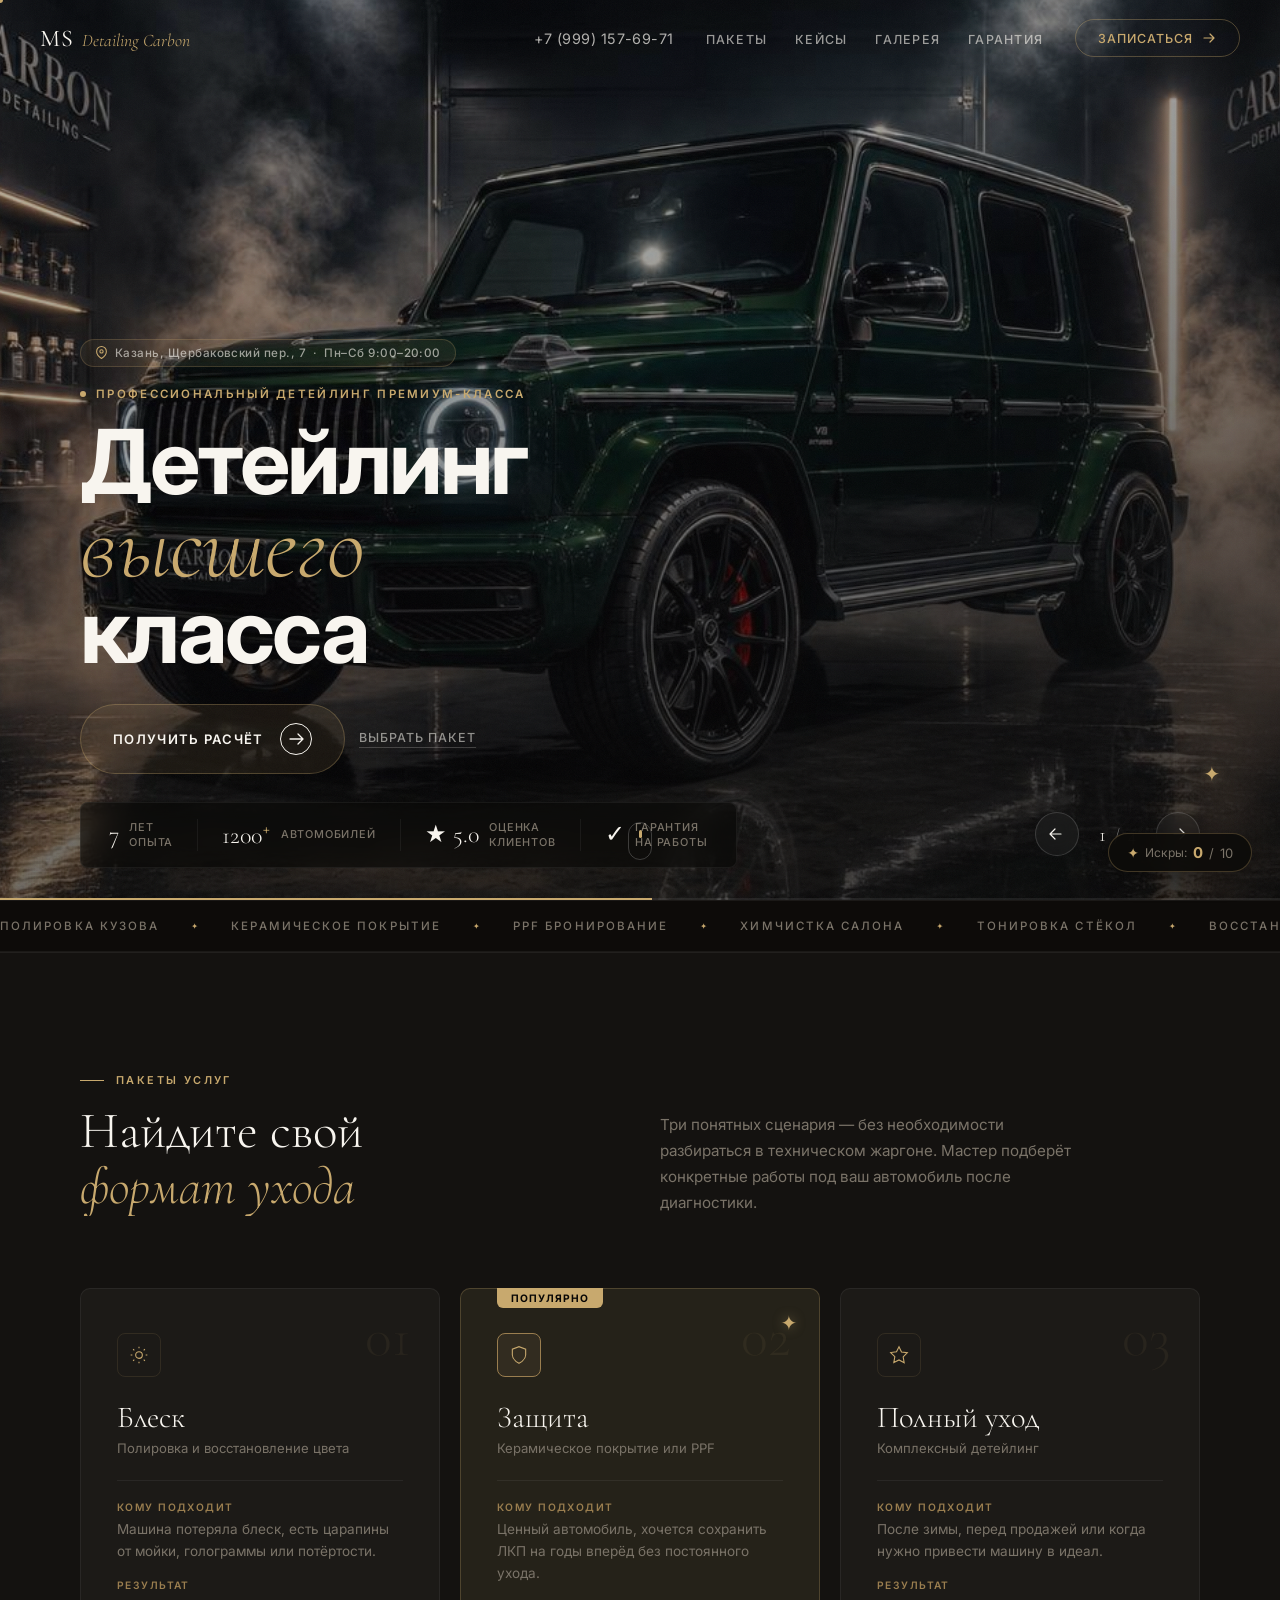
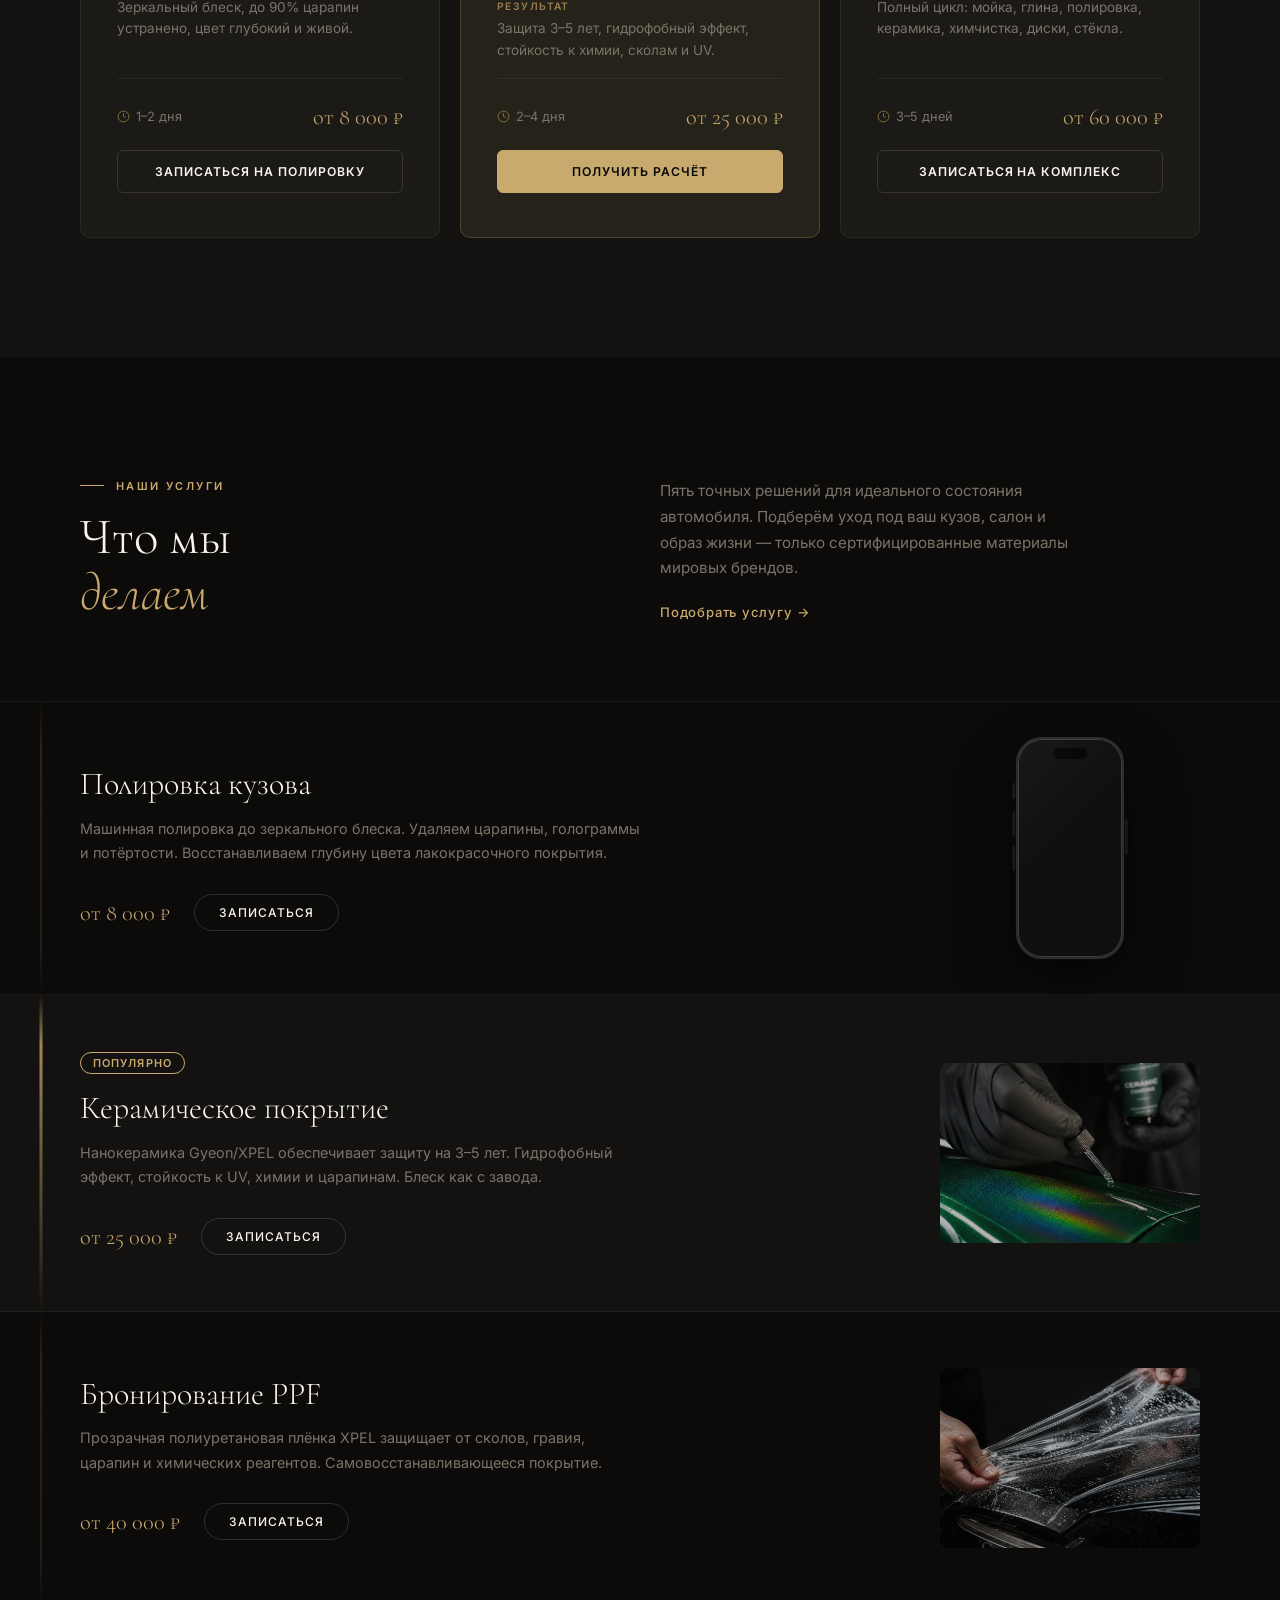
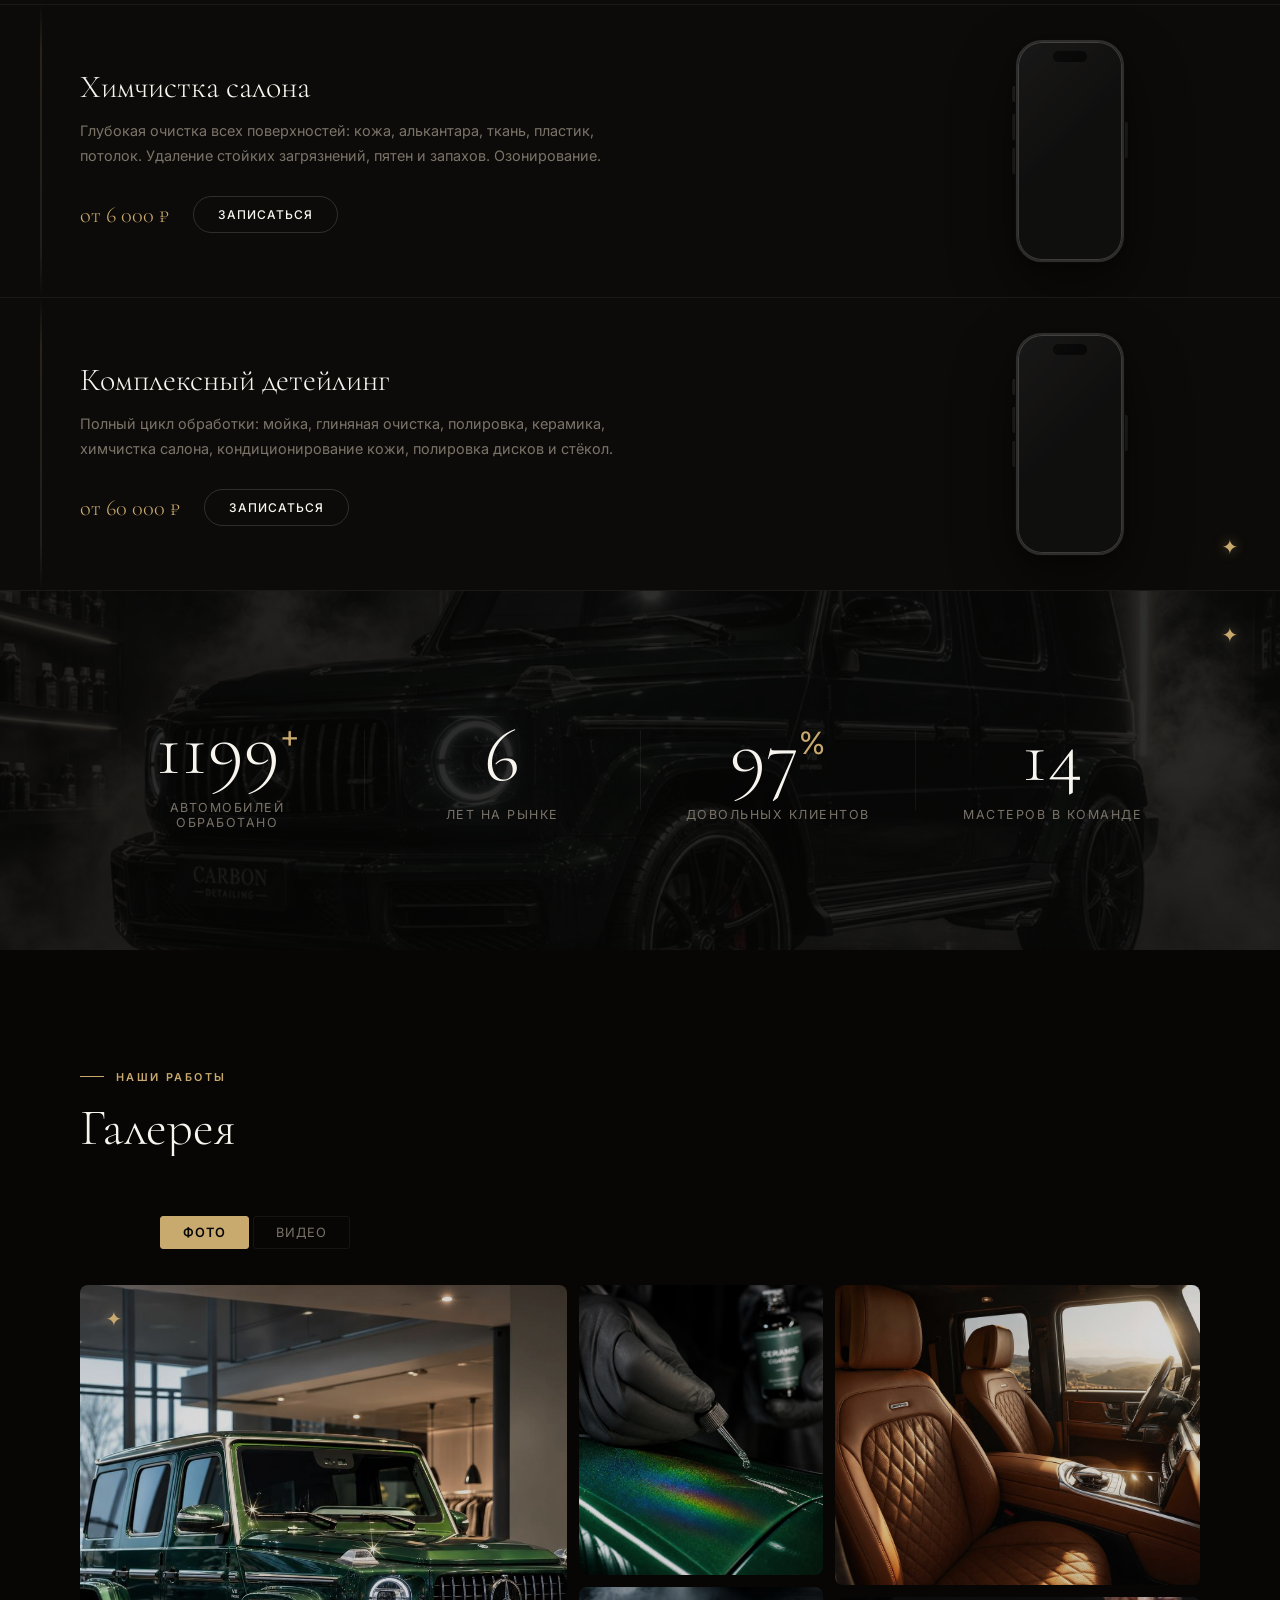
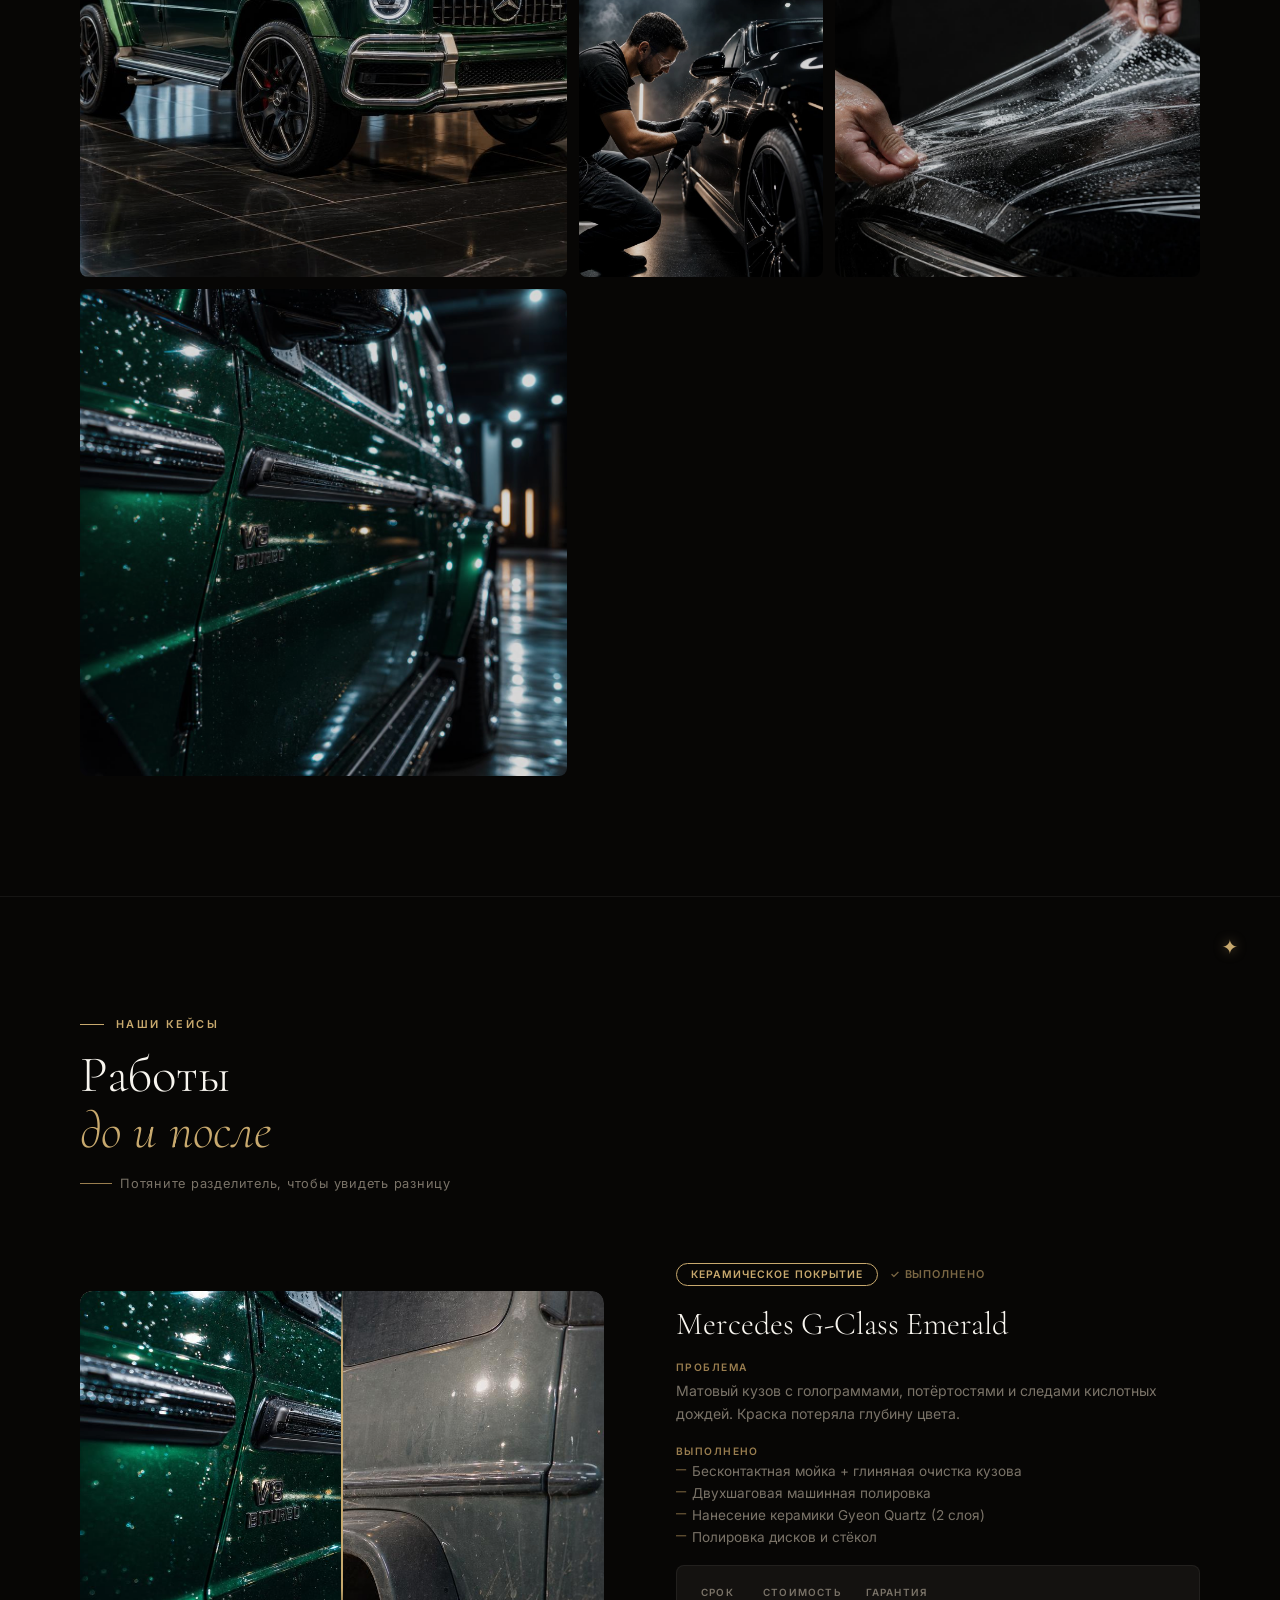
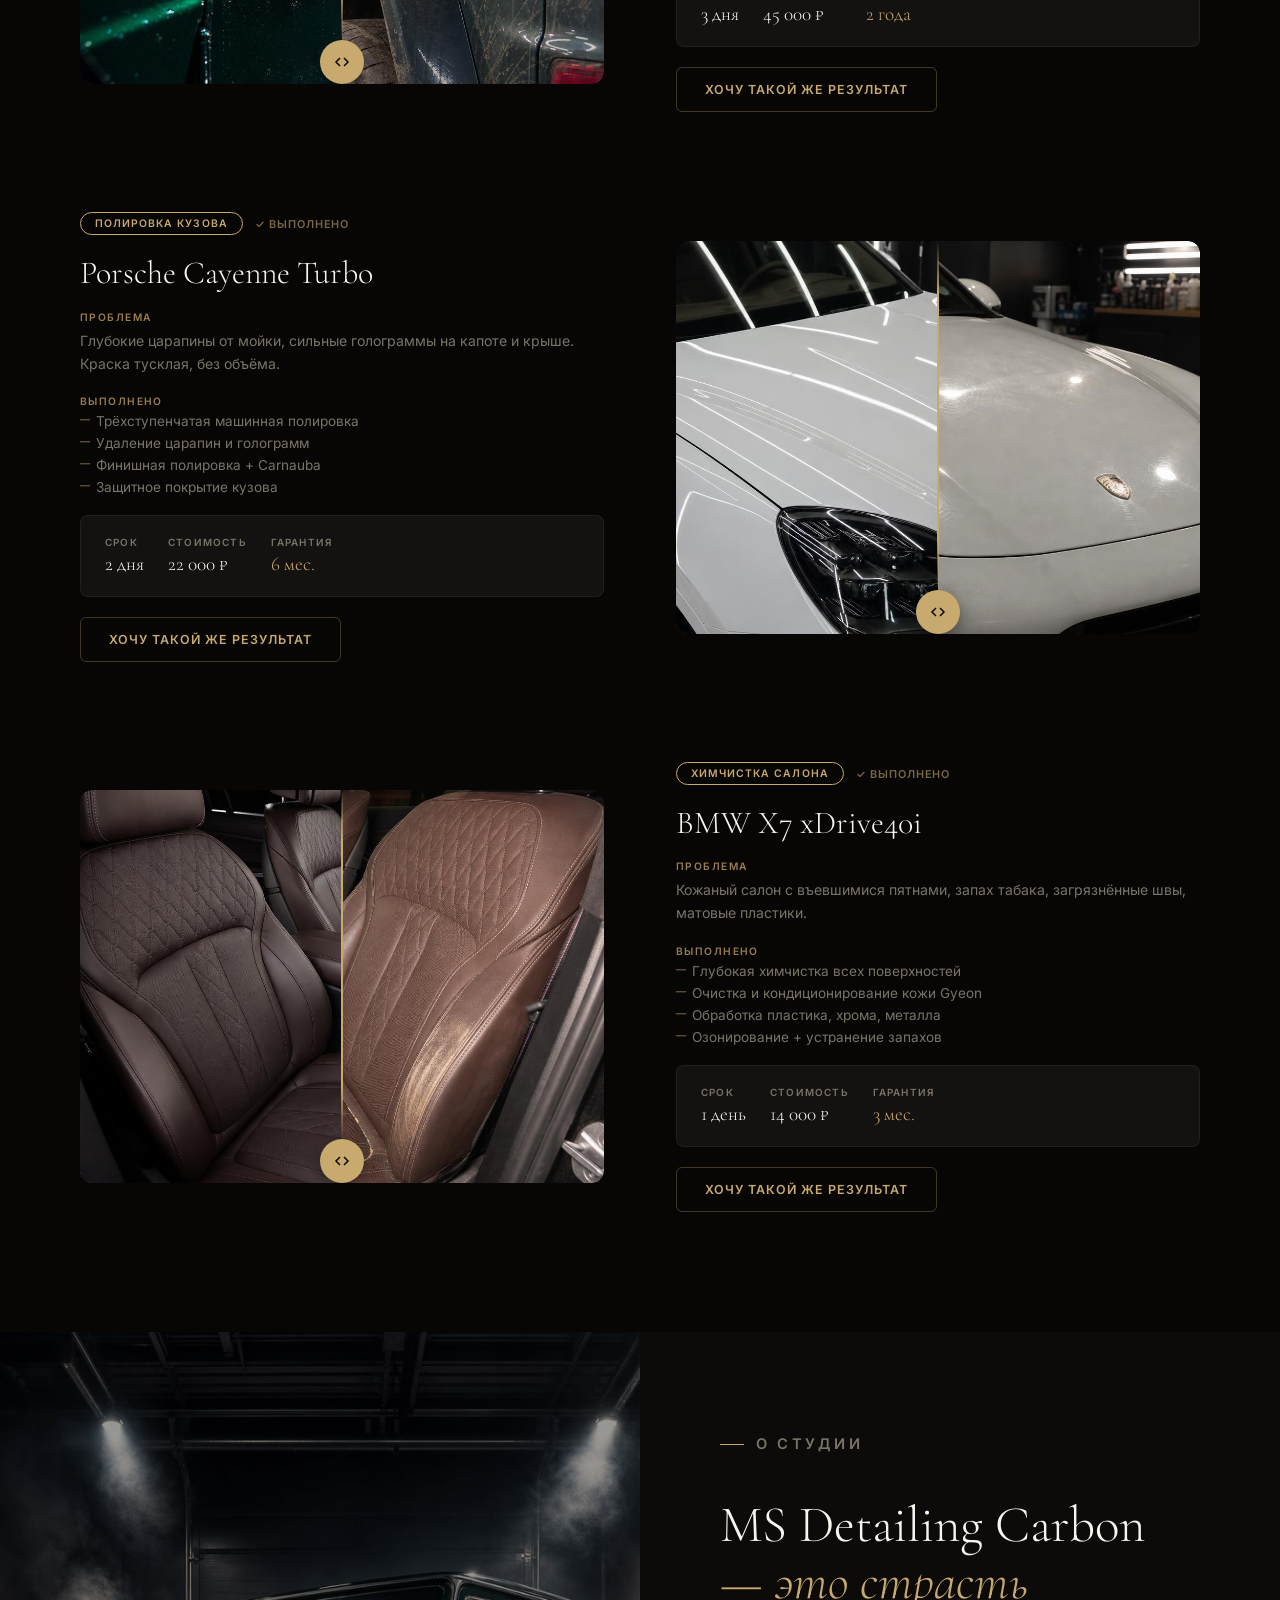
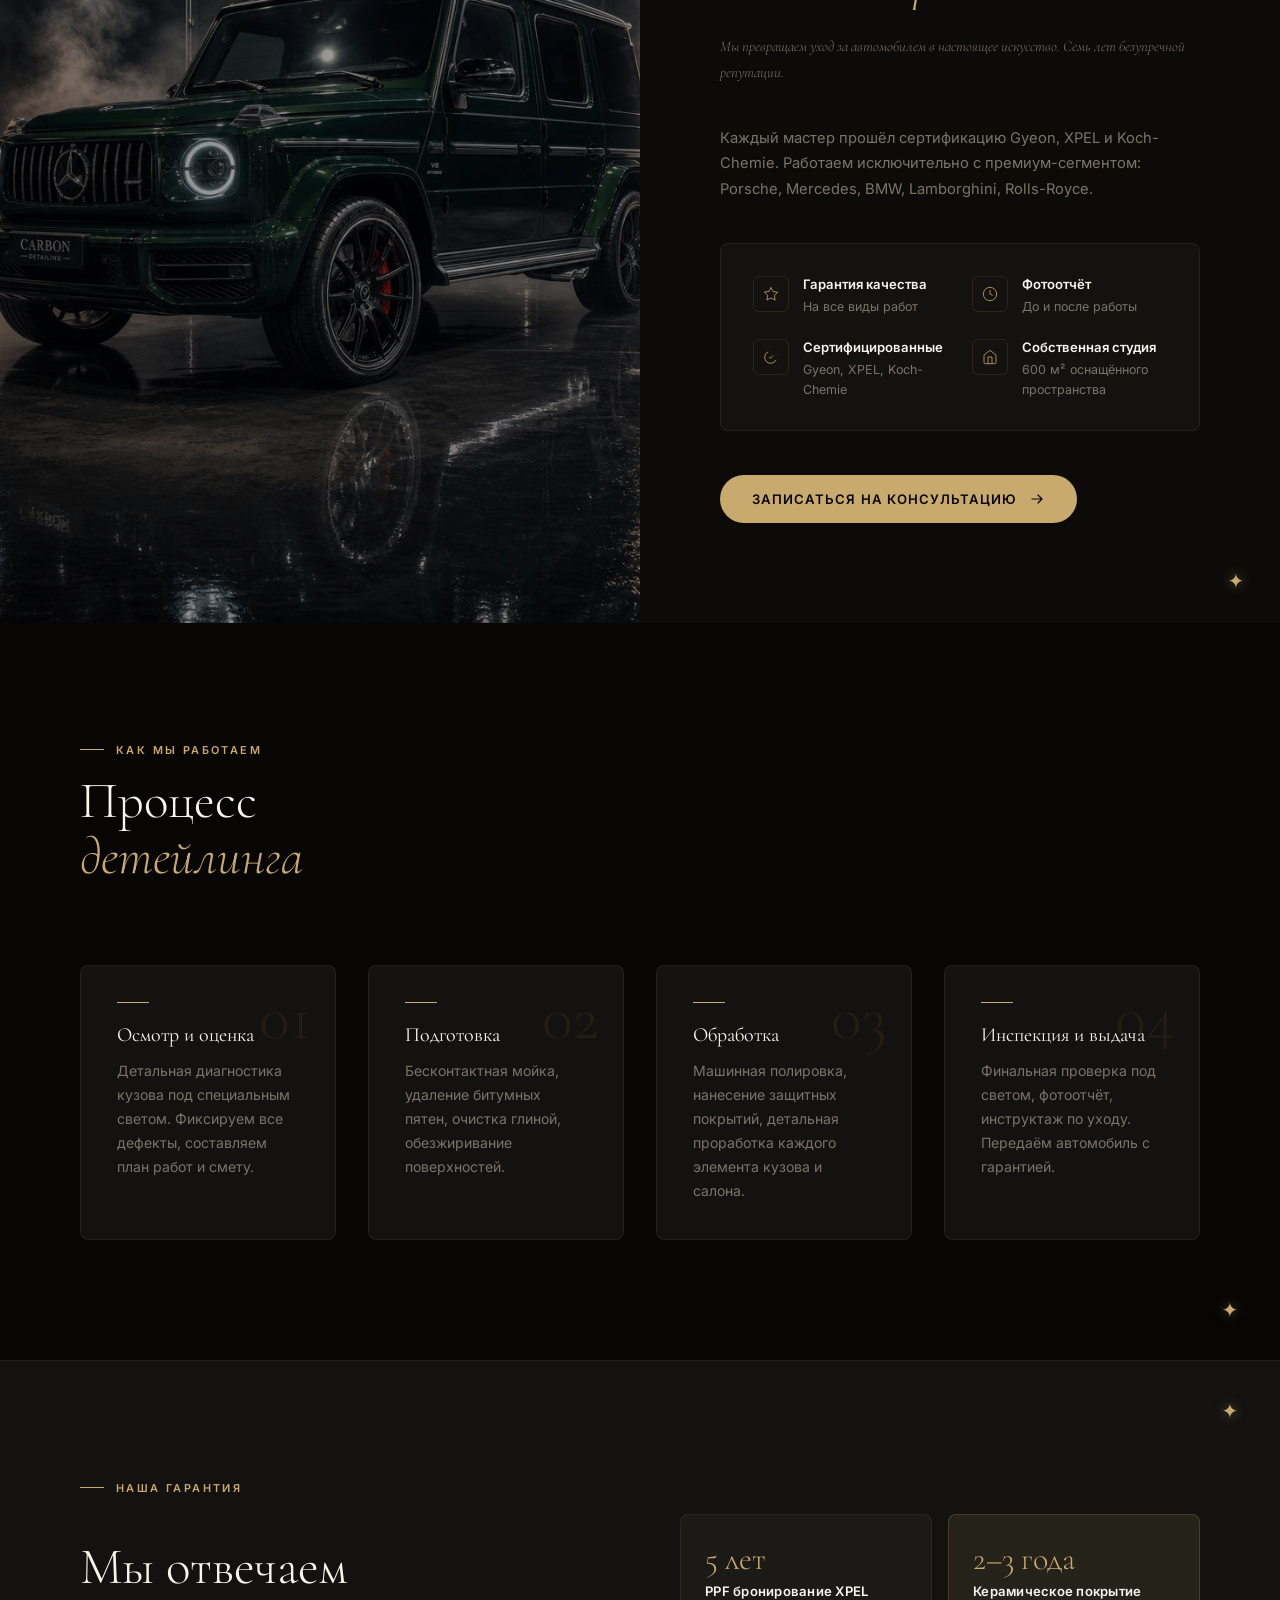
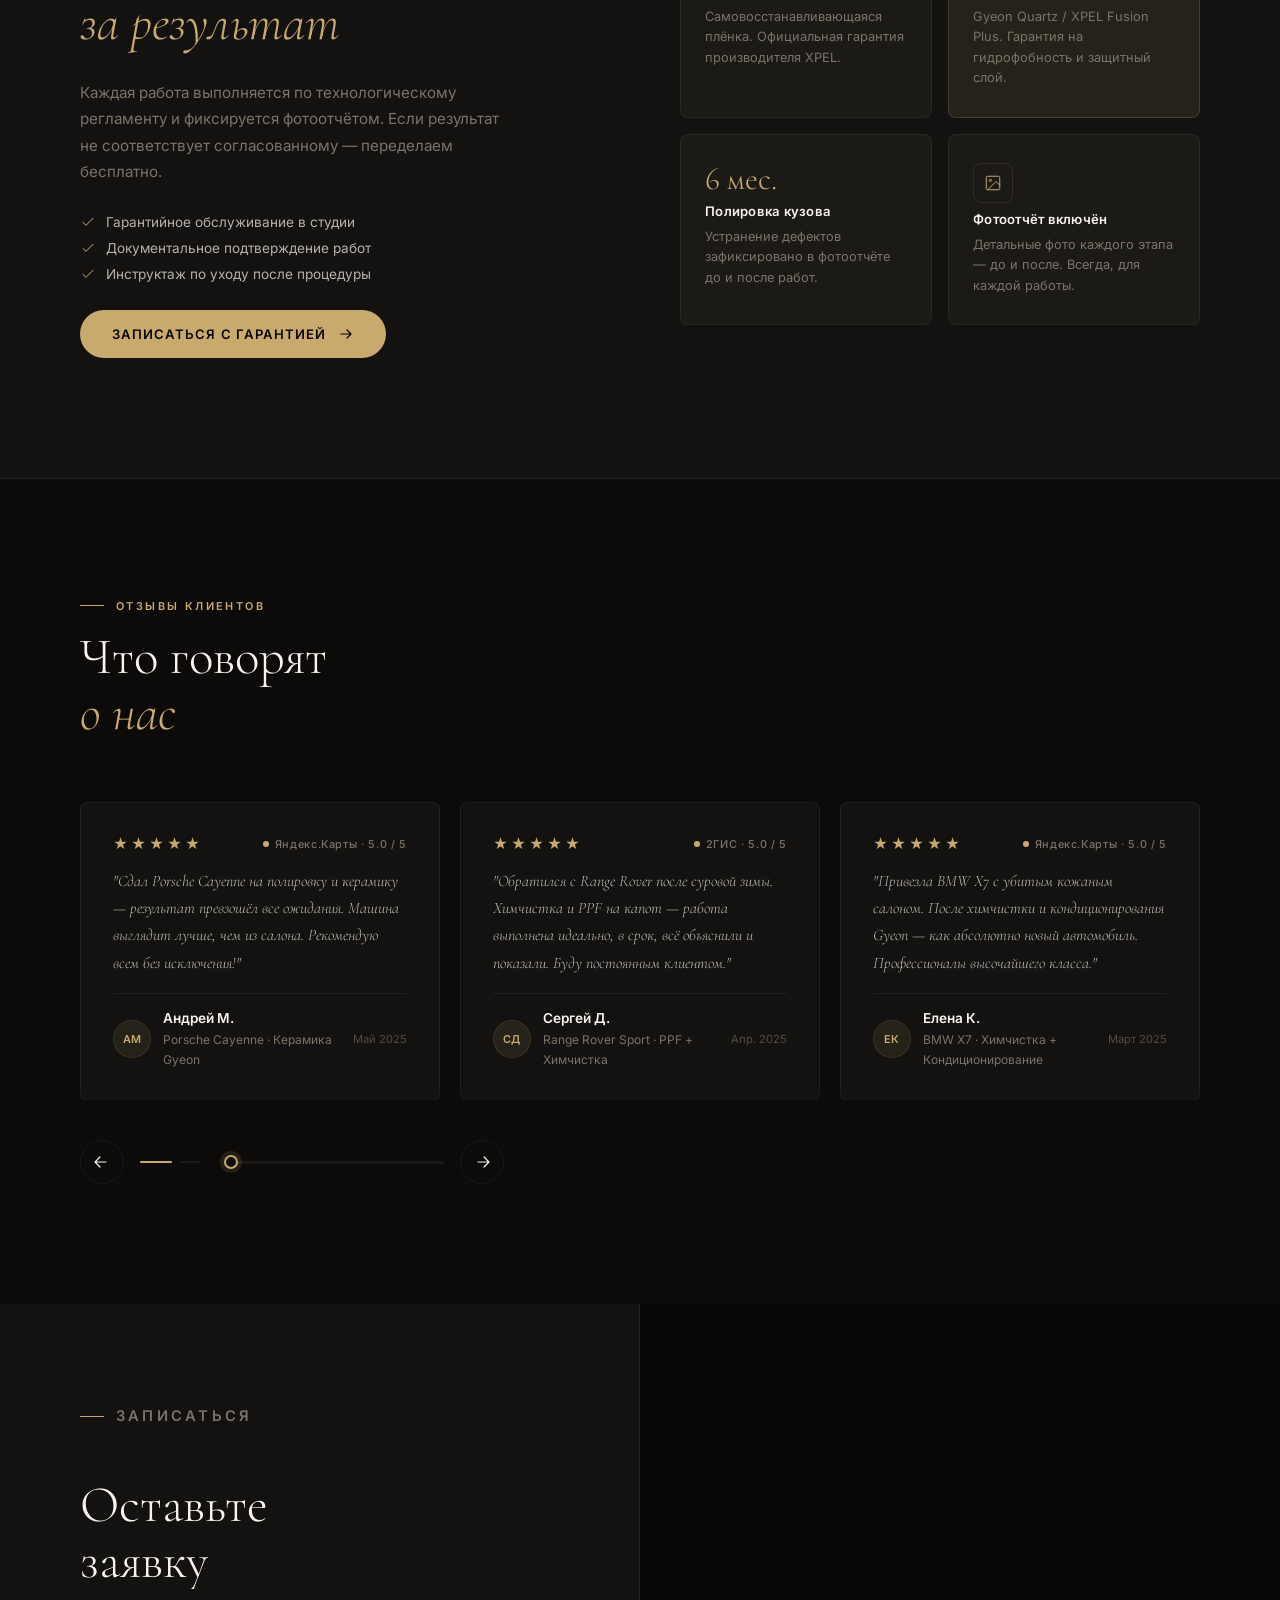
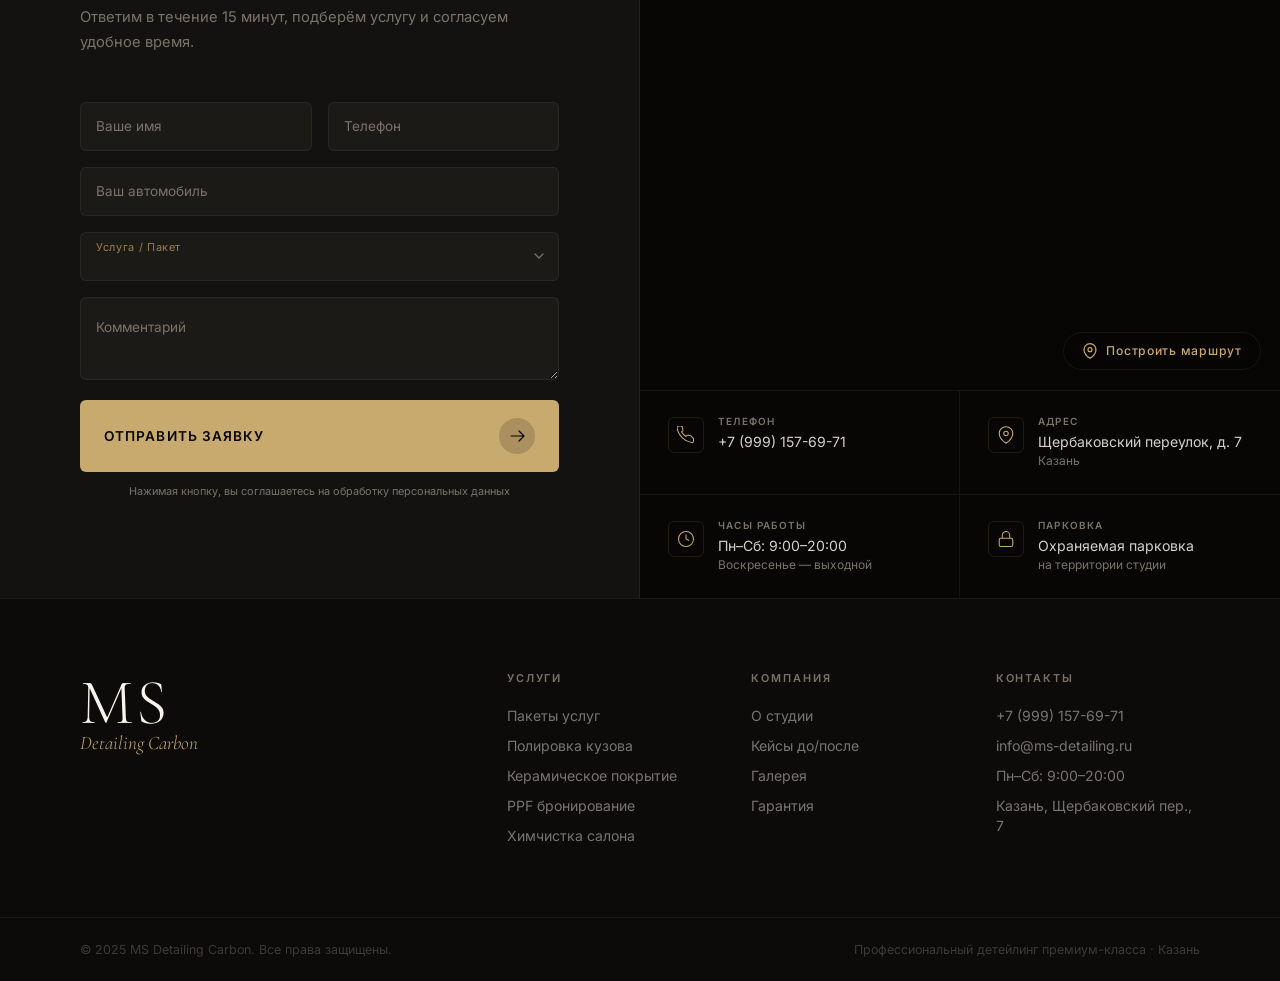
==== index.html @ 1f8a2bb8 "Update index and add new media assets Replit-Commit-Author: Agent" ====
<!DOCTYPE html>
<html lang="ru">
<head>
  <meta charset="UTF-8" />
  <meta name="viewport" content="width=device-width, initial-scale=1.0" />
  <title>MS Detailing Carbon — Профессиональный детейлинг в Москве</title>
  <meta name="description" content="Премиум детейлинг в Казани: полировка, керамика, PPF, химчистка. Гарантия на все работы. 7 лет опыта, 1200+ автомобилей. Щербаковский пер., 7."/>
  <link rel="stylesheet" href="style.css" />
  <link rel="preconnect" href="https://fonts.googleapis.com" />
  <link href="https://fonts.googleapis.com/css2?family=Cormorant+Garamond:ital,wght@0,300;0,400;0,500;1,300;1,400&family=Inter:wght@300;400;500;600;700&display=swap" rel="stylesheet" />
</head>
<body>

  <!-- CUSTOM CURSOR -->
  <div class="cursor-dot" id="cursorDot"></div>
  <div class="cursor-ring" id="cursorRing"></div>

  <!-- CARBON HUNT: Floating UI -->
  <div class="carbon-hint" id="carbonHint">
    <span class="ch-spark">✦</span> На сайте спрятаны <strong>10 золотых искр</strong> — найди все и получи промокод на скидку <strong>25%</strong>
    <button class="ch-close" id="carbonHintClose" aria-label="Закрыть">×</button>
  </div>

  <div class="carbon-hunt-tracker" id="carbonTracker">
    <span class="cht-icon">✦</span>
    <span class="cht-label">Искры:</span>
    <span class="cht-count" id="carbonCount">0</span>
    <span class="cht-sep">/</span>
    <span class="cht-total">10</span>
  </div>

  <div class="spark-toast" id="sparkToast"></div>

  <div class="carbon-modal" id="carbonModal" role="dialog" aria-modal="true">
    <div class="cm-backdrop" id="cmBackdrop"></div>
    <div class="cm-box">
      <div class="cm-celebration" aria-hidden="true">
        <span class="cm-orbit cm-orbit-a">✦</span>
        <span class="cm-orbit cm-orbit-b">✧</span>
        <span class="cm-orbit cm-orbit-c">✦</span>
        <span class="cm-burst cm-burst-a"></span>
        <span class="cm-burst cm-burst-b"></span>
        <span class="cm-burst cm-burst-c"></span>
      </div>
      <div class="cm-firework">✦ ✧ ✦ ✧ ✦</div>
      <h2 class="cm-title">Поздравляем!</h2>
      <p class="cm-desc">Вы нашли все 10 карбоновых искр и открыли главный бонус студии</p>
      <div class="cm-discount">−25%</div>
      <div class="cm-code-wrap">
        <span class="cm-code-label">Промокод</span>
        <span class="cm-code" id="cmCode">CARBON25</span>
        <button class="cm-copy" id="cmCopy">Скопировать</button>
      </div>
      <p class="cm-note">Назовите промокод при записи или введите в поле комментария к заявке</p>
      <a href="#contact" class="cm-cta" id="cmCta">Записаться со скидкой →</a>
      <button class="cm-close-btn" id="cmCloseBtn">Закрыть</button>
    </div>
  </div>

  <!-- LOADER -->
  <div class="loader" id="loader">
    <div class="loader-inner">
      <div class="loader-logo">MS</div>
      <div class="loader-line"><span></span></div>
    </div>
  </div>

  <!-- NAVIGATION -->
  <nav class="nav" id="nav">
    <div class="nav-inner">
      <a href="#" class="nav-logo" data-cursor="link">
        <span class="nav-logo-ms">MS</span>
        <span class="nav-logo-det">Detailing Carbon</span>
      </a>
      <div class="nav-center">
        <a href="tel:+79991576971" class="nav-phone" data-cursor="link">+7 (999) 157-69-71</a>
      </div>
      <div class="nav-right">
        <ul class="nav-links">
          <li><a href="#packages" data-cursor="link">Пакеты</a></li>
          <li><a href="#cases" data-cursor="link">Кейсы</a></li>
          <li><a href="#gallery" data-cursor="link">Галерея</a></li>
          <li><a href="#guarantee" data-cursor="link">Гарантия</a></li>
        </ul>
        <a href="#" class="nav-cta js-modal" data-cursor="link">
          <span>Записаться</span>
          <svg width="16" height="16" viewBox="0 0 16 16" fill="none"><path d="M3 8h10M9 4l4 4-4 4" stroke="currentColor" stroke-width="1.2" stroke-linecap="round" stroke-linejoin="round"/></svg>
        </a>
        <button class="nav-burger" id="burger" aria-label="Меню">
          <span></span><span></span>
        </button>
      </div>
    </div>
  </nav>

  <!-- MOBILE MENU -->
  <div class="mobile-menu" id="mobileMenu">
    <div class="mm-inner">
      <ul>
        <li><a href="#packages" class="mm-link">Пакеты</a></li>
        <li><a href="#cases" class="mm-link">Кейсы</a></li>
        <li><a href="#gallery" class="mm-link">Галерея</a></li>
        <li><a href="#guarantee" class="mm-link">Гарантия</a></li>
        <li><a href="#contact" class="mm-link">Контакты</a></li>
        <li><a href="#" class="mm-link js-modal">Записаться</a></li>
      </ul>
      <div class="mm-footer">
        <a href="tel:+79991576971">+7 (999) 157-69-71</a>
        <p>Пн–Сб: 9:00–20:00</p>
      </div>
    </div>
  </div>

  <!-- HERO -->
  <section class="hero" id="hero">
    <div class="hero-track" id="heroTrack">
      <div class="hero-slide active" data-index="0">
        <div class="slide-bg" style="background-image:url('assets/studio-wide.jpg')"></div>
        <div class="slide-overlay"></div>
      </div>
      <div class="hero-slide" data-index="1">
        <div class="slide-bg" style="background-image:url('assets/gwagon-front.jpg')"></div>
        <div class="slide-overlay"></div>
      </div>
      <div class="hero-slide" data-index="2">
        <div class="slide-bg" style="background-image:url('assets/gwagon-body.jpg')"></div>
        <div class="slide-overlay"></div>
      </div>
      <div class="hero-slide" data-index="3">
        <div class="slide-bg" style="background-image:url('assets/gwagon-interior.jpg')"></div>
        <div class="slide-overlay"></div>
      </div>
    </div>
    <div class="hero-grain"></div>

    <div class="hero-content">
      <!-- Offer chip -->
      <div class="hero-offer-chip">
        <svg width="13" height="13" viewBox="0 0 24 24" fill="none" stroke="currentColor" stroke-width="2"><path d="M21 10c0 7-9 13-9 13s-9-6-9-13a9 9 0 0118 0z"/><circle cx="12" cy="10" r="3"/></svg>
        Казань, Щербаковский пер., 7 &nbsp;·&nbsp; Пн–Сб 9:00–20:00
      </div>

      <div class="hero-tag">
        <div class="tag-dot"></div>
        <span>Профессиональный детейлинг премиум-класса</span>
      </div>

      <h1 class="hero-title">
        <span class="title-line"><span class="title-word">Детейлинг</span></span>
        <span class="title-line"><span class="title-word italic">высшего</span></span>
        <span class="title-line"><span class="title-word">класса</span></span>
      </h1>

      <div class="hero-bottom">

        <div class="hero-ctas">
          <a href="#" class="hero-cta js-modal" data-cursor="link">
            <span>Получить расчёт</span>
            <div class="cta-arrow">
              <svg width="20" height="20" viewBox="0 0 20 20" fill="none"><path d="M4 10h12M12 5l5 5-5 5" stroke="currentColor" stroke-width="1.3" stroke-linecap="round" stroke-linejoin="round"/></svg>
            </div>
          </a>
          <a href="#packages" class="hero-cta-outline" data-cursor="link">Выбрать пакет</a>
        </div>
      </div>

      <!-- Trust bar -->
      <div class="hero-trust">
        <div class="ht-item">
          <span class="ht-num">7</span>
          <span class="ht-txt">лет<br/>опыта</span>
        </div>
        <div class="ht-sep"></div>
        <div class="ht-item">
          <span class="ht-num">1200<sup>+</sup></span>
          <span class="ht-txt">авто­мобилей</span>
        </div>
        <div class="ht-sep"></div>
        <div class="ht-item">
          <span class="ht-num">★ 5.0</span>
          <span class="ht-txt">оценка<br/>клиентов</span>
        </div>
        <div class="ht-sep"></div>
        <div class="ht-item">
          <span class="ht-num">✓</span>
          <span class="ht-txt">Гарантия<br/>на работы</span>
        </div>
      </div>
    </div>

    <div class="hero-controls">
      <button class="slide-prev" id="slidePrev" data-cursor="link" aria-label="Назад">
        <svg width="20" height="20" viewBox="0 0 20 20" fill="none"><path d="M14 10H4M8 5 3 10l5 5" stroke="currentColor" stroke-width="1.2" stroke-linecap="round" stroke-linejoin="round"/></svg>
      </button>
      <div class="slide-counter">
        <span class="slide-current" id="slideCurrentNum">1</span>
        <span class="slide-sep">/</span>
        <span class="slide-total">4</span>
      </div>
      <button class="slide-next" id="slideNext" data-cursor="link" aria-label="Вперёд">
        <svg width="20" height="20" viewBox="0 0 20 20" fill="none"><path d="M6 10h10M12 5l5 5-5 5" stroke="currentColor" stroke-width="1.2" stroke-linecap="round" stroke-linejoin="round"/></svg>
      </button>
    </div>
    <div class="hero-progress">
      <div class="hero-progress-bar" id="heroProgressBar"></div>
    </div>
    <div class="hero-scroll">
      <div class="scroll-mouse"><div class="scroll-wheel"></div></div>
    </div>
    <!-- SPARK 1 -->
    <div class="carbon-spark" data-spark="1" title="Нашли искру!">✦</div>
  </section>

  <!-- MARQUEE -->
  <div class="marquee-section">
    <div class="marquee-track" id="marqueeTrack">
      <div class="marquee-inner">
        <span>Полировка кузова</span><span class="marquee-dot">✦</span>
        <span>Керамическое покрытие</span><span class="marquee-dot">✦</span>
        <span>PPF бронирование</span><span class="marquee-dot">✦</span>
        <span>Химчистка салона</span><span class="marquee-dot">✦</span>
        <span>Тонировка стёкол</span><span class="marquee-dot">✦</span>
        <span>Восстановление фар</span><span class="marquee-dot">✦</span>
        <span>Детейлинг двигателя</span><span class="marquee-dot">✦</span>
        <span>Полировка кузова</span><span class="marquee-dot">✦</span>
        <span>Керамическое покрытие</span><span class="marquee-dot">✦</span>
        <span>PPF бронирование</span><span class="marquee-dot">✦</span>
        <span>Химчистка салона</span><span class="marquee-dot">✦</span>
        <span>Тонировка стёкол</span><span class="marquee-dot">✦</span>
        <span>Восстановление фар</span><span class="marquee-dot">✦</span>
        <span>Детейлинг двигателя</span><span class="marquee-dot">✦</span>
      </div>
    </div>
  </div>

  <!-- ═══════════════════════════════════ PACKAGES ═══════════════════════════════════ -->
  <section class="packages-section" id="packages">
    <div class="packages-header">
      <div class="ph-left">
        <p class="eyebrow">Пакеты услуг</p>
        <h2 class="section-title split-text">Найдите свой<br/><em>формат ухода</em></h2>
      </div>
      <div class="ph-right">
        <p>Три понятных сценария — без необходимости разбираться в техническом жаргоне. Мастер подберёт конкретные работы под ваш автомобиль после диагностики.</p>
      </div>
    </div>

    <div class="packages-grid">

      <div class="pkg-card reveal-up">
        <div class="pkg-num">01</div>
        <div class="pkg-icon">
          <svg viewBox="0 0 24 24" fill="none" stroke="currentColor" stroke-width="1.3"><circle cx="12" cy="12" r="4"/><path d="M12 2v2M12 20v2M4.93 4.93l1.41 1.41M17.66 17.66l1.41 1.41M2 12h2M20 12h2M6.34 17.66l-1.41 1.41M19.07 4.93l-1.41 1.41"/></svg>
        </div>
        <h3>Блеск</h3>
        <p class="pkg-subtitle">Полировка и восстановление цвета</p>
        <div class="pkg-divider"></div>
        <div class="pkg-detail">
          <span class="pkg-detail-label">Кому подходит</span>
          <p>Машина потеряла блеск, есть царапины от мойки, голограммы или потёртости.</p>
        </div>
        <div class="pkg-detail">
          <span class="pkg-detail-label">Результат</span>
          <p>Зеркальный блеск, до 90% царапин устранено, цвет глубокий и живой.</p>
        </div>
        <div class="pkg-footer">
          <div class="pkg-duration">
            <svg viewBox="0 0 24 24" fill="none" stroke="currentColor" stroke-width="1.5" width="13" height="13"><circle cx="12" cy="12" r="10"/><path d="M12 6v6l4 2"/></svg>
            1–2 дня
          </div>
          <div class="pkg-price">от 8 000 ₽</div>
        </div>
        <a href="#" class="pkg-cta js-modal" data-cursor="link">Записаться на полировку</a>
      </div>

      <div class="pkg-card pkg-featured reveal-up" data-delay="80">
        <div class="pkg-badge">Популярно</div>
        <div class="pkg-num">02</div>
        <div class="pkg-icon">
          <svg viewBox="0 0 24 24" fill="none" stroke="currentColor" stroke-width="1.3"><path d="M12 22s8-4 8-10V5l-8-3-8 3v7c0 6 8 10 8 10z"/></svg>
        </div>
        <h3>Защита</h3>
        <p class="pkg-subtitle">Керамическое покрытие или PPF</p>
        <div class="pkg-divider"></div>
        <div class="pkg-detail">
          <span class="pkg-detail-label">Кому подходит</span>
          <p>Ценный автомобиль, хочется сохранить ЛКП на годы вперёд без постоянного ухода.</p>
        </div>
        <div class="pkg-detail">
          <span class="pkg-detail-label">Результат</span>
          <p>Защита 3–5 лет, гидрофобный эффект, стойкость к химии, сколам и UV.</p>
        </div>
        <div class="pkg-footer">
          <div class="pkg-duration">
            <svg viewBox="0 0 24 24" fill="none" stroke="currentColor" stroke-width="1.5" width="13" height="13"><circle cx="12" cy="12" r="10"/><path d="M12 6v6l4 2"/></svg>
            2–4 дня
          </div>
          <div class="pkg-price">от 25 000 ₽</div>
        </div>
        <a href="#" class="pkg-cta pkg-cta-gold js-modal" data-cursor="link">Получить расчёт</a>
        <!-- SPARK 2 -->
        <div class="carbon-spark" data-spark="2" title="Нашли искру!">✦</div>
      </div>

      <div class="pkg-card reveal-up" data-delay="160">
        <div class="pkg-num">03</div>
        <div class="pkg-icon">
          <svg viewBox="0 0 24 24" fill="none" stroke="currentColor" stroke-width="1.3"><path d="M12 2l3 6.3 7 1-5 4.9 1.2 7-6.2-3.3L5.8 21 7 14l-5-4.9 7-1z"/></svg>
        </div>
        <h3>Полный уход</h3>
        <p class="pkg-subtitle">Комплексный детейлинг</p>
        <div class="pkg-divider"></div>
        <div class="pkg-detail">
          <span class="pkg-detail-label">Кому подходит</span>
          <p>После зимы, перед продажей или когда нужно привести машину в идеал.</p>
        </div>
        <div class="pkg-detail">
          <span class="pkg-detail-label">Результат</span>
          <p>Полный цикл: мойка, глина, полировка, керамика, химчистка, диски, стёкла.</p>
        </div>
        <div class="pkg-footer">
          <div class="pkg-duration">
            <svg viewBox="0 0 24 24" fill="none" stroke="currentColor" stroke-width="1.5" width="13" height="13"><circle cx="12" cy="12" r="10"/><path d="M12 6v6l4 2"/></svg>
            3–5 дней
          </div>
          <div class="pkg-price">от 60 000 ₽</div>
        </div>
        <a href="#" class="pkg-cta js-modal" data-cursor="link">Записаться на комплекс</a>
      </div>

    </div>
  </section>

  <!-- SERVICES -->
  <section class="services" id="services">
    <div class="services-header">
      <div class="sh-left">
        <p class="eyebrow">Наши услуги</p>
        <h2 class="section-title split-text">Что мы<br/><em>делаем</em></h2>
      </div>
      <div class="sh-right">
        <p>Пять точных решений для идеального состояния автомобиля. Подберём уход под ваш кузов, салон и образ жизни — только сертифицированные материалы мировых брендов.</p>
        <a href="#contact" class="text-link" data-cursor="link">Подобрать услугу →</a>
      </div>
    </div>
    <div class="services-list">

      <div class="service-item" data-cursor="drag">
        <div class="si-body">
          <div class="si-text">
            <h3>Полировка кузова</h3>
            <p>Машинная полировка до зеркального блеска. Удаляем царапины, голограммы и потёртости. Восстанавливаем глубину цвета лакокрасочного покрытия.</p>
            <div class="si-meta">
              <span class="si-price">от 8 000 ₽</span>
              <a href="#" class="si-btn js-modal" data-cursor="link">Записаться</a>
            </div>
          </div>
          <div class="si-img si-img--phone">
            <div class="iphone-wrap">
              <div class="iphone-btn-silent"></div>
              <div class="iphone-btn-vol-up"></div>
              <div class="iphone-btn-vol-down"></div>
              <div class="iphone-btn-power"></div>
              <div class="iphone-frame">
                <video autoplay loop muted playsinline preload="auto">
                  <source src="assets/polirovka.mp4" type="video/mp4"/>
                </video>
              </div>
            </div>
          </div>
        </div>
      </div>

      <div class="service-item featured-service" data-cursor="drag">
        <div class="si-body">
          <div class="si-text">
            <div class="si-badge">Популярно</div>
            <h3>Керамическое покрытие</h3>
            <p>Нанокерамика Gyeon/XPEL обеспечивает защиту на 3–5 лет. Гидрофобный эффект, стойкость к UV, химии и царапинам. Блеск как с завода.</p>
            <div class="si-meta">
              <span class="si-price">от 25 000 ₽</span>
              <a href="#" class="si-btn js-modal" data-cursor="link">Записаться</a>
            </div>
          </div>
          <div class="si-img">
            <img src="assets/ceramic-apply.jpg" alt="Керамическое покрытие" loading="lazy"/>
          </div>
        </div>
      </div>

      <div class="service-item" data-cursor="drag">
        <div class="si-body">
          <div class="si-text">
            <h3>Бронирование PPF</h3>
            <p>Прозрачная полиуретановая плёнка XPEL защищает от сколов, гравия, царапин и химических реагентов. Самовосстанавливающееся покрытие.</p>
            <div class="si-meta">
              <span class="si-price">от 40 000 ₽</span>
              <a href="#" class="si-btn js-modal" data-cursor="link">Записаться</a>
            </div>
          </div>
          <div class="si-img">
            <img src="assets/ppf-apply.jpg" alt="PPF бронирование" loading="lazy"/>
          </div>
        </div>
      </div>

      <div class="service-item" data-cursor="drag">
        <div class="si-body">
          <div class="si-text">
            <h3>Химчистка салона</h3>
            <p>Глубокая очистка всех поверхностей: кожа, алькантара, ткань, пластик, потолок. Удаление стойких загрязнений, пятен и запахов. Озонирование.</p>
            <div class="si-meta">
              <span class="si-price">от 6 000 ₽</span>
              <a href="#" class="si-btn js-modal" data-cursor="link">Записаться</a>
            </div>
          </div>
          <div class="si-img si-img--phone">
            <div class="iphone-wrap">
              <div class="iphone-btn-silent"></div>
              <div class="iphone-btn-vol-up"></div>
              <div class="iphone-btn-vol-down"></div>
              <div class="iphone-btn-power"></div>
              <div class="iphone-frame">
                <video autoplay loop muted playsinline preload="auto">
                  <source src="assets/himchistka.mp4" type="video/mp4"/>
                </video>
              </div>
            </div>
          </div>
        </div>
      </div>

      <div class="service-item" data-cursor="drag">
        <div class="si-body">
          <div class="si-text">
            <h3>Комплексный детейлинг</h3>
            <p>Полный цикл обработки: мойка, глиняная очистка, полировка, керамика, химчистка салона, кондиционирование кожи, полировка дисков и стёкол.</p>
            <div class="si-meta">
              <span class="si-price">от 60 000 ₽</span>
              <a href="#" class="si-btn js-modal" data-cursor="link">Записаться</a>
            </div>
          </div>
          <div class="si-img si-img--phone">
            <div class="iphone-wrap">
              <div class="iphone-btn-silent"></div>
              <div class="iphone-btn-vol-up"></div>
              <div class="iphone-btn-vol-down"></div>
              <div class="iphone-btn-power"></div>
              <div class="iphone-frame" id="iphoneFrame">
                <video id="iphoneVideo" autoplay loop muted playsinline preload="auto">
                  <source src="assets/kompleks-detailing.mp4" type="video/mp4"/>
                </video>
              </div>
            </div>
          </div>
        </div>
      </div>

    </div>
    <!-- SPARK 5 -->
    <div class="carbon-spark" data-spark="5" title="Нашли искру!">✦</div>
  </section>

  <!-- STATS -->
  <section class="stats-section">
    <div class="stats-bg" style="background-image:url('assets/studio-wide.jpg')"></div>
    <div class="stats-overlay"></div>
    <div class="stats-content">
      <div class="stat-block">
        <div class="stat-value"><span class="stat-num" data-target="1200">0</span><sup>+</sup></div>
        <p>Автомобилей обработано</p>
      </div>
      <div class="stat-divider"></div>
      <div class="stat-block">
        <div class="stat-value"><span class="stat-num" data-target="7">0</span></div>
        <p>Лет на рынке</p>
      </div>
      <div class="stat-divider"></div>
      <div class="stat-block">
        <div class="stat-value"><span class="stat-num" data-target="98">0</span><sup>%</sup></div>
        <p>Довольных клиентов</p>
      </div>
      <div class="stat-divider"></div>
      <div class="stat-block">
        <div class="stat-value"><span class="stat-num" data-target="15">0</span></div>
        <p>Мастеров в команде</p>
      </div>
    </div>
    <!-- SPARK 6 -->
    <div class="carbon-spark" data-spark="6" title="Нашли искру!">✦</div>
  </section>

  <!-- GALLERY -->
  <section class="gallery-section" id="gallery">
    <div class="gallery-header">
      <p class="eyebrow">Наши работы</p>
      <h2 class="section-title split-text">Галерея</h2>
    </div>
    <div class="gallery-tabs">
      <button class="gtab active" data-tab="photos">Фото</button>
      <button class="gtab" data-tab="videos">Видео</button>
    </div>

    <div class="gallery-pane" id="gpPhotos">
      <div class="gallery-mosaic">
        <div class="gm-item gm-lg" data-cursor="zoom">
          <img src="assets/gwagon-front.jpg" alt="G-Wagon детейлинг"/>
          <div class="gm-info"><span class="gm-tag">Полировка + Керамика</span><h4>Mercedes G-Wagon</h4></div>
          <!-- SPARK 3 -->
          <div class="carbon-spark" data-spark="3" title="Нашли искру!">✦</div>
        </div>
        <div class="gm-col">
          <div class="gm-item gm-sm" data-cursor="zoom">
            <img src="assets/ceramic-apply.jpg" alt="Нанесение керамики"/>
            <div class="gm-info"><span class="gm-tag">Керамическое покрытие</span><h4>Нанесение Gyeon</h4></div>
          </div>
          <div class="gm-item gm-sm" data-cursor="zoom">
            <img src="assets/polishing.jpg" alt="Полировка"/>
            <div class="gm-info"><span class="gm-tag">Полировка кузова</span><h4>Зеркальный блеск</h4></div>
          </div>
        </div>
        <div class="gm-item gm-med" data-cursor="zoom">
          <img src="assets/gwagon-interior.jpg" alt="Салон кожа"/>
          <div class="gm-info"><span class="gm-tag">Химчистка салона</span><h4>Кожа Cognac</h4></div>
        </div>
        <div class="gm-item gm-wide" data-cursor="zoom">
          <img src="assets/gwagon-body.jpg" alt="Кузов G-Wagon"/>
          <div class="gm-info"><span class="gm-tag">Детейлинг кузова</span><h4>G-Wagon Emerald</h4></div>
        </div>
        <div class="gm-item gm-tall" data-cursor="zoom">
          <img src="assets/ppf-apply.jpg" alt="PPF плёнка"/>
          <div class="gm-info"><span class="gm-tag">PPF защита</span><h4>Бронирование XPEL</h4></div>
        </div>
      </div>
    </div>

    <div class="gallery-pane hidden" id="gpVideos">
      <div class="gallery-videos">
        <div class="gv-item" data-idx="0">
          <div class="gv-ratio">
            <video class="gv-video" src="attached_assets/generated_videos/ceramic-coating.mp4" autoplay muted loop playsinline preload="metadata"></video>
            <div class="gv-overlay">
              <div class="gv-sound-pill">
                <svg width="16" height="16" viewBox="0 0 24 24" fill="none" stroke="currentColor" stroke-width="1.5"><polygon points="11 5 6 9 2 9 2 15 6 15 11 19 11 5"/><line x1="23" y1="9" x2="17" y2="15"/><line x1="17" y1="9" x2="23" y2="15"/></svg>
                <span>Нажмите для звука</span>
              </div>
            </div>
            <div class="gv-badge-list">
              <span class="gv-badge">6 часов работы</span>
              <span class="gv-badge">Керамика на 3–5 лет</span>
            </div>
          </div>
          <div class="gv-meta">
            <span class="gm-tag">Авторское видео · MS Detailing Carbon</span>
            <h4>Нанесение керамического покрытия</h4>
          </div>
        </div>
        <div class="gv-item" data-idx="1">
          <div class="gv-ratio">
            <video class="gv-video" src="attached_assets/generated_videos/paint-polishing.mp4" autoplay muted loop playsinline preload="metadata"></video>
            <div class="gv-overlay">
              <div class="gv-sound-pill">
                <svg width="16" height="16" viewBox="0 0 24 24" fill="none" stroke="currentColor" stroke-width="1.5"><polygon points="11 5 6 9 2 9 2 15 6 15 11 19 11 5"/><line x1="23" y1="9" x2="17" y2="15"/><line x1="17" y1="9" x2="23" y2="15"/></svg>
                <span>Нажмите для звука</span>
              </div>
            </div>
            <div class="gv-badge-list">
              <span class="gv-badge">Фотоотчёт включён</span>
              <span class="gv-badge">До 90% царапин</span>
            </div>
          </div>
          <div class="gv-meta">
            <span class="gm-tag">Авторское видео · MS Detailing Carbon</span>
            <h4>Полировка кузова до зеркального блеска</h4>
          </div>
        </div>
        <div class="gv-item" data-idx="2">
          <div class="gv-ratio">
            <video class="gv-video" src="attached_assets/generated_videos/interior-detailing.mp4" autoplay muted loop playsinline preload="metadata"></video>
            <div class="gv-overlay">
              <div class="gv-sound-pill">
                <svg width="16" height="16" viewBox="0 0 24 24" fill="none" stroke="currentColor" stroke-width="1.5"><polygon points="11 5 6 9 2 9 2 15 6 15 11 19 11 5"/><line x1="23" y1="9" x2="17" y2="15"/><line x1="17" y1="9" x2="23" y2="15"/></svg>
                <span>Нажмите для звука</span>
              </div>
            </div>
            <div class="gv-badge-list">
              <span class="gv-badge">Гарантия 3 мес.</span>
              <span class="gv-badge">Кожа + Алькантара</span>
            </div>
          </div>
          <div class="gv-meta">
            <span class="gm-tag">Авторское видео · MS Detailing Carbon</span>
            <h4>Деликатная чистка кожаного салона</h4>
          </div>
        </div>
      </div>
    </div>
  </section>

  <!-- ═══════════════════════════════════ CASES: ДО / ПОСЛЕ ═══════════════════════════════════ -->
  <section class="cases-section" id="cases">
    <div class="cases-header">
      <p class="eyebrow">Наши кейсы</p>
      <h2 class="section-title split-text">Работы<br/><em>до и после</em></h2>
      <p class="cases-hint">Потяните разделитель, чтобы увидеть разницу</p>
    </div>

    <div class="cases-list">

      <!-- Case 1: Mercedes G-Wagon -->
      <div class="case-item">
        <div class="case-slider-wrap">
          <div class="ba-slider" id="ba0">
            <div class="ba-before">
              <img src="assets/gwagon-before.jpg" alt="До детейлинга" draggable="false"/>
              <span class="ba-label ba-label-before">До</span>
            </div>
            <div class="ba-after" id="ba0-after">
              <img src="assets/gwagon-after.jpg" alt="После детейлинга" draggable="false"/>
              <span class="ba-label ba-label-after">После</span>
            </div>
            <div class="ba-handle" id="ba0-handle">
              <div class="ba-handle-line"></div>
              <div class="ba-handle-circle">
                <svg width="16" height="16" viewBox="0 0 24 24" fill="none" stroke="currentColor" stroke-width="2.2"><path d="M9 18l-6-6 6-6M15 6l6 6-6 6"/></svg>
              </div>
            </div>
          </div>
        </div>
        <div class="case-info">
          <div class="case-tag-row">
            <span class="case-tag">Керамическое покрытие</span>
            <span class="case-result-badge">✓ Выполнено</span>
          </div>
          <h3>Mercedes G-Class Emerald</h3>
          <div class="case-detail">
            <span class="cd-label">Проблема</span>
            <p>Матовый кузов с голограммами, потёртостями и следами кислотных дождей. Краска потеряла глубину цвета.</p>
          </div>
          <div class="case-detail">
            <span class="cd-label">Выполнено</span>
            <ul class="case-works">
              <li>Бесконтактная мойка + глиняная очистка кузова</li>
              <li>Двухшаговая машинная полировка</li>
              <li>Нанесение керамики Gyeon Quartz (2 слоя)</li>
              <li>Полировка дисков и стёкол</li>
            </ul>
          </div>
          <div class="case-meta-row">
            <div class="case-meta-item">
              <span class="cm-label">Срок</span>
              <span class="cm-val">3 дня</span>
            </div>
            <div class="case-meta-item">
              <span class="cm-label">Стоимость</span>
              <span class="cm-val">45 000 ₽</span>
            </div>
            <div class="case-meta-item">
              <span class="cm-label">Гарантия</span>
              <span class="cm-val cm-gold">2 года</span>
            </div>
          </div>
          <a href="#" class="case-cta js-modal" data-cursor="link">Хочу такой же результат</a>
        </div>
      </div>

      <!-- Case 2: Porsche Cayenne -->
      <div class="case-item case-item-reverse">
        <div class="case-slider-wrap">
          <div class="ba-slider" id="ba1">
            <div class="ba-before">
              <img src="assets/porsche-before.jpg" alt="До полировки" draggable="false"/>
              <span class="ba-label ba-label-before">До</span>
            </div>
            <div class="ba-after" id="ba1-after">
              <img src="assets/porsche-after.jpg" alt="После полировки" draggable="false"/>
              <span class="ba-label ba-label-after">После</span>
            </div>
            <div class="ba-handle" id="ba1-handle">
              <div class="ba-handle-line"></div>
              <div class="ba-handle-circle">
                <svg width="16" height="16" viewBox="0 0 24 24" fill="none" stroke="currentColor" stroke-width="2.2"><path d="M9 18l-6-6 6-6M15 6l6 6-6 6"/></svg>
              </div>
            </div>
          </div>
        </div>
        <div class="case-info">
          <div class="case-tag-row">
            <span class="case-tag">Полировка кузова</span>
            <span class="case-result-badge">✓ Выполнено</span>
          </div>
          <h3>Porsche Cayenne Turbo</h3>
          <div class="case-detail">
            <span class="cd-label">Проблема</span>
            <p>Глубокие царапины от мойки, сильные голограммы на капоте и крыше. Краска тусклая, без объёма.</p>
          </div>
          <div class="case-detail">
            <span class="cd-label">Выполнено</span>
            <ul class="case-works">
              <li>Трёхступенчатая машинная полировка</li>
              <li>Удаление царапин и голограмм</li>
              <li>Финишная полировка + Carnauba</li>
              <li>Защитное покрытие кузова</li>
            </ul>
          </div>
          <div class="case-meta-row">
            <div class="case-meta-item">
              <span class="cm-label">Срок</span>
              <span class="cm-val">2 дня</span>
            </div>
            <div class="case-meta-item">
              <span class="cm-label">Стоимость</span>
              <span class="cm-val">22 000 ₽</span>
            </div>
            <div class="case-meta-item">
              <span class="cm-label">Гарантия</span>
              <span class="cm-val cm-gold">6 мес.</span>
            </div>
          </div>
          <a href="#" class="case-cta js-modal" data-cursor="link">Хочу такой же результат</a>
        </div>
      </div>

      <!-- Case 3: BMW X7 -->
      <div class="case-item">
        <div class="case-slider-wrap">
          <div class="ba-slider" id="ba2">
            <div class="ba-before">
              <img src="assets/bmw-interior-before.jpg" alt="До химчистки" draggable="false"/>
              <span class="ba-label ba-label-before">До</span>
            </div>
            <div class="ba-after" id="ba2-after">
              <img src="assets/bmw-interior-after.jpg" alt="После химчистки" draggable="false"/>
              <span class="ba-label ba-label-after">После</span>
            </div>
            <div class="ba-handle" id="ba2-handle">
              <div class="ba-handle-line"></div>
              <div class="ba-handle-circle">
                <svg width="16" height="16" viewBox="0 0 24 24" fill="none" stroke="currentColor" stroke-width="2.2"><path d="M9 18l-6-6 6-6M15 6l6 6-6 6"/></svg>
              </div>
            </div>
          </div>
        </div>
        <div class="case-info">
          <div class="case-tag-row">
            <span class="case-tag">Химчистка салона</span>
            <span class="case-result-badge">✓ Выполнено</span>
          </div>
          <h3>BMW X7 xDrive40i</h3>
          <div class="case-detail">
            <span class="cd-label">Проблема</span>
            <p>Кожаный салон с въевшимися пятнами, запах табака, загрязнённые швы, матовые пластики.</p>
          </div>
          <div class="case-detail">
            <span class="cd-label">Выполнено</span>
            <ul class="case-works">
              <li>Глубокая химчистка всех поверхностей</li>
              <li>Очистка и кондиционирование кожи Gyeon</li>
              <li>Обработка пластика, хрома, металла</li>
              <li>Озонирование + устранение запахов</li>
            </ul>
          </div>
          <div class="case-meta-row">
            <div class="case-meta-item">
              <span class="cm-label">Срок</span>
              <span class="cm-val">1 день</span>
            </div>
            <div class="case-meta-item">
              <span class="cm-label">Стоимость</span>
              <span class="cm-val">14 000 ₽</span>
            </div>
            <div class="case-meta-item">
              <span class="cm-label">Гарантия</span>
              <span class="cm-val cm-gold">3 мес.</span>
            </div>
          </div>
          <a href="#" class="case-cta js-modal" data-cursor="link">Хочу такой же результат</a>
        </div>
      </div>

    </div>
    <!-- SPARK 7 -->
    <div class="carbon-spark" data-spark="7" title="Нашли искру!">✦</div>
  </section>

  <!-- ABOUT -->
  <section class="about-section" id="about">
    <div class="about-visual">
      <div class="about-img-stack">
        <img class="about-img-main" src="assets/studio-wide.jpg" alt="MS Detailing Carbon студия"/>
      </div>
    </div>
    <div class="about-content">
      <p class="eyebrow">О студии</p>
      <h2 class="section-title split-text">MS Detailing Carbon<br/><em>— это страсть</em></h2>
      <p class="about-lead">Мы превращаем уход за автомобилем в настоящее искусство. Семь лет безупречной репутации.</p>
      <p>Каждый мастер прошёл сертификацию Gyeon, XPEL и Koch-Chemie. Работаем исключительно с премиум-сегментом: Porsche, Mercedes, BMW, Lamborghini, Rolls-Royce.</p>
      <div class="about-specs">
        <div class="spec-item">
          <div class="spec-icon"><svg viewBox="0 0 24 24" fill="none" stroke="currentColor" stroke-width="1.2"><path d="M12 2l3 6.3 7 1-5 4.9 1.2 7-6.2-3.3L5.8 21 7 14l-5-4.9 7-1z"/></svg></div>
          <div><strong>Гарантия качества</strong><span>На все виды работ</span></div>
        </div>
        <div class="spec-item">
          <div class="spec-icon"><svg viewBox="0 0 24 24" fill="none" stroke="currentColor" stroke-width="1.2"><circle cx="12" cy="12" r="10"/><path d="M12 6v6l4 2"/></svg></div>
          <div><strong>Фотоотчёт</strong><span>До и после работы</span></div>
        </div>
        <div class="spec-item">
          <div class="spec-icon"><svg viewBox="0 0 24 24" fill="none" stroke="currentColor" stroke-width="1.2"><path d="M9 12l2 2 4-4M7.8 4.3A9 9 0 1019.7 16.2"/></svg></div>
          <div><strong>Сертифицированные</strong><span>Gyeon, XPEL, Koch-Chemie</span></div>
        </div>
        <div class="spec-item">
          <div class="spec-icon"><svg viewBox="0 0 24 24" fill="none" stroke="currentColor" stroke-width="1.2"><path d="M3 9l9-7 9 7v11a2 2 0 01-2 2H5a2 2 0 01-2-2z"/><path d="M9 22V12h6v10"/></svg></div>
          <div><strong>Собственная студия</strong><span>600 м² оснащённого пространства</span></div>
        </div>
      </div>
      <a href="#" class="btn-dark js-modal" data-cursor="link">
        <span>Записаться на консультацию</span>
        <svg width="16" height="16" viewBox="0 0 16 16" fill="none"><path d="M3 8h10M9 4l4 4-4 4" stroke="currentColor" stroke-width="1.2" stroke-linecap="round" stroke-linejoin="round"/></svg>
      </a>
      <!-- SPARK 8 -->
      <div class="carbon-spark" data-spark="8" title="Нашли искру!">✦</div>
    </div>
  </section>

  <!-- PROCESS -->
  <section class="process-section">
    <div class="process-header">
      <p class="eyebrow">Как мы работаем</p>
      <h2 class="section-title split-text">Процесс<br/><em>детейлинга</em></h2>
    </div>
    <div class="process-grid">
      <div class="process-card" data-delay="0">
        <div class="pc-num">01</div><div class="pc-line"></div>
        <h3>Осмотр и оценка</h3>
        <p>Детальная диагностика кузова под специальным светом. Фиксируем все дефекты, составляем план работ и смету.</p>
      </div>
      <div class="process-card" data-delay="100">
        <div class="pc-num">02</div><div class="pc-line"></div>
        <h3>Подготовка</h3>
        <p>Бесконтактная мойка, удаление битумных пятен, очистка глиной, обезжиривание поверхностей.</p>
      </div>
      <div class="process-card" data-delay="200">
        <div class="pc-num">03</div><div class="pc-line"></div>
        <h3>Обработка</h3>
        <p>Машинная полировка, нанесение защитных покрытий, детальная проработка каждого элемента кузова и салона.</p>
      </div>
      <div class="process-card" data-delay="300">
        <div class="pc-num">04</div><div class="pc-line"></div>
        <h3>Инспекция и выдача</h3>
        <p>Финальная проверка под светом, фотоотчёт, инструктаж по уходу. Передаём автомобиль с гарантией.</p>
      </div>
    </div>
    <!-- SPARK 9 -->
    <div class="carbon-spark" data-spark="9" title="Нашли искру!">✦</div>
  </section>

  <!-- ═══════════════════════════════════ GUARANTEE ═══════════════════════════════════ -->
  <section class="guarantee-section" id="guarantee">
    <div class="guarantee-inner">
      <div class="guarantee-left">
        <p class="eyebrow">Наша гарантия</p>
        <h2 class="section-title">Мы отвечаем<br/><em>за результат</em></h2>
        <p class="guarantee-text">Каждая работа выполняется по технологическому регламенту и фиксируется фотоотчётом. Если результат не соответствует согласованному — переделаем бесплатно.</p>
        <div class="guarantee-conditions">
          <div class="gcond-item">
            <svg viewBox="0 0 24 24" fill="none" stroke="currentColor" stroke-width="1.5" width="16" height="16"><path d="M20 6L9 17l-5-5"/></svg>
            Гарантийное обслуживание в студии
          </div>
          <div class="gcond-item">
            <svg viewBox="0 0 24 24" fill="none" stroke="currentColor" stroke-width="1.5" width="16" height="16"><path d="M20 6L9 17l-5-5"/></svg>
            Документальное подтверждение работ
          </div>
          <div class="gcond-item">
            <svg viewBox="0 0 24 24" fill="none" stroke="currentColor" stroke-width="1.5" width="16" height="16"><path d="M20 6L9 17l-5-5"/></svg>
            Инструктаж по уходу после процедуры
          </div>
        </div>
        <a href="#contact" class="btn-dark" data-cursor="link">
          <span>Записаться с гарантией</span>
          <svg width="16" height="16" viewBox="0 0 16 16" fill="none"><path d="M3 8h10M9 4l4 4-4 4" stroke="currentColor" stroke-width="1.2" stroke-linecap="round" stroke-linejoin="round"/></svg>
        </a>
      </div>
      <div class="guarantee-cards">
        <div class="gc-card">
          <div class="gc-duration">5 лет</div>
          <div class="gc-service">PPF бронирование XPEL</div>
          <p>Самовосстанавливающаяся плёнка. Официальная гарантия производителя XPEL.</p>
        </div>
        <div class="gc-card gc-featured">
          <div class="gc-duration">2–3 года</div>
          <div class="gc-service">Керамическое покрытие</div>
          <p>Gyeon Quartz / XPEL Fusion Plus. Гарантия на гидрофобность и защитный слой.</p>
        </div>
        <div class="gc-card">
          <div class="gc-duration">6 мес.</div>
          <div class="gc-service">Полировка кузова</div>
          <p>Устранение дефектов зафиксировано в фотоотчёте до и после работ.</p>
        </div>
        <div class="gc-card gc-photo">
          <div class="gc-icon">
            <svg viewBox="0 0 24 24" fill="none" stroke="currentColor" stroke-width="1.3"><rect x="3" y="3" width="18" height="18" rx="2"/><circle cx="8.5" cy="8.5" r="1.5"/><path d="M21 15l-5-5L5 21"/></svg>
          </div>
          <div class="gc-service">Фотоотчёт включён</div>
          <p>Детальные фото каждого этапа — до и после. Всегда, для каждой работы.</p>
        </div>
      </div>
    </div>
    <!-- SPARK 10 -->
    <div class="carbon-spark" data-spark="10" title="Нашли искру!">✦</div>
  </section>

  <!-- TESTIMONIALS -->
  <section class="reviews-section" id="reviews">
    <div class="reviews-header">
      <p class="eyebrow">Отзывы клиентов</p>
      <h2 class="section-title split-text">Что говорят<br/><em>о нас</em></h2>
    </div>
    <div class="reviews-viewport">
      <div class="reviews-track" id="reviewsTrack">

        <div class="review-card">
          <div class="rc-top-row">
            <div class="rc-stars">★★★★★</div>
            <div class="rc-source">
              <span class="rc-source-dot"></span>
              <span>Яндекс.Карты · 5.0 / 5</span>
            </div>
          </div>
          <blockquote>"Сдал Porsche Cayenne на полировку и керамику — результат превзошёл все ожидания. Машина выглядит лучше, чем из салона. Рекомендую всем без исключения!"</blockquote>
          <div class="rc-author">
            <div class="rc-avatar">АМ</div>
            <div>
              <strong>Андрей М.</strong>
              <span>Porsche Cayenne · Керамика Gyeon</span>
            </div>
            <div class="rc-date">Май 2025</div>
          </div>
        </div>

        <div class="review-card">
          <div class="rc-top-row">
            <div class="rc-stars">★★★★★</div>
            <div class="rc-source">
              <span class="rc-source-dot"></span>
              <span>2ГИС · 5.0 / 5</span>
            </div>
          </div>
          <blockquote>"Обратился с Range Rover после суровой зимы. Химчистка и PPF на капот — работа выполнена идеально, в срок, всё объяснили и показали. Буду постоянным клиентом."</blockquote>
          <div class="rc-author">
            <div class="rc-avatar">СД</div>
            <div>
              <strong>Сергей Д.</strong>
              <span>Range Rover Sport · PPF + Химчистка</span>
            </div>
            <div class="rc-date">Апр. 2025</div>
          </div>
        </div>

        <div class="review-card">
          <div class="rc-top-row">
            <div class="rc-stars">★★★★★</div>
            <div class="rc-source">
              <span class="rc-source-dot"></span>
              <span>Яндекс.Карты · 5.0 / 5</span>
            </div>
          </div>
          <blockquote>"Привезла BMW X7 с убитым кожаным салоном. После химчистки и кондиционирования Gyeon — как абсолютно новый автомобиль. Профессионалы высочайшего класса."</blockquote>
          <div class="rc-author">
            <div class="rc-avatar">ЕК</div>
            <div>
              <strong>Елена К.</strong>
              <span>BMW X7 · Химчистка + Кондиционирование</span>
            </div>
            <div class="rc-date">Март 2025</div>
          </div>
        </div>

        <div class="review-card">
          <div class="rc-top-row">
            <div class="rc-stars">★★★★★</div>
            <div class="rc-source">
              <span class="rc-source-dot"></span>
              <span>Google · 5.0 / 5</span>
            </div>
          </div>
          <blockquote>"Полный детейлинг G-Wagon. Ребята сделали то, что другие считали невозможным — машина блестит как новая. Отдельное спасибо за внимание к деталям."</blockquote>
          <div class="rc-author">
            <div class="rc-avatar">ДС</div>
            <div>
              <strong>Дмитрий С.</strong>
              <span>Mercedes G-Class · Комплексный детейлинг</span>
            </div>
            <div class="rc-date">Фев. 2025</div>
          </div>
        </div>

      </div>
    </div>
    <div class="reviews-nav">
      <button class="rv-prev" id="rvPrev" data-cursor="link">
        <svg width="20" height="20" viewBox="0 0 20 20" fill="none"><path d="M14 10H4M8 5 3 10l5 5" stroke="currentColor" stroke-width="1.2" stroke-linecap="round" stroke-linejoin="round"/></svg>
      </button>
      <div class="rv-dots" id="rvDots">
        <div class="rv-dot active"></div>
        <div class="rv-dot"></div>
        <div class="rv-dot"></div>
        <div class="rv-dot"></div>
      </div>
      <label class="reviews-range">
        <span class="sr-only">Листать отзывы</span>
        <input type="range" id="reviewsRange" min="0" max="3" value="0" step="1" aria-label="Листать отзывы">
      </label>
      <button class="rv-next" id="rvNext" data-cursor="link">
        <svg width="20" height="20" viewBox="0 0 20 20" fill="none"><path d="M6 10h10M12 5l5 5-5 5" stroke="currentColor" stroke-width="1.2" stroke-linecap="round" stroke-linejoin="round"/></svg>
      </button>
    </div>
  </section>

  <!-- CONTACT -->
  <section class="contact-section" id="contact">
    <div class="contact-left">
      <p class="eyebrow">Записаться</p>
      <h2 class="section-title split-text">Оставьте<br/>заявку</h2>
      <p>Ответим в течение 15 минут, подберём услугу и согласуем удобное время.</p>

      <form class="contact-form" id="contactForm">
        <div class="cf-row">
          <div class="cf-group">
            <input type="text" id="cfName" placeholder=" " required/>
            <label for="cfName">Ваше имя</label>
          </div>
          <div class="cf-group">
            <input type="tel" id="cfPhone" placeholder=" " required/>
            <label for="cfPhone">Телефон</label>
          </div>
        </div>
        <div class="cf-group">
          <input type="text" id="cfCar" placeholder=" "/>
          <label for="cfCar">Ваш автомобиль</label>
        </div>
        <div class="cf-group cf-select-wrap">
          <select id="cfService">
            <option value="" disabled selected hidden></option>
            <option>Блеск — Полировка кузова</option>
            <option>Защита — Керамическое покрытие</option>
            <option>Защита — Бронирование PPF</option>
            <option>Химчистка салона</option>
            <option>Полный уход — Комплексный детейлинг</option>
            <option>Не знаю, нужна консультация</option>
          </select>
          <label for="cfService" class="select-label">Услуга / Пакет</label>
          <svg class="select-arrow" width="12" height="12" viewBox="0 0 12 12" fill="none"><path d="M2 4l4 4 4-4" stroke="currentColor" stroke-width="1.2" stroke-linecap="round" stroke-linejoin="round"/></svg>
        </div>
        <div class="cf-group">
          <textarea id="cfMsg" placeholder=" " rows="3"></textarea>
          <label for="cfMsg">Комментарий</label>
        </div>
        <button type="submit" class="cf-submit" id="cfSubmit" data-cursor="link">
          <span>Отправить заявку</span>
          <div class="cf-arrow">
            <svg width="18" height="18" viewBox="0 0 18 18" fill="none"><path d="M3 9h12M11 4l5 5-5 5" stroke="currentColor" stroke-width="1.2" stroke-linecap="round" stroke-linejoin="round"/></svg>
          </div>
        </button>
        <p class="cf-note">Нажимая кнопку, вы соглашаетесь на обработку персональных данных</p>
      </form>
    </div>

    <div class="contact-right">
      <!-- Map -->
      <div class="contact-map-wrap">
        <iframe
          class="contact-map"
          src="https://yandex.ru/map-widget/v1/?ll=49.106400%2C55.796000&z=15&pt=49.1064,55.7960,pm2rdm&theme=dark&lang=ru_RU"
          allowfullscreen
          loading="lazy"
          title="Карта студии MS Detailing Carbon"
        ></iframe>
        <a class="map-route-btn" href="https://yandex.ru/maps/?pt=49.1064,55.7960&z=16&l=map" target="_blank" rel="noopener" data-cursor="link">
          <svg width="16" height="16" viewBox="0 0 24 24" fill="none" stroke="currentColor" stroke-width="1.8"><path d="M21 10c0 7-9 13-9 13s-9-6-9-13a9 9 0 0118 0z"/><circle cx="12" cy="10" r="3"/></svg>
          Построить маршрут
        </a>
      </div>
      <!-- Info -->
      <div class="contact-info-cards">
        <div class="cic-item">
          <div class="cic-icon">
            <svg width="18" height="18" viewBox="0 0 24 24" fill="none" stroke="currentColor" stroke-width="1.4"><path d="M22 16.9v3a2 2 0 01-2.2 2 19.8 19.8 0 01-8.6-3.1A19.5 19.5 0 013.1 10.7 19.8 19.8 0 01.1 2.1 2 2 0 012.1 0h3a2 2 0 012 1.7c.1 1 .4 2 .7 2.9a2 2 0 01-.4 2.1L6.1 7.9a16 16 0 006 6l1.3-1.3a2 2 0 012.1-.4 12.8 12.8 0 002.8.7 2 2 0 011.7 2z"/></svg>
          </div>
          <div>
            <span class="cic-label">Телефон</span>
            <a href="tel:+79991576971" class="cic-val" data-cursor="link">+7 (999) 157-69-71</a>
          </div>
        </div>
        <div class="cic-item">
          <div class="cic-icon">
            <svg width="18" height="18" viewBox="0 0 24 24" fill="none" stroke="currentColor" stroke-width="1.4"><path d="M21 10c0 7-9 13-9 13s-9-6-9-13a9 9 0 0118 0z"/><circle cx="12" cy="10" r="3"/></svg>
          </div>
          <div>
            <span class="cic-label">Адрес</span>
            <span class="cic-val">Щербаковский переулок, д. 7<br/><small>Казань</small></span>
          </div>
        </div>
        <div class="cic-item">
          <div class="cic-icon">
            <svg width="18" height="18" viewBox="0 0 24 24" fill="none" stroke="currentColor" stroke-width="1.4"><circle cx="12" cy="12" r="10"/><path d="M12 6v6l4 2"/></svg>
          </div>
          <div>
            <span class="cic-label">Часы работы</span>
            <span class="cic-val">Пн–Сб: 9:00–20:00<br/><small>Воскресенье — выходной</small></span>
          </div>
        </div>
        <div class="cic-item">
          <div class="cic-icon">
            <svg width="18" height="18" viewBox="0 0 24 24" fill="none" stroke="currentColor" stroke-width="1.4"><rect x="3" y="11" width="18" height="11" rx="2" ry="2"/><path d="M7 11V7a5 5 0 0110 0v4"/></svg>
          </div>
          <div>
            <span class="cic-label">Парковка</span>
            <span class="cic-val">Охраняемая парковка<br/><small>на территории студии</small></span>
          </div>
        </div>
      </div>
    </div>
  </section>

  <!-- FOOTER -->
  <footer class="footer">
    <div class="footer-top">
      <div class="footer-brand">
        <span class="footer-logo-ms">MS</span>
        <span class="footer-logo-det">Detailing Carbon</span>
      </div>
      <div class="footer-links-grid">
        <div>
          <h5>Услуги</h5>
          <ul>
            <li><a href="#packages" data-cursor="link">Пакеты услуг</a></li>
            <li><a href="#services" data-cursor="link">Полировка кузова</a></li>
            <li><a href="#services" data-cursor="link">Керамическое покрытие</a></li>
            <li><a href="#services" data-cursor="link">PPF бронирование</a></li>
            <li><a href="#services" data-cursor="link">Химчистка салона</a></li>
          </ul>
        </div>
        <div>
          <h5>Компания</h5>
          <ul>
            <li><a href="#about" data-cursor="link">О студии</a></li>
            <li><a href="#cases" data-cursor="link">Кейсы до/после</a></li>
            <li><a href="#gallery" data-cursor="link">Галерея</a></li>
            <li><a href="#guarantee" data-cursor="link">Гарантия</a></li>
          </ul>
        </div>
        <div>
          <h5>Контакты</h5>
          <ul>
            <li><a href="tel:+79991576971" data-cursor="link">+7 (999) 157-69-71</a></li>
            <li><a href="mailto:info@ms-detailing.ru" data-cursor="link">info@ms-detailing.ru</a></li>
            <li><span>Пн–Сб: 9:00–20:00</span></li>
            <li><span>Казань, Щербаковский пер., 7</span></li>
          </ul>
        </div>
      </div>
    </div>
    <div class="footer-bottom">
      <p>© 2025 MS Detailing Carbon. Все права защищены.</p>
      <p>Профессиональный детейлинг премиум-класса · Казань</p>
    </div>
  </footer>

  <!-- FLOATING CTA -->
  <a href="#" class="floating-cta js-modal" id="floatingCta" data-cursor="link">
    <svg width="20" height="20" viewBox="0 0 24 24" fill="none" stroke="currentColor" stroke-width="1.5"><path d="M22 16.9v3a2 2 0 01-2.2 2 19.8 19.8 0 01-8.6-3.1A19.5 19.5 0 013.1 10.7 19.8 19.8 0 01.1 2.1 2 2 0 012.1 0h3a2 2 0 012 1.7c.1 1 .4 2 .7 2.9a2 2 0 01-.4 2.1L6.1 7.9a16 16 0 006 6l1.3-1.3a2 2 0 012.1-.4 12.8 12.8 0 002.8.7 2 2 0 011.7 2z"/></svg>
    <span>Записаться</span>
  </a>

  <!-- MODAL FORM -->
  <div class="modal-overlay" id="modalOverlay" role="dialog" aria-modal="true" aria-label="Форма заявки">
    <div class="modal-box">
      <!-- SPARK 4 -->
      <div class="carbon-spark" data-spark="4" title="Нашли искру!">✦</div>
      <button class="modal-close" id="modalClose" aria-label="Закрыть">
        <svg width="20" height="20" viewBox="0 0 20 20" fill="none"><path d="M4 4l12 12M16 4L4 16" stroke="currentColor" stroke-width="1.5" stroke-linecap="round"/></svg>
      </button>
      <div class="modal-header">
        <p class="eyebrow">Оставить заявку</p>
        <h3>Напишите нам</h3>
        <p class="modal-sub">Ответим в течение 15 минут</p>
      </div>
      <form class="modal-form" id="modalForm">
        <div class="mf-upload-area" id="uploadArea">
          <input type="file" id="mfPhotos" name="photos" multiple accept="image/*" class="mf-file-input"/>
          <div class="mf-upload-icon">
            <svg width="30" height="30" viewBox="0 0 24 24" fill="none" stroke="currentColor" stroke-width="1.2"><rect x="3" y="3" width="18" height="18" rx="2"/><circle cx="8.5" cy="8.5" r="1.5"/><path d="M21 15l-5-5L5 21"/></svg>
          </div>
          <p class="mf-upload-text">Добавить фото автомобиля</p>
          <p class="mf-upload-hint">JPG, PNG — можно несколько</p>
          <div class="mf-preview" id="mfPreview"></div>
        </div>
        <div class="mf-group">
          <input type="text" id="mfName" name="name" placeholder=" " required/>
          <label for="mfName">Ваше имя</label>
        </div>
        <div class="mf-group">
          <input type="tel" id="mfPhone" name="phone" placeholder=" " required/>
          <label for="mfPhone">Телефон для связи</label>
        </div>
        <div class="mf-group">
          <textarea id="mfRequest" name="request" placeholder=" " rows="3" required></textarea>
          <label for="mfRequest">Ваш запрос / автомобиль</label>
        </div>
        <button type="submit" class="mf-submit" id="mfSubmit">
          <span>Отправить заявку</span>
          <svg width="18" height="18" viewBox="0 0 18 18" fill="none"><path d="M3 9h12M11 4l5 5-5 5" stroke="currentColor" stroke-width="1.2" stroke-linecap="round" stroke-linejoin="round"/></svg>
        </button>
        <p class="mf-note">Нажимая кнопку, вы соглашаетесь на обработку персональных данных</p>
      </form>
    </div>
  </div>

  <script src="main.js"></script>
</body>
</html>
---- style.css ----
/* =============================================
   MS DETAILING — DARK LUXURY REDESIGN
   ============================================= */

/* ─── CARBON HUNT ─────────────────────────────── */

.carbon-spark {
  position: absolute;
  width: 32px;
  height: 32px;
  display: flex;
  align-items: center;
  justify-content: center;
  font-size: 20px;
  color: var(--gold);
  cursor: pointer;
  z-index: 50;
  user-select: none;
  filter: drop-shadow(0 0 6px rgba(200,169,110,0.5));
  animation: sparkPulse 2.8s ease-in-out infinite;
  transition: transform 0.2s var(--ease), filter 0.2s;
  -webkit-tap-highlight-color: transparent;
}
.carbon-spark:hover {
  transform: scale(1.5);
  filter: drop-shadow(0 0 14px rgba(200,169,110,0.95));
}
.carbon-spark.found {
  pointer-events: none;
  animation: sparkCollect 0.55s ease-out forwards;
}

/* Hero spark: lower-right corner of hero */
.carbon-spark[data-spark="1"] {
  bottom: 110px;
  right: 52px;
}
/* Packages spark: top-right of featured card */
.carbon-spark[data-spark="2"] {
  top: 18px;
  right: 14px;
}
/* Gallery spark: top-left of large image */
.carbon-spark[data-spark="3"] {
  top: 18px;
  left: 18px;
  z-index: 10;
}
/* Modal spark: bottom-left corner of the modal box */
.carbon-spark[data-spark="4"] {
  bottom: 18px;
  left: 20px;
  z-index: 60;
}
/* Additional sparks: one hidden in each major section */
.services { position: relative; }
.carbon-spark[data-spark="5"] {
  right: 34px;
  bottom: 28px;
}
.carbon-spark[data-spark="6"] {
  right: 34px;
  top: 28px;
}
.cases-section { position: relative; }
.carbon-spark[data-spark="7"] {
  right: 34px;
  top: 34px;
}
.about-content { position: relative; }
.carbon-spark[data-spark="8"] {
  right: 28px;
  bottom: 26px;
}
.process-section { position: relative; }
.carbon-spark[data-spark="9"] {
  right: 34px;
  bottom: 34px;
}
.guarantee-section { position: relative; }
.carbon-spark[data-spark="10"] {
  right: 34px;
  top: 34px;
}

@keyframes sparkPulse {
  0%,100% { opacity: 0.35; transform: scale(1); }
  50%      { opacity: 1;    transform: scale(1.18); }
}
@keyframes sparkCollect {
  0%   { opacity: 1; transform: scale(1.2); }
  40%  { opacity: 1; transform: scale(2.2); filter: drop-shadow(0 0 22px rgba(200,169,110,1)); }
  100% { opacity: 0; transform: scale(0.1); }
}

/* Floating progress tracker */
.carbon-hunt-tracker {
  position: fixed;
  bottom: 28px;
  right: 28px;
  z-index: 900;
  display: flex;
  align-items: center;
  gap: 6px;
  padding: 9px 18px;
  background: rgba(13,11,9,0.92);
  border: 1px solid rgba(200,169,110,0.28);
  border-radius: 40px;
  font-size: 13px;
  color: var(--gold);
  backdrop-filter: blur(14px);
  box-shadow: 0 4px 24px rgba(0,0,0,0.45);
  cursor: default;
  transition: border-color 0.4s, box-shadow 0.4s;
  opacity: 0;
  transform: translateY(8px);
  animation: trackerAppear 0.5s 1.2s var(--ease-out) forwards;
}
.carbon-hunt-tracker.complete {
  border-color: rgba(200,169,110,0.7);
  box-shadow: 0 0 28px rgba(200,169,110,0.25), 0 4px 24px rgba(0,0,0,0.45);
  animation: trackerPop 0.5s var(--ease-out) forwards;
}
.cht-icon { font-size: 14px; animation: sparkPulse 2.2s ease-in-out infinite; }
.cht-label { color: var(--muted); font-size: 12px; }
.cht-count { font-weight: 700; font-size: 15px; min-width: 10px; text-align: center; }
.cht-sep   { color: var(--muted); }
.cht-total { color: var(--muted); }

@keyframes trackerAppear {
  to { opacity: 1; transform: translateY(0); }
}
@keyframes trackerPop {
  0%   { transform: scale(1); }
  45%  { transform: scale(1.12); box-shadow: 0 0 36px rgba(200,169,110,0.4), 0 4px 24px rgba(0,0,0,0.45); }
  100% { transform: scale(1); }
}

/* Intro hint tooltip */
.carbon-hint {
  position: fixed;
  bottom: 84px;
  right: 28px;
  z-index: 900;
  max-width: 290px;
  background: rgba(13,11,9,0.96);
  border: 1px solid rgba(200,169,110,0.38);
  border-radius: 14px;
  padding: 15px 36px 15px 16px;
  font-size: 13px;
  line-height: 1.55;
  color: var(--off);
  backdrop-filter: blur(16px);
  box-shadow: 0 8px 36px rgba(0,0,0,0.55);
  opacity: 0;
  transform: translateY(12px);
  pointer-events: none;
  transition: opacity 0.4s var(--ease-out), transform 0.4s var(--ease-out);
}
.carbon-hint.visible {
  opacity: 1;
  transform: translateY(0);
  pointer-events: auto;
}
.carbon-hint.hiding {
  opacity: 0;
  transform: translateY(8px);
  pointer-events: none;
}
.ch-spark { color: var(--gold); }
.carbon-hint strong { color: var(--gold-bright); }
.ch-close {
  position: absolute;
  top: 10px; right: 12px;
  background: none; border: none;
  color: var(--muted);
  font-size: 18px;
  line-height: 1;
  cursor: pointer;
  padding: 2px;
  transition: color 0.2s;
}
.ch-close:hover { color: var(--white); }

/* Collect toast */
.spark-toast {
  position: fixed;
  top: 90px;
  left: 50%;
  transform: translateX(-50%) translateY(-14px);
  z-index: 1100;
  background: rgba(13,11,9,0.96);
  border: 1px solid var(--gold);
  border-radius: 40px;
  padding: 10px 22px;
  font-size: 14px;
  color: var(--gold);
  white-space: nowrap;
  opacity: 0;
  pointer-events: none;
  transition: opacity 0.3s var(--ease-out), transform 0.3s var(--ease-out);
  box-shadow: 0 4px 20px rgba(0,0,0,0.4);
}
.spark-toast.visible {
  opacity: 1;
  transform: translateX(-50%) translateY(0);
}

/* Reward modal */
.carbon-modal {
  position: fixed;
  inset: 0;
  z-index: 2000;
  display: flex;
  align-items: center;
  justify-content: center;
  padding: 20px;
  opacity: 0;
  pointer-events: none;
  transition: opacity 0.45s var(--ease-out);
}
.carbon-modal.open {
  opacity: 1;
  pointer-events: auto;
}
.cm-backdrop {
  position: absolute;
  inset: 0;
  background: rgba(7,6,5,0.88);
  backdrop-filter: blur(10px);
}
.cm-box {
  position: relative;
  z-index: 1;
  background: var(--dark-2);
  border: 1px solid rgba(200,169,110,0.3);
  border-radius: 20px;
  padding: 48px 40px 36px;
  max-width: 460px;
  width: 100%;
  text-align: center;
  box-shadow: 0 28px 90px rgba(0,0,0,0.75);
  transform: scale(0.88) translateY(16px);
  transition: transform 0.45s var(--ease-out);
}
.carbon-modal.open .cm-box {
  transform: scale(1) translateY(0);
}
.cm-firework {
  font-size: 26px;
  color: var(--gold);
  letter-spacing: 14px;
  margin-bottom: 22px;
  position: relative;
  z-index: 2;
  animation: fireworkGlow 1.6s ease-in-out infinite;
}
.cm-celebration {
  position: absolute;
  inset: 0;
  overflow: hidden;
  border-radius: inherit;
  pointer-events: none;
}
.cm-celebration::before,
.cm-celebration::after {
  content: '';
  position: absolute;
  width: 7px;
  height: 7px;
  border-radius: 50%;
  background: var(--gold-bright);
  box-shadow:
    0 -48px 0 rgba(226,200,138,0.85),
    34px -34px 0 rgba(200,169,110,0.8),
    48px 0 0 rgba(226,200,138,0.75),
    34px 34px 0 rgba(200,169,110,0.8),
    0 48px 0 rgba(226,200,138,0.85),
    -34px 34px 0 rgba(200,169,110,0.8),
    -48px 0 0 rgba(226,200,138,0.75),
    -34px -34px 0 rgba(200,169,110,0.8);
  opacity: 0;
  animation: fireworkBurst 2.8s ease-out infinite;
}
.cm-celebration::before { left: 18%; top: 22%; }
.cm-celebration::after {
  right: 18%;
  top: 30%;
  animation-delay: 1.1s;
  transform: scale(0.72);
}
.cm-orbit {
  position: absolute;
  z-index: 1;
  color: var(--gold-bright);
  font-size: 18px;
  text-shadow: 0 0 16px rgba(226,200,138,0.9);
  animation: orbitSpark 3.8s linear infinite;
}
.cm-orbit-a { left: 11%; top: 24%; }
.cm-orbit-b { right: 12%; top: 17%; animation-delay: -1.2s; }
.cm-orbit-c { right: 16%; bottom: 20%; animation-delay: -2.4s; }
.cm-burst {
  position: absolute;
  z-index: 1;
  width: 3px;
  height: 3px;
  border-radius: 50%;
  background: var(--gold);
  box-shadow: 0 0 12px 3px rgba(200,169,110,0.8);
  animation: floatParticle 3s ease-in-out infinite;
}
.cm-burst-a { left: 12%; bottom: 24%; }
.cm-burst-b { left: 78%; bottom: 31%; animation-delay: -1s; }
.cm-burst-c { left: 28%; top: 14%; animation-delay: -2s; }
@keyframes fireworkGlow {
  0%, 100% { opacity: 0.65; transform: scale(0.96); text-shadow: 0 0 8px rgba(200,169,110,0.35); }
  50% { opacity: 1; transform: scale(1.08); text-shadow: 0 0 24px rgba(226,200,138,0.95); }
}
@keyframes fireworkBurst {
  0% { opacity: 0; transform: scale(0.15); }
  18% { opacity: 1; transform: scale(0.55); }
  68%, 100% { opacity: 0; transform: scale(1.15); }
}
@keyframes orbitSpark {
  0% { opacity: 0; transform: translate(0, 8px) scale(0.7) rotate(0); }
  18%, 78% { opacity: 1; }
  100% { opacity: 0; transform: translate(42px, -28px) scale(1.25) rotate(180deg); }
}
@keyframes floatParticle {
  0%, 100% { opacity: 0.2; transform: translate(0, 10px) scale(0.7); }
  50% { opacity: 1; transform: translate(12px, -20px) scale(1.5); }
}
.cm-title {
  font-family: var(--font-serif);
  font-size: 38px;
  font-weight: 400;
  color: var(--white);
  margin-bottom: 10px;
}
.cm-desc {
  color: var(--muted);
  font-size: 14px;
  line-height: 1.6;
  margin-bottom: 22px;
}
.cm-discount {
  font-family: var(--font-serif);
  font-size: 78px;
  font-weight: 300;
  color: var(--gold);
  line-height: 1;
  margin-bottom: 28px;
  text-shadow: 0 0 50px rgba(200,169,110,0.28);
}
.cm-code-wrap {
  display: flex;
  align-items: center;
  gap: 10px;
  background: rgba(200,169,110,0.07);
  border: 1px solid rgba(200,169,110,0.22);
  border-radius: 10px;
  padding: 13px 16px;
  margin-bottom: 14px;
}
.cm-code-label {
  font-size: 11px;
  color: var(--muted);
  text-transform: uppercase;
  letter-spacing: 0.1em;
  white-space: nowrap;
}
.cm-code {
  font-family: 'Courier New', monospace;
  font-size: 19px;
  font-weight: 700;
  color: var(--gold-bright);
  letter-spacing: 0.12em;
  flex: 1;
  text-align: left;
}
.cm-copy {
  background: var(--gold);
  color: var(--black);
  border: none;
  border-radius: 6px;
  padding: 7px 14px;
  font-size: 12px;
  font-weight: 600;
  cursor: pointer;
  white-space: nowrap;
  transition: opacity 0.2s, transform 0.15s;
}
.cm-copy:hover  { opacity: 0.85; }
.cm-copy:active { transform: scale(0.95); }
.cm-note {
  font-size: 12px;
  color: var(--muted);
  line-height: 1.5;
  margin-bottom: 24px;
}
.cm-cta {
  display: inline-block;
  background: var(--gold);
  color: var(--black);
  border-radius: 8px;
  padding: 14px 30px;
  font-size: 15px;
  font-weight: 600;
  margin-bottom: 14px;
  transition: opacity 0.2s, transform 0.2s;
}
.cm-cta:hover { opacity: 0.88; transform: translateY(-2px); }
.cm-close-btn {
  display: block;
  margin: 0 auto;
  background: none;
  border: none;
  color: var(--muted);
  font-size: 13px;
  cursor: pointer;
  transition: color 0.2s;
}
.cm-close-btn:hover { color: var(--white); }

@media (max-width: 640px) {
  .carbon-hunt-tracker { bottom: 16px; right: 16px; }
  .carbon-hint { right: 16px; bottom: 72px; max-width: calc(100vw - 32px); }
  .cm-box { padding: 36px 24px 28px; }
  .cm-discount { font-size: 60px; }
  .cm-title { font-size: 30px; }
  .carbon-spark[data-spark="1"] { bottom: 90px; right: 24px; }
  .carbon-spark[data-spark="5"],
  .carbon-spark[data-spark="6"],
  .carbon-spark[data-spark="7"],
  .carbon-spark[data-spark="9"],
  .carbon-spark[data-spark="10"] { right: 16px; }
  .carbon-spark[data-spark="8"] { right: 14px; bottom: 18px; }
  .cm-code-wrap { gap: 6px; padding-left: 12px; padding-right: 12px; }
  .cm-code { font-size: 16px; }
}

:root {
  --black:    #070605;
  --dark:     #0d0b09;
  --dark-2:   #141210;
  --dark-3:   #1c1a17;
  --dark-4:   #252219;
  --gold:     #c8a96e;
  --gold-dim: #9a7e4f;
  --gold-bright: #e2c88a;
  --white:    #f8f5ef;
  --off:      #e8e3d8;
  --muted:    #7a7368;
  --border:   rgba(200,169,110,0.12);
  --border-w: rgba(255,255,255,0.06);
  --font-display: 'Inter', system-ui, sans-serif;
  --font-serif: 'Cormorant Garamond', Georgia, serif;
  --ease: cubic-bezier(0.25, 0.46, 0.45, 0.94);
  --ease-out: cubic-bezier(0.16, 1, 0.3, 1);
}

*, *::before, *::after { box-sizing: border-box; margin: 0; padding: 0; }
html { scroll-behavior: auto; }

body {
  font-family: var(--font-display);
  background: var(--black);
  color: var(--white);
  overflow-x: hidden;
  cursor: none;
}

img { display: block; max-width: 100%; }
a { text-decoration: none; color: inherit; }
ul { list-style: none; }

/* =============================================
   CUSTOM CURSOR
   ============================================= */
.cursor-dot {
  position: fixed;
  width: 6px; height: 6px;
  background: var(--gold);
  border-radius: 50%;
  pointer-events: none;
  z-index: 10000;
  transform: translate(-50%, -50%);
  transition: opacity 0.2s, transform 0.1s;
}

.cursor-ring {
  position: fixed;
  width: 36px; height: 36px;
  border: 1px solid rgba(200,169,110,0.5);
  border-radius: 50%;
  pointer-events: none;
  z-index: 9999;
  transform: translate(-50%, -50%);
  transition: width 0.35s var(--ease), height 0.35s var(--ease),
              border-color 0.35s, background 0.35s, opacity 0.2s;
}

.cursor-ring.hovering {
  width: 72px; height: 72px;
  border-color: rgba(200,169,110,0.25);
  background: rgba(200,169,110,0.05);
}

.cursor-ring.zooming {
  width: 80px; height: 80px;
  border-color: rgba(200,169,110,0.3);
  background: rgba(200,169,110,0.08);
}

@media (hover: none) {
  .cursor-dot, .cursor-ring { display: none; }
  body { cursor: auto; }
}

/* =============================================
   LOADER
   ============================================= */
.loader {
  position: fixed;
  inset: 0;
  background: var(--black);
  z-index: 9000;
  display: flex;
  align-items: center;
  justify-content: center;
  animation: loaderFadeOut 0.6s var(--ease) 1.6s forwards;
  pointer-events: none;
}

@keyframes loaderFadeOut { to { opacity: 0; visibility: hidden; } }
.loader.hidden { opacity: 0; visibility: hidden; }

.loader-logo {
  font-family: var(--font-serif);
  font-size: 3rem;
  font-weight: 300;
  letter-spacing: 0.15em;
  color: var(--white);
  margin-bottom: 20px;
  opacity: 0;
  animation: loaderLogo 0.6s var(--ease-out) 0.2s forwards;
}

@keyframes loaderLogo {
  from { opacity: 0; transform: translateY(10px); }
  to   { opacity: 1; transform: translateY(0); }
}

.loader-line {
  width: 160px; height: 1px;
  background: var(--border-w);
  overflow: hidden;
}

.loader-line span {
  display: block; height: 100%;
  background: var(--gold);
  animation: loaderBar 1.4s var(--ease-out) 0.4s forwards;
  transform-origin: left;
  transform: scaleX(0);
}

@keyframes loaderBar { from { transform: scaleX(0); } to { transform: scaleX(1); } }

/* =============================================
   NAV
   ============================================= */
.nav {
  position: fixed;
  top: 0; left: 0; right: 0;
  z-index: 1000;
  transition: background 0.5s var(--ease), border-color 0.5s;
  border-bottom: 1px solid transparent;
}

.nav.scrolled {
  background: rgba(7,6,5,0.9);
  backdrop-filter: blur(24px);
  border-color: var(--border-w);
}

.nav-inner {
  max-width: 1400px;
  margin: 0 auto;
  padding: 0 40px;
  height: 76px;
  display: grid;
  grid-template-columns: 1fr auto 1fr;
  column-gap: 32px;
  align-items: center;
}

.nav-logo { display: flex; align-items: baseline; gap: 2px; }

.nav-logo-ms {
  font-family: var(--font-serif);
  font-size: 1.5rem; font-weight: 400;
  color: var(--white); letter-spacing: 0.05em;
}

.nav-logo-det {
  font-family: var(--font-serif);
  font-size: 1.1rem; font-weight: 300; font-style: italic;
  color: var(--gold); margin-left: 6px;
}

.nav-center { text-align: center; }

.nav-phone {
  font-size: 0.9rem; font-weight: 400;
  color: rgba(248,245,239,0.7); letter-spacing: 0.03em;
  transition: color 0.2s;
}
.nav-phone:hover { color: var(--gold); }

.nav-right {
  display: flex; align-items: center; justify-content: flex-end; gap: 32px;
}

.nav-links { display: flex; align-items: center; gap: 28px; }

.nav-links a {
  font-size: 0.78rem; font-weight: 500;
  letter-spacing: 0.1em; text-transform: uppercase;
  color: rgba(248,245,239,0.6); transition: color 0.2s;
}
.nav-links a:hover { color: var(--white); }

.nav-cta {
  display: flex; align-items: center; gap: 8px;
  padding: 10px 22px;
  border: 1px solid rgba(200,169,110,0.35); border-radius: 100px;
  font-size: 0.78rem; font-weight: 500;
  letter-spacing: 0.08em; text-transform: uppercase; color: var(--gold);
  transition: background 0.25s, border-color 0.25s, color 0.25s;
}
.nav-cta:hover { background: var(--gold); border-color: var(--gold); color: var(--black); }

.nav-burger {
  display: none; flex-direction: column; gap: 6px;
  background: none; border: none; cursor: none; padding: 4px;
}
.nav-burger span { display: block; width: 22px; height: 1px; background: var(--white); transition: transform 0.3s var(--ease), opacity 0.3s; }
.nav-burger.open span:nth-child(1) { transform: translateY(3.5px) rotate(45deg); }
.nav-burger.open span:nth-child(2) { transform: translateY(-3.5px) rotate(-45deg); }

.mobile-menu {
  position: fixed; inset: 0; top: 76px;
  background: var(--dark); z-index: 900;
  display: flex; flex-direction: column; padding: 40px;
  opacity: 0; pointer-events: none; transform: translateY(-8px);
  transition: opacity 0.35s var(--ease), transform 0.35s var(--ease);
}
.mobile-menu.open { opacity: 1; pointer-events: all; transform: translateY(0); }

.mm-inner { display: flex; flex-direction: column; height: 100%; }
.mobile-menu ul { flex: 1; display: flex; flex-direction: column; gap: 0; }
.mobile-menu a {
  display: block; font-family: var(--font-serif); font-size: 2.5rem; font-weight: 300;
  color: var(--white); padding: 16px 0; border-bottom: 1px solid var(--border-w);
  transition: color 0.2s, padding-left 0.2s;
}
.mobile-menu a:hover { color: var(--gold); padding-left: 12px; }

.mm-footer { padding-top: 32px; display: flex; flex-direction: column; gap: 8px; font-size: 0.88rem; color: var(--muted); }
.mm-footer a { color: var(--gold); font-size: 1.1rem; font-family: var(--font-display); }

/* =============================================
   HERO
   ============================================= */
.hero {
  position: relative; height: 100vh; min-height: 720px; overflow: hidden;
}

.hero-track { position: absolute; inset: 0; }

.hero-slide { position: absolute; inset: 0; opacity: 0; transition: opacity 1.2s var(--ease); }
.hero-slide.active { opacity: 1; }

.slide-bg {
  position: absolute; inset: -5%;
  background-size: cover; background-position: center;
  transition: transform 8s linear; transform: scale(1.08);
}
.hero-slide.active .slide-bg { transform: scale(1.0); }

.slide-overlay {
  position: absolute; inset: 0;
  background: linear-gradient(160deg, rgba(7,6,5,0.25) 0%, rgba(7,6,5,0.4) 40%, rgba(7,6,5,0.82) 100%);
}

.hero-grain {
  position: absolute; inset: 0; z-index: 2; pointer-events: none; opacity: 0.04;
  background-image: url("data:image/svg+xml,%3Csvg viewBox='0 0 256 256' xmlns='http://www.w3.org/2000/svg'%3E%3Cfilter id='noise'%3E%3CfeTurbulence type='fractalNoise' baseFrequency='0.9' numOctaves='4' stitchTiles='stitch'/%3E%3C/filter%3E%3Crect width='100%25' height='100%25' filter='url(%23noise)'/%3E%3C/svg%3E");
  background-size: 200px 200px;
}

.hero-content {
  position: absolute; bottom: 0; left: 0; right: 0; z-index: 5;
  padding: 0 80px 32px;
  display: flex; flex-direction: column;
}

/* Offer chip */
.hero-offer-chip {
  display: inline-flex; align-items: center; gap: 7px;
  background: rgba(200,169,110,0.08);
  border: 1px solid rgba(200,169,110,0.22);
  border-radius: 100px;
  padding: 6px 14px;
  font-size: 0.73rem; font-weight: 500; letter-spacing: 0.04em;
  color: rgba(248,245,239,0.6);
  margin-bottom: 20px;
  align-self: flex-start;
  opacity: 0;
  animation: fadeUp 0.6s var(--ease-out) 0.1s forwards;
}
.hero-offer-chip svg { color: var(--gold); flex-shrink: 0; }

.hero-tag {
  display: flex; align-items: center; gap: 10px; margin-bottom: 20px;
  opacity: 0; transform: translateY(16px);
  animation: fadeUp 0.7s var(--ease-out) 0.2s forwards;
}

.tag-dot {
  width: 6px; height: 6px; border-radius: 50%; background: var(--gold);
  animation: tagPulse 2s ease-in-out infinite;
}
@keyframes tagPulse { 0%, 100% { opacity: 1; } 50% { opacity: 0.4; } }

.hero-tag span {
  font-size: 0.72rem; font-weight: 600; letter-spacing: 0.2em;
  text-transform: uppercase; color: var(--gold);
}

.hero-title {
  display: flex; flex-direction: column;
  font-family: var(--font-display);
  font-size: clamp(3.5rem, 7vw, 8rem);
  font-weight: 700; line-height: 0.92; letter-spacing: -0.03em;
  color: var(--white); margin-bottom: 32px;
}

.title-line { overflow: hidden; }

.title-word {
  display: inline-block; opacity: 0; transform: translateY(100%);
  animation: wordReveal 0.8s var(--ease-out) forwards;
}
.title-line:nth-child(1) .title-word { animation-delay: 0.35s; }
.title-line:nth-child(2) .title-word { animation-delay: 0.47s; }
.title-line:nth-child(3) .title-word { animation-delay: 0.59s; }

.title-word.italic {
  font-family: var(--font-serif); font-weight: 300; font-style: italic;
  color: var(--gold); letter-spacing: 0; font-size: 1.05em;
}

@keyframes wordReveal { from { opacity: 1; transform: translateY(100%); } to { opacity: 1; transform: translateY(0); } }

.hero-bottom {
  display: flex; align-items: flex-end; justify-content: space-between; gap: 40px;
  opacity: 0; transform: translateY(16px);
  animation: fadeUp 0.7s var(--ease-out) 0.75s forwards;
  margin-bottom: 28px;
}

.hero-desc-block { display: flex; flex-direction: column; gap: 12px; }

.hero-desc {
  font-size: 0.95rem; font-weight: 300;
  color: rgba(248,245,239,0.6); line-height: 1.7; max-width: 320px;
}

.hero-free-offer {
  display: flex; align-items: center; gap: 7px;
  font-size: 0.78rem; font-weight: 500;
  color: var(--gold); letter-spacing: 0.02em;
}

.hero-ctas {
  display: flex; align-items: center; gap: 14px; flex-wrap: wrap;
  justify-content: flex-end;
}

.hero-cta {
  display: flex; align-items: center; gap: 16px;
  padding: 18px 32px;
  background: rgba(200,169,110,0.1); border: 1px solid rgba(200,169,110,0.3);
  border-radius: 100px; font-size: 0.82rem; font-weight: 600;
  letter-spacing: 0.1em; text-transform: uppercase; color: var(--white);
  transition: background 0.3s, border-color 0.3s, gap 0.3s;
  backdrop-filter: blur(8px); white-space: nowrap;
}
.hero-cta:hover { background: var(--gold); border-color: var(--gold); color: var(--black); gap: 24px; }

.hero-cta-outline {
  font-size: 0.78rem; font-weight: 500; letter-spacing: 0.08em;
  text-transform: uppercase; color: rgba(248,245,239,0.55);
  border-bottom: 1px solid rgba(248,245,239,0.2);
  padding-bottom: 2px; transition: color 0.25s, border-color 0.25s; white-space: nowrap;
}
.hero-cta-outline:hover { color: var(--white); border-color: rgba(248,245,239,0.5); }

.cta-arrow {
  display: flex; align-items: center; justify-content: center;
  width: 32px; height: 32px; border-radius: 50%; border: 1px solid currentColor;
  flex-shrink: 0; transition: transform 0.3s;
}
.hero-cta:hover .cta-arrow { transform: rotate(45deg); }

/* Hero trust bar */
.hero-trust {
  display: flex; align-items: center; gap: 0;
  padding: 16px 28px;
  background: rgba(7,6,5,0.55); backdrop-filter: blur(12px);
  border: 1px solid var(--border-w); border-radius: 8px;
  align-self: flex-start;
  opacity: 0; animation: fadeUp 0.7s var(--ease-out) 1s forwards;
}

.ht-item {
  display: flex; align-items: center; gap: 10px; padding: 0 24px;
}
.ht-item:first-child { padding-left: 0; }
.ht-item:last-child { padding-right: 0; }

.ht-num {
  font-family: var(--font-serif); font-size: 1.5rem; font-weight: 300;
  color: var(--white); line-height: 1; white-space: nowrap;
}
.ht-num sup { font-family: var(--font-display); font-size: 0.55em; color: var(--gold); vertical-align: super; }

.ht-txt {
  font-size: 0.68rem; font-weight: 500; letter-spacing: 0.08em;
  text-transform: uppercase; color: var(--muted); line-height: 1.4;
}

.ht-sep { width: 1px; height: 32px; background: var(--border-w); flex-shrink: 0; }

/* Hero slide controls */
.hero-controls {
  position: absolute; bottom: 44px; right: 80px; z-index: 6;
  display: flex; align-items: center; gap: 20px;
}

.slide-prev, .slide-next {
  display: flex; align-items: center; justify-content: center;
  width: 44px; height: 44px; border-radius: 50%;
  border: 1px solid rgba(255,255,255,0.15); background: rgba(255,255,255,0.04);
  color: var(--white); cursor: none; backdrop-filter: blur(8px);
  transition: border-color 0.25s, background 0.25s;
}
.slide-prev:hover, .slide-next:hover { border-color: var(--gold); background: rgba(200,169,110,0.1); }

.slide-counter { font-family: var(--font-serif); font-size: 1.1rem; font-weight: 300; color: rgba(255,255,255,0.5); }
.slide-current { color: var(--white); font-size: 1.3rem; }
.slide-sep { margin: 0 4px; }

.hero-progress { position: absolute; bottom: 0; left: 0; right: 0; height: 2px; background: rgba(255,255,255,0.08); z-index: 6; }
.hero-progress-bar { height: 100%; background: var(--gold); transition: width 0.1s linear; }

.hero-scroll { position: absolute; bottom: 40px; left: 50%; transform: translateX(-50%); z-index: 6; }
.scroll-mouse { width: 24px; height: 38px; border: 1px solid rgba(255,255,255,0.2); border-radius: 12px; display: flex; justify-content: center; padding-top: 7px; }
.scroll-wheel { width: 3px; height: 8px; background: var(--gold); border-radius: 2px; animation: scrollWheel 2s ease-in-out infinite; }
@keyframes scrollWheel { 0%, 100% { transform: translateY(0); opacity: 1; } 70% { transform: translateY(10px); opacity: 0; } }

/* =============================================
   MARQUEE
   ============================================= */
.marquee-section {
  border-top: 1px solid var(--border-w); border-bottom: 1px solid var(--border-w);
  padding: 18px 0; background: var(--dark); overflow: hidden;
}

.marquee-track { display: flex; }

.marquee-inner {
  display: flex; align-items: center; gap: 32px; white-space: nowrap;
  animation: marqueeScroll 28s linear infinite; flex-shrink: 0;
}

.marquee-inner span { font-size: 0.72rem; font-weight: 500; letter-spacing: 0.18em; text-transform: uppercase; color: var(--muted); }
.marquee-dot { color: var(--gold) !important; font-size: 0.5rem !important; }
@keyframes marqueeScroll { from { transform: translateX(0); } to { transform: translateX(-50%); } }

/* =============================================
   PACKAGES
   ============================================= */
.packages-section {
  padding: 120px 80px;
  background: var(--dark-2);
  border-top: 1px solid var(--border-w);
}

.packages-header {
  display: grid; grid-template-columns: 1fr 1fr; gap: 40px;
  align-items: end; margin-bottom: 72px;
}

.ph-right p { font-size: 0.95rem; color: var(--muted); line-height: 1.7; max-width: 420px; }

.packages-grid {
  display: grid; grid-template-columns: repeat(3, 1fr); gap: 20px;
}

.pkg-card {
  position: relative;
  padding: 44px 36px;
  background: var(--dark-3);
  border: 1px solid var(--border-w);
  border-radius: 10px;
  display: flex; flex-direction: column;
  transition: border-color 0.35s, background 0.35s, transform 0.35s var(--ease);
}
.pkg-card:hover { border-color: rgba(200,169,110,0.22); background: var(--dark-4); transform: translateY(-4px); }

.pkg-card.pkg-featured {
  background: var(--dark-4);
  border-color: rgba(200,169,110,0.25);
}
.pkg-card.pkg-featured:hover { border-color: rgba(200,169,110,0.45); }

.pkg-badge {
  position: absolute; top: -1px; left: 36px;
  display: inline-block; padding: 4px 14px;
  background: var(--gold); border-radius: 0 0 6px 6px;
  font-size: 0.64rem; font-weight: 700; letter-spacing: 0.1em;
  text-transform: uppercase; color: var(--black);
}

.pkg-num {
  font-family: var(--font-serif); font-size: 3.5rem; font-weight: 300;
  color: rgba(200,169,110,0.07); line-height: 1;
  position: absolute; top: 20px; right: 28px;
}

.pkg-icon {
  width: 44px; height: 44px;
  border: 1px solid var(--border);
  border-radius: 8px;
  display: flex; align-items: center; justify-content: center;
  margin-bottom: 24px; color: var(--gold);
  transition: background 0.3s, border-color 0.3s;
}
.pkg-icon svg { width: 20px; height: 20px; }
.pkg-card:hover .pkg-icon, .pkg-card.pkg-featured .pkg-icon { background: rgba(200,169,110,0.08); border-color: var(--gold-dim); }

.pkg-card h3 {
  font-family: var(--font-serif); font-size: 1.9rem; font-weight: 300;
  color: var(--white); margin-bottom: 6px; line-height: 1.1;
}

.pkg-subtitle { font-size: 0.82rem; color: var(--muted); margin-bottom: 24px; }

.pkg-divider { height: 1px; background: var(--border-w); margin-bottom: 20px; }

.pkg-detail { margin-bottom: 16px; }

.pkg-detail-label {
  display: block; font-size: 0.64rem; font-weight: 600;
  letter-spacing: 0.14em; text-transform: uppercase;
  color: var(--gold-dim); margin-bottom: 6px;
}

.pkg-detail p { font-size: 0.85rem; color: var(--muted); line-height: 1.6; }

.pkg-footer {
  display: flex; align-items: center; justify-content: space-between;
  margin-top: auto; padding-top: 24px;
  border-top: 1px solid var(--border-w);
  margin-bottom: 20px;
}

.pkg-duration {
  display: flex; align-items: center; gap: 6px;
  font-size: 0.8rem; color: var(--muted);
}
.pkg-duration svg { color: var(--gold-dim); }

.pkg-price {
  font-family: var(--font-serif); font-size: 1.4rem; font-weight: 300; color: var(--gold);
}

.pkg-cta {
  display: block; text-align: center;
  padding: 13px 24px;
  border: 1px solid rgba(248,245,239,0.12); border-radius: 6px;
  font-size: 0.76rem; font-weight: 600; letter-spacing: 0.08em;
  text-transform: uppercase; color: var(--white);
  transition: background 0.25s, border-color 0.25s, color 0.25s;
}
.pkg-cta:hover { background: rgba(248,245,239,0.07); border-color: rgba(248,245,239,0.25); }

.pkg-cta-gold {
  background: var(--gold); border-color: var(--gold); color: var(--black);
}
.pkg-cta-gold:hover { background: var(--gold-bright); border-color: var(--gold-bright); color: var(--black); }

/* =============================================
   SERVICES
   ============================================= */
.services {
  padding: 120px 0 0;
  background: var(--dark);
}

.services-header {
  display: grid; grid-template-columns: 1fr 1fr; gap: 40px;
  align-items: end; padding: 0 80px; margin-bottom: 80px;
}

.sh-right p { font-size: 0.95rem; color: var(--muted); line-height: 1.7; margin-bottom: 20px; max-width: 420px; }

.text-link { font-size: 0.82rem; font-weight: 500; letter-spacing: 0.06em; color: var(--gold); transition: letter-spacing 0.3s; }
.text-link:hover { letter-spacing: 0.12em; }

.services-list { border-top: 1px solid var(--border-w); }

.service-item {
  border-bottom: 1px solid var(--border-w);
  transition: background 0.4s var(--ease);
  position: relative; overflow: hidden;
}
.service-item:hover { background: var(--dark-2); }
.service-item::before {
  content: ''; position: absolute; top: 0; bottom: 0; left: 40px; width: 2px;
  background: linear-gradient(to bottom, transparent, rgba(200,169,110,0.22) 16%, rgba(248,245,239,0.12) 84%, transparent);
  transition: background 0.4s, opacity 0.4s, transform 0.4s var(--ease); opacity: 0.7;
}
.service-item:hover::before, .service-item.featured-service::before {
  background: linear-gradient(to bottom, transparent, rgba(200,169,110,0.78) 16%, rgba(200,169,110,0.18) 84%, transparent);
  opacity: 1; transform: scaleX(1.5);
}

.service-item.featured-service { background: var(--dark-2); }
.service-item.featured-service:hover { background: var(--dark-3); }

.si-body { display: grid; grid-template-columns: 1fr auto; gap: 60px; align-items: center; padding: 56px 80px; }
.si-text { max-width: 560px; }

.si-badge {
  display: inline-block; padding: 3px 12px;
  border: 1px solid var(--gold); border-radius: 100px;
  font-size: 0.68rem; font-weight: 600; letter-spacing: 0.1em;
  text-transform: uppercase; color: var(--gold); margin-bottom: 16px;
}

.si-text h3 { font-family: var(--font-serif); font-size: clamp(1.6rem, 2.5vw, 2.4rem); font-weight: 300; color: var(--white); margin-bottom: 14px; line-height: 1.15; }
.si-text p { font-size: 0.9rem; color: var(--muted); line-height: 1.7; margin-bottom: 28px; }

.si-meta { display: flex; align-items: center; gap: 24px; }
.si-price { font-family: var(--font-serif); font-size: 1.4rem; font-weight: 300; color: var(--gold); }

.si-btn {
  display: inline-flex; align-items: center; gap: 8px;
  padding: 10px 24px; border: 1px solid rgba(248,245,239,0.15);
  border-radius: 100px; font-size: 0.75rem; font-weight: 500;
  letter-spacing: 0.08em; text-transform: uppercase; color: var(--white);
  transition: background 0.25s, border-color 0.25s, color 0.25s;
}
.si-btn:hover { background: var(--gold); border-color: var(--gold); color: var(--black); }

.si-img {
  width: 260px; height: 180px; border-radius: 8px; overflow: hidden;
  flex-shrink: 0; opacity: 0.7;
  transition: opacity 0.4s, transform 0.5s var(--ease);
}
.service-item:hover .si-img { opacity: 1; transform: scale(1.03); }
.si-img img { width: 100%; height: 100%; object-fit: cover; transition: transform 0.6s var(--ease); }
.service-item:hover .si-img img { transform: scale(1.05); }

/* iPhone mockup variant */
.si-img--phone {
  background: transparent;
  overflow: visible;
  display: flex;
  align-items: center;
  justify-content: center;
}
.iphone-wrap {
  position: relative;
  flex-shrink: 0;
}
/* Left side: silent toggle + volume up + volume down */
.iphone-btn-silent,
.iphone-btn-vol-up,
.iphone-btn-vol-down {
  position: absolute;
  left: -4px;
  width: 3px;
  border-radius: 2px 0 0 2px;
  background: linear-gradient(to right, #2a2a2a, #444);
  box-shadow: -1px 0 2px rgba(0,0,0,0.6);
}
.iphone-btn-silent   { top: 46px;  height: 16px; }
.iphone-btn-vol-up   { top: 74px;  height: 26px; }
.iphone-btn-vol-down { top: 108px; height: 26px; }
/* Right side: power button */
.iphone-btn-power {
  position: absolute;
  right: -4px;
  top: 82px;
  width: 3px;
  height: 36px;
  border-radius: 0 2px 2px 0;
  background: linear-gradient(to left, #2a2a2a, #444);
  box-shadow: 1px 0 2px rgba(0,0,0,0.6);
}
.iphone-frame {
  position: relative;
  width: 108px;
  height: 222px;
  background: #111;
  border-radius: 26px;
  border: 2px solid #3c3c3c;
  box-shadow:
    0 0 0 1px #0a0a0a,
    inset 0 0 0 1px #505050,
    0 28px 64px rgba(0,0,0,0.75),
    0 4px 16px rgba(0,0,0,0.5);
  overflow: hidden;
  flex-shrink: 0;
  cursor: pointer;
}
/* Dynamic Island */
.iphone-frame::before {
  content: '';
  position: absolute;
  top: 9px; left: 50%;
  transform: translateX(-50%);
  width: 34px; height: 11px;
  background: #000;
  border-radius: 20px;
  z-index: 3;
}
/* Screen glare + play hint overlay */
.iphone-frame::after {
  content: '▶';
  position: absolute;
  inset: 0;
  border-radius: 24px;
  background: linear-gradient(135deg, rgba(255,255,255,0.06) 0%, transparent 50%);
  display: flex;
  align-items: center;
  justify-content: center;
  font-size: 22px;
  color: rgba(255,255,255,0);
  transition: color 0.25s, background 0.25s;
  pointer-events: none;
  z-index: 4;
}
.iphone-frame:hover::after {
  color: rgba(255,255,255,0.85);
  background: linear-gradient(135deg, rgba(255,255,255,0.06) 0%, transparent 50%),
              rgba(0,0,0,0.35);
}
.iphone-frame video {
  position: absolute;
  inset: 0;
  width: 100%;
  height: 100%;
  object-fit: cover;
  border-radius: 24px;
  z-index: 1;
}

/* =============================================
   STATS
   ============================================= */
.stats-section { position: relative; padding: 120px 80px; overflow: hidden; }

.stats-bg {
  position: absolute; inset: 0; background-size: cover; background-position: center;
  filter: grayscale(60%); transform: scale(1.04);
}
.stats-overlay { position: absolute; inset: 0; background: rgba(7,6,5,0.84); }

.stats-content {
  position: relative; z-index: 2;
  display: flex; align-items: center; justify-content: center; gap: 0;
  max-width: 1100px; margin: 0 auto;
}

.stat-block { flex: 1; text-align: center; padding: 0 40px; }

.stat-value {
  display: flex; align-items: flex-start; justify-content: center;
  font-family: var(--font-serif); font-size: clamp(3.5rem, 6vw, 6rem);
  font-weight: 300; color: var(--white); line-height: 1; margin-bottom: 12px;
}
.stat-value sup { font-size: 0.4em; color: var(--gold); margin-top: 10px; font-family: var(--font-display); font-weight: 400; }
.stat-block p { font-size: 0.78rem; letter-spacing: 0.12em; text-transform: uppercase; color: var(--muted); }
.stat-divider { width: 1px; height: 80px; background: var(--border-w); flex-shrink: 0; }

/* =============================================
   GALLERY
   ============================================= */
.gallery-section { padding: 120px 80px; background: var(--black); }
.gallery-header { margin-bottom: 60px; }

.gallery-mosaic {
  display: grid; grid-template-columns: 2fr 1fr 1.5fr;
  grid-template-rows: 300px 280px; gap: 12px;
}

.gm-item { position: relative; overflow: hidden; border-radius: 8px; cursor: none; }
.gm-lg { grid-column: 1; grid-row: 1 / 3; }
.gm-col { grid-column: 2; grid-row: 1 / 3; display: flex; flex-direction: column; gap: 12px; }
.gm-sm { flex: 1; border-radius: 8px; overflow: hidden; position: relative; }
.gm-med { grid-column: 3; grid-row: 1; }
.gm-wide { grid-column: 1; grid-row: 3; }
.gm-tall { grid-column: 3; grid-row: 2; }

.gm-item img, .gm-sm img { width: 100%; height: 100%; object-fit: cover; transition: transform 0.7s var(--ease), filter 0.4s; filter: brightness(0.85) saturate(0.9); }
.gm-item:hover img, .gm-sm:hover img { transform: scale(1.06); filter: brightness(1) saturate(1.1); }

.gm-info {
  position: absolute; bottom: 0; left: 0; right: 0; padding: 20px;
  background: linear-gradient(to top, rgba(7,6,5,0.85) 0%, transparent 100%);
  opacity: 0; transform: translateY(6px);
  transition: opacity 0.35s var(--ease), transform 0.35s var(--ease);
}
.gm-item:hover .gm-info, .gm-sm:hover .gm-info { opacity: 1; transform: translateY(0); }

.gm-tag { display: block; font-size: 0.65rem; font-weight: 600; letter-spacing: 0.14em; text-transform: uppercase; color: var(--gold); margin-bottom: 4px; }
.gm-info h4 { font-family: var(--font-serif); font-size: 1.1rem; font-weight: 300; color: var(--white); }

/* Gallery tabs & videos */
.gallery-tabs { display: flex; gap: 4px; padding: 0 80px 36px; }
.gtab {
  background: none; border: 1px solid var(--border-w); border-radius: 3px;
  color: var(--muted); font-family: var(--font-display); font-size: 0.8rem;
  letter-spacing: 0.08em; text-transform: uppercase; padding: 8px 22px;
  cursor: pointer; transition: color 0.2s, border-color 0.2s, background 0.2s;
}
.gtab:hover { color: var(--white); border-color: rgba(255,255,255,0.15); }
.gtab.active { background: var(--gold); border-color: var(--gold); color: var(--black); font-weight: 600; }
.gallery-pane { transition: opacity 0.3s; }
.gallery-pane.hidden { display: none; }

.gallery-videos { display: grid; grid-template-columns: repeat(3, 1fr); gap: 20px; padding: 0 80px 80px; }

.gv-item { border-radius: 4px; overflow: hidden; background: var(--dark-2); border: 1px solid var(--border-w); transition: border-color 0.3s; }
.gv-item:hover { border-color: rgba(200,169,110,0.25); }
.gv-ratio { position: relative; aspect-ratio: 16/9; background: var(--dark-3); }
.gv-video { position: absolute; inset: 0; width: 100%; height: 100%; display: block; object-fit: cover; pointer-events: none; }
.gv-item.unmuted .gv-video { pointer-events: auto; }
.gv-overlay {
  position: absolute; inset: 0; cursor: pointer; z-index: 2;
  display: flex; flex-direction: column; align-items: flex-start; justify-content: flex-end;
  padding: 14px; gap: 8px;
  background: linear-gradient(to top, rgba(0,0,0,0.65) 0%, transparent 55%);
  transition: opacity 0.35s;
}
.gv-item.unmuted .gv-overlay { opacity: 0; pointer-events: none; }

.gv-sound-pill {
  display: flex; align-items: center; gap: 7px;
  background: rgba(0,0,0,0.72); border: 1px solid rgba(255,255,255,0.18); border-radius: 20px;
  padding: 6px 14px 6px 10px; color: var(--white); font-size: 0.75rem;
  font-family: var(--font-display); letter-spacing: 0.04em;
  backdrop-filter: blur(4px); pointer-events: none;
}

.gv-badge-list { display: flex; gap: 6px; flex-wrap: wrap; }
.gv-badge {
  padding: 3px 10px;
  background: rgba(200,169,110,0.15); border: 1px solid rgba(200,169,110,0.3);
  border-radius: 100px; font-size: 0.65rem; font-weight: 600;
  letter-spacing: 0.08em; color: var(--gold); pointer-events: none;
}

.gv-meta { padding: 14px 16px; border-top: 1px solid var(--border-w); }
.gv-meta .gm-tag { margin-bottom: 6px; }
.gv-meta h4 { font-size: 0.95rem; font-weight: 500; color: var(--white); }

/* =============================================
   CASES — BEFORE / AFTER
   ============================================= */
.cases-section {
  padding: 120px 80px;
  background: var(--black);
  border-top: 1px solid var(--border-w);
}

.cases-header { margin-bottom: 72px; }

.cases-hint {
  font-size: 0.8rem; color: var(--muted); letter-spacing: 0.06em;
  margin-top: 16px; display: flex; align-items: center; gap: 8px;
}
.cases-hint::before {
  content: '';
  display: inline-block; width: 32px; height: 1px; background: var(--gold-dim);
}

.cases-list { display: flex; flex-direction: column; gap: 100px; }

.case-item {
  display: grid; grid-template-columns: 1fr 1fr; gap: 72px; align-items: center;
}
.case-item-reverse { direction: rtl; }
.case-item-reverse > * { direction: ltr; }

/* BA Slider */
.case-slider-wrap { border-radius: 12px; overflow: hidden; }

.ba-slider {
  position: relative; overflow: hidden;
  aspect-ratio: 4/3; border-radius: 12px;
  user-select: none; cursor: ew-resize;
}
.ba-slider.dragging { cursor: ew-resize; }

.ba-before {
  position: absolute; inset: 0; overflow: hidden;
}
.ba-before img {
  width: 100%; height: 100%; object-fit: cover;
  pointer-events: none;
}

.ba-after {
  position: absolute; inset: 0; overflow: hidden;
  clip-path: inset(0 50% 0 0);
  transition: clip-path 0s;
}
.ba-after img {
  width: 100%; height: 100%; object-fit: cover;
  pointer-events: none;
}

.ba-label {
  position: absolute; top: 16px;
  padding: 4px 12px; border-radius: 100px;
  font-size: 0.64rem; font-weight: 700; letter-spacing: 0.12em; text-transform: uppercase;
  backdrop-filter: blur(6px);
}
.ba-label-before { left: 16px; background: rgba(0,0,0,0.55); border: 1px solid rgba(255,255,255,0.15); color: rgba(248,245,239,0.7); }
.ba-label-after  { right: 16px; background: rgba(200,169,110,0.2); border: 1px solid rgba(200,169,110,0.5); color: var(--gold); }

.ba-handle {
  position: absolute; top: 0; bottom: 0; left: 50%;
  transform: translateX(-50%);
  display: flex; flex-direction: column; align-items: center;
  z-index: 10;
  transition: left 0s;
}

.ba-handle-line {
  width: 2px; flex: 1;
  background: linear-gradient(to bottom, transparent 0%, var(--gold) 15%, var(--gold) 85%, transparent 100%);
}

.ba-handle-circle {
  width: 44px; height: 44px; border-radius: 50%;
  background: var(--gold); color: var(--black);
  display: flex; align-items: center; justify-content: center;
  box-shadow: 0 4px 20px rgba(0,0,0,0.5);
  flex-shrink: 0; cursor: ew-resize;
  transition: transform 0.2s, box-shadow 0.2s;
}
.ba-handle:hover .ba-handle-circle,
.ba-slider.dragging .ba-handle-circle {
  transform: scale(1.12);
  box-shadow: 0 6px 28px rgba(200,169,110,0.4);
}

/* Case info */
.case-info { display: flex; flex-direction: column; gap: 20px; }

.case-tag-row {
  display: flex; align-items: center; gap: 12px; flex-wrap: wrap;
}

.case-tag {
  display: inline-block; padding: 4px 14px;
  border: 1px solid var(--gold); border-radius: 100px;
  font-size: 0.65rem; font-weight: 600; letter-spacing: 0.1em;
  text-transform: uppercase; color: var(--gold);
}

.case-result-badge {
  font-size: 0.68rem; font-weight: 600; letter-spacing: 0.08em;
  color: rgba(200,169,110,0.6); text-transform: uppercase;
}

.case-info h3 {
  font-family: var(--font-serif); font-size: clamp(1.7rem, 2.5vw, 2.5rem);
  font-weight: 300; color: var(--white); line-height: 1.1;
}

.case-detail { display: flex; flex-direction: column; gap: 6px; }

.cd-label {
  font-size: 0.64rem; font-weight: 600; letter-spacing: 0.14em;
  text-transform: uppercase; color: var(--gold-dim);
}

.case-detail p { font-size: 0.88rem; color: var(--muted); line-height: 1.65; }

.case-works {
  list-style: none; display: flex; flex-direction: column; gap: 6px;
}
.case-works li {
  font-size: 0.85rem; color: var(--muted); padding-left: 16px; position: relative;
}
.case-works li::before {
  content: '—'; position: absolute; left: 0; color: var(--gold-dim); font-size: 0.75em;
}

.case-meta-row {
  display: flex; gap: 24px; flex-wrap: wrap;
  padding: 20px 24px;
  background: var(--dark-2); border: 1px solid var(--border-w); border-radius: 8px;
}

.case-meta-item { display: flex; flex-direction: column; gap: 4px; }
.cm-label { font-size: 0.62rem; font-weight: 600; letter-spacing: 0.12em; text-transform: uppercase; color: var(--muted); }
.cm-val { font-family: var(--font-serif); font-size: 1.2rem; font-weight: 300; color: var(--white); }
.cm-gold { color: var(--gold); }

.case-cta {
  display: inline-flex; align-items: center; justify-content: center;
  padding: 14px 28px;
  border: 1px solid rgba(200,169,110,0.3); border-radius: 6px;
  font-size: 0.78rem; font-weight: 600; letter-spacing: 0.08em;
  text-transform: uppercase; color: var(--gold);
  transition: background 0.25s, border-color 0.25s, color 0.25s;
  align-self: flex-start;
}
.case-cta:hover { background: var(--gold); border-color: var(--gold); color: var(--black); }

/* =============================================
   ABOUT
   ============================================= */
.about-section { display: grid; grid-template-columns: 1fr 1fr; min-height: 700px; background: var(--dark); }
.about-visual { position: relative; overflow: hidden; }
.about-img-stack { position: relative; height: 100%; }
.about-img-main { width: 100%; height: 100%; object-fit: cover; filter: brightness(0.6) saturate(0.8); }

.about-content { padding: 100px 80px; display: flex; flex-direction: column; justify-content: center; }
.about-lead { font-family: var(--font-serif); font-size: 1.25rem; font-weight: 300; font-style: italic; color: rgba(248,245,239,0.7); line-height: 1.6; margin-bottom: 24px; margin-top: 24px; }
.about-content > p { font-size: 0.92rem; color: var(--muted); line-height: 1.75; margin-bottom: 40px; }

.about-specs {
  display: grid; grid-template-columns: 1fr 1fr; gap: 24px;
  margin-bottom: 44px; padding: 32px;
  background: var(--dark-2); border-radius: 8px; border: 1px solid var(--border-w);
}
.spec-item { display: flex; align-items: flex-start; gap: 14px; }
.spec-icon { width: 36px; height: 36px; border: 1px solid var(--border); border-radius: 6px; display: flex; align-items: center; justify-content: center; flex-shrink: 0; }
.spec-icon svg { width: 16px; height: 16px; color: var(--gold); }
.spec-item strong { display: block; font-size: 0.82rem; font-weight: 600; color: var(--white); margin-bottom: 3px; }
.spec-item span { font-size: 0.78rem; color: var(--muted); }

.btn-dark {
  display: inline-flex; align-items: center; gap: 12px;
  padding: 16px 32px; background: var(--gold); border-radius: 100px;
  font-size: 0.82rem; font-weight: 600; letter-spacing: 0.08em;
  text-transform: uppercase; color: var(--black);
  transition: background 0.25s, gap 0.25s, box-shadow 0.25s; align-self: flex-start;
}
.btn-dark:hover { background: var(--gold-bright); gap: 18px; box-shadow: 0 8px 32px rgba(200,169,110,0.3); }

/* =============================================
   PROCESS
   ============================================= */
.process-section { padding: 120px 80px; background: var(--black); }
.process-header { margin-bottom: 80px; }
.process-grid { display: grid; grid-template-columns: repeat(4, 1fr); gap: 32px; }

.process-card {
  padding: 36px; border: 1px solid var(--border-w); border-radius: 8px;
  background: var(--dark-2); position: relative; overflow: hidden;
  transition: border-color 0.3s, background 0.3s;
  opacity: 0; transform: translateY(24px);
}
.process-card.visible { animation: cardIn 0.6s var(--ease-out) forwards; }
@keyframes cardIn { to { opacity: 1; transform: translateY(0); } }
.process-card:hover { border-color: rgba(200,169,110,0.25); background: var(--dark-3); }

.pc-num { font-family: var(--font-serif); font-size: 4rem; font-weight: 300; color: rgba(200,169,110,0.08); line-height: 1; margin-bottom: 24px; position: absolute; top: 20px; right: 24px; }
.pc-line { width: 32px; height: 1px; background: var(--gold); margin-bottom: 20px; transition: width 0.4s var(--ease); }
.process-card:hover .pc-line { width: 56px; }
.process-card h3 { font-family: var(--font-serif); font-size: 1.25rem; font-weight: 400; color: var(--white); margin-bottom: 12px; }
.process-card p { font-size: 0.88rem; color: var(--muted); line-height: 1.7; }

/* =============================================
   GUARANTEE
   ============================================= */
.guarantee-section {
  padding: 120px 80px;
  background: var(--dark-2);
  border-top: 1px solid var(--border-w);
  border-bottom: 1px solid var(--border-w);
}

.guarantee-inner {
  display: grid; grid-template-columns: 1fr 1fr; gap: 80px; align-items: center;
  max-width: 1400px; margin: 0 auto;
}

.guarantee-left { display: flex; flex-direction: column; gap: 28px; }

.guarantee-text { font-size: 0.95rem; color: var(--muted); line-height: 1.75; max-width: 420px; }

.guarantee-conditions { display: flex; flex-direction: column; gap: 10px; }
.gcond-item {
  display: flex; align-items: center; gap: 10px;
  font-size: 0.85rem; color: rgba(248,245,239,0.7);
}
.gcond-item svg { color: var(--gold); flex-shrink: 0; }

.guarantee-cards {
  display: grid; grid-template-columns: 1fr 1fr; gap: 16px;
}

.gc-card {
  position: relative;
  padding: 28px 24px;
  background: var(--dark-3); border: 1px solid var(--border-w); border-radius: 8px;
  display: flex; flex-direction: column; gap: 8px;
  transition: border-color 0.3s, transform 0.3s var(--ease);
}
.gc-card:hover { border-color: rgba(200,169,110,0.2); transform: translateY(-3px); }

.gc-card.gc-featured {
  background: var(--dark-4); border-color: rgba(200,169,110,0.2);
}

.gc-duration {
  font-family: var(--font-serif); font-size: 2rem; font-weight: 300;
  color: var(--gold); line-height: 1;
}

.gc-card.gc-photo .gc-icon {
  width: 40px; height: 40px; border: 1px solid var(--border);
  border-radius: 8px; display: flex; align-items: center; justify-content: center;
  color: var(--gold);
}
.gc-card.gc-photo .gc-icon svg { width: 18px; height: 18px; }

.gc-service {
  font-size: 0.82rem; font-weight: 600; color: var(--white);
  letter-spacing: 0.02em;
}

.gc-card p { font-size: 0.8rem; color: var(--muted); line-height: 1.6; }

/* =============================================
   REVIEWS
   ============================================= */
.reviews-section { padding: 120px 80px; background: var(--dark); overflow: hidden; scroll-margin-top: 76px; }
.reviews-header { margin-bottom: 60px; }

.reviews-viewport { overflow: hidden; width: 100%; }

.reviews-track {
  --reviews-per-view: 3;
  display: flex; gap: 20px;
  transition: transform 0.6s var(--ease-out); will-change: transform;
}

.review-card {
  flex: 0 0 calc((100% - (var(--reviews-per-view) - 1) * 20px) / var(--reviews-per-view));
  padding: 32px; border: 1px solid var(--border-w); border-radius: 8px;
  background: var(--dark-2); display: flex; flex-direction: column; gap: 16px;
  transition: border-color 0.3s;
  position: relative;
}
.reviews-section .review-card { opacity: 1; transform: none; }
.review-card:hover { border-color: rgba(200,169,110,0.2); }

.rc-top-row { display: flex; align-items: center; justify-content: space-between; gap: 8px; }
.rc-stars { font-size: 0.9rem; letter-spacing: 3px; color: var(--gold); }

.rc-source {
  display: flex; align-items: center; gap: 6px;
  font-size: 0.68rem; font-weight: 500; letter-spacing: 0.06em;
  color: var(--muted); flex-shrink: 0;
}
.rc-source-dot { width: 6px; height: 6px; border-radius: 50%; background: var(--gold); flex-shrink: 0; }

.review-card blockquote {
  font-family: var(--font-serif); font-size: 1rem; font-weight: 300; font-style: italic;
  color: rgba(248,245,239,0.75); line-height: 1.7; flex: 1;
}

.rc-author {
  display: flex; align-items: center; gap: 12px;
  padding-top: 16px; border-top: 1px solid var(--border-w);
}
.rc-avatar {
  width: 38px; height: 38px; border-radius: 50%;
  background: var(--dark-4); border: 1px solid var(--border);
  display: flex; align-items: center; justify-content: center;
  font-size: 0.68rem; font-weight: 600; color: var(--gold); flex-shrink: 0;
}
.rc-author strong { display: block; font-size: 0.85rem; font-weight: 600; color: var(--white); margin-bottom: 2px; }
.rc-author span { font-size: 0.75rem; color: var(--muted); }
.rc-date { margin-left: auto; font-size: 0.7rem; color: rgba(122,115,104,0.6); flex-shrink: 0; }

.reviews-nav { display: flex; align-items: center; gap: 16px; margin-top: 40px; }

.rv-prev, .rv-next {
  width: 44px; height: 44px; border-radius: 50%; border: 1px solid var(--border-w);
  background: none; color: var(--white);
  display: flex; align-items: center; justify-content: center; cursor: none;
  transition: border-color 0.25s, background 0.25s;
}
.rv-prev:hover, .rv-next:hover { border-color: var(--gold); background: rgba(200,169,110,0.1); }

.rv-dots { display: flex; gap: 8px; }
.rv-dot { width: 20px; height: 2px; background: var(--border-w); border-radius: 1px; transition: background 0.3s, width 0.3s; }
.rv-dot.active { background: var(--gold); width: 32px; }

.reviews-range { display: flex; align-items: center; width: min(220px, 28vw); margin-left: 8px; }
.reviews-range input {
  width: 100%; height: 3px; margin: 0; accent-color: var(--gold); cursor: pointer;
  appearance: none;
  background: linear-gradient(to right, var(--gold) var(--range-progress, 0%), var(--border-w) var(--range-progress, 0%)) no-repeat;
  border-radius: 10px;
}
.reviews-range input::-webkit-slider-runnable-track { height: 3px; background: transparent; border-radius: 10px; }
.reviews-range input::-webkit-slider-thumb { width: 14px; height: 14px; margin-top: -5.5px; border: 2px solid var(--gold); border-radius: 50%; background: var(--dark); box-shadow: 0 0 0 4px rgba(200,169,110,0.12); appearance: none; transition: transform 0.2s, background 0.2s; }
.reviews-range input::-webkit-slider-thumb:hover { background: var(--gold); transform: scale(1.15); }
.reviews-range input::-moz-range-track { height: 3px; background: transparent; border-radius: 10px; }
.reviews-range input::-moz-range-progress { height: 3px; background: var(--gold); border-radius: 10px; }
.reviews-range input::-moz-range-thumb { width: 11px; height: 11px; border: 2px solid var(--gold); border-radius: 50%; background: var(--dark); }
.reviews-range input:disabled { opacity: 0.35; cursor: default; }

.sr-only { position: absolute; width: 1px; height: 1px; padding: 0; margin: -1px; overflow: hidden; clip: rect(0,0,0,0); white-space: nowrap; border: 0; }

/* =============================================
   CONTACT
   ============================================= */
.contact-section {
  display: grid; grid-template-columns: 1fr 1fr;
  min-height: 700px; background: var(--black);
}

.contact-left {
  padding: 100px 80px;
  background: var(--dark-2); border-right: 1px solid var(--border-w);
}
.contact-left .section-title { margin-bottom: 16px; }
.contact-left > p { font-size: 0.92rem; color: var(--muted); line-height: 1.65; margin-bottom: 48px; }

/* Floating label form */
.cf-row { display: grid; grid-template-columns: 1fr 1fr; gap: 16px; }
.cf-group { position: relative; margin-bottom: 16px; }

.cf-group input, .cf-group select, .cf-group textarea {
  width: 100%; background: var(--dark-3); border: 1px solid var(--border-w); border-radius: 6px;
  padding: 22px 16px 8px; font-family: var(--font-display); font-size: 0.9rem;
  color: var(--white); outline: none; transition: border-color 0.25s; appearance: none;
}
.cf-group input:focus, .cf-group select:focus, .cf-group textarea:focus { border-color: rgba(200,169,110,0.45); }

.cf-group label {
  position: absolute; top: 50%; left: 16px; transform: translateY(-50%);
  font-size: 0.85rem; color: var(--muted); pointer-events: none;
  transition: top 0.2s, font-size 0.2s, color 0.2s, transform 0.2s;
}
.cf-group textarea ~ label { top: 22px; transform: none; }

.cf-group input:focus ~ label, .cf-group input:not(:placeholder-shown) ~ label,
.cf-group select:focus ~ label, .cf-group select:valid ~ label,
.cf-group textarea:focus ~ label, .cf-group textarea:not(:placeholder-shown) ~ label {
  top: 8px; font-size: 0.68rem; transform: translateY(0); color: var(--gold-dim); letter-spacing: 0.06em;
}

.cf-select-wrap { position: relative; }
.select-label { pointer-events: none; }
.select-arrow { position: absolute; right: 14px; top: 50%; transform: translateY(-50%); color: var(--muted); pointer-events: none; }
.cf-group select option { background: var(--dark-3); }

.cf-submit {
  width: 100%; display: flex; align-items: center; justify-content: space-between;
  padding: 18px 24px; background: var(--gold); border: none; border-radius: 6px;
  font-family: var(--font-display); font-size: 0.85rem; font-weight: 600;
  letter-spacing: 0.08em; text-transform: uppercase; color: var(--black);
  cursor: none; transition: background 0.25s, box-shadow 0.25s; margin-bottom: 12px;
}
.cf-submit:hover { background: var(--gold-bright); box-shadow: 0 8px 32px rgba(200,169,110,0.25); }
.cf-submit:disabled { opacity: 0.6; cursor: default; }

.cf-arrow { width: 36px; height: 36px; border-radius: 50%; background: rgba(0,0,0,0.15); display: flex; align-items: center; justify-content: center; }
.cf-note { font-size: 0.68rem; color: var(--muted); text-align: center; }

/* Contact form success */
.cf-success {
  text-align: center; padding: 3rem 0 2rem;
}
.cf-success-icon {
  width: 60px; height: 60px; border-radius: 50%;
  background: rgba(200,169,110,0.12); border: 1px solid rgba(200,169,110,0.3);
  display: flex; align-items: center; justify-content: center;
  margin: 0 auto 1.5rem; color: var(--gold);
}
.cf-success h4 { font-family: var(--font-serif); font-size: 1.8rem; font-weight: 300; color: var(--white); margin-bottom: 0.5rem; }
.cf-success p { color: var(--muted); font-size: 0.9rem; line-height: 1.65; }

/* Contact right: map + info */
.contact-right {
  display: flex; flex-direction: column; overflow: hidden;
}

.contact-map-wrap {
  position: relative; flex: 1; min-height: 380px; overflow: hidden;
}

.contact-map {
  width: 100%; height: 100%; border: none; display: block;
  filter: grayscale(40%) brightness(0.7);
  transition: filter 0.3s;
}
.contact-map-wrap:hover .contact-map { filter: grayscale(20%) brightness(0.85); }

.map-route-btn {
  position: absolute; bottom: 20px; right: 20px;
  display: flex; align-items: center; gap: 8px;
  padding: 10px 18px;
  background: rgba(7,6,5,0.82); backdrop-filter: blur(8px);
  border: 1px solid var(--border-w); border-radius: 100px;
  font-size: 0.76rem; font-weight: 500; letter-spacing: 0.06em;
  color: var(--gold); transition: background 0.25s, border-color 0.25s;
}
.map-route-btn:hover { background: var(--gold); color: var(--black); border-color: var(--gold); }
.map-route-btn svg { flex-shrink: 0; }

.contact-info-cards {
  display: grid; grid-template-columns: 1fr 1fr;
  border-top: 1px solid var(--border-w);
}

.cic-item {
  display: flex; align-items: flex-start; gap: 14px;
  padding: 24px 28px;
  border-right: 1px solid var(--border-w);
  border-bottom: 1px solid var(--border-w);
  transition: background 0.25s;
}
.cic-item:nth-child(even) { border-right: none; }
.cic-item:nth-child(3), .cic-item:nth-child(4) { border-bottom: none; }
.cic-item:hover { background: var(--dark-2); }

.cic-icon {
  width: 36px; height: 36px; flex-shrink: 0;
  border: 1px solid var(--border); border-radius: 6px;
  display: flex; align-items: center; justify-content: center;
  color: var(--gold); margin-top: 2px;
}

.cic-label { display: block; font-size: 0.62rem; font-weight: 600; letter-spacing: 0.12em; text-transform: uppercase; color: var(--muted); margin-bottom: 4px; }
.cic-val { font-size: 0.88rem; color: rgba(248,245,239,0.85); line-height: 1.5; }
.cic-val small { display: block; font-size: 0.75rem; color: var(--muted); }
a.cic-val { transition: color 0.2s; }
a.cic-val:hover { color: var(--gold); }

/* =============================================
   FOOTER
   ============================================= */
.footer { background: var(--dark); border-top: 1px solid var(--border-w); }
.footer-top { display: grid; grid-template-columns: 1fr 2fr; gap: 80px; padding: 72px 80px; border-bottom: 1px solid var(--border-w); align-items: start; }
.footer-brand { display: flex; flex-direction: column; }
.footer-logo-ms { font-family: var(--font-serif); font-size: 4rem; font-weight: 300; color: var(--white); line-height: 1; letter-spacing: 0.05em; }
.footer-logo-det { font-family: var(--font-serif); font-size: 1.2rem; font-weight: 300; font-style: italic; color: var(--gold); margin-top: -4px; }
.footer-links-grid { display: grid; grid-template-columns: repeat(3, 1fr); gap: 40px; }
.footer-links-grid h5 { font-size: 0.68rem; font-weight: 600; letter-spacing: 0.18em; text-transform: uppercase; color: var(--muted); margin-bottom: 20px; }
.footer-links-grid ul { display: flex; flex-direction: column; gap: 10px; }
.footer-links-grid a, .footer-links-grid span { font-size: 0.88rem; color: rgba(248,245,239,0.45); transition: color 0.2s; }
.footer-links-grid a:hover { color: var(--gold); }
.footer-bottom { display: flex; justify-content: space-between; padding: 24px 80px; }
.footer-bottom p { font-size: 0.78rem; color: rgba(248,245,239,0.2); }

/* =============================================
   FLOATING CTA
   ============================================= */
.floating-cta {
  position: fixed; bottom: 32px; right: 32px; z-index: 950;
  display: flex; align-items: center; gap: 10px; padding: 14px 22px;
  background: var(--gold); border-radius: 100px;
  font-size: 0.78rem; font-weight: 600; letter-spacing: 0.08em; text-transform: uppercase; color: var(--black);
  box-shadow: 0 8px 32px rgba(200,169,110,0.3);
  transition: transform 0.3s var(--ease), box-shadow 0.3s, background 0.25s;
  opacity: 0; transform: translateY(20px);
}
.floating-cta.visible { opacity: 1; transform: translateY(0); }
.floating-cta:hover { background: var(--gold-bright); box-shadow: 0 12px 40px rgba(200,169,110,0.4); transform: translateY(-2px); }

/* =============================================
   EYEBROW / SECTION TITLE
   ============================================= */
.eyebrow {
  display: flex; align-items: center; gap: 12px;
  font-size: 0.68rem; font-weight: 600; letter-spacing: 0.22em; text-transform: uppercase;
  color: var(--gold); margin-bottom: 16px;
}
.eyebrow::before { content: ''; display: block; width: 24px; height: 1px; background: var(--gold); }

.section-title { font-family: var(--font-serif); font-size: clamp(2.2rem, 4vw, 4rem); font-weight: 300; line-height: 1.1; color: var(--white); }
.section-title em { font-style: italic; color: var(--gold); }

.split-text { overflow: hidden; }

@keyframes fadeUp { from { opacity: 0; transform: translateY(16px); } to { opacity: 1; transform: translateY(0); } }

.reveal-up { opacity: 0; transform: translateY(32px); transition: opacity 0.7s var(--ease-out), transform 0.7s var(--ease-out); }
.reveal-up.visible { opacity: 1; transform: translateY(0); }

/* =============================================
   MODAL FORM
   ============================================= */
.modal-overlay {
  position: fixed; inset: 0; z-index: 3000;
  background: rgba(7,6,5,0.88); backdrop-filter: blur(10px); -webkit-backdrop-filter: blur(10px);
  display: flex; align-items: center; justify-content: center; padding: 1rem;
  opacity: 0; pointer-events: none; transition: opacity 0.35s var(--ease);
}
.modal-overlay.open { opacity: 1; pointer-events: all; }

.modal-box {
  background: var(--dark-2); border: 1px solid rgba(200,169,110,0.18); border-radius: 6px;
  padding: 2.5rem; width: 100%; max-width: 500px; max-height: 92vh; overflow-y: auto;
  position: relative; transform: translateY(28px) scale(0.98);
  transition: transform 0.38s var(--ease-out); scrollbar-width: none;
}
.modal-box::-webkit-scrollbar { display: none; }
.modal-overlay.open .modal-box { transform: translateY(0) scale(1); }

.modal-close { position: absolute; top: 1.2rem; right: 1.2rem; background: none; border: none; color: var(--muted); cursor: pointer; padding: 0.4rem; line-height: 0; transition: color 0.2s; }
.modal-close:hover { color: var(--white); }

.modal-header { margin-bottom: 1.4rem; }
.modal-header .eyebrow { margin-bottom: 0.4rem; }
.modal-header h3 { font-family: var(--font-serif); font-size: clamp(1.7rem, 3vw, 2.3rem); font-weight: 300; color: var(--white); line-height: 1.1; }
.modal-sub { font-size: 0.82rem; color: var(--muted); margin-top: 6px; }

.mf-upload-area {
  border: 1.5px dashed rgba(200,169,110,0.25); border-radius: 5px;
  padding: 1.5rem 1rem; text-align: center; cursor: pointer; position: relative;
  margin-bottom: 1.1rem; transition: border-color 0.2s, background 0.2s;
}
.mf-upload-area:hover, .mf-upload-area.has-files { border-color: var(--gold-dim); background: rgba(200,169,110,0.04); }
.mf-file-input { position: absolute; inset: 0; opacity: 0; cursor: pointer; width: 100%; height: 100%; }
.mf-upload-icon { color: var(--gold-dim); margin-bottom: 0.5rem; line-height: 0; }
.mf-upload-text { color: var(--off); font-size: 0.875rem; margin-bottom: 0.2rem; }
.mf-upload-hint { color: var(--muted); font-size: 0.76rem; }
.mf-preview { display: flex; flex-wrap: wrap; gap: 0.5rem; margin-top: 0.9rem; justify-content: center; }
.mf-preview-item { position: relative; width: 64px; height: 64px; }
.mf-preview-item img { width: 64px; height: 64px; object-fit: cover; border-radius: 4px; border: 1px solid rgba(200,169,110,0.2); display: block; }
.mf-preview-item .mf-remove { position: absolute; top: -6px; right: -6px; width: 18px; height: 18px; background: var(--gold); color: var(--black); border: none; border-radius: 50%; cursor: pointer; font-size: 10px; line-height: 18px; text-align: center; padding: 0; font-weight: 700; z-index: 1; }

.mf-group { position: relative; margin-bottom: 1rem; }
.mf-group input, .mf-group textarea { width: 100%; background: var(--dark-3); border: 1px solid var(--border-w); border-radius: 4px; padding: 1.05rem 1rem 0.55rem; color: var(--white); font-family: var(--font-display); font-size: 0.88rem; transition: border-color 0.2s; resize: none; }
.mf-group input:focus, .mf-group textarea:focus { outline: none; border-color: var(--gold-dim); }
.mf-group label { position: absolute; top: 0.88rem; left: 1rem; color: var(--muted); font-size: 0.82rem; pointer-events: none; transition: top 0.18s, font-size 0.18s, color 0.18s; }
.mf-group input:focus ~ label, .mf-group input:not(:placeholder-shown) ~ label,
.mf-group textarea:focus ~ label, .mf-group textarea:not(:placeholder-shown) ~ label { top: 0.28rem; font-size: 0.66rem; color: var(--gold-dim); }

.mf-submit { width: 100%; background: var(--gold); color: var(--black); border: none; border-radius: 4px; padding: 1rem 1.5rem; font-family: var(--font-display); font-size: 0.82rem; font-weight: 600; letter-spacing: 0.08em; text-transform: uppercase; cursor: pointer; display: flex; align-items: center; justify-content: center; gap: 0.75rem; margin-top: 0.4rem; transition: background 0.2s, opacity 0.2s; }
.mf-submit:hover:not(:disabled) { background: var(--gold-bright); }
.mf-submit:disabled { opacity: 0.55; cursor: default; }

.mf-note { color: var(--muted); font-size: 0.71rem; text-align: center; margin-top: 0.75rem; line-height: 1.5; }

.mf-success { text-align: center; padding: 2rem 0 1rem; }
.mf-success-icon { width: 56px; height: 56px; border-radius: 50%; background: rgba(200,169,110,0.12); display: flex; align-items: center; justify-content: center; margin: 0 auto 1.2rem; color: var(--gold); }
.mf-success h4 { font-family: var(--font-serif); font-size: 1.6rem; font-weight: 300; color: var(--white); margin-bottom: 0.5rem; }
.mf-success p { color: var(--muted); font-size: 0.88rem; line-height: 1.6; }

/* =============================================
   RESPONSIVE
   ============================================= */
@media (max-width: 1200px) {
  .nav-inner { padding: 0 32px; }
  .hero-content { padding: 0 48px 28px; }
  .hero-controls { right: 48px; }
  .services-header, .stats-section, .gallery-section,
  .process-section, .reviews-section { padding-left: 48px; padding-right: 48px; }
  .packages-section, .cases-section, .guarantee-section { padding: 96px 48px; }
  .si-body { padding: 48px; }
  .about-content { padding: 80px 48px; }
  .contact-left { padding: 80px 48px; }
  .footer-top { padding: 60px 48px; }
  .footer-bottom { padding: 20px 48px; }
  .si-img { width: 200px; height: 150px; }
  .hero-trust .ht-item { padding: 0 16px; }
}

@media (max-width: 1024px) {
  .nav-links { display: none; }
  .nav-phone { display: none; }
  .nav-burger { display: flex; }
  .nav-inner { grid-template-columns: 1fr auto; }
  .nav-center { display: none; }

  .hero-content { padding: 0 32px 24px; }
  .hero-controls { right: 32px; }
  .hero-trust { flex-wrap: wrap; }
  .ht-item { padding: 8px 16px; }
  .ht-sep { height: 24px; }

  .packages-header { grid-template-columns: 1fr; }
  .packages-grid { grid-template-columns: 1fr; max-width: 520px; }
  .packages-section { padding: 80px 32px; }

  .services-header { grid-template-columns: 1fr; padding: 0 32px; }
  .si-body { padding: 40px 48px; gap: 32px; }
  .service-item::before { left: 24px; }
  .si-img { width: 160px; height: 130px; }

  .stats-section { padding: 80px 32px; }
  .stats-content { flex-wrap: wrap; gap: 40px; }
  .stat-divider { display: none; }
  .stat-block { min-width: 45%; }

  .gallery-section { padding: 80px 32px; }
  .gallery-mosaic { grid-template-columns: 1fr 1fr; grid-template-rows: auto; }
  .gm-lg { grid-column: 1 / 3; grid-row: auto; height: 300px; }
  .gm-col { grid-column: auto; grid-row: auto; display: contents; }
  .gm-sm { height: 200px; }
  .gm-med, .gm-wide, .gm-tall { grid-column: auto; grid-row: auto; height: 220px; }

  .cases-section { padding: 80px 32px; }
  .case-item, .case-item-reverse { grid-template-columns: 1fr; direction: ltr; gap: 36px; }
  .case-item-reverse > * { direction: ltr; }
  .cases-list { gap: 60px; }

  .about-section { grid-template-columns: 1fr; }
  .about-visual { height: 400px; }
  .about-content { padding: 64px 32px; }

  .process-section { padding: 80px 32px; }
  .process-grid { grid-template-columns: repeat(2, 1fr); }

  .guarantee-section { padding: 80px 32px; }
  .guarantee-inner { grid-template-columns: 1fr; gap: 48px; }
  .guarantee-cards { grid-template-columns: repeat(2, 1fr); }

  .reviews-section { padding: 80px 32px; }
  .reviews-track { --reviews-per-view: 2; }

  .contact-section { grid-template-columns: 1fr; }
  .contact-right { min-height: 500px; }
  .contact-map-wrap { min-height: 280px; flex: none; height: 280px; }
  .contact-left { padding: 80px 32px; }

  .footer-top { grid-template-columns: 1fr; padding: 48px 32px; }
  .footer-bottom { flex-direction: column; gap: 8px; padding: 20px 32px; }
}

@media (max-width: 900px) {
  .gallery-tabs { padding: 0 28px 28px; }
  .gallery-videos { grid-template-columns: 1fr; padding: 0 28px 60px; }
}

@media (max-width: 640px) {
  .nav-inner { padding: 0 16px; }
  .mobile-menu { top: 68px; padding: 24px 20px; }

  .hero {
    height: 100svh;
    min-height: 680px;
  }
  .hero-content { padding: 0 16px 20px; }
  .hero-tag { gap: 7px; margin-bottom: 12px; }
  .hero-tag span {
    font-size: 0.61rem;
    letter-spacing: 0.12em;
    line-height: 1.4;
  }
  .hero-title {
    font-size: clamp(2.55rem, 14vw, 3.5rem);
    margin-bottom: 20px;
  }
  .hero-bottom {
    width: 100%;
    flex-direction: column;
    align-items: stretch;
    gap: 18px;
    margin-bottom: 16px;
  }
  .hero-ctas {
    width: 100%;
    flex-direction: column;
    align-items: stretch;
    justify-content: flex-start;
    gap: 10px;
  }
  .hero-cta {
    width: 100%;
    justify-content: space-between;
    padding: 14px 18px;
  }
  .hero-cta-outline {
    align-self: flex-start;
    margin-left: 2px;
  }
  .hero-controls { display: none; }
  .hero-trust {
    width: 100%;
    align-self: stretch;
    display: grid;
    grid-template-columns: repeat(2, minmax(0, 1fr));
    gap: 4px 0;
    padding: 10px 8px;
    box-sizing: border-box;
  }
  .hero-trust .ht-sep { display: none; }
  .ht-item,
  .ht-item:first-child,
  .ht-item:last-child {
    min-width: 0;
    padding: 7px 8px;
    gap: 7px;
  }
  .ht-num { font-size: 1.1rem; }
  .ht-txt {
    min-width: 0;
    font-size: 0.58rem;
    letter-spacing: 0.06em;
    line-height: 1.3;
  }
  .hero-scroll { display: none; }
  .carbon-spark[data-spark="1"] { right: 16px; bottom: 92px; }

  .packages-section { padding: 64px 24px; }
  .packages-grid { max-width: 100%; }

  .si-body { grid-template-columns: 1fr; padding: 32px 24px 32px 40px; }
  .si-img { width: 100%; height: 160px; }
  .service-item::before { left: 16px; }

  .cases-section { padding: 64px 24px; }
  .ba-slider { aspect-ratio: 3/2; }

  .about-content {
    min-width: 0;
    padding: 64px 20px;
    overflow: hidden;
  }
  .about-content .section-title {
    font-size: clamp(2rem, 9vw, 2.8rem);
    line-height: 1.05;
  }
  .about-content > p {
    max-width: 100%;
    overflow-wrap: anywhere;
  }
  .about-specs {
    grid-template-columns: 1fr;
    gap: 18px;
    margin-bottom: 32px;
    padding: 20px;
  }
  .spec-item {
    min-width: 0;
  }
  .spec-item > div:last-child {
    min-width: 0;
  }
  .spec-item strong,
  .spec-item span {
    overflow-wrap: anywhere;
  }
  .about-visual { height: 300px; }

  .process-grid { grid-template-columns: 1fr; }
  .reviews-track { --reviews-per-view: 1; }
  .reviews-range { width: min(160px, 38vw); }
  .cf-row { grid-template-columns: 1fr; }
  .footer-links-grid { grid-template-columns: 1fr; }
  .stats-content { flex-direction: column; }
  .stat-block { min-width: 100%; }
  .guarantee-cards { grid-template-columns: 1fr; }
  .contact-info-cards { grid-template-columns: 1fr; }
  .cic-item:nth-child(even) { border-right: 1px solid var(--border-w); }
  .cic-item:nth-child(3) { border-bottom: 1px solid var(--border-w); }
}

@media (max-width: 480px) {
  .modal-box { padding: 1.8rem 1.2rem; }
  .hero-offer-chip { display: none; }
  .hero-title { font-size: clamp(2.45rem, 14.5vw, 3.1rem); }
  .hero-content { padding-left: 14px; padding-right: 14px; }
  .hero-trust { padding-left: 6px; padding-right: 6px; }
  .ht-item,
  .ht-item:first-child,
  .ht-item:last-child { padding-left: 6px; padding-right: 6px; }
}
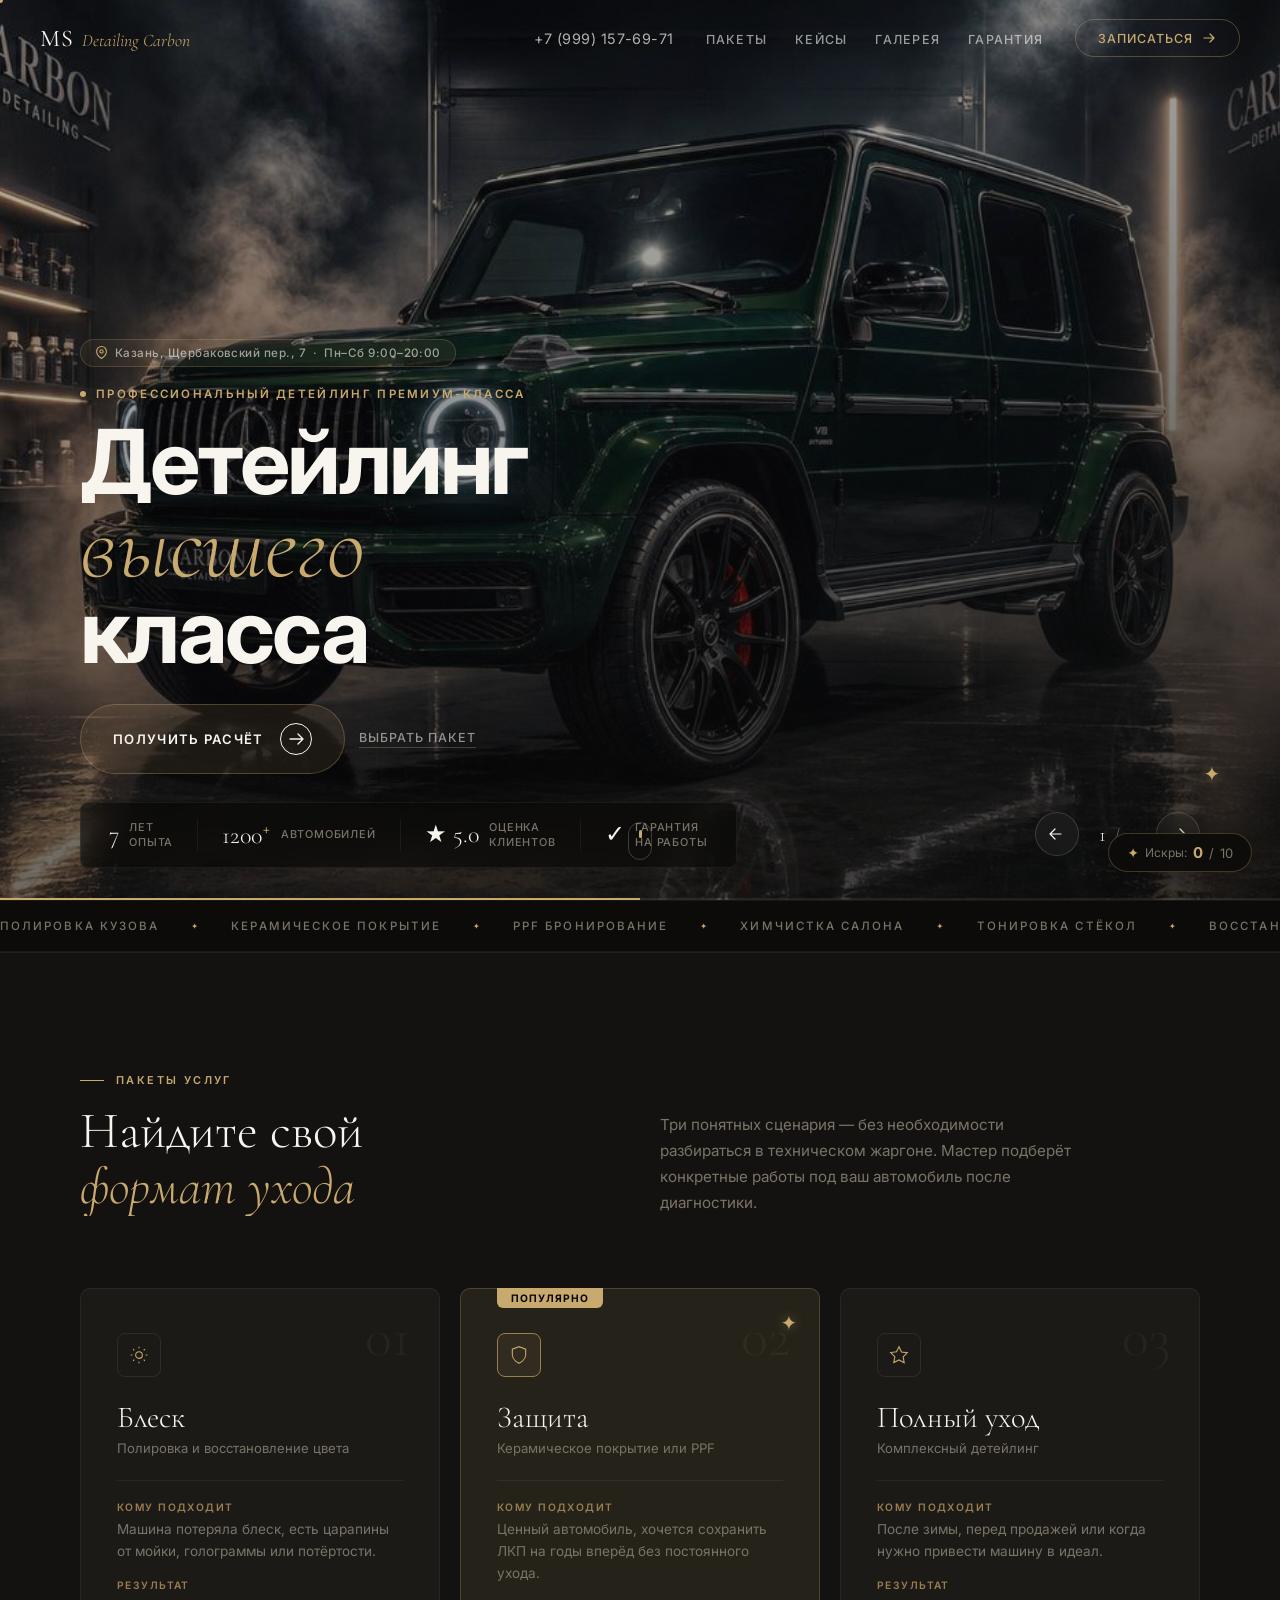
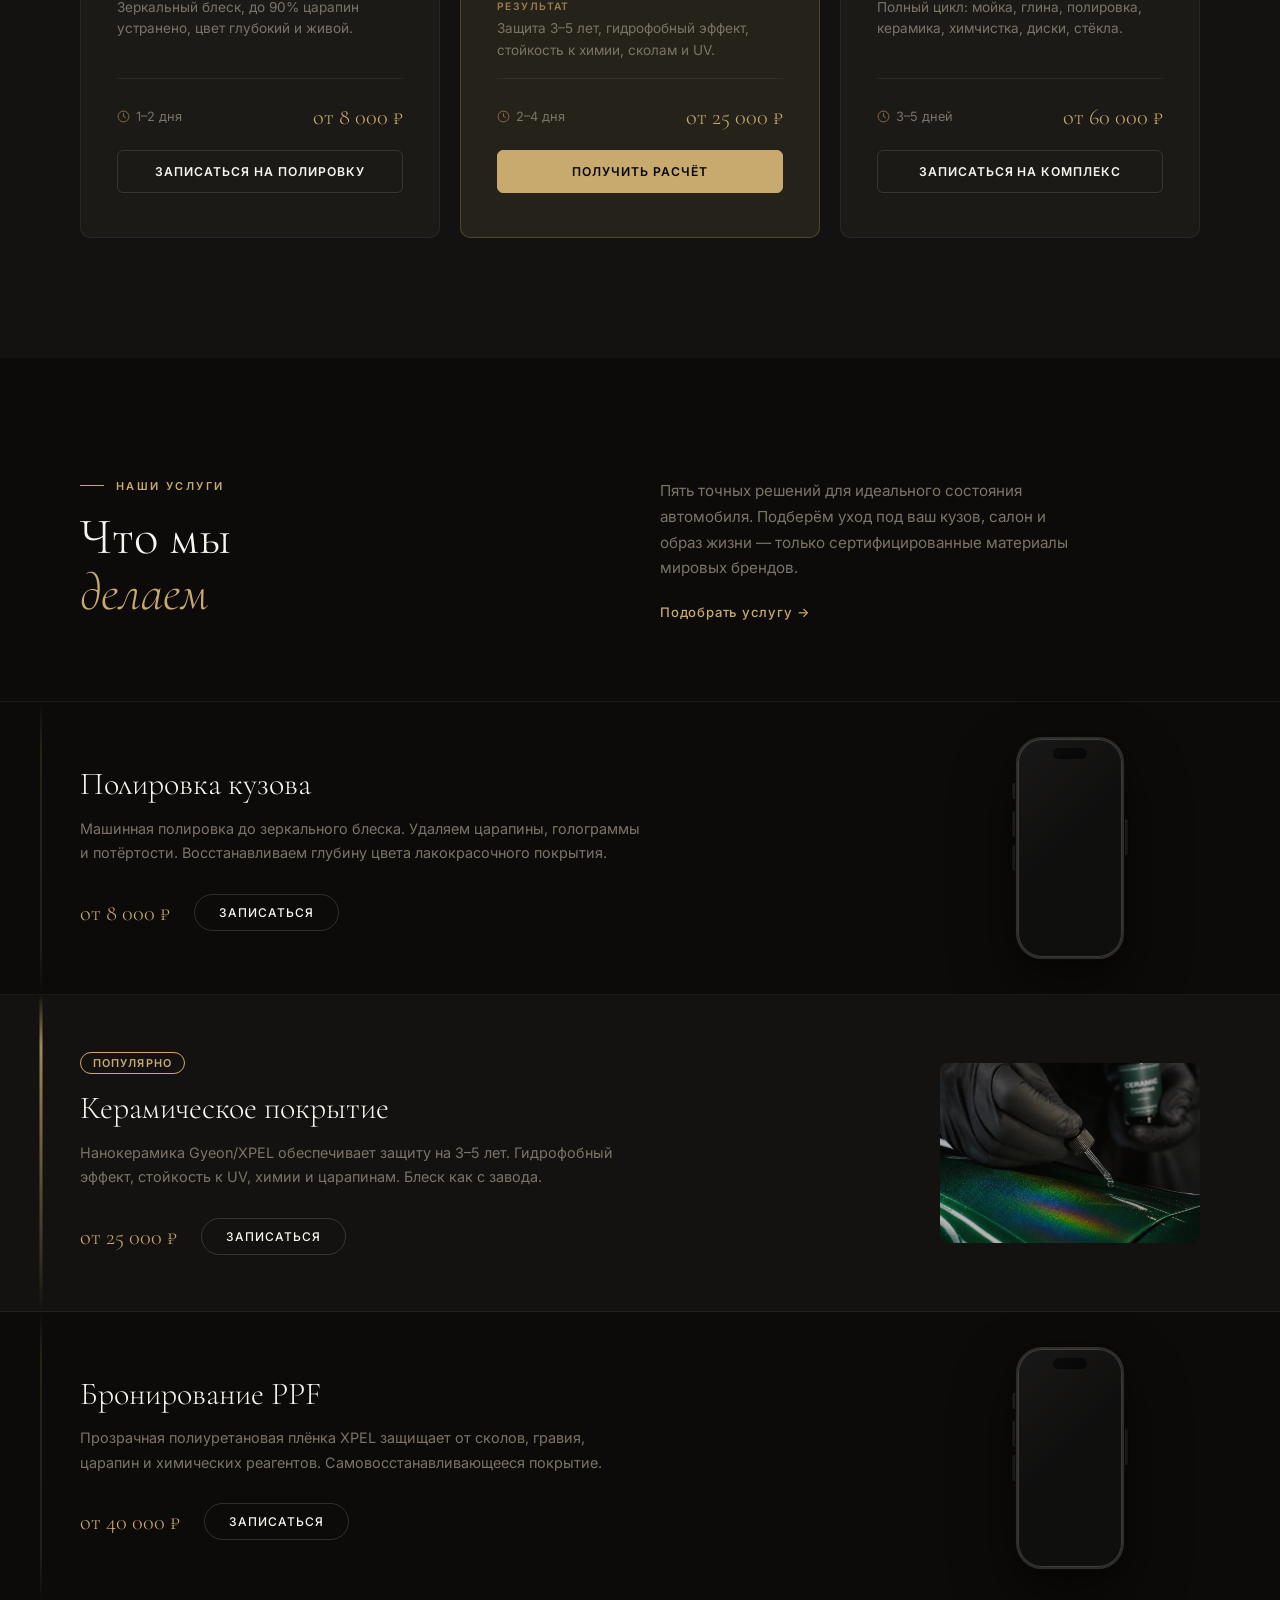
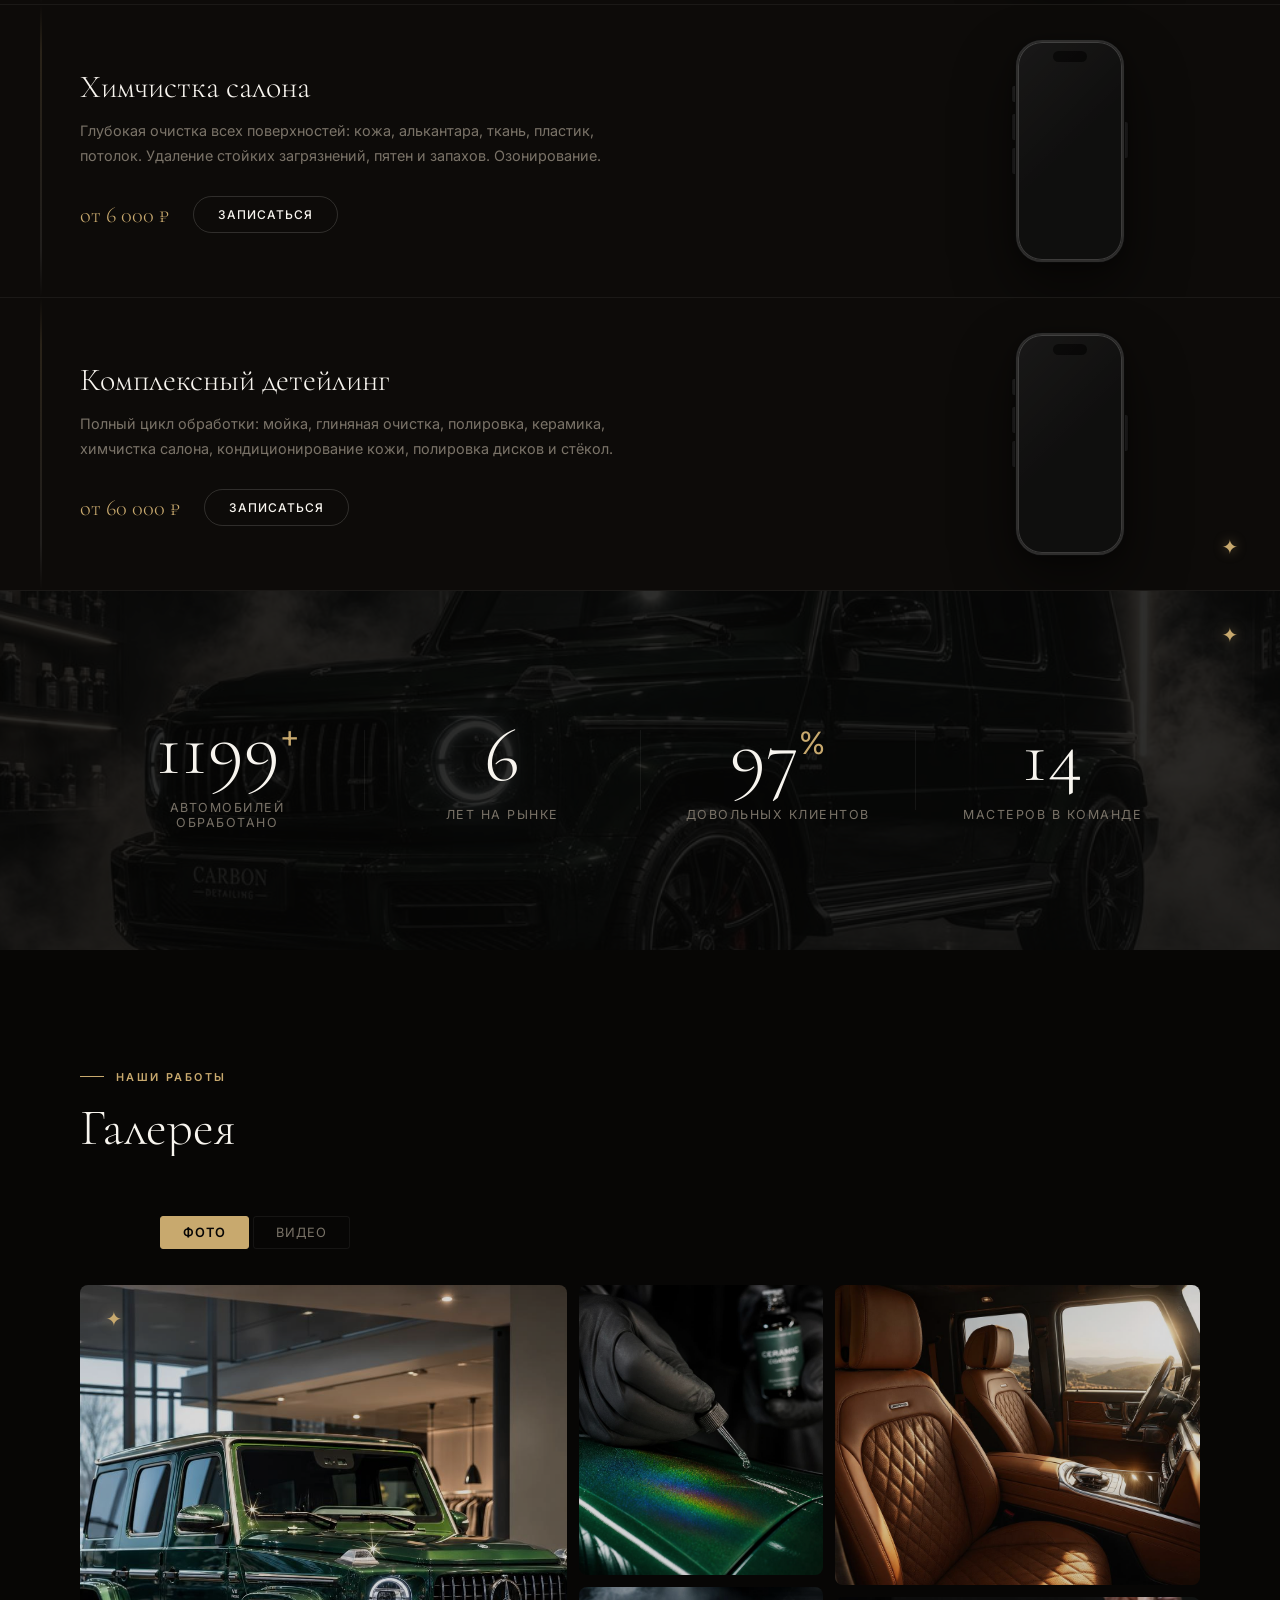
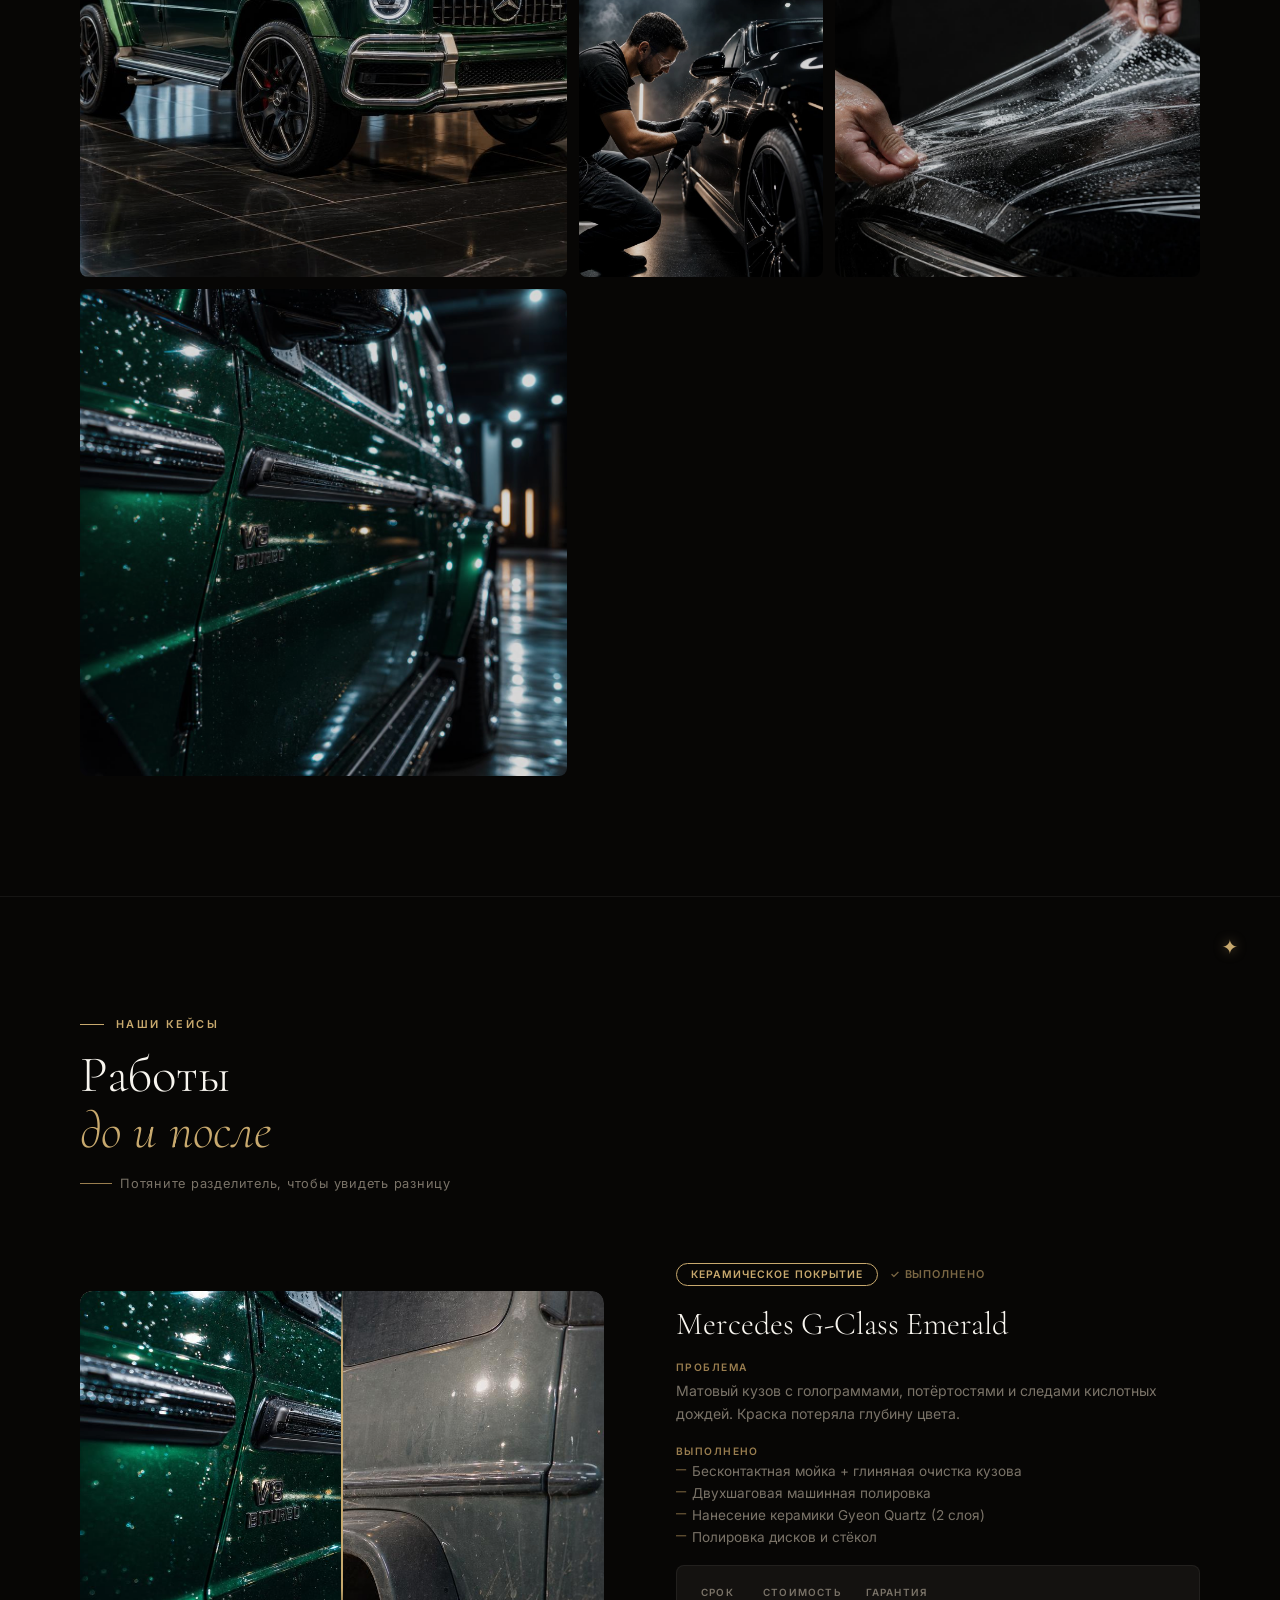
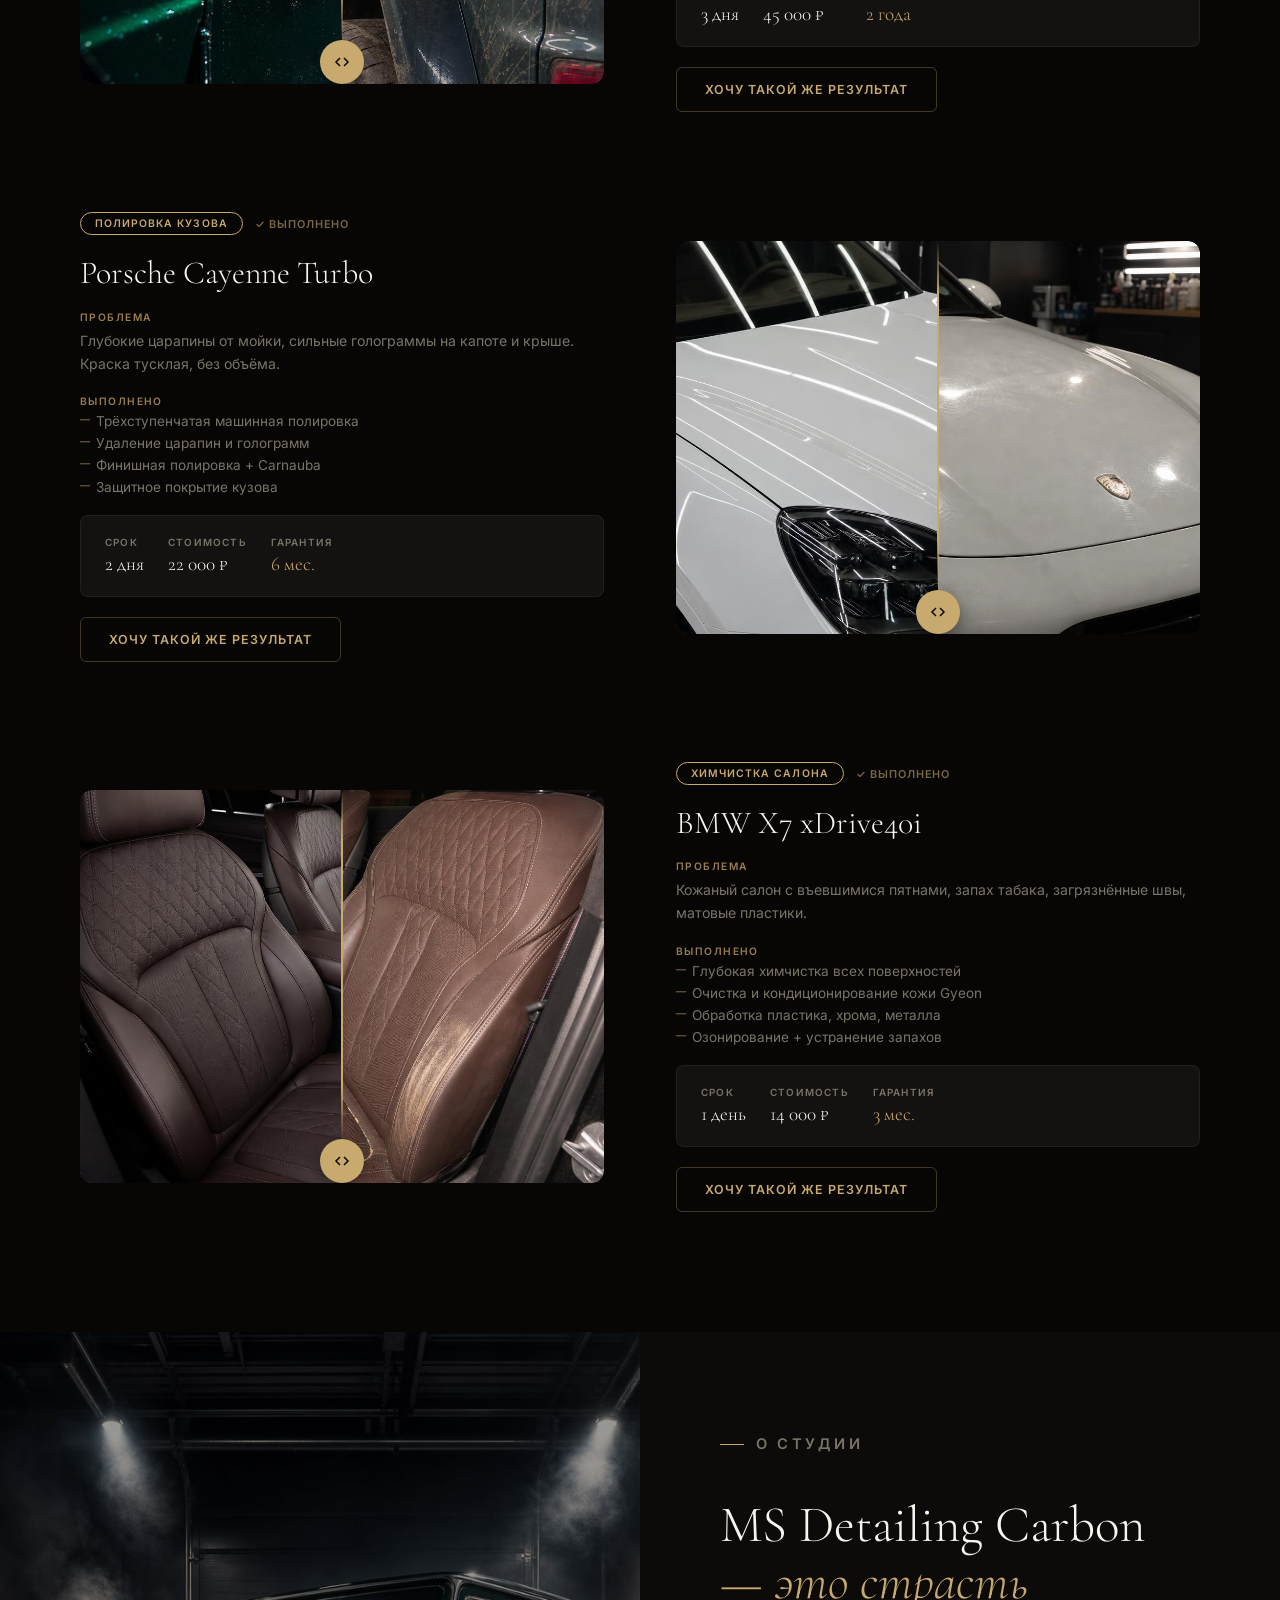
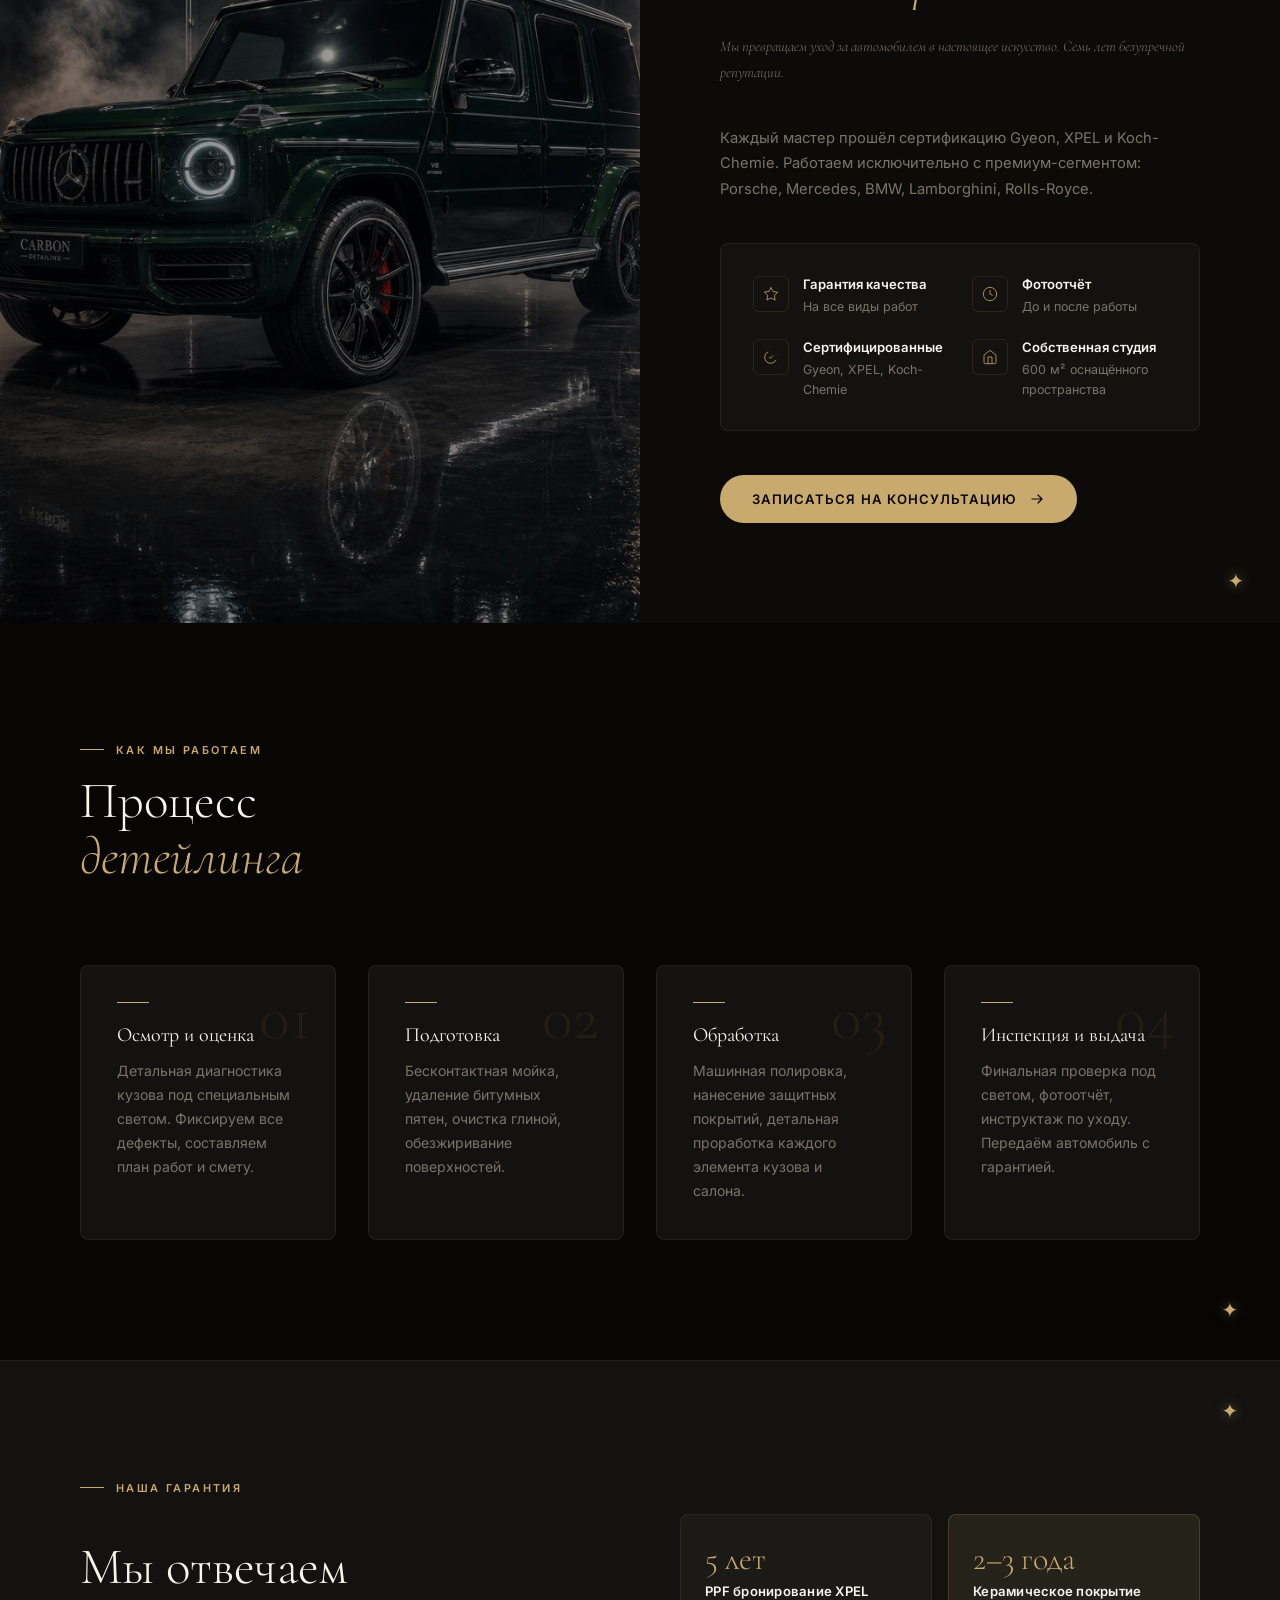
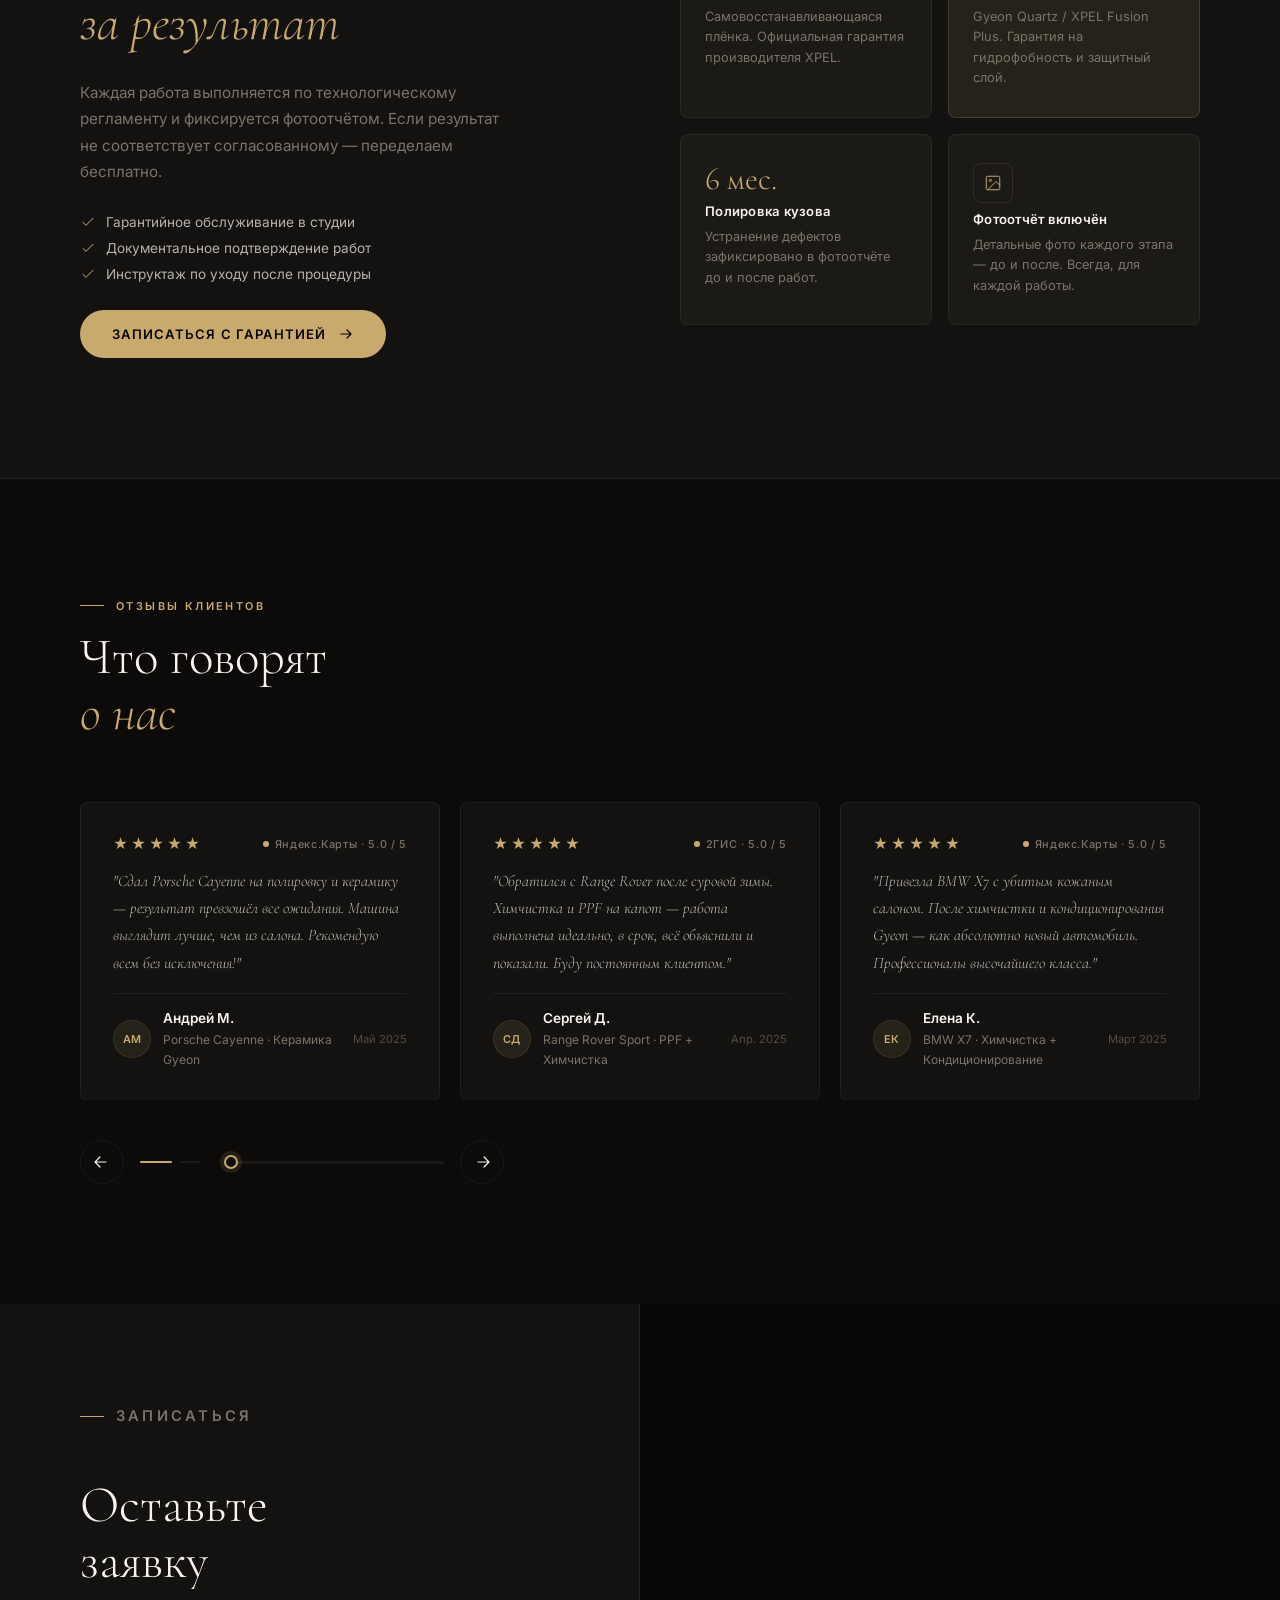
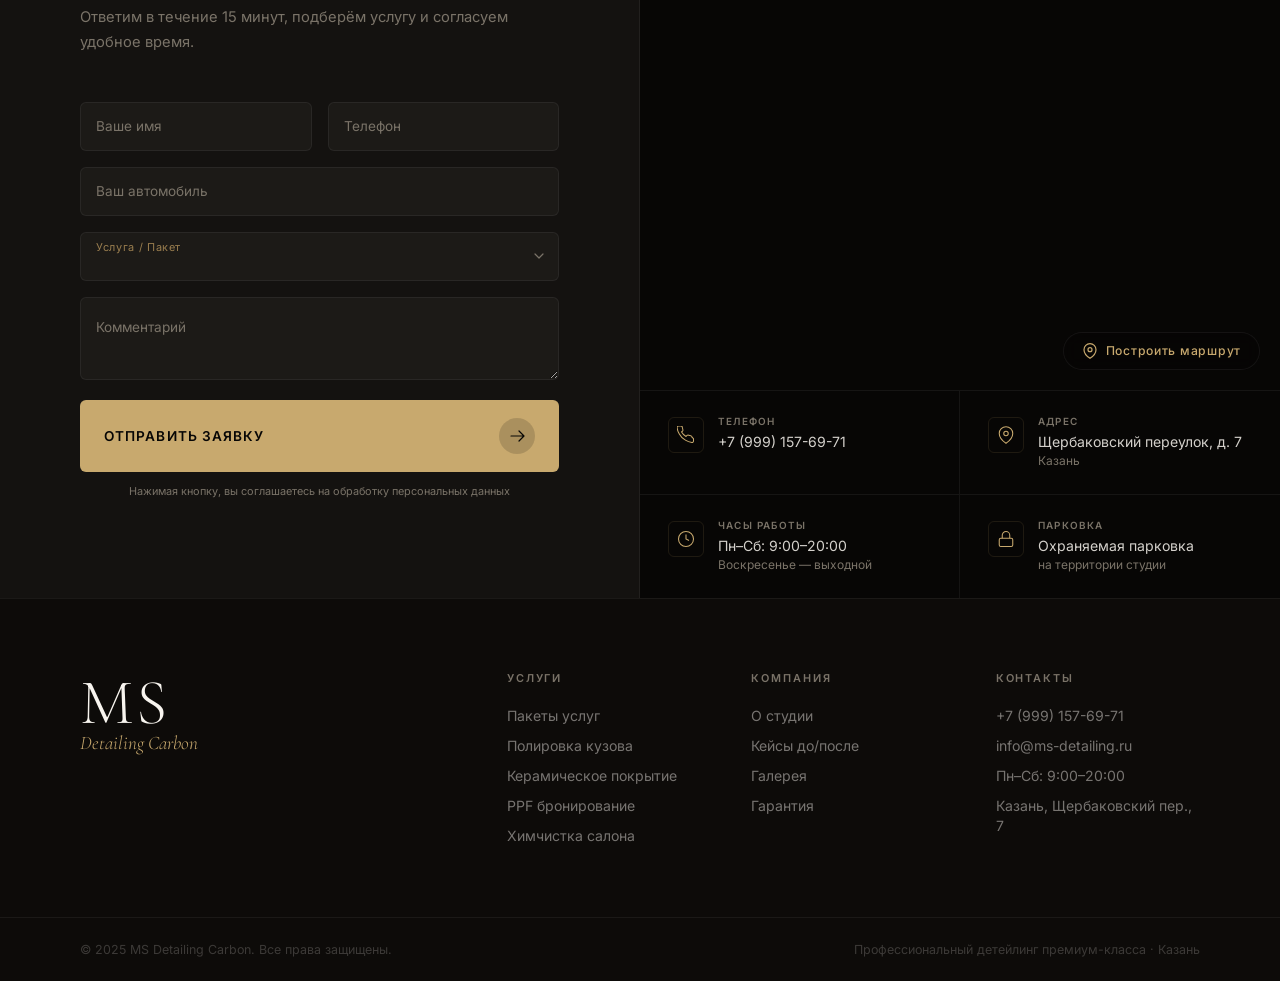
==== commit 328dd462: "Add reservation video assets and update index page Replit-Commit-Author: Agent" ====
--- a/index.html
+++ b/index.html
@@ -398,8 +398,18 @@
               <a href="#" class="si-btn js-modal" data-cursor="link">Записаться</a>
             </div>
           </div>
-          <div class="si-img">
-            <img src="assets/ppf-apply.jpg" alt="PPF бронирование" loading="lazy"/>
+          <div class="si-img si-img--phone">
+            <div class="iphone-wrap">
+              <div class="iphone-btn-silent"></div>
+              <div class="iphone-btn-vol-up"></div>
+              <div class="iphone-btn-vol-down"></div>
+              <div class="iphone-btn-power"></div>
+              <div class="iphone-frame">
+                <video autoplay loop muted playsinline preload="auto">
+                  <source src="assets/bronировka.mp4" type="video/mp4"/>
+                </video>
+              </div>
+            </div>
           </div>
         </div>
       </div>
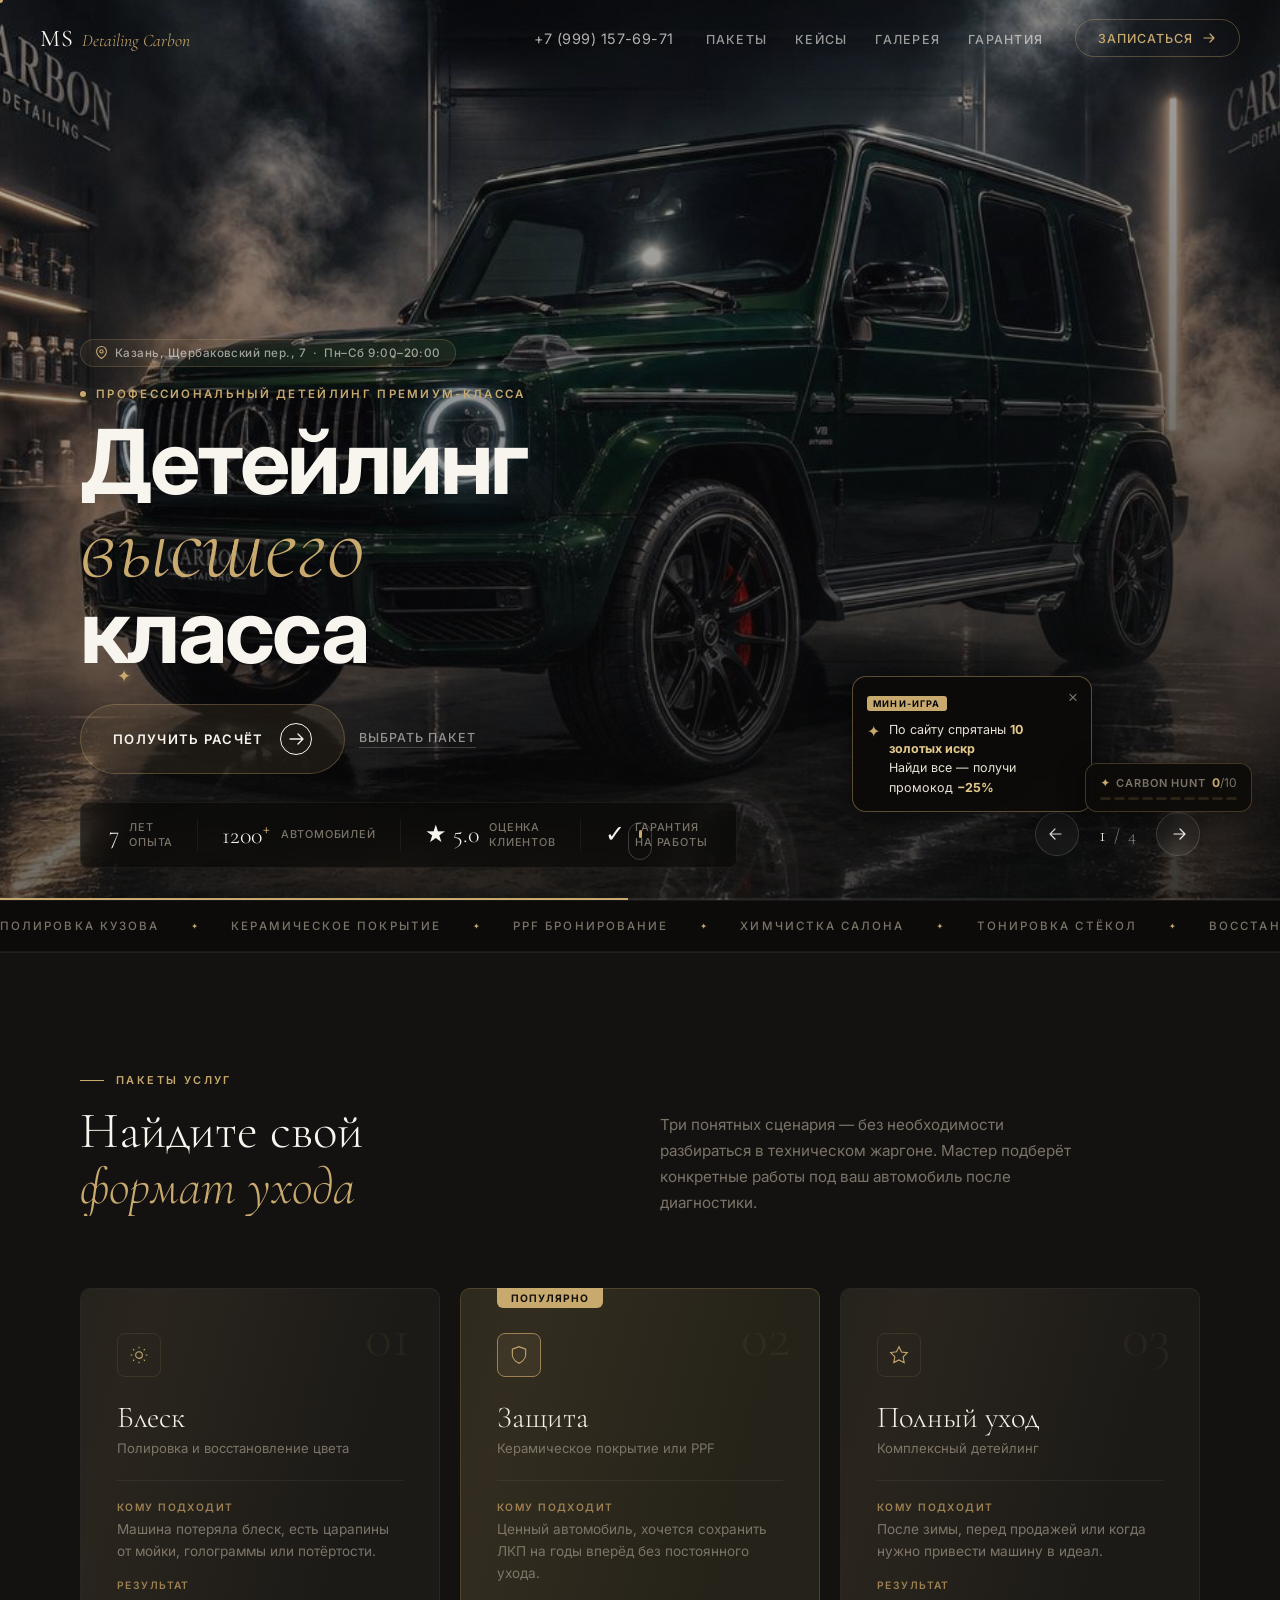
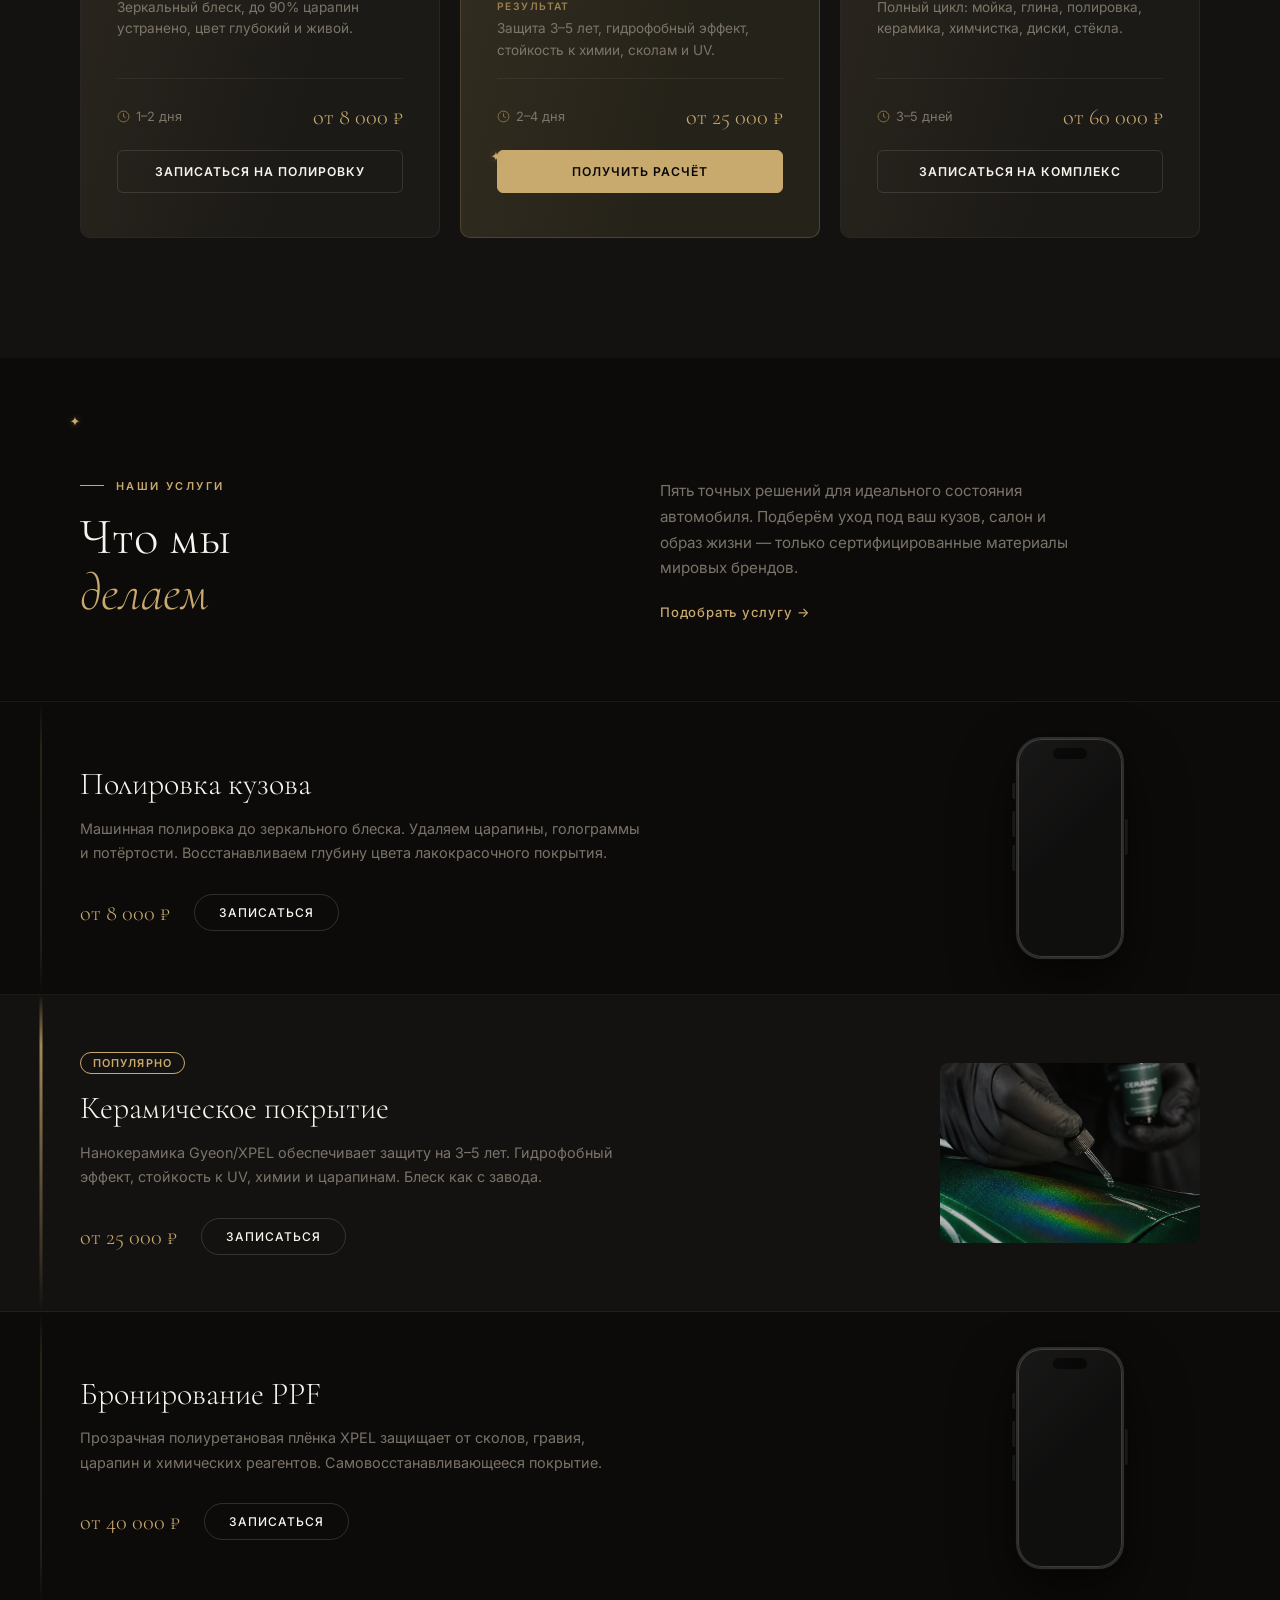
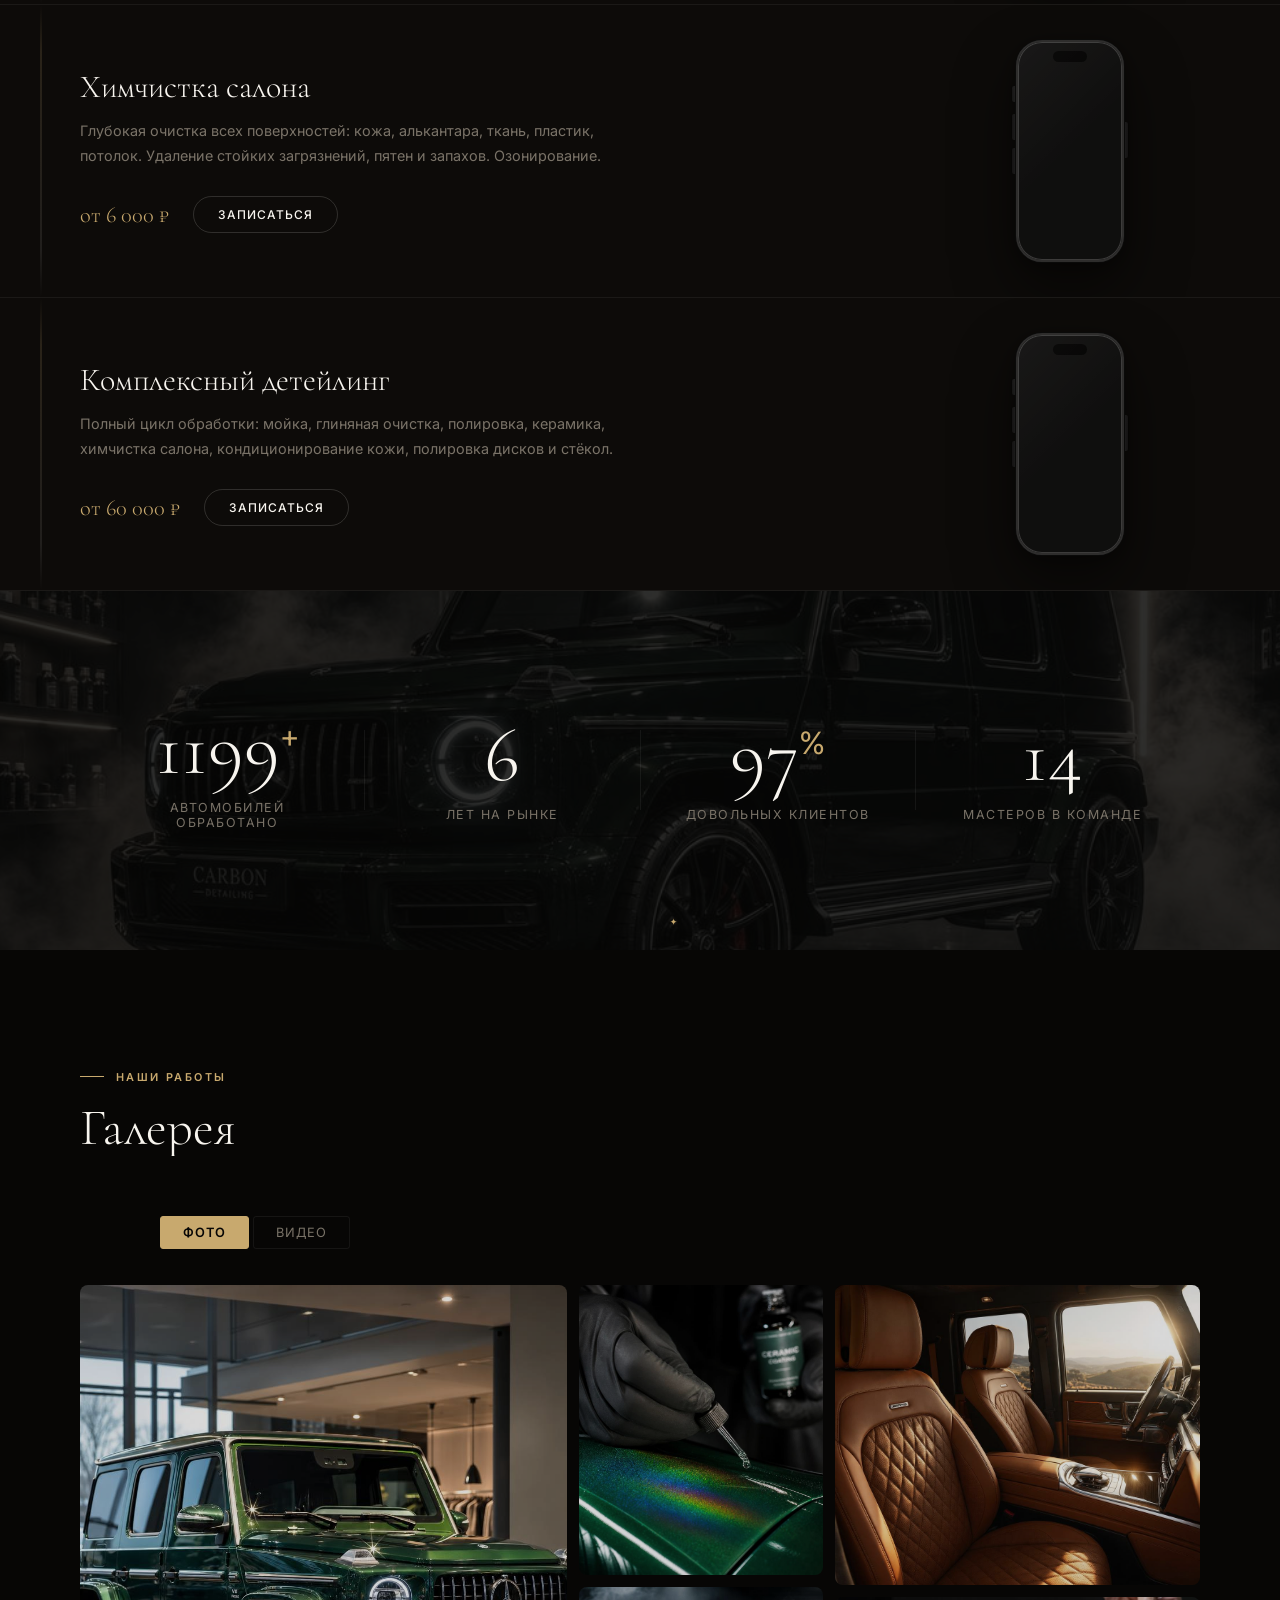
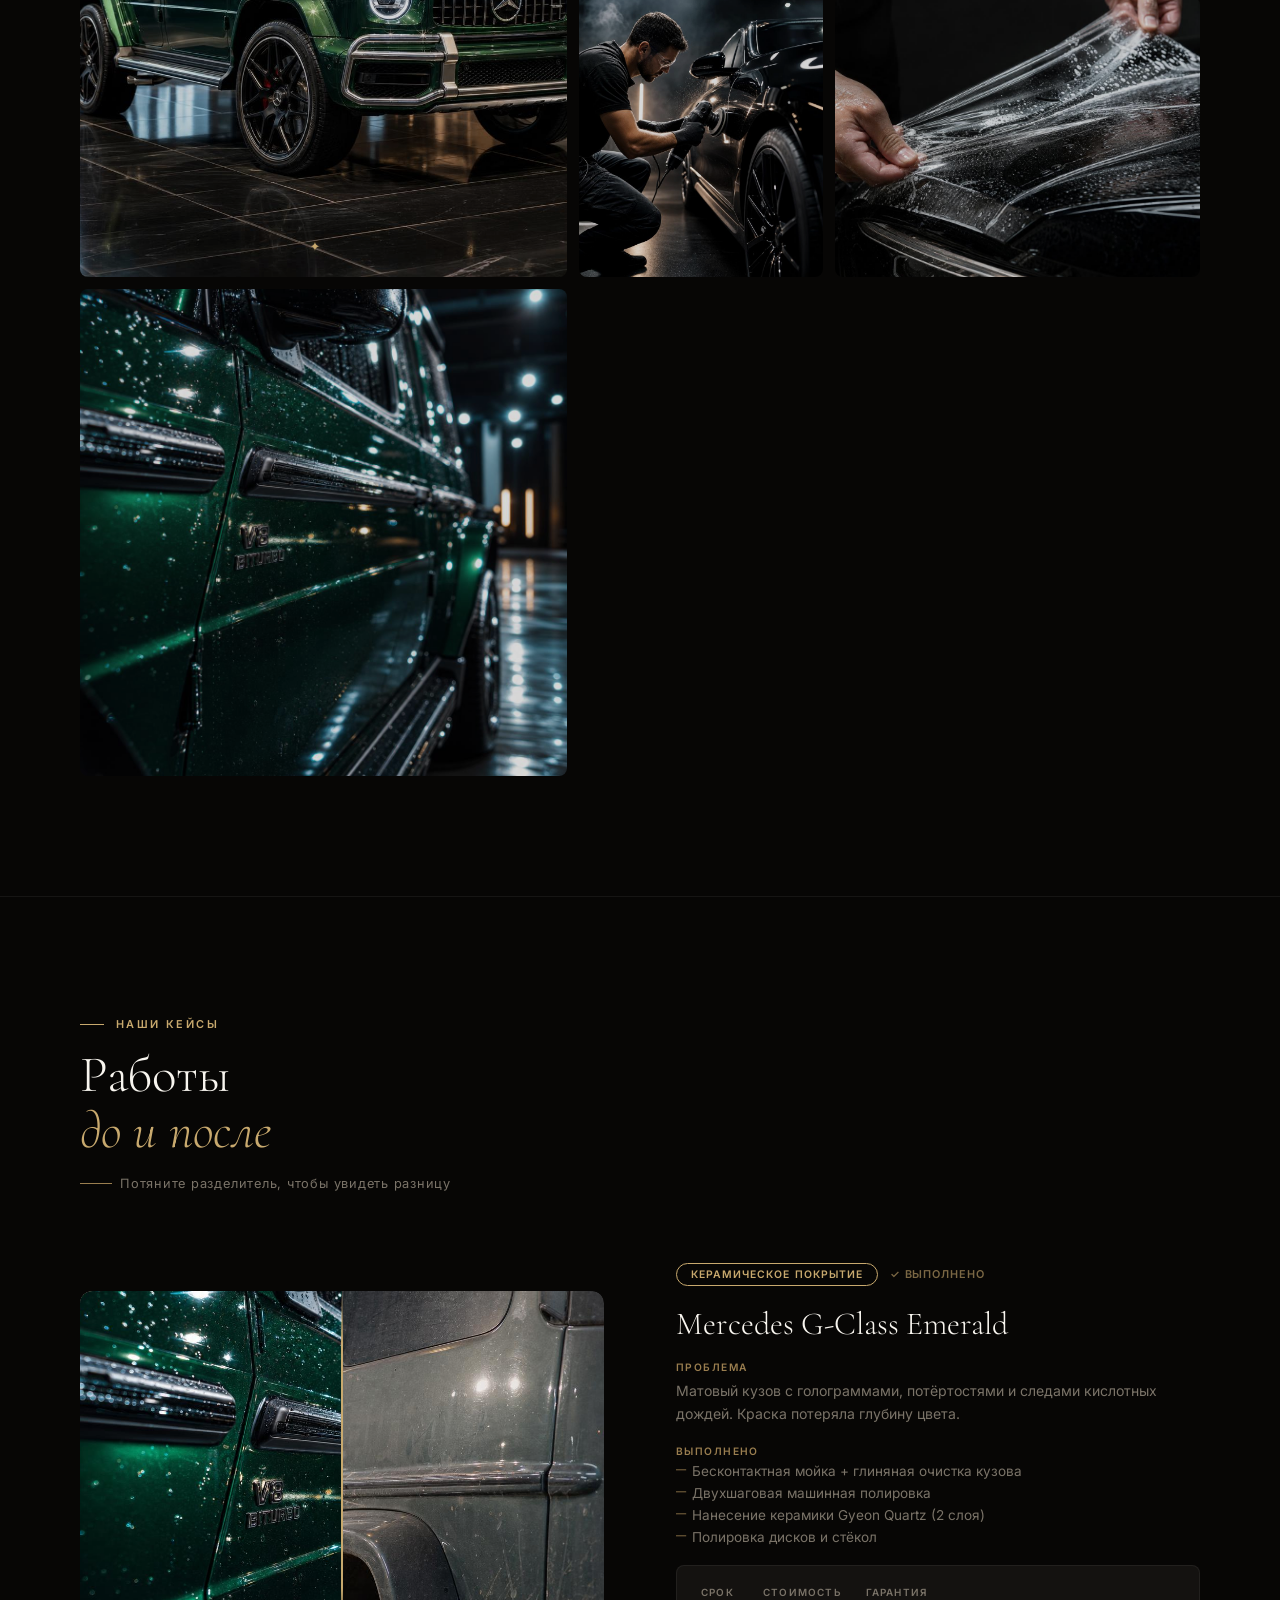
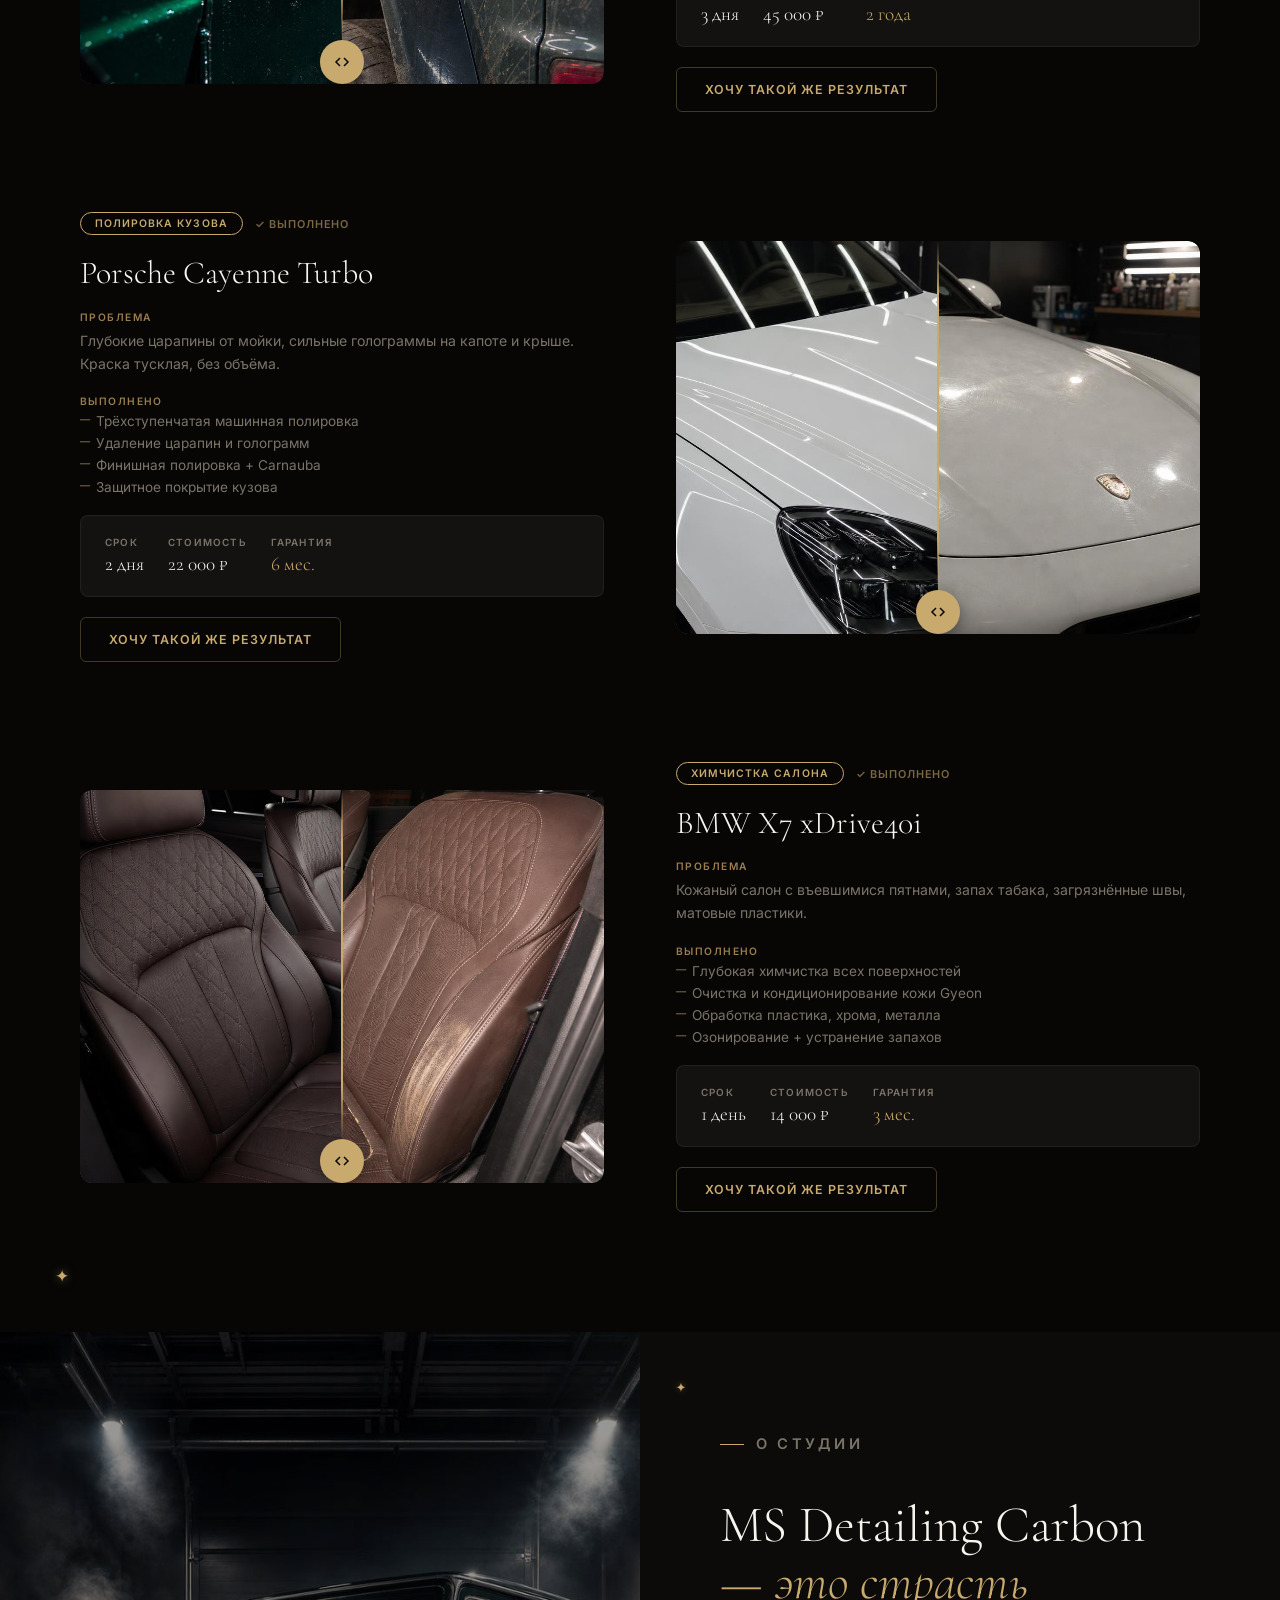
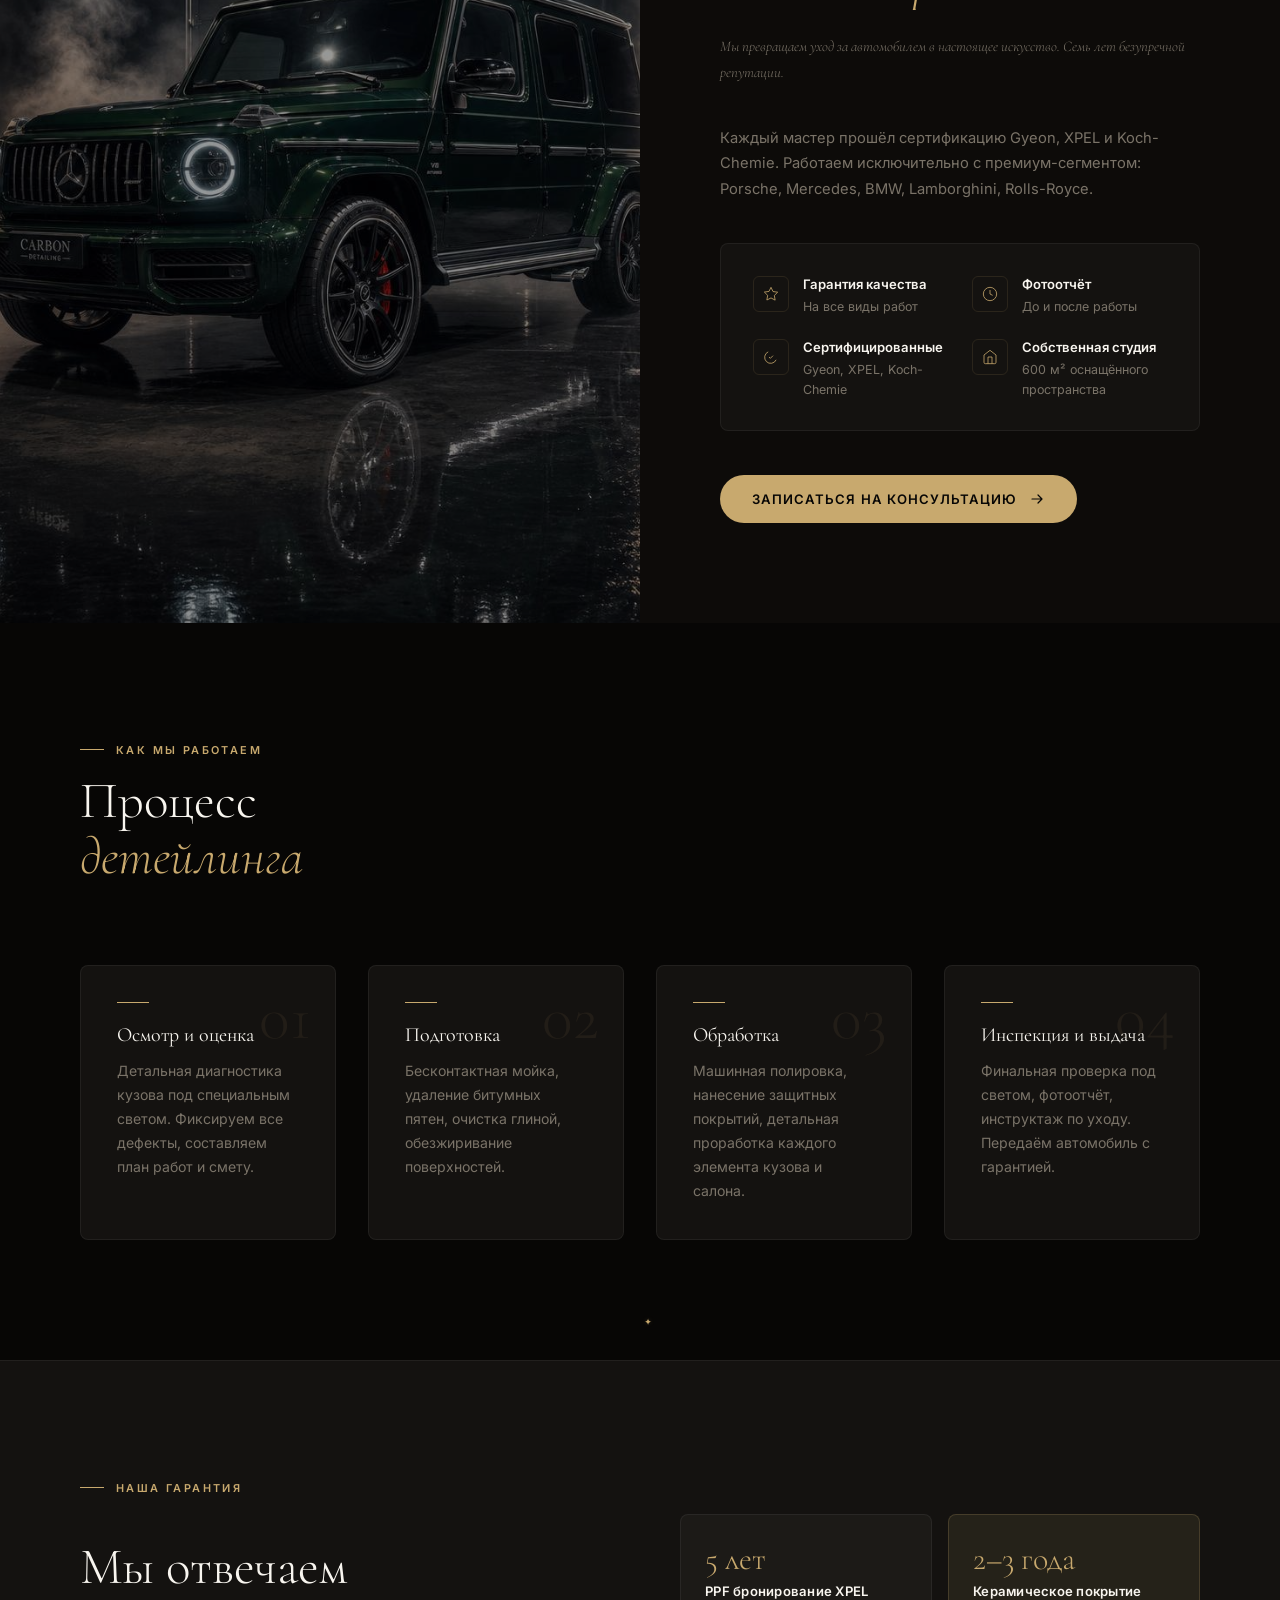
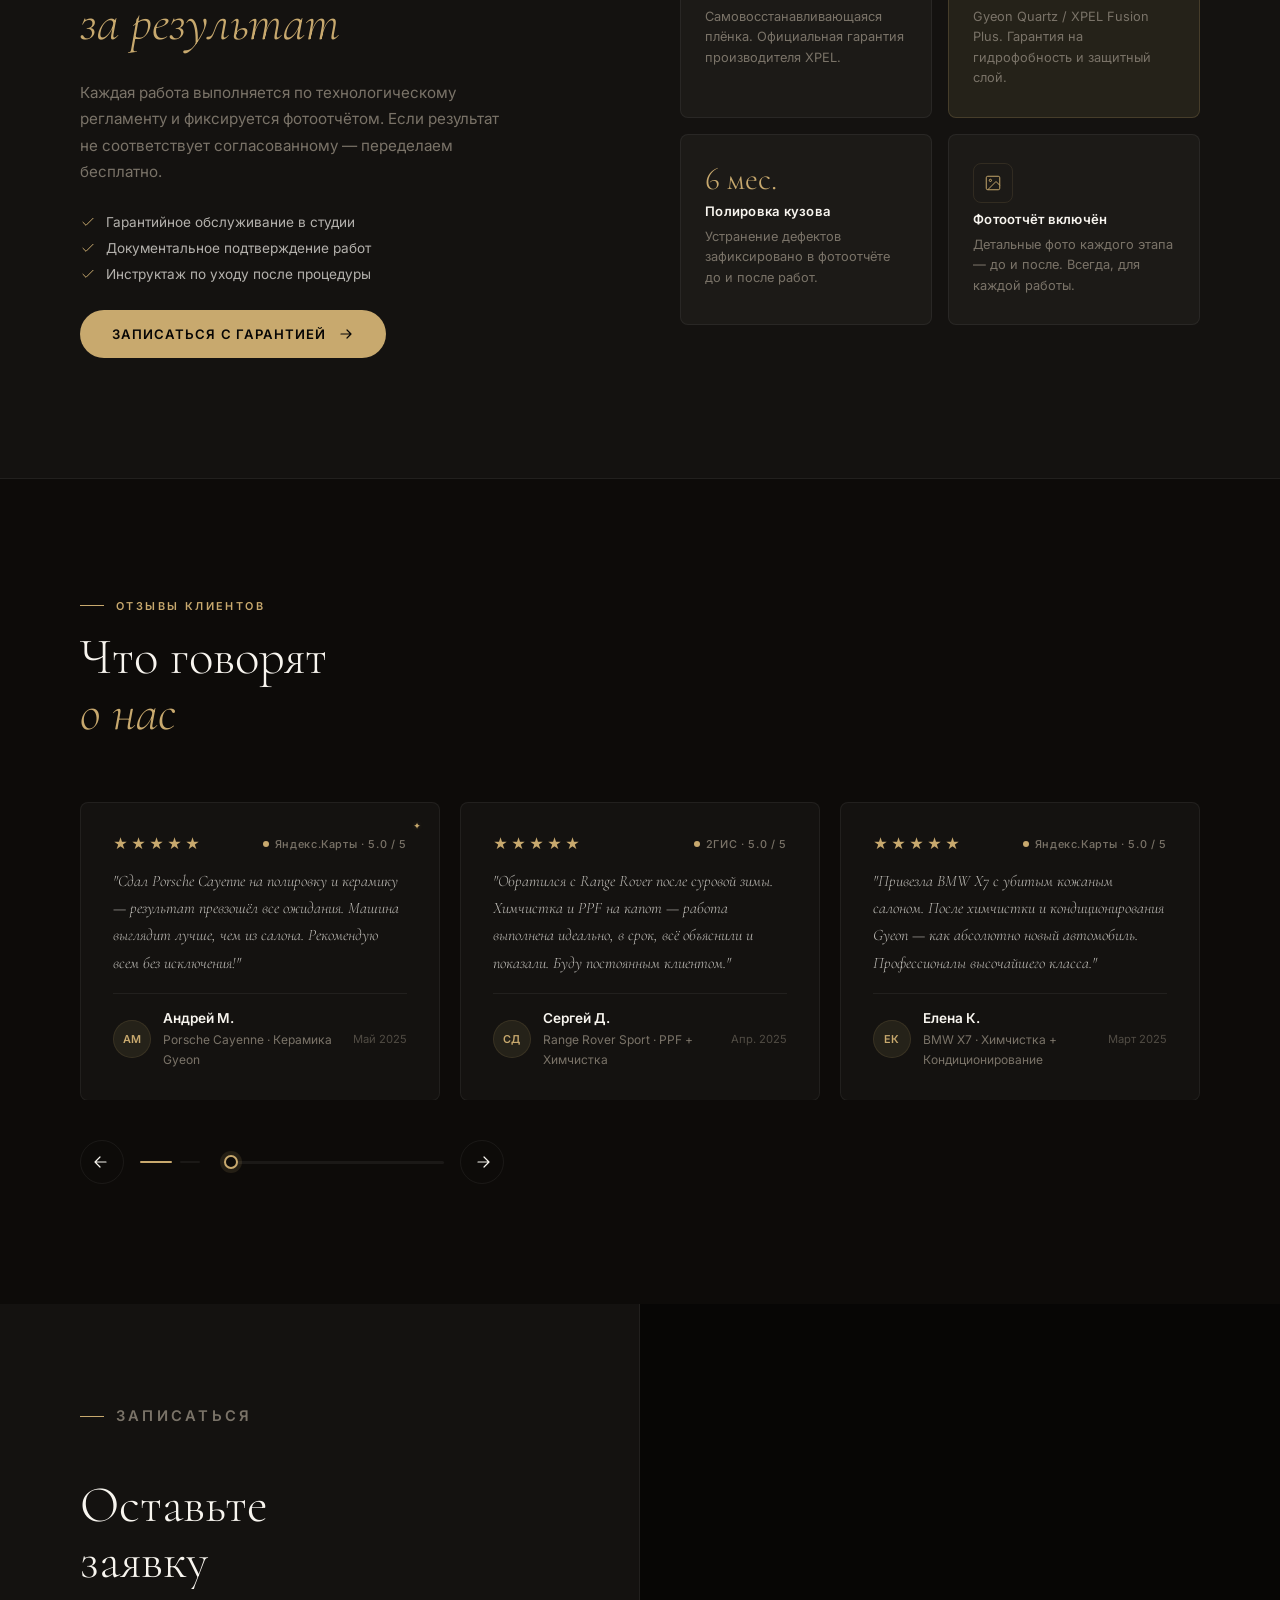
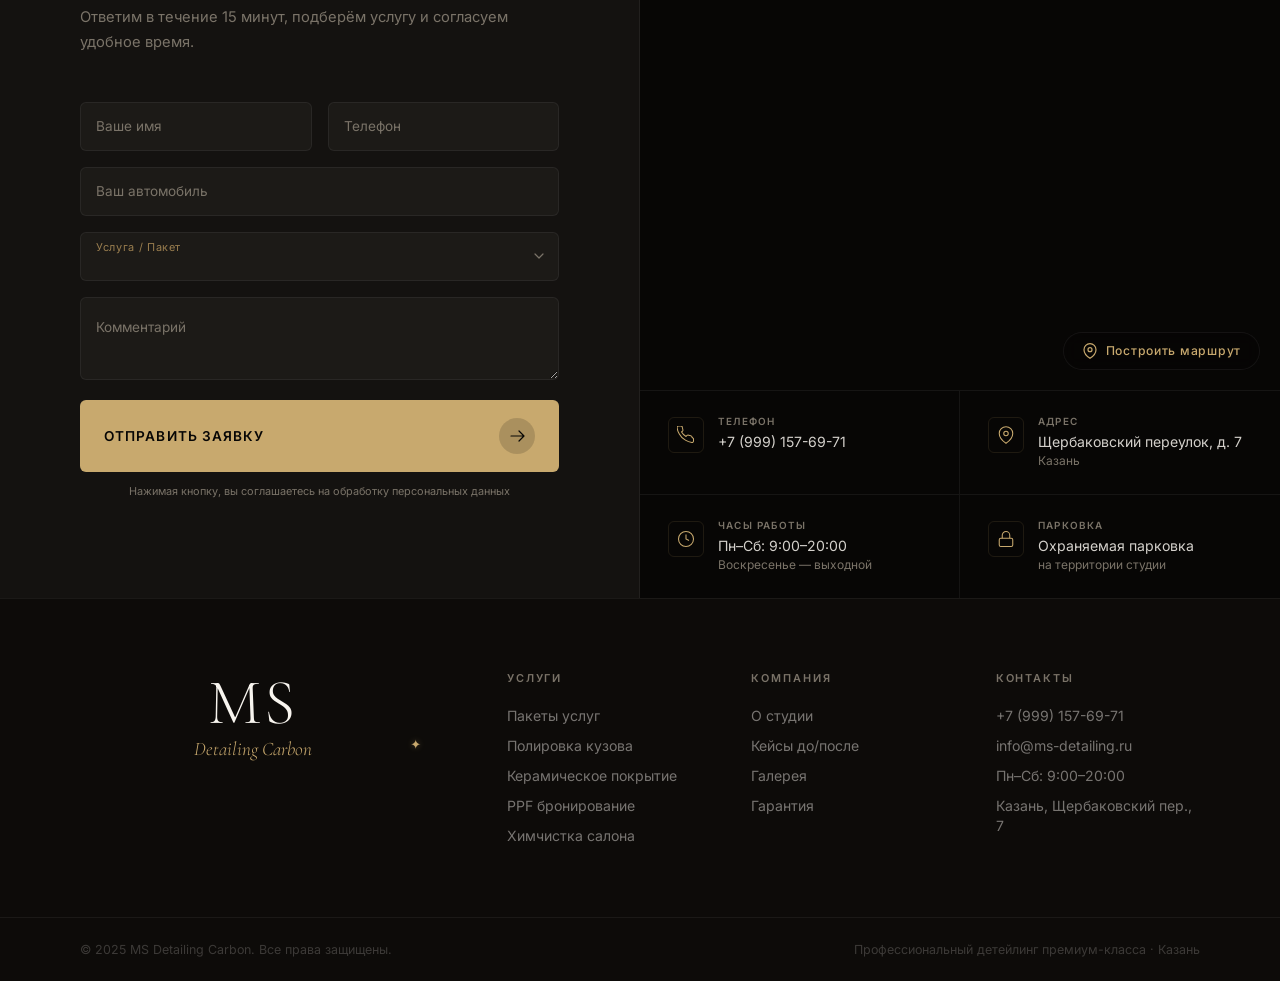
==== commit a8336e4b: "Update frontend structure and logic and refine styling Replit-Commit-Author: Agent" ====
--- a/index.html
+++ b/index.html
@@ -17,16 +17,29 @@
 
   <!-- CARBON HUNT: Floating UI -->
   <div class="carbon-hint" id="carbonHint">
-    <span class="ch-spark">✦</span> На сайте спрятаны <strong>10 золотых искр</strong> — найди все и получи промокод на скидку <strong>25%</strong>
+    <div class="ch-game-tag">МИНИ-ИГРА</div>
+    <div class="ch-body">
+      <span class="ch-spark-icon">✦</span>
+      <div class="ch-text">
+        По сайту спрятаны <strong>10 золотых искр</strong><br/>
+        Найди все — получи промокод <strong>−25%</strong>
+      </div>
+    </div>
     <button class="ch-close" id="carbonHintClose" aria-label="Закрыть">×</button>
   </div>
 
   <div class="carbon-hunt-tracker" id="carbonTracker">
-    <span class="cht-icon">✦</span>
-    <span class="cht-label">Искры:</span>
-    <span class="cht-count" id="carbonCount">0</span>
-    <span class="cht-sep">/</span>
-    <span class="cht-total">10</span>
+    <div class="cht-row">
+      <span class="cht-icon">✦</span>
+      <span class="cht-title">Carbon Hunt</span>
+      <span class="cht-score"><span id="carbonCount">0</span><span class="cht-of">/10</span></span>
+    </div>
+    <div class="cht-bar">
+      <span class="cht-dot"></span><span class="cht-dot"></span><span class="cht-dot"></span>
+      <span class="cht-dot"></span><span class="cht-dot"></span><span class="cht-dot"></span>
+      <span class="cht-dot"></span><span class="cht-dot"></span><span class="cht-dot"></span>
+      <span class="cht-dot"></span>
+    </div>
   </div>
 
   <div class="spark-toast" id="sparkToast"></div>
@@ -915,8 +928,6 @@
         </div>
       </div>
     </div>
-    <!-- SPARK 10 -->
-    <div class="carbon-spark" data-spark="10" title="Нашли искру!">✦</div>
   </section>
 
   <!-- TESTIMONIALS -->
@@ -929,6 +940,8 @@
       <div class="reviews-track" id="reviewsTrack">
 
         <div class="review-card">
+          <!-- SPARK 4 -->
+          <div class="carbon-spark" data-spark="4" title="Нашли искру!">✦</div>
           <div class="rc-top-row">
             <div class="rc-stars">★★★★★</div>
             <div class="rc-source">
@@ -1138,6 +1151,8 @@
       <div class="footer-brand">
         <span class="footer-logo-ms">MS</span>
         <span class="footer-logo-det">Detailing Carbon</span>
+        <!-- SPARK 10 -->
+        <div class="carbon-spark" data-spark="10" title="Нашли искру!">✦</div>
       </div>
       <div class="footer-links-grid">
         <div>
@@ -1185,8 +1200,6 @@
   <!-- MODAL FORM -->
   <div class="modal-overlay" id="modalOverlay" role="dialog" aria-modal="true" aria-label="Форма заявки">
     <div class="modal-box">
-      <!-- SPARK 4 -->
-      <div class="carbon-spark" data-spark="4" title="Нашли искру!">✦</div>
       <button class="modal-close" id="modalClose" aria-label="Закрыть">
         <svg width="20" height="20" viewBox="0 0 20 20" fill="none"><path d="M4 4l12 12M16 4L4 16" stroke="currentColor" stroke-width="1.5" stroke-linecap="round"/></svg>
       </button>
--- a/style.css
+++ b/style.css
@@ -6,178 +6,181 @@
 
 .carbon-spark {
   position: absolute;
-  width: 32px;
-  height: 32px;
-  display: flex;
-  align-items: center;
-  justify-content: center;
-  font-size: 20px;
-  color: var(--gold);
-  cursor: pointer;
-  z-index: 50;
-  user-select: none;
-  filter: drop-shadow(0 0 6px rgba(200,169,110,0.5));
-  animation: sparkPulse 2.8s ease-in-out infinite;
+  width: 28px; height: 28px;
+  display: flex; align-items: center; justify-content: center;
+  font-size: 17px; color: var(--gold);
+  cursor: pointer; z-index: 50; user-select: none;
+  filter: drop-shadow(0 0 5px rgba(200,169,110,0.55));
+  animation: sparkPulse 2.6s ease-in-out infinite;
   transition: transform 0.2s var(--ease), filter 0.2s;
   -webkit-tap-highlight-color: transparent;
 }
 .carbon-spark:hover {
-  transform: scale(1.5);
-  filter: drop-shadow(0 0 14px rgba(200,169,110,0.95));
+  transform: scale(1.7);
+  filter: drop-shadow(0 0 18px rgba(200,169,110,1));
 }
 .carbon-spark.found {
   pointer-events: none;
   animation: sparkCollect 0.55s ease-out forwards;
 }
 
-/* Hero spark: lower-right corner of hero */
-.carbon-spark[data-spark="1"] {
-  bottom: 110px;
-  right: 52px;
-}
-/* Packages spark: top-right of featured card */
-.carbon-spark[data-spark="2"] {
-  top: 18px;
-  right: 14px;
-}
-/* Gallery spark: top-left of large image */
-.carbon-spark[data-spark="3"] {
-  top: 18px;
-  left: 18px;
-  z-index: 10;
-}
-/* Modal spark: bottom-left corner of the modal box */
-.carbon-spark[data-spark="4"] {
-  bottom: 18px;
-  left: 20px;
-  z-index: 60;
-}
-/* Additional sparks: one hidden in each major section */
-.services { position: relative; }
-.carbon-spark[data-spark="5"] {
-  right: 34px;
-  bottom: 28px;
-}
-.carbon-spark[data-spark="6"] {
-  right: 34px;
-  top: 28px;
-}
-.cases-section { position: relative; }
-.carbon-spark[data-spark="7"] {
-  right: 34px;
-  top: 34px;
-}
-.about-content { position: relative; }
-.carbon-spark[data-spark="8"] {
-  right: 28px;
-  bottom: 26px;
-}
-.process-section { position: relative; }
+/* ── Уровни сложности ──────────────────────────── */
+/* Средние — немного меньше */
+.carbon-spark[data-spark="2"],
+.carbon-spark[data-spark="3"],
+.carbon-spark[data-spark="5"],
+.carbon-spark[data-spark="8"],
+.carbon-spark[data-spark="10"] {
+  width: 22px; height: 22px; font-size: 13px;
+  filter: drop-shadow(0 0 3px rgba(200,169,110,0.38));
+}
+/* Сложные — маленькие, почти невидимые */
+.carbon-spark[data-spark="4"],
+.carbon-spark[data-spark="6"],
 .carbon-spark[data-spark="9"] {
-  right: 34px;
-  bottom: 34px;
-}
+  width: 16px; height: 16px; font-size: 9px;
+  filter: drop-shadow(0 0 2px rgba(200,169,110,0.22));
+  animation: sparkPulseHard 5s ease-in-out infinite;
+}
+
+/* ── Позиции — по всему сайту, не в углах ─────── */
+/* 1 — Hero, левая сторона у индикатора скролла */
+.carbon-spark[data-spark="1"]  { bottom: 210px; left: 110px; }
+/* 2 — Пакеты, нижний левый угол выделенной карты */
+.carbon-spark[data-spark="2"]  { bottom: 70px; left: 24px; }
+/* 3 — Галерея, центр-низ большого фото */
+.carbon-spark[data-spark="3"]  { bottom: 20px; left: 46%; z-index: 10; }
+/* 4 — Отзывы, в первой карточке вверху (сложная) */
+.carbon-spark[data-spark="4"]  { top: 14px; right: 14px; z-index: 10; }
+/* 5 — Услуги, верх-левая сторона секции */
+.carbon-spark[data-spark="5"]  { top: 52px; left: 64px; }
+/* 6 — Статистика, центр-низ (сложная) */
+.carbon-spark[data-spark="6"]  { bottom: 20px; left: 52%; }
+/* 7 — Кейсы, нижний левый угол */
+.carbon-spark[data-spark="7"]  { bottom: 42px; left: 48px; }
+/* 8 — О студии, верх контентной части */
+.carbon-spark[data-spark="8"]  { top: 44px; left: 30px; }
+/* 9 — Процесс, центр секции (сложная) */
+.carbon-spark[data-spark="9"]  { bottom: 30px; left: 50%; }
+/* 10 — Футер, рядом с логотипом */
+.carbon-spark[data-spark="10"] { bottom: 6px; right: 0; }
+
+/* ── Родители с position:relative ─────────────── */
+.services          { position: relative; }
+.stats-section     { position: relative; }
+.cases-section     { position: relative; }
+.about-content     { position: relative; }
+.process-section   { position: relative; }
 .guarantee-section { position: relative; }
-.carbon-spark[data-spark="10"] {
-  right: 34px;
-  top: 34px;
-}
+.reviews-section   { position: relative; }
+.footer-brand      { position: relative; display: inline-flex; align-items: center; gap: 6px; }
 
 @keyframes sparkPulse {
-  0%,100% { opacity: 0.35; transform: scale(1); }
-  50%      { opacity: 1;    transform: scale(1.18); }
+  0%,100% { opacity: 0.38; transform: scale(1); }
+  50%      { opacity: 1;    transform: scale(1.2); }
+}
+@keyframes sparkPulseHard {
+  0%,100% { opacity: 0.15; transform: scale(0.9); }
+  50%      { opacity: 0.5;  transform: scale(1.05); }
 }
 @keyframes sparkCollect {
   0%   { opacity: 1; transform: scale(1.2); }
-  40%  { opacity: 1; transform: scale(2.2); filter: drop-shadow(0 0 22px rgba(200,169,110,1)); }
+  40%  { opacity: 1; transform: scale(2.4); filter: drop-shadow(0 0 24px rgba(200,169,110,1)); }
   100% { opacity: 0; transform: scale(0.1); }
 }
 
 /* Floating progress tracker */
 .carbon-hunt-tracker {
   position: fixed;
-  bottom: 28px;
-  right: 28px;
+  bottom: 88px; right: 28px;
   z-index: 900;
-  display: flex;
-  align-items: center;
-  gap: 6px;
-  padding: 9px 18px;
-  background: rgba(13,11,9,0.92);
+  display: flex; flex-direction: column; gap: 7px;
+  padding: 11px 14px;
+  background: rgba(13,11,9,0.94);
   border: 1px solid rgba(200,169,110,0.28);
-  border-radius: 40px;
-  font-size: 13px;
-  color: var(--gold);
-  backdrop-filter: blur(14px);
-  box-shadow: 0 4px 24px rgba(0,0,0,0.45);
+  border-radius: 12px;
+  backdrop-filter: blur(16px);
+  box-shadow: 0 4px 24px rgba(0,0,0,0.5);
   cursor: default;
   transition: border-color 0.4s, box-shadow 0.4s;
-  opacity: 0;
-  transform: translateY(8px);
+  opacity: 0; transform: translateY(8px);
   animation: trackerAppear 0.5s 1.2s var(--ease-out) forwards;
+  min-width: 148px;
 }
 .carbon-hunt-tracker.complete {
   border-color: rgba(200,169,110,0.7);
-  box-shadow: 0 0 28px rgba(200,169,110,0.25), 0 4px 24px rgba(0,0,0,0.45);
+  box-shadow: 0 0 28px rgba(200,169,110,0.25), 0 4px 24px rgba(0,0,0,0.5);
   animation: trackerPop 0.5s var(--ease-out) forwards;
 }
-.cht-icon { font-size: 14px; animation: sparkPulse 2.2s ease-in-out infinite; }
-.cht-label { color: var(--muted); font-size: 12px; }
-.cht-count { font-weight: 700; font-size: 15px; min-width: 10px; text-align: center; }
-.cht-sep   { color: var(--muted); }
-.cht-total { color: var(--muted); }
-
-@keyframes trackerAppear {
-  to { opacity: 1; transform: translateY(0); }
-}
+.cht-row {
+  display: flex; align-items: center; gap: 6px;
+}
+.cht-icon  { font-size: 12px; color: var(--gold); animation: sparkPulse 2.2s ease-in-out infinite; }
+.cht-title { font-size: 11px; font-weight: 600; letter-spacing: 0.08em; text-transform: uppercase; color: var(--muted); flex: 1; }
+.cht-score { font-size: 12px; font-weight: 700; color: var(--gold); }
+.cht-of    { color: var(--muted); font-weight: 400; }
+
+/* 10-segment progress bar */
+.cht-bar {
+  display: flex; gap: 3px; align-items: center;
+}
+.cht-dot {
+  flex: 1; height: 3px; border-radius: 2px;
+  background: rgba(200,169,110,0.15);
+  transition: background 0.3s, transform 0.25s, box-shadow 0.3s;
+}
+.cht-dot.filled {
+  background: var(--gold);
+  transform: scaleY(1.6);
+  box-shadow: 0 0 5px rgba(200,169,110,0.5);
+}
+
+@keyframes trackerAppear { to { opacity: 1; transform: translateY(0); } }
 @keyframes trackerPop {
   0%   { transform: scale(1); }
-  45%  { transform: scale(1.12); box-shadow: 0 0 36px rgba(200,169,110,0.4), 0 4px 24px rgba(0,0,0,0.45); }
+  45%  { transform: scale(1.08); box-shadow: 0 0 32px rgba(200,169,110,0.4), 0 4px 24px rgba(0,0,0,0.5); }
   100% { transform: scale(1); }
 }
 
-/* Intro hint tooltip */
+/* Intro hint */
 .carbon-hint {
   position: fixed;
-  bottom: 84px;
-  right: 28px;
+  bottom: 88px; right: 188px;
   z-index: 900;
-  max-width: 290px;
-  background: rgba(13,11,9,0.96);
-  border: 1px solid rgba(200,169,110,0.38);
+  width: 240px;
+  background: rgba(13,11,9,0.97);
+  border: 1px solid rgba(200,169,110,0.42);
   border-radius: 14px;
-  padding: 15px 36px 15px 16px;
-  font-size: 13px;
-  line-height: 1.55;
-  color: var(--off);
-  backdrop-filter: blur(16px);
-  box-shadow: 0 8px 36px rgba(0,0,0,0.55);
-  opacity: 0;
-  transform: translateY(12px);
+  padding: 14px 38px 14px 14px;
+  backdrop-filter: blur(18px);
+  box-shadow: 0 8px 36px rgba(0,0,0,0.6);
+  opacity: 0; transform: translateX(12px);
   pointer-events: none;
   transition: opacity 0.4s var(--ease-out), transform 0.4s var(--ease-out);
 }
-.carbon-hint.visible {
-  opacity: 1;
-  transform: translateY(0);
-  pointer-events: auto;
-}
-.carbon-hint.hiding {
-  opacity: 0;
-  transform: translateY(8px);
-  pointer-events: none;
-}
-.ch-spark { color: var(--gold); }
-.carbon-hint strong { color: var(--gold-bright); }
+.carbon-hint.visible  { opacity: 1; transform: translateX(0); pointer-events: auto; }
+.carbon-hint.hiding   { opacity: 0; transform: translateX(12px); pointer-events: none; }
+
+.ch-game-tag {
+  display: inline-block;
+  font-size: 0.57rem; font-weight: 700; letter-spacing: 0.13em;
+  color: var(--black); background: var(--gold);
+  border-radius: 3px; padding: 2px 6px;
+  margin-bottom: 9px;
+}
+.ch-body {
+  display: flex; gap: 9px; align-items: flex-start;
+}
+.ch-spark-icon {
+  color: var(--gold); font-size: 16px; flex-shrink: 0; margin-top: 1px;
+  animation: sparkPulse 2.2s ease-in-out infinite;
+}
+.ch-text { font-size: 12.5px; line-height: 1.55; color: var(--off); }
+.ch-text strong { color: var(--gold-bright); }
 .ch-close {
-  position: absolute;
-  top: 10px; right: 12px;
-  background: none; border: none;
-  color: var(--muted);
-  font-size: 18px;
-  line-height: 1;
-  cursor: pointer;
-  padding: 2px;
+  position: absolute; top: 10px; right: 11px;
+  background: none; border: none; color: var(--muted);
+  font-size: 17px; line-height: 1; cursor: pointer; padding: 2px;
   transition: color 0.2s;
 }
 .ch-close:hover { color: var(--white); }
@@ -918,15 +921,68 @@
   border: 1px solid var(--border-w);
   border-radius: 10px;
   display: flex; flex-direction: column;
-  transition: border-color 0.35s, background 0.35s, transform 0.35s var(--ease);
-}
-.pkg-card:hover { border-color: rgba(200,169,110,0.22); background: var(--dark-4); transform: translateY(-4px); }
+  transition: border-color 0.4s, background 0.4s, transform 0.45s var(--ease), box-shadow 0.4s;
+}
+
+/* Cursor-tracking spotlight */
+.pkg-card::before {
+  content: '';
+  position: absolute;
+  inset: 0;
+  background: radial-gradient(circle at var(--mx, 50%) var(--my, 50%),
+    rgba(200,169,110,0.10) 0%, transparent 65%);
+  opacity: 0;
+  transition: opacity 0.35s;
+  pointer-events: none;
+  z-index: 0;
+  border-radius: inherit;
+}
+.pkg-card:hover::before { opacity: 1; }
+
+/* Gold shimmer sweep on hover entry — background-position so no overflow needed */
+.pkg-card::after {
+  content: '';
+  position: absolute;
+  inset: 0;
+  border-radius: inherit;
+  background: linear-gradient(105deg,
+    transparent 20%,
+    rgba(200,169,110,0.08) 50%,
+    transparent 80%);
+  background-size: 200% 100%;
+  background-position: -100% 0;
+  pointer-events: none;
+  z-index: 0;
+}
+.pkg-card:hover::after {
+  animation: pkgSweep 0.7s ease forwards;
+}
+@keyframes pkgSweep {
+  from { background-position: -100% 0; }
+  to   { background-position: 200% 0; }
+}
+
+.pkg-card:hover {
+  border-color: rgba(200,169,110,0.42);
+  background: var(--dark-4);
+  transform: translateY(-10px) scale(1.015);
+  box-shadow:
+    0 24px 60px rgba(0,0,0,0.55),
+    0 0 0 1px rgba(200,169,110,0.18),
+    0 0 48px rgba(200,169,110,0.06);
+}
 
 .pkg-card.pkg-featured {
   background: var(--dark-4);
   border-color: rgba(200,169,110,0.25);
 }
-.pkg-card.pkg-featured:hover { border-color: rgba(200,169,110,0.45); }
+.pkg-card.pkg-featured:hover {
+  border-color: rgba(200,169,110,0.6);
+  box-shadow:
+    0 24px 60px rgba(0,0,0,0.55),
+    0 0 0 1px rgba(200,169,110,0.28),
+    0 0 60px rgba(200,169,110,0.10);
+}
 
 .pkg-badge {
   position: absolute; top: -1px; left: 36px;
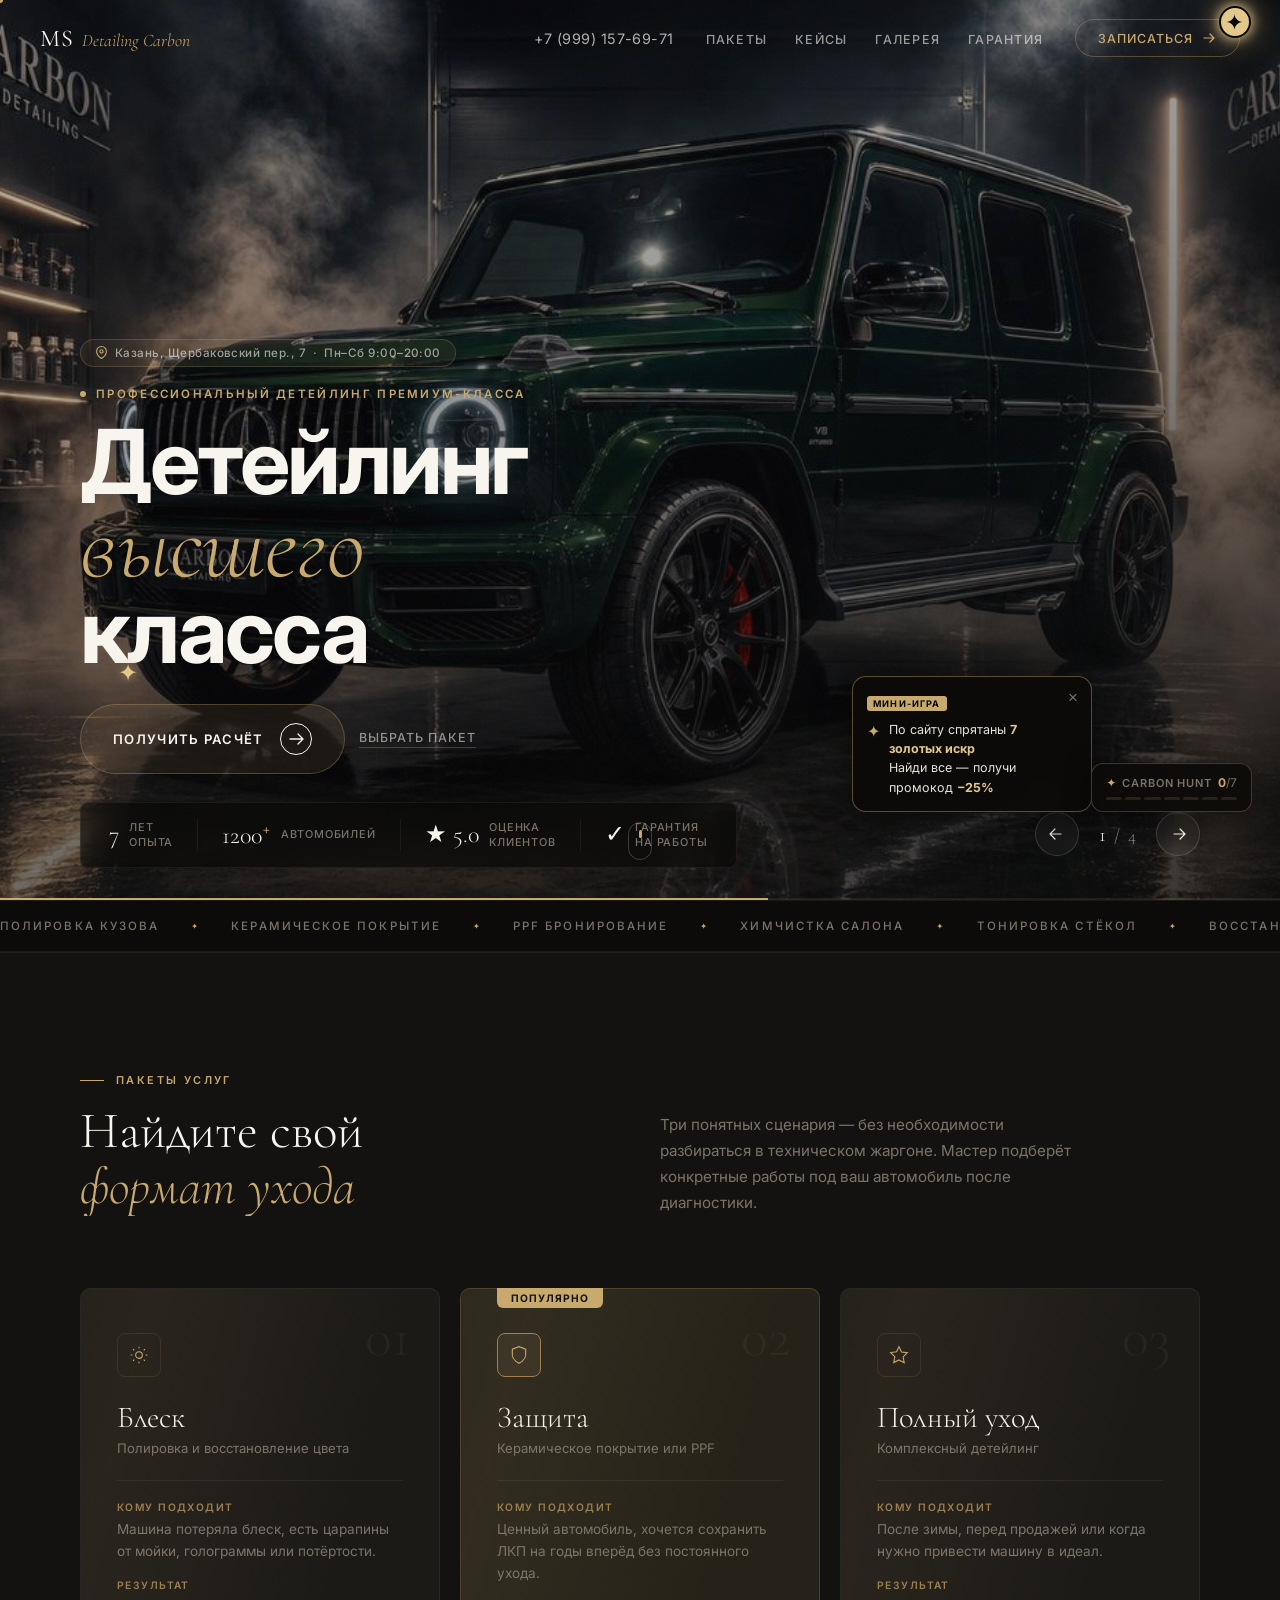
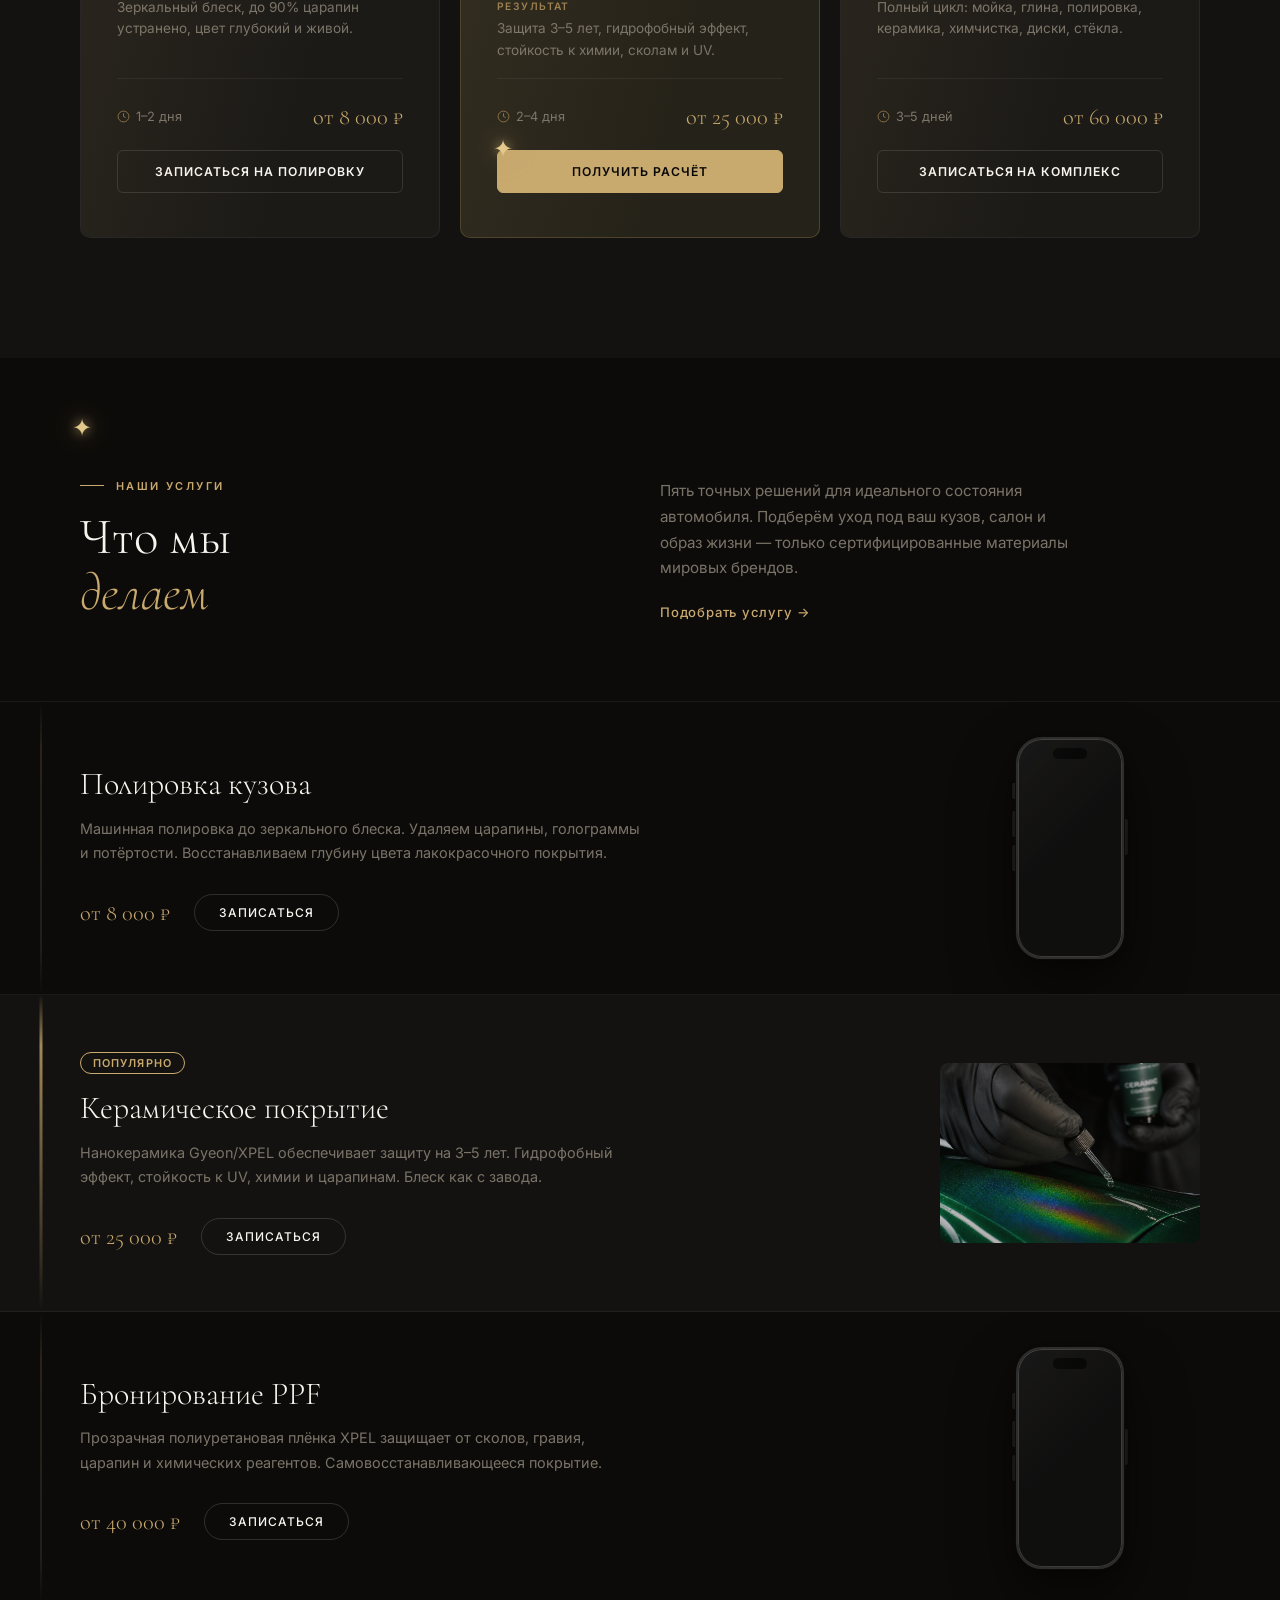
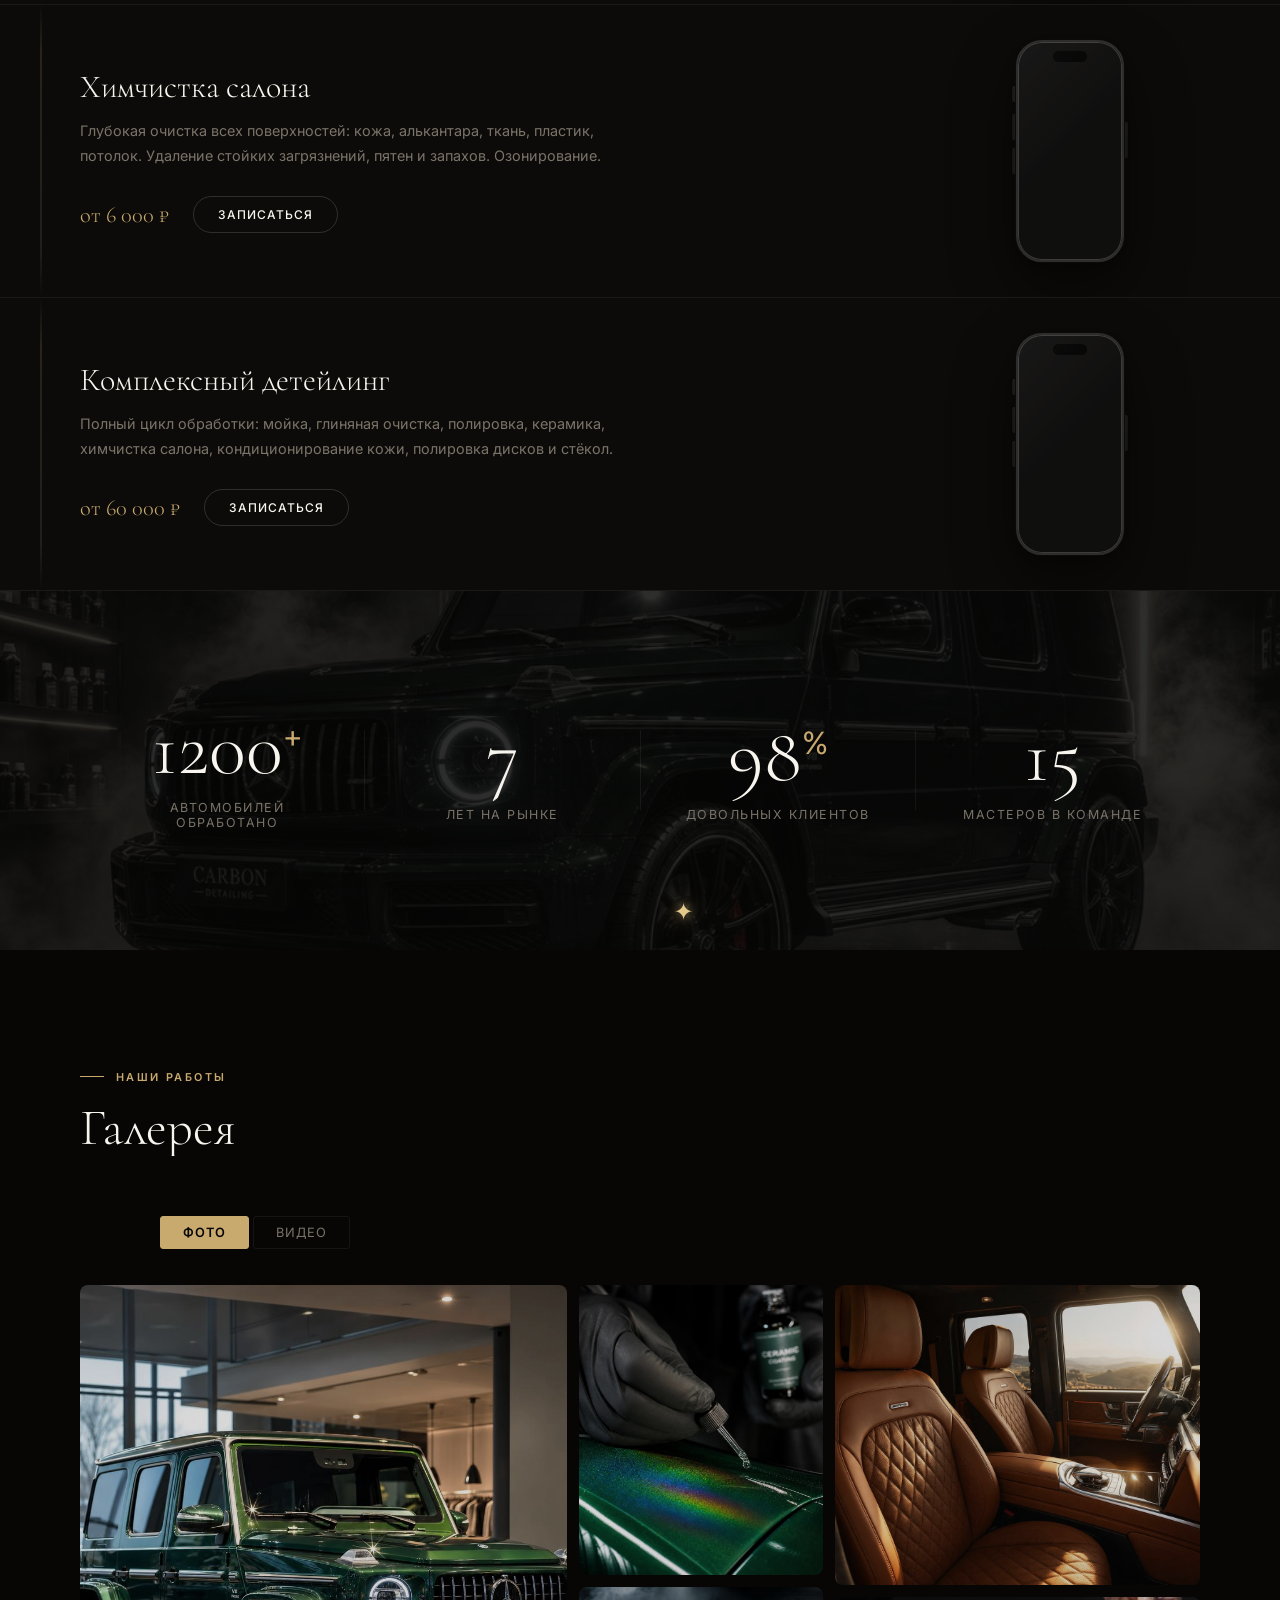
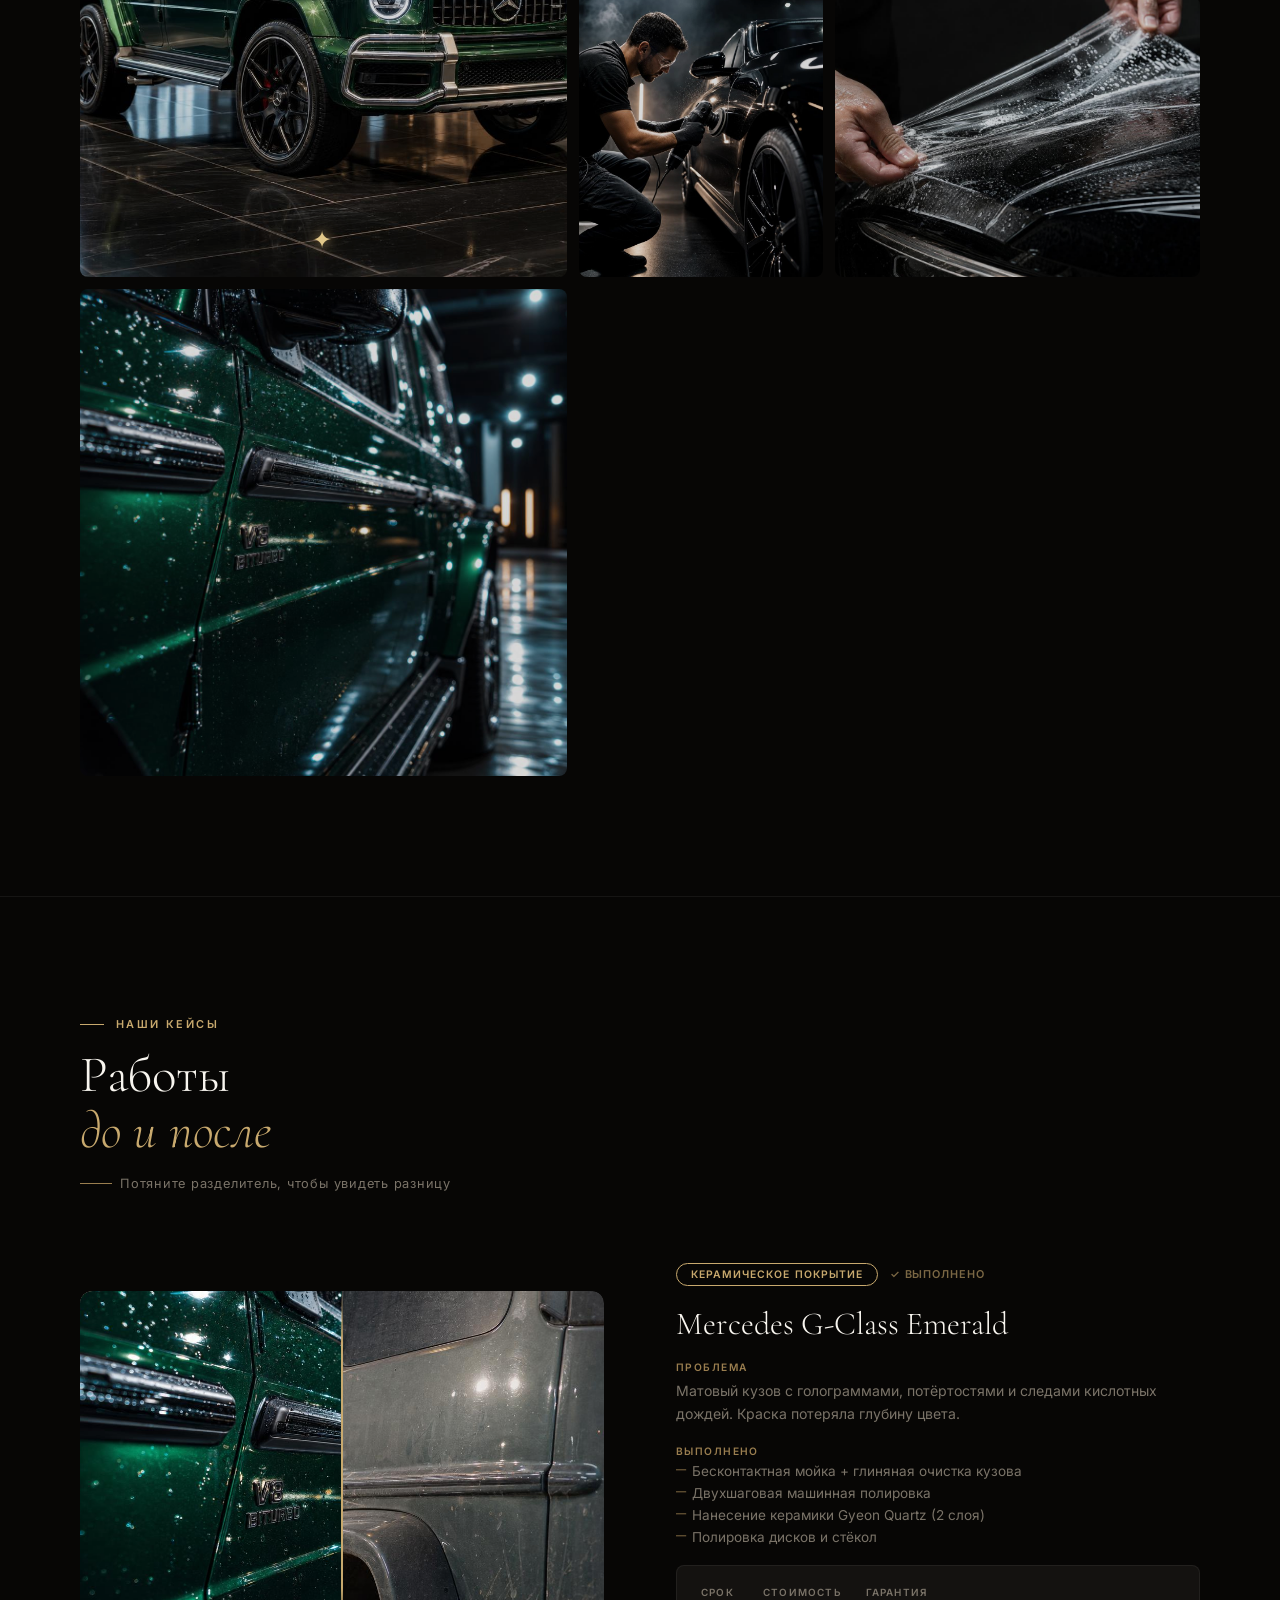
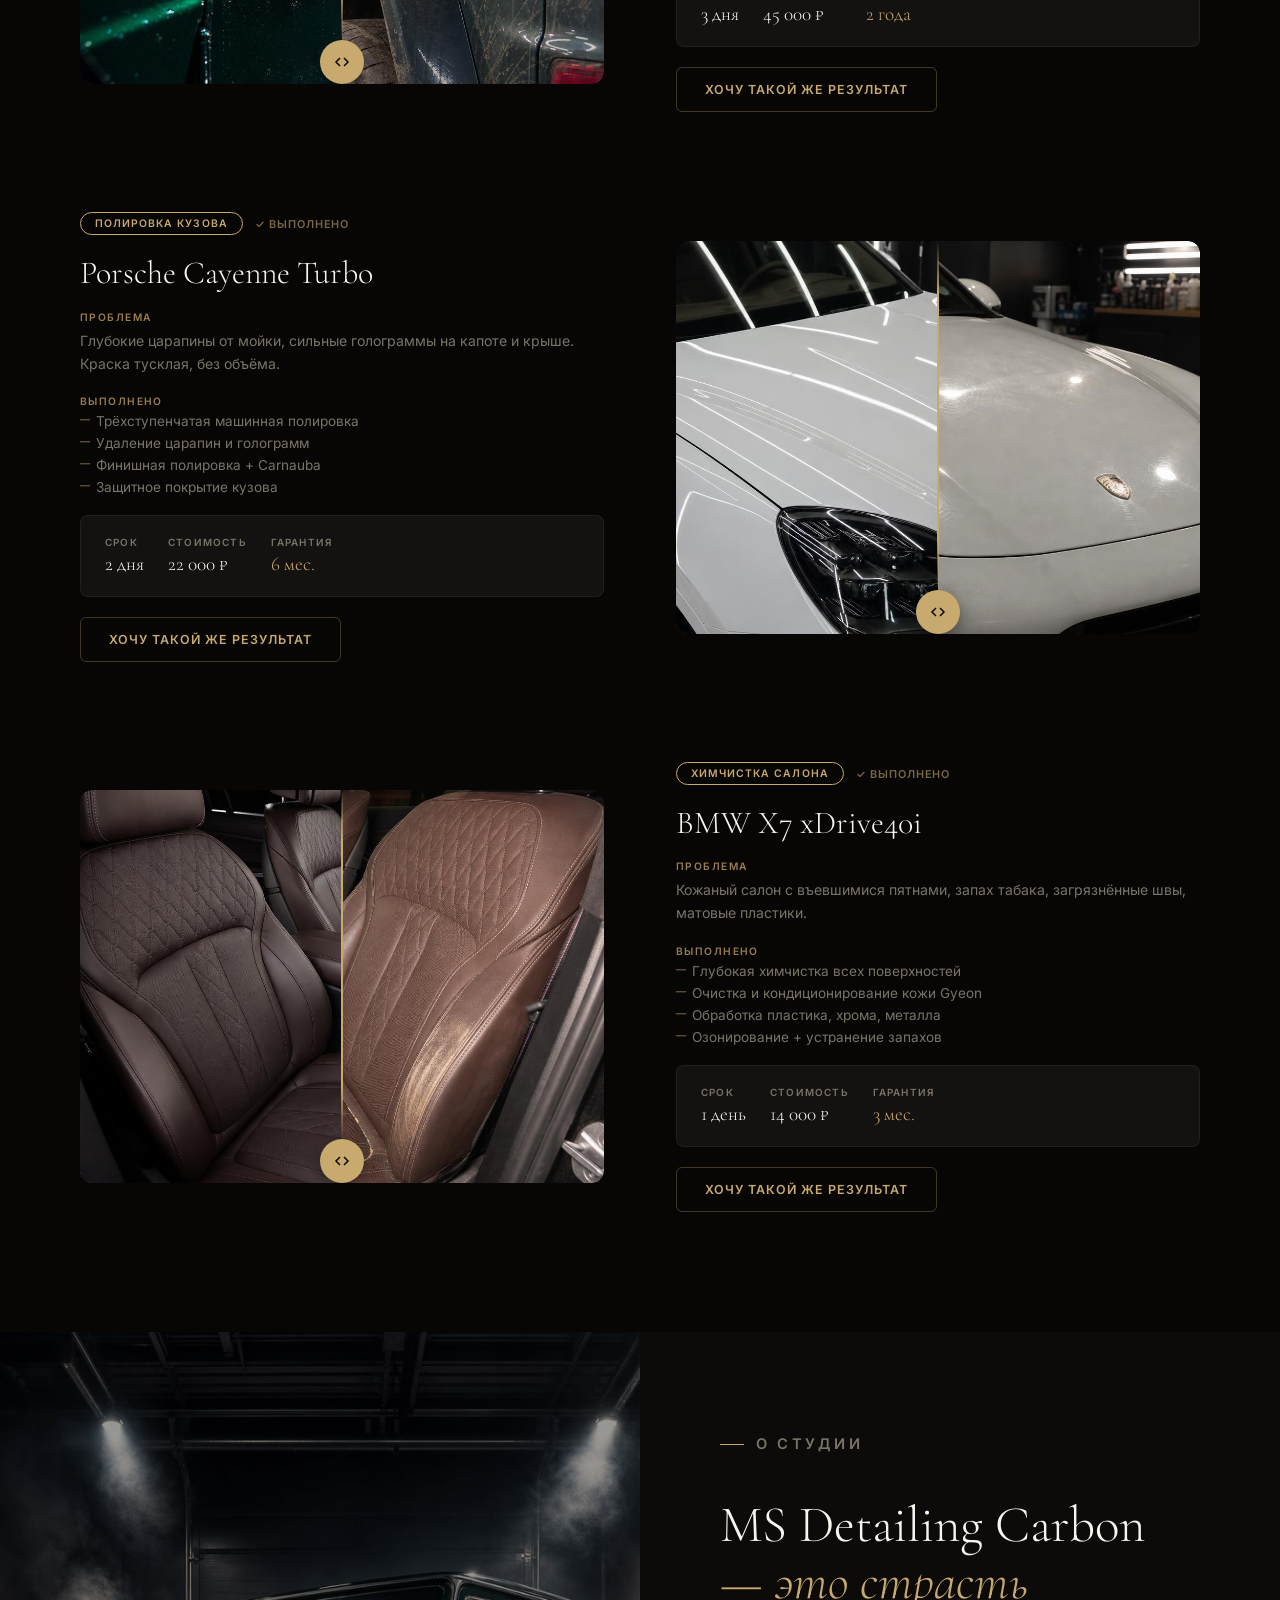
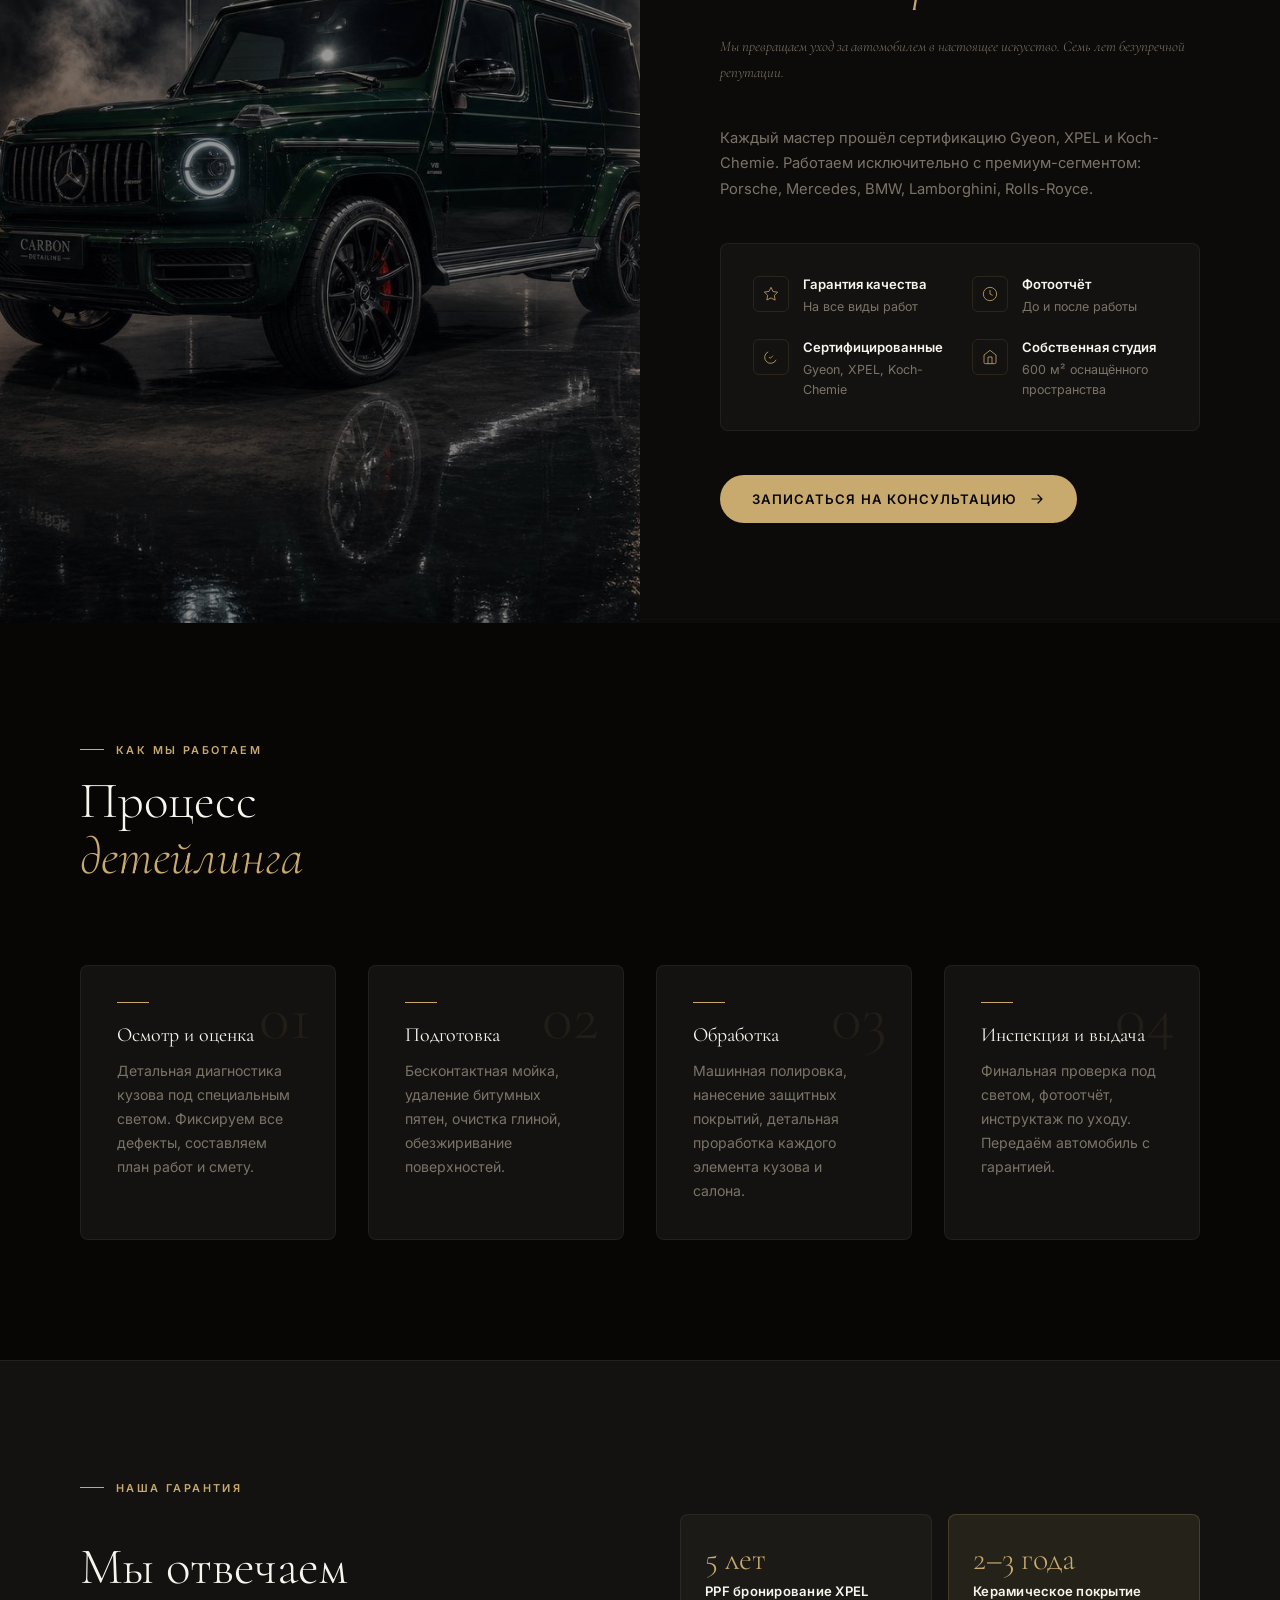
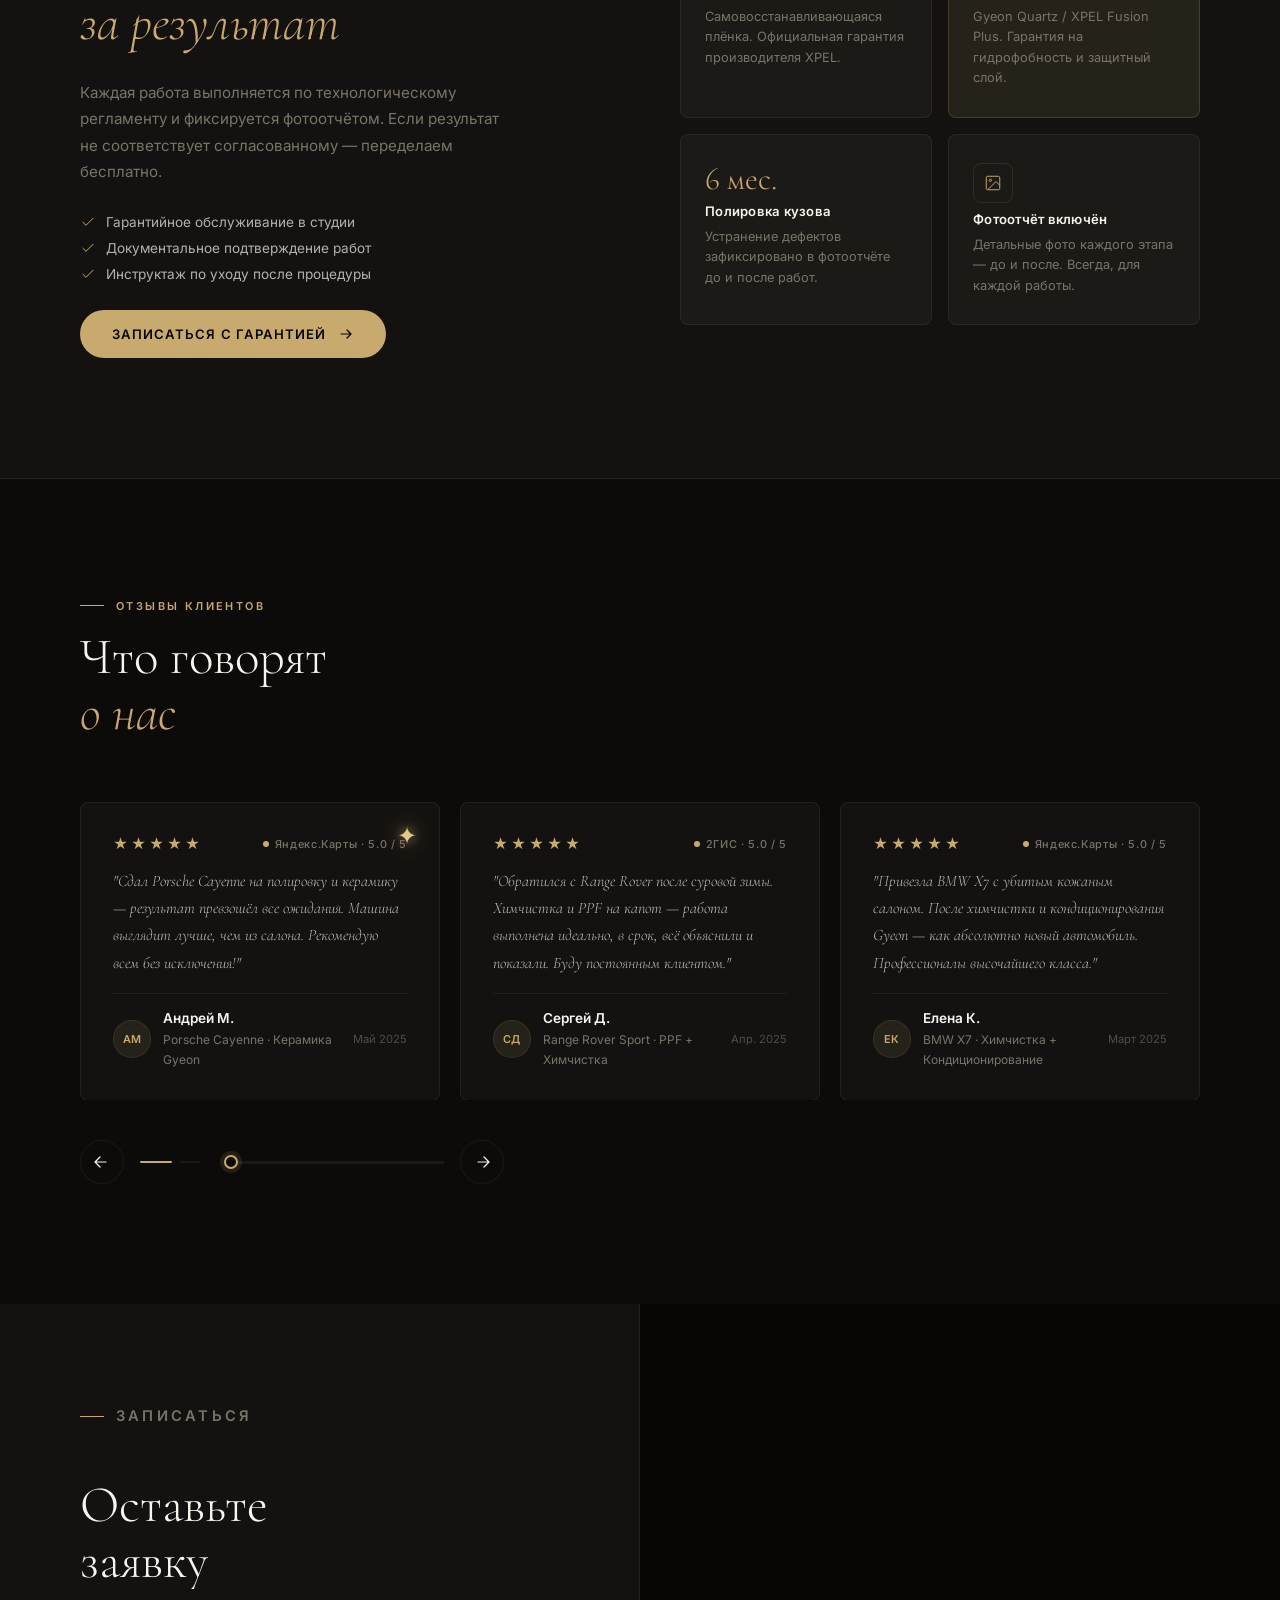
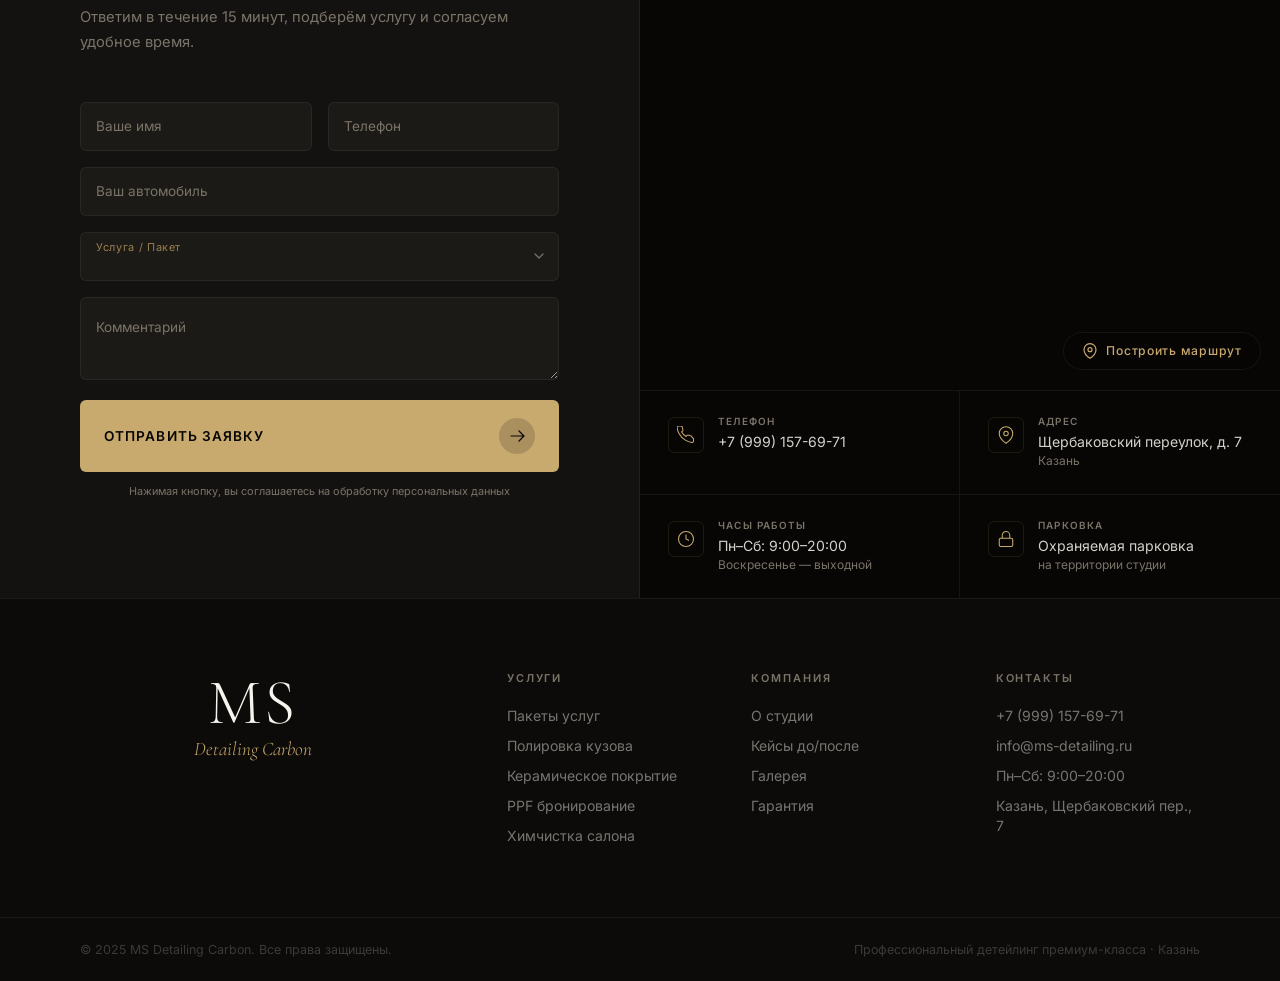
==== commit b7b9306d: "Refactor interface logic and clean up styles Replit-Commit-Author: Agent" ====
--- a/index.html
+++ b/index.html
@@ -21,7 +21,7 @@
     <div class="ch-body">
       <span class="ch-spark-icon">✦</span>
       <div class="ch-text">
-        По сайту спрятаны <strong>10 золотых искр</strong><br/>
+        По сайту спрятаны <strong>7 золотых искр</strong><br/>
         Найди все — получи промокод <strong>−25%</strong>
       </div>
     </div>
@@ -32,13 +32,12 @@
     <div class="cht-row">
       <span class="cht-icon">✦</span>
       <span class="cht-title">Carbon Hunt</span>
-      <span class="cht-score"><span id="carbonCount">0</span><span class="cht-of">/10</span></span>
+      <span class="cht-score"><span id="carbonCount">0</span><span class="cht-of">/7</span></span>
     </div>
     <div class="cht-bar">
+      <span class="cht-dot"></span>
       <span class="cht-dot"></span><span class="cht-dot"></span><span class="cht-dot"></span>
       <span class="cht-dot"></span><span class="cht-dot"></span><span class="cht-dot"></span>
-      <span class="cht-dot"></span><span class="cht-dot"></span><span class="cht-dot"></span>
-      <span class="cht-dot"></span>
     </div>
   </div>
 
@@ -57,7 +56,7 @@
       </div>
       <div class="cm-firework">✦ ✧ ✦ ✧ ✦</div>
       <h2 class="cm-title">Поздравляем!</h2>
-      <p class="cm-desc">Вы нашли все 10 карбоновых искр и открыли главный бонус студии</p>
+      <p class="cm-desc">Вы нашли все 7 карбоновых искр и открыли главный бонус студии</p>
       <div class="cm-discount">−25%</div>
       <div class="cm-code-wrap">
         <span class="cm-code-label">Промокод</span>
@@ -98,6 +97,8 @@
         <a href="#" class="nav-cta js-modal" data-cursor="link">
           <span>Записаться</span>
           <svg width="16" height="16" viewBox="0 0 16 16" fill="none"><path d="M3 8h10M9 4l4 4-4 4" stroke="currentColor" stroke-width="1.2" stroke-linecap="round" stroke-linejoin="round"/></svg>
+          <!-- SPARK 7 -->
+          <span class="carbon-spark" data-spark="7" title="Нашли искру!">✦</span>
         </a>
         <button class="nav-burger" id="burger" aria-label="Меню">
           <span></span><span></span>
@@ -802,8 +803,6 @@
       </div>
 
     </div>
-    <!-- SPARK 7 -->
-    <div class="carbon-spark" data-spark="7" title="Нашли искру!">✦</div>
   </section>
 
   <!-- ABOUT -->
@@ -840,8 +839,6 @@
         <span>Записаться на консультацию</span>
         <svg width="16" height="16" viewBox="0 0 16 16" fill="none"><path d="M3 8h10M9 4l4 4-4 4" stroke="currentColor" stroke-width="1.2" stroke-linecap="round" stroke-linejoin="round"/></svg>
       </a>
-      <!-- SPARK 8 -->
-      <div class="carbon-spark" data-spark="8" title="Нашли искру!">✦</div>
     </div>
   </section>
 
@@ -873,8 +870,6 @@
         <p>Финальная проверка под светом, фотоотчёт, инструктаж по уходу. Передаём автомобиль с гарантией.</p>
       </div>
     </div>
-    <!-- SPARK 9 -->
-    <div class="carbon-spark" data-spark="9" title="Нашли искру!">✦</div>
   </section>
 
   <!-- ═══════════════════════════════════ GUARANTEE ═══════════════════════════════════ -->
@@ -1151,8 +1146,6 @@
       <div class="footer-brand">
         <span class="footer-logo-ms">MS</span>
         <span class="footer-logo-det">Detailing Carbon</span>
-        <!-- SPARK 10 -->
-        <div class="carbon-spark" data-spark="10" title="Нашли искру!">✦</div>
       </div>
       <div class="footer-links-grid">
         <div>
--- a/style.css
+++ b/style.css
@@ -6,41 +6,24 @@
 
 .carbon-spark {
   position: absolute;
-  width: 28px; height: 28px;
+  width: 36px; height: 36px;
   display: flex; align-items: center; justify-content: center;
-  font-size: 17px; color: var(--gold);
+  font-size: 24px; color: var(--gold-bright);
   cursor: pointer; z-index: 50; user-select: none;
-  filter: drop-shadow(0 0 5px rgba(200,169,110,0.55));
+  filter: drop-shadow(0 0 6px rgba(200,169,110,0.9))
+          drop-shadow(0 0 14px rgba(200,169,110,0.45));
   animation: sparkPulse 2.6s ease-in-out infinite;
   transition: transform 0.2s var(--ease), filter 0.2s;
   -webkit-tap-highlight-color: transparent;
 }
 .carbon-spark:hover {
   transform: scale(1.7);
-  filter: drop-shadow(0 0 18px rgba(200,169,110,1));
+  filter: drop-shadow(0 0 10px rgba(226,200,138,1))
+          drop-shadow(0 0 26px rgba(200,169,110,0.9));
 }
 .carbon-spark.found {
   pointer-events: none;
   animation: sparkCollect 0.55s ease-out forwards;
-}
-
-/* ── Уровни сложности ──────────────────────────── */
-/* Средние — немного меньше */
-.carbon-spark[data-spark="2"],
-.carbon-spark[data-spark="3"],
-.carbon-spark[data-spark="5"],
-.carbon-spark[data-spark="8"],
-.carbon-spark[data-spark="10"] {
-  width: 22px; height: 22px; font-size: 13px;
-  filter: drop-shadow(0 0 3px rgba(200,169,110,0.38));
-}
-/* Сложные — маленькие, почти невидимые */
-.carbon-spark[data-spark="4"],
-.carbon-spark[data-spark="6"],
-.carbon-spark[data-spark="9"] {
-  width: 16px; height: 16px; font-size: 9px;
-  filter: drop-shadow(0 0 2px rgba(200,169,110,0.22));
-  animation: sparkPulseHard 5s ease-in-out infinite;
 }
 
 /* ── Позиции — по всему сайту, не в углах ─────── */
@@ -56,14 +39,18 @@
 .carbon-spark[data-spark="5"]  { top: 52px; left: 64px; }
 /* 6 — Статистика, центр-низ (сложная) */
 .carbon-spark[data-spark="6"]  { bottom: 20px; left: 52%; }
-/* 7 — Кейсы, нижний левый угол */
-.carbon-spark[data-spark="7"]  { bottom: 42px; left: 48px; }
-/* 8 — О студии, верх контентной части */
-.carbon-spark[data-spark="8"]  { top: 44px; left: 30px; }
-/* 9 — Процесс, центр секции (сложная) */
-.carbon-spark[data-spark="9"]  { bottom: 30px; left: 50%; }
-/* 10 — Футер, рядом с логотипом */
-.carbon-spark[data-spark="10"] { bottom: 6px; right: 0; }
+/* 7 — Навигация, рядом с кнопкой записи */
+.nav-cta .carbon-spark {
+  top: -14px; right: -12px;
+  width: 32px; height: 32px;
+  font-size: 22px;
+  color: var(--black);
+  background: var(--gold-bright);
+  border: 2px solid var(--black);
+  border-radius: 50%;
+  filter: drop-shadow(0 0 6px rgba(226,200,138,1))
+          drop-shadow(0 0 14px rgba(200,169,110,0.8));
+}
 
 /* ── Родители с position:relative ─────────────── */
 .services          { position: relative; }
@@ -103,14 +90,13 @@
   box-shadow: 0 4px 24px rgba(0,0,0,0.5);
   cursor: default;
   transition: border-color 0.4s, box-shadow 0.4s;
-  opacity: 0; transform: translateY(8px);
-  animation: trackerAppear 0.5s 1.2s var(--ease-out) forwards;
+  opacity: 1; transform: translateY(0);
   min-width: 148px;
 }
 .carbon-hunt-tracker.complete {
   border-color: rgba(200,169,110,0.7);
   box-shadow: 0 0 28px rgba(200,169,110,0.25), 0 4px 24px rgba(0,0,0,0.5);
-  animation: trackerPop 0.5s var(--ease-out) forwards;
+  animation: trackerPop 0.5s ease-out forwards;
 }
 .cht-row {
   display: flex; align-items: center; gap: 6px;
@@ -135,7 +121,6 @@
   box-shadow: 0 0 5px rgba(200,169,110,0.5);
 }
 
-@keyframes trackerAppear { to { opacity: 1; transform: translateY(0); } }
 @keyframes trackerPop {
   0%   { transform: scale(1); }
   45%  { transform: scale(1.08); box-shadow: 0 0 32px rgba(200,169,110,0.4), 0 4px 24px rgba(0,0,0,0.5); }
@@ -156,7 +141,7 @@
   box-shadow: 0 8px 36px rgba(0,0,0,0.6);
   opacity: 0; transform: translateX(12px);
   pointer-events: none;
-  transition: opacity 0.4s var(--ease-out), transform 0.4s var(--ease-out);
+  transition: opacity 0.4s ease-out, transform 0.4s ease-out;
 }
 .carbon-hint.visible  { opacity: 1; transform: translateX(0); pointer-events: auto; }
 .carbon-hint.hiding   { opacity: 0; transform: translateX(12px); pointer-events: none; }
@@ -201,7 +186,7 @@
   white-space: nowrap;
   opacity: 0;
   pointer-events: none;
-  transition: opacity 0.3s var(--ease-out), transform 0.3s var(--ease-out);
+  transition: opacity 0.3s ease-out, transform 0.3s ease-out;
   box-shadow: 0 4px 20px rgba(0,0,0,0.4);
 }
 .spark-toast.visible {
@@ -433,12 +418,6 @@
   .cm-discount { font-size: 60px; }
   .cm-title { font-size: 30px; }
   .carbon-spark[data-spark="1"] { bottom: 90px; right: 24px; }
-  .carbon-spark[data-spark="5"],
-  .carbon-spark[data-spark="6"],
-  .carbon-spark[data-spark="7"],
-  .carbon-spark[data-spark="9"],
-  .carbon-spark[data-spark="10"] { right: 16px; }
-  .carbon-spark[data-spark="8"] { right: 14px; bottom: 18px; }
   .cm-code-wrap { gap: 6px; padding-left: 12px; padding-right: 12px; }
   .cm-code { font-size: 16px; }
 }
@@ -636,6 +615,7 @@
 .nav-links a:hover { color: var(--white); }
 
 .nav-cta {
+  position: relative;
   display: flex; align-items: center; gap: 8px;
   padding: 10px 22px;
   border: 1px solid rgba(200,169,110,0.35); border-radius: 100px;
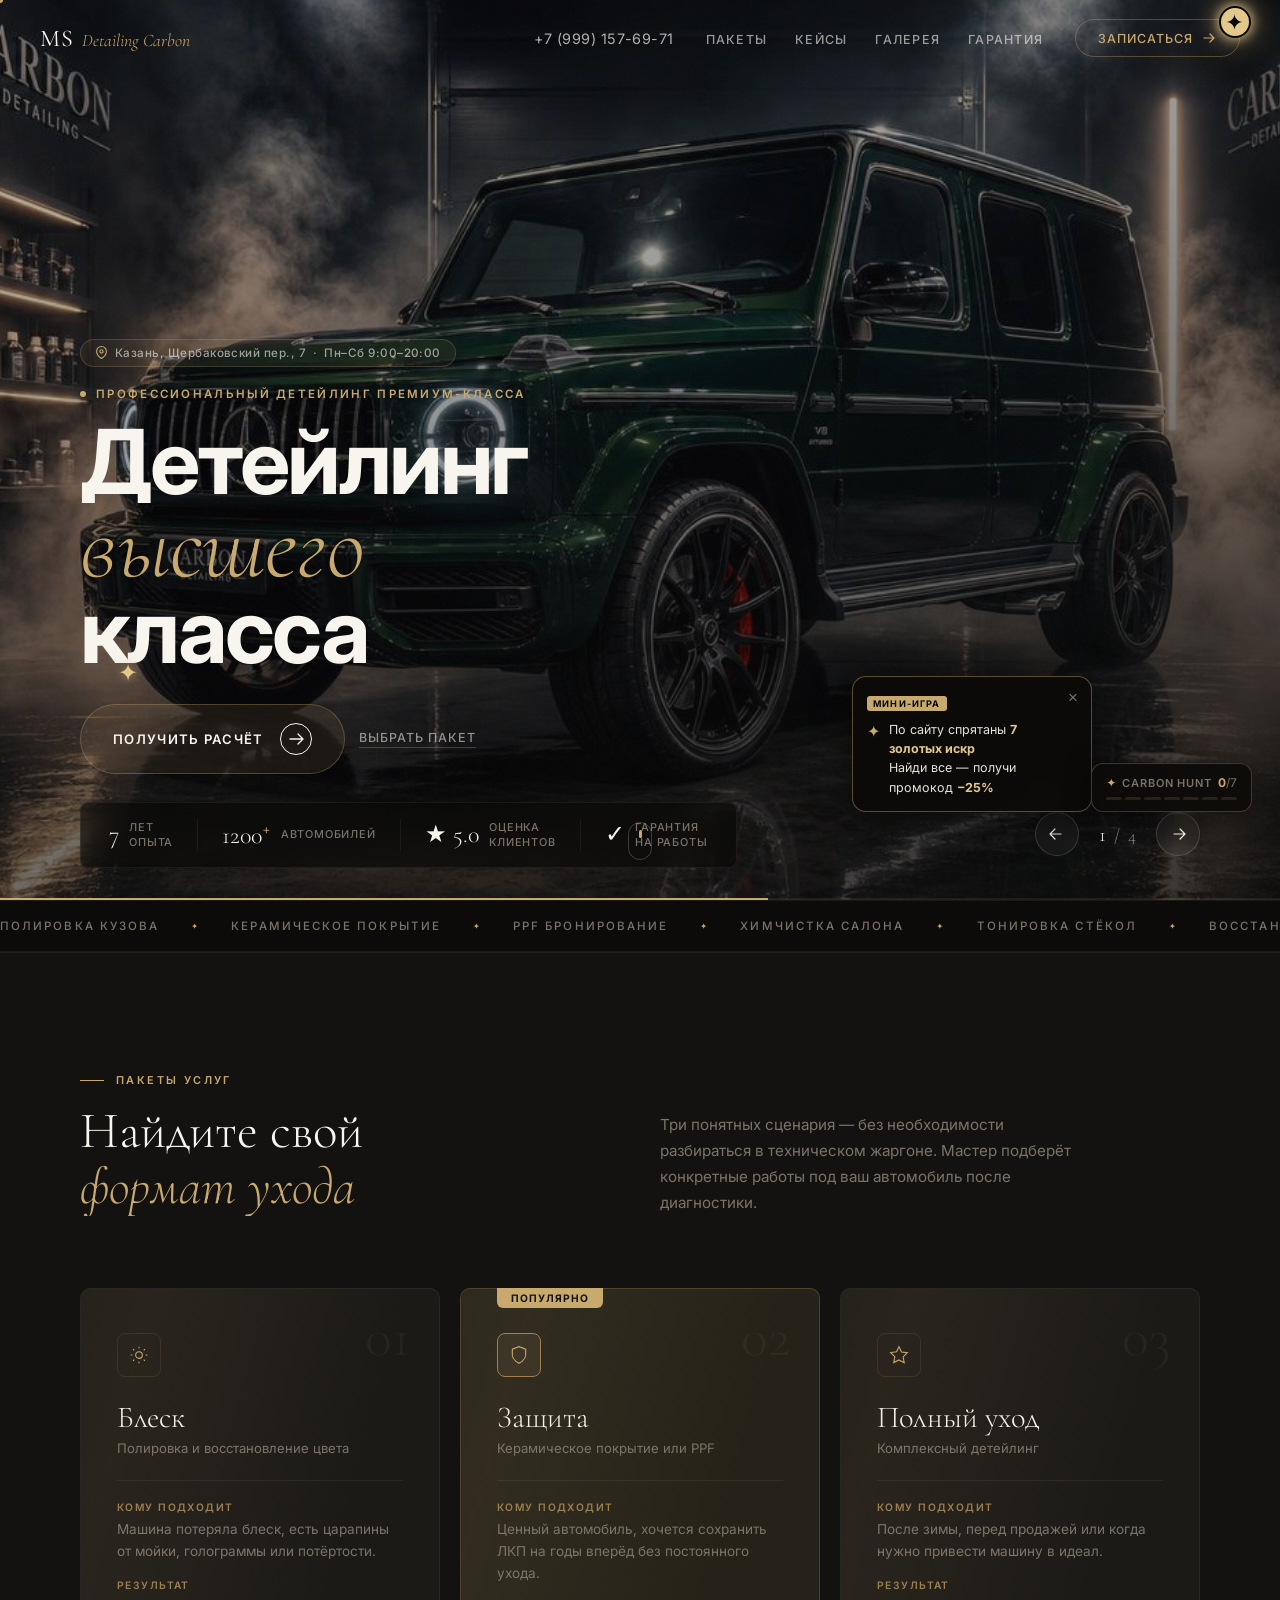
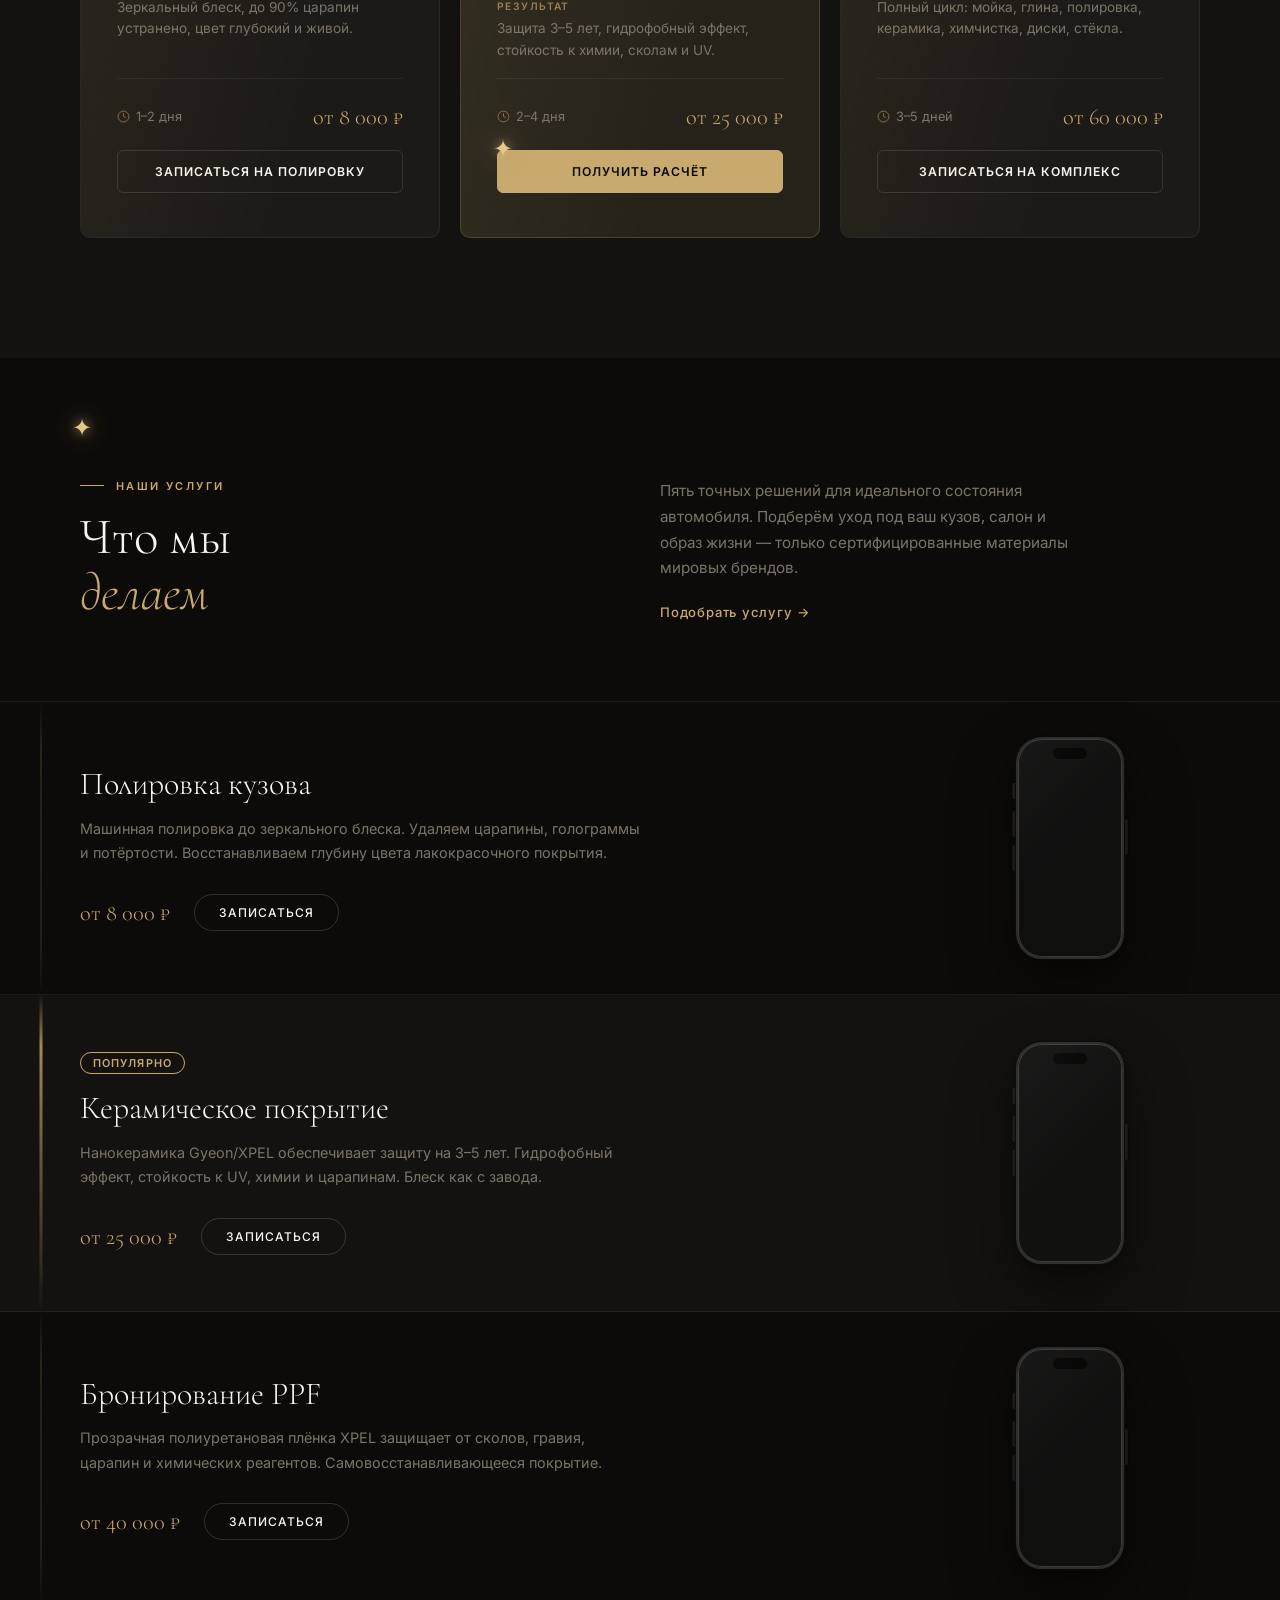
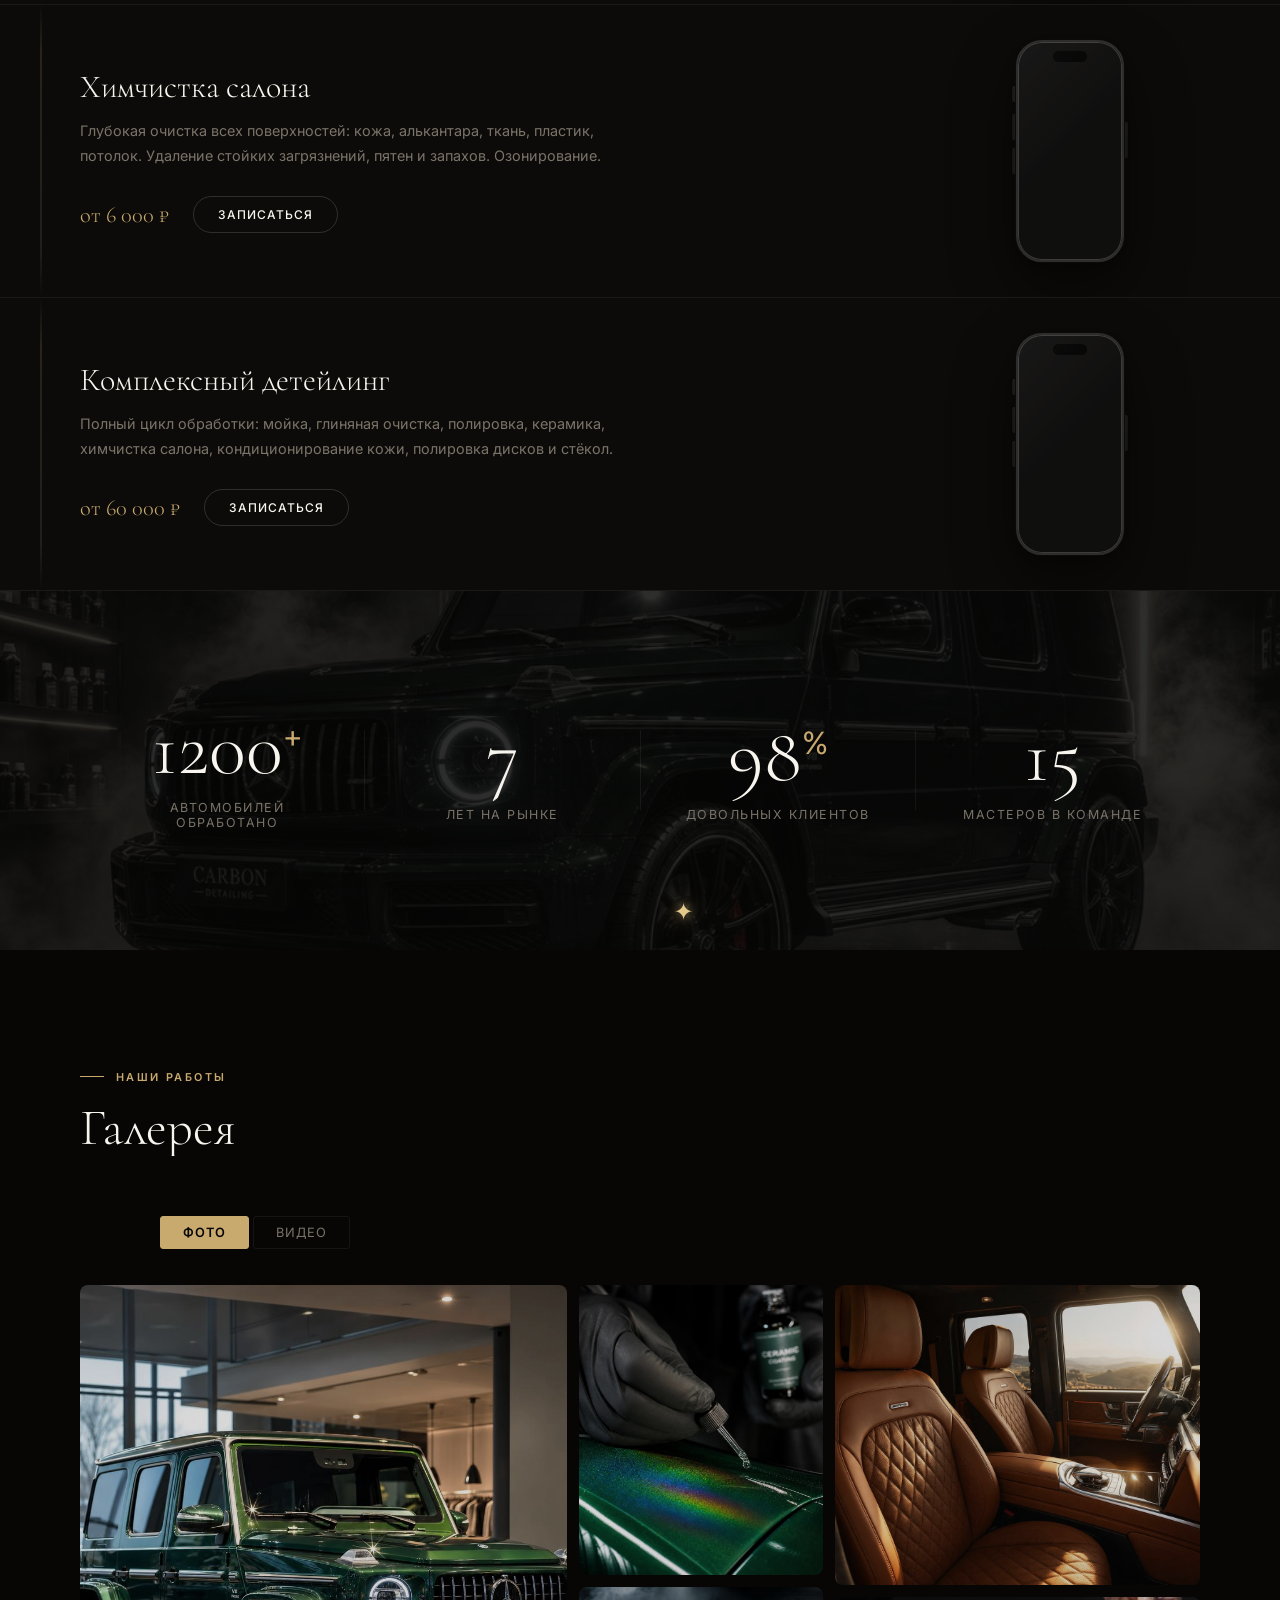
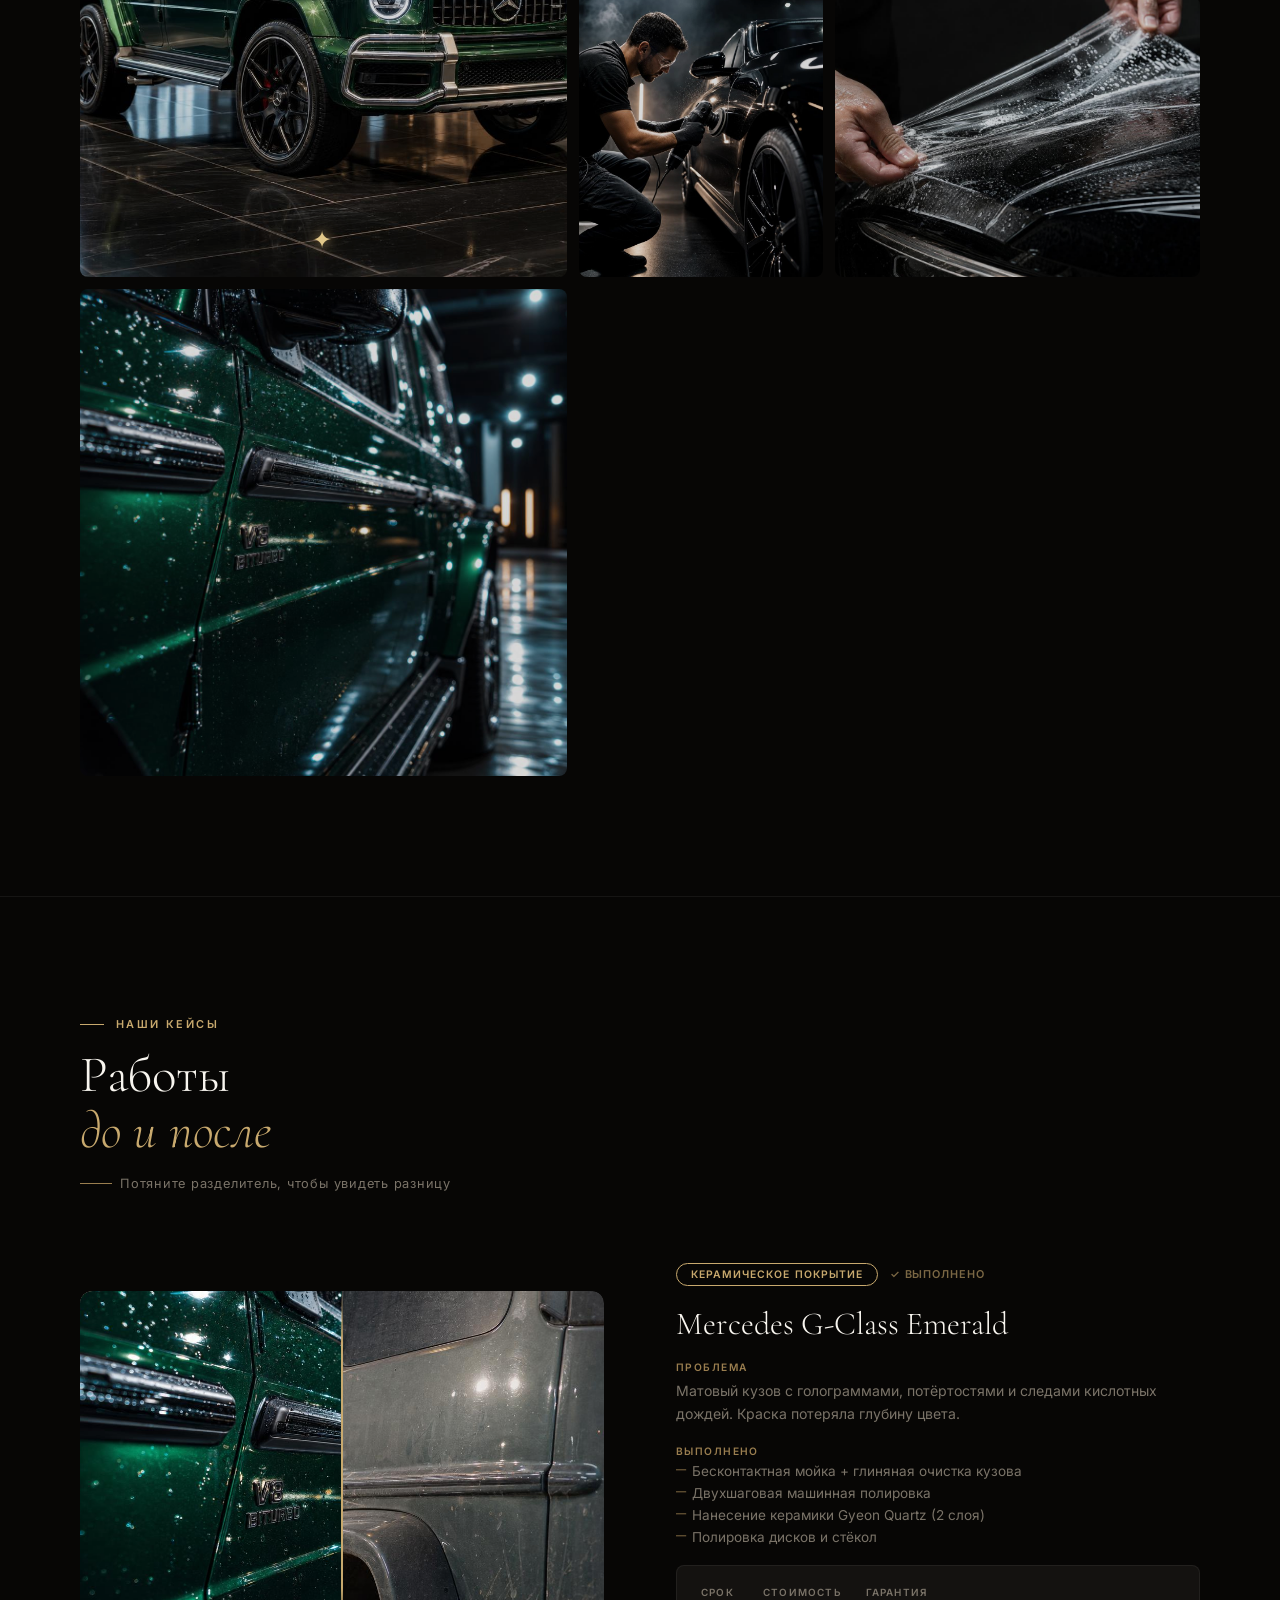
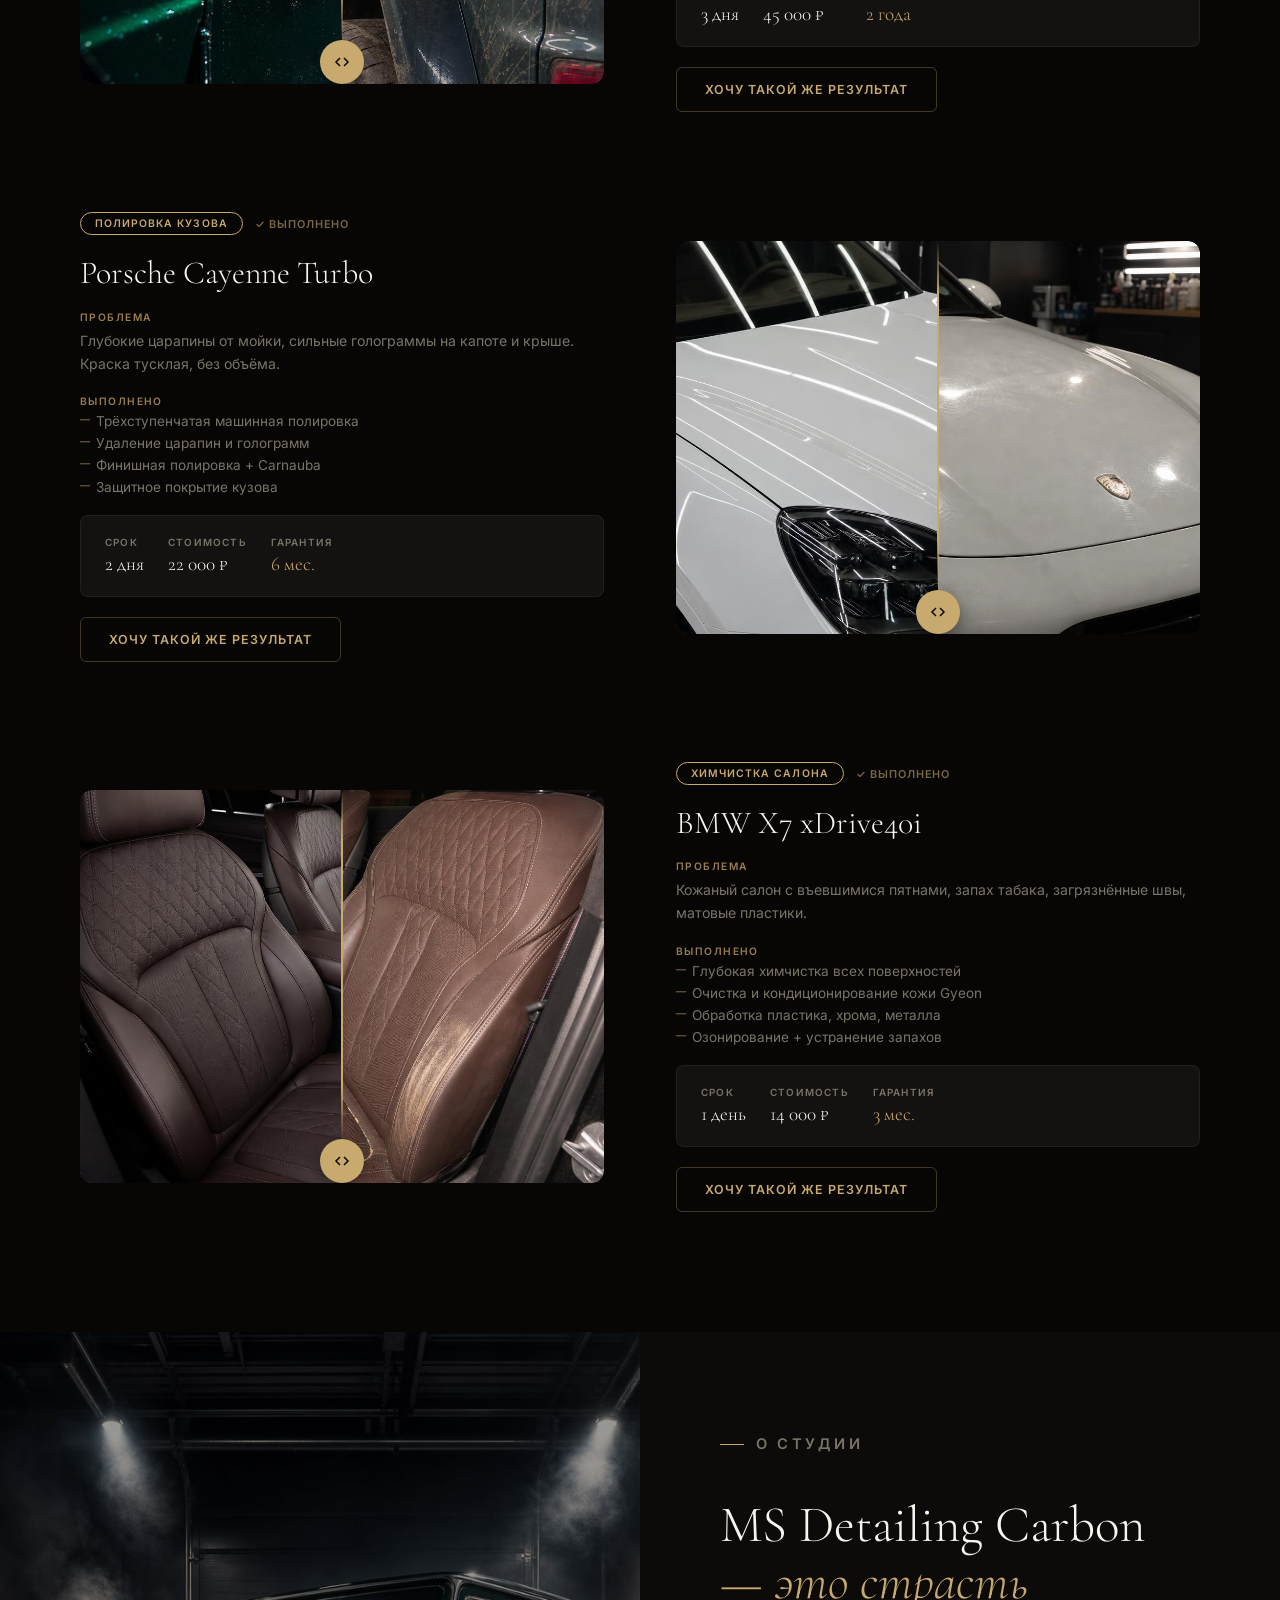
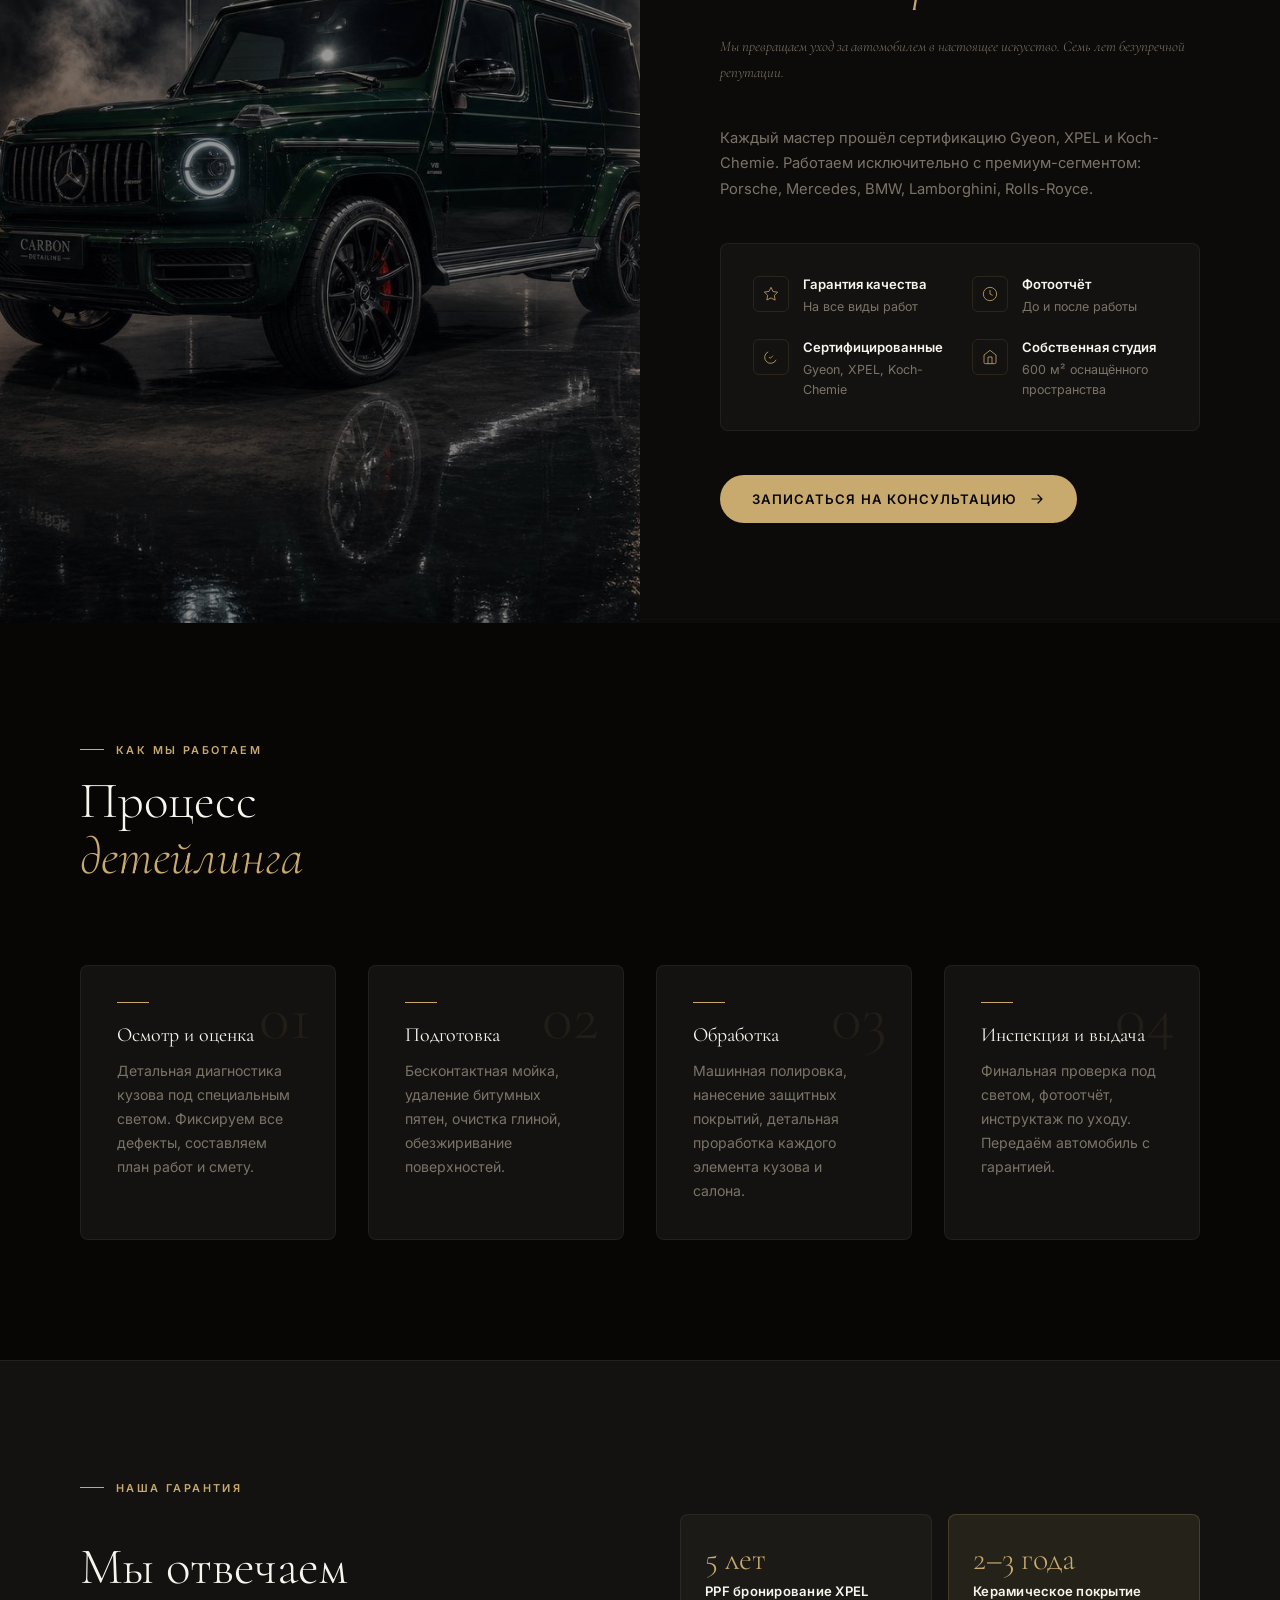
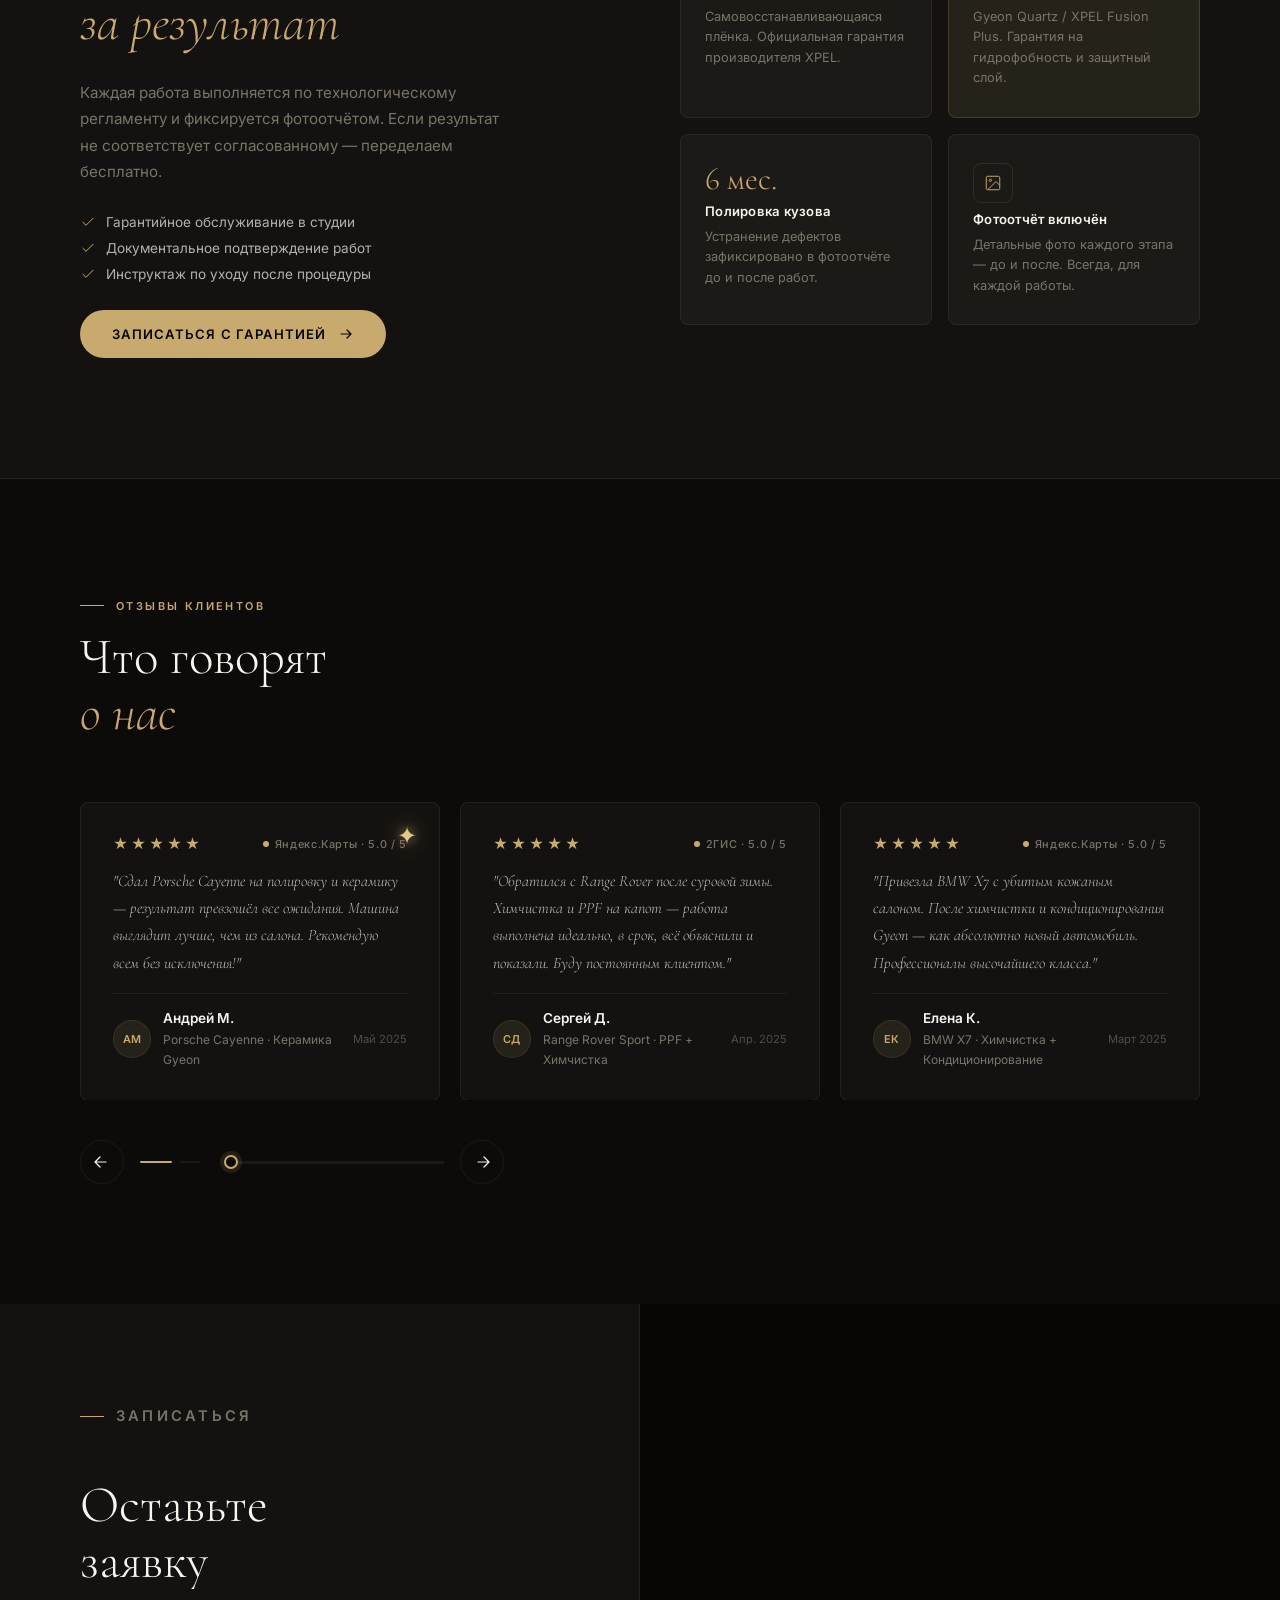
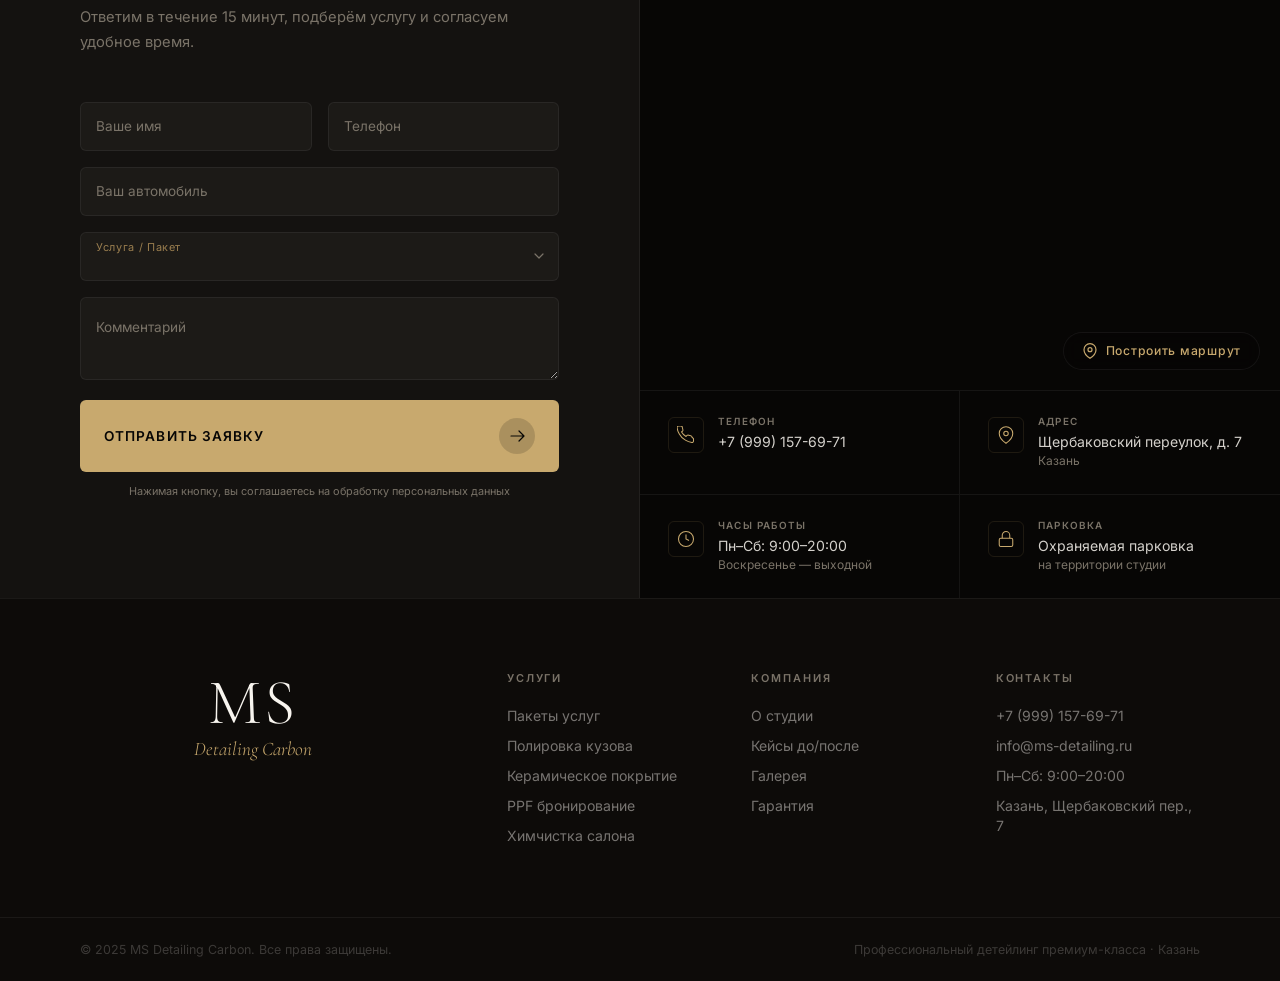
==== commit 0d205518: "Update index and add media assets Replit-Commit-Author: Agent" ====
--- a/index.html
+++ b/index.html
@@ -396,8 +396,18 @@
               <a href="#" class="si-btn js-modal" data-cursor="link">Записаться</a>
             </div>
           </div>
-          <div class="si-img">
-            <img src="assets/ceramic-apply.jpg" alt="Керамическое покрытие" loading="lazy"/>
+          <div class="si-img si-img--phone">
+            <div class="iphone-wrap">
+              <div class="iphone-btn-silent"></div>
+              <div class="iphone-btn-vol-up"></div>
+              <div class="iphone-btn-vol-down"></div>
+              <div class="iphone-btn-power"></div>
+              <div class="iphone-frame">
+                <video autoplay loop muted playsinline preload="auto">
+                  <source src="assets/ceramika.mp4" type="video/mp4"/>
+                </video>
+              </div>
+            </div>
           </div>
         </div>
       </div>
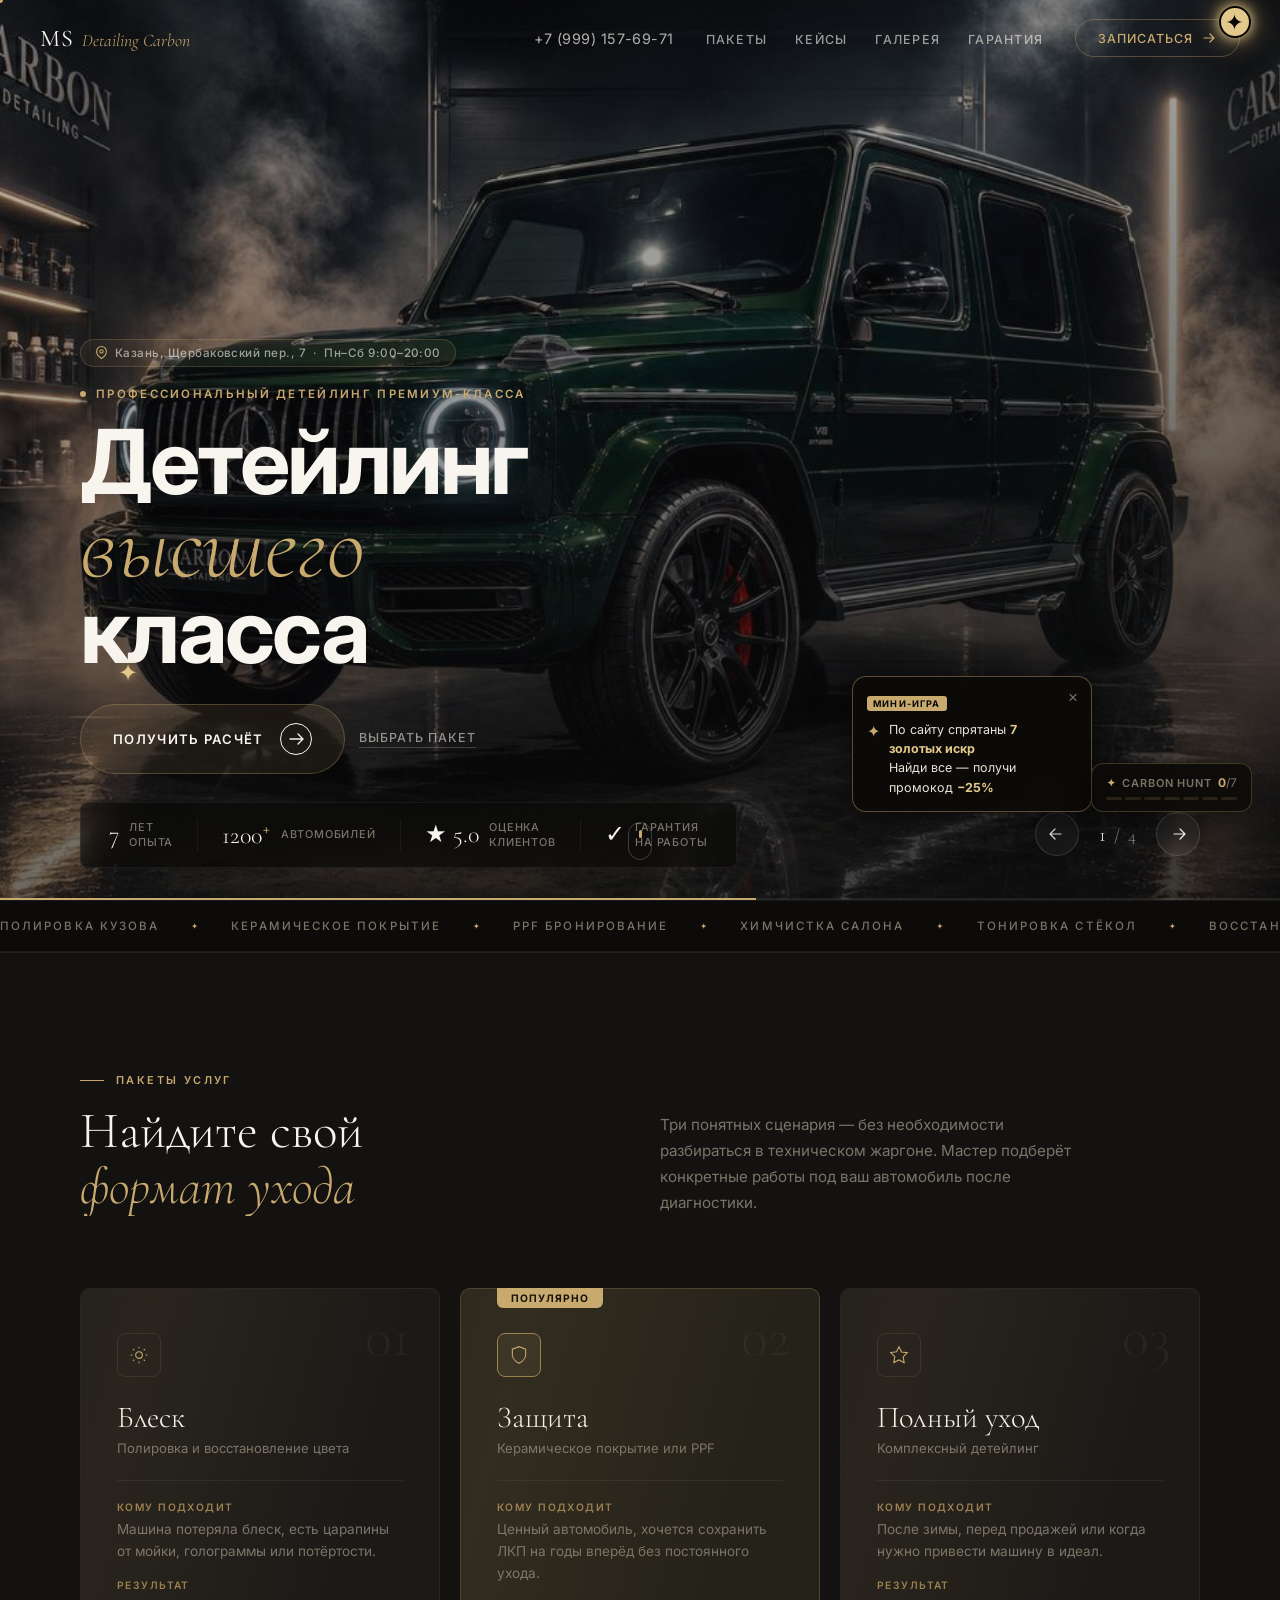
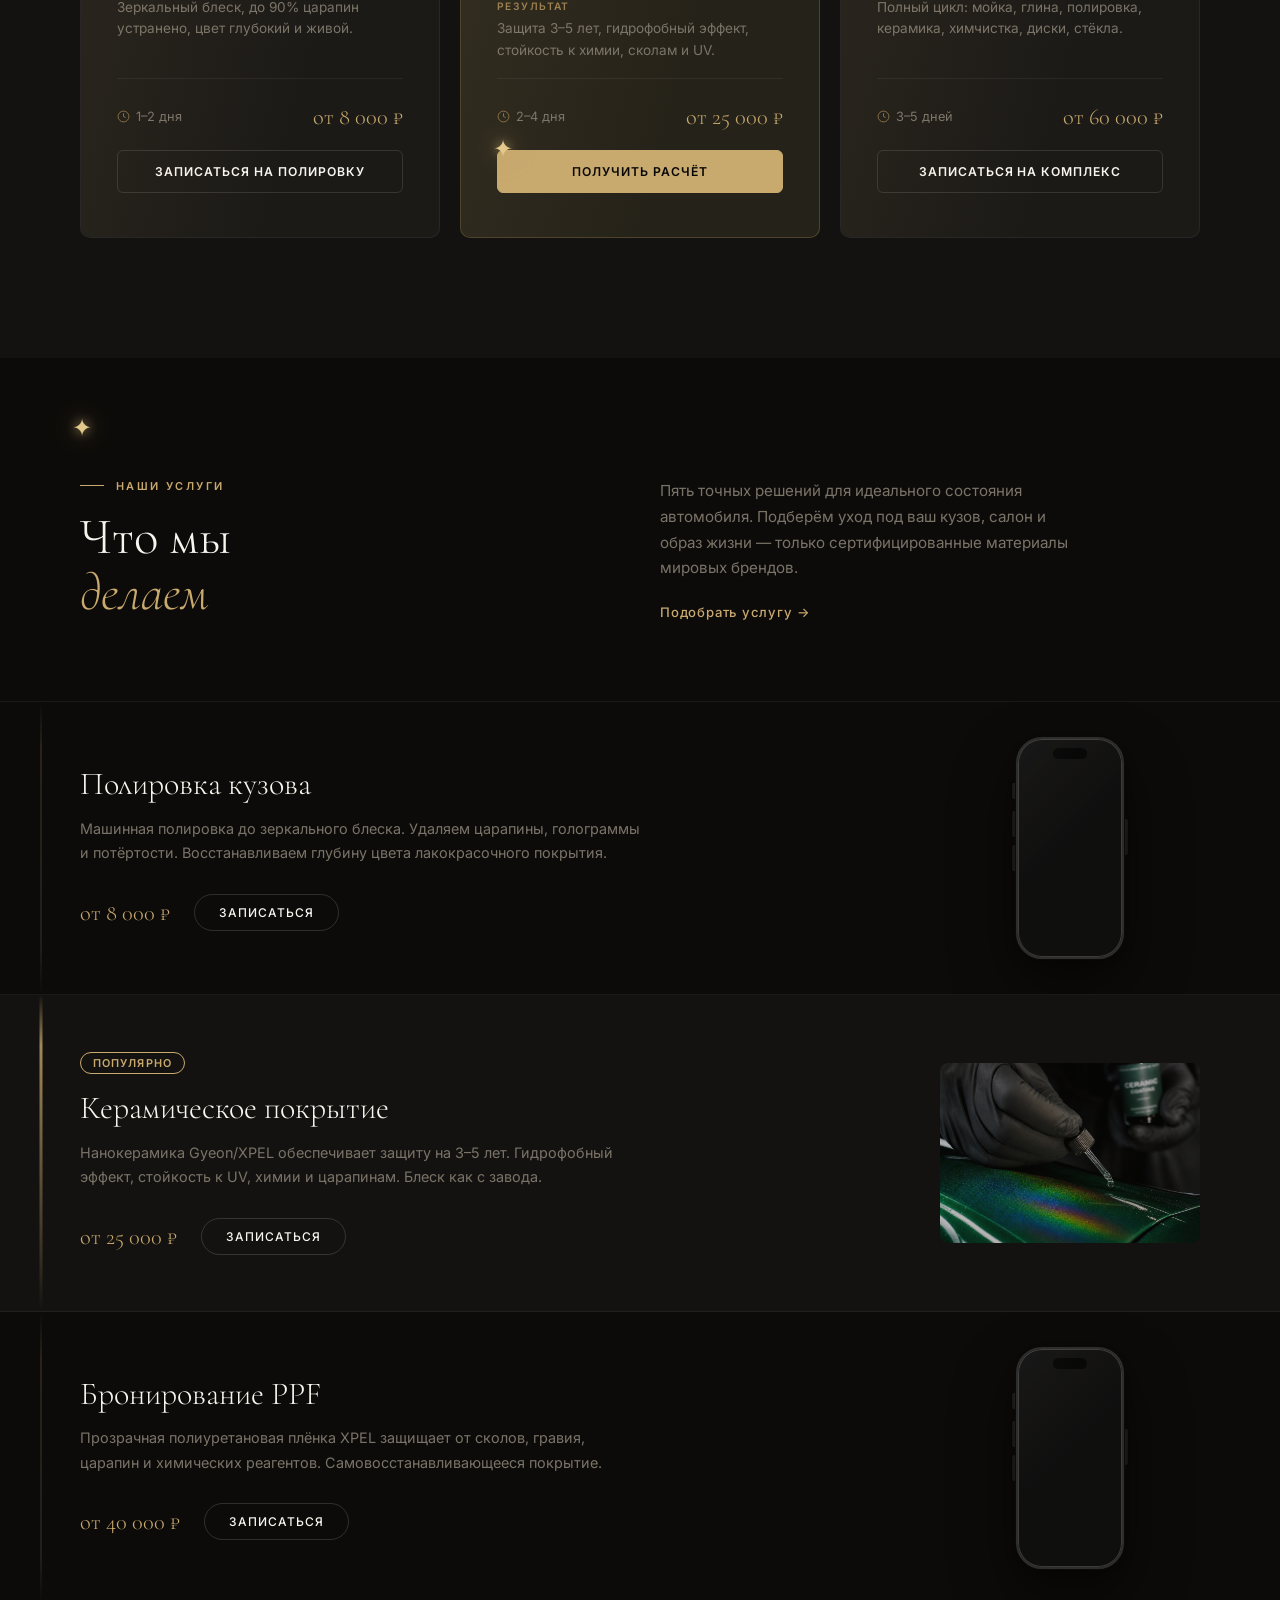
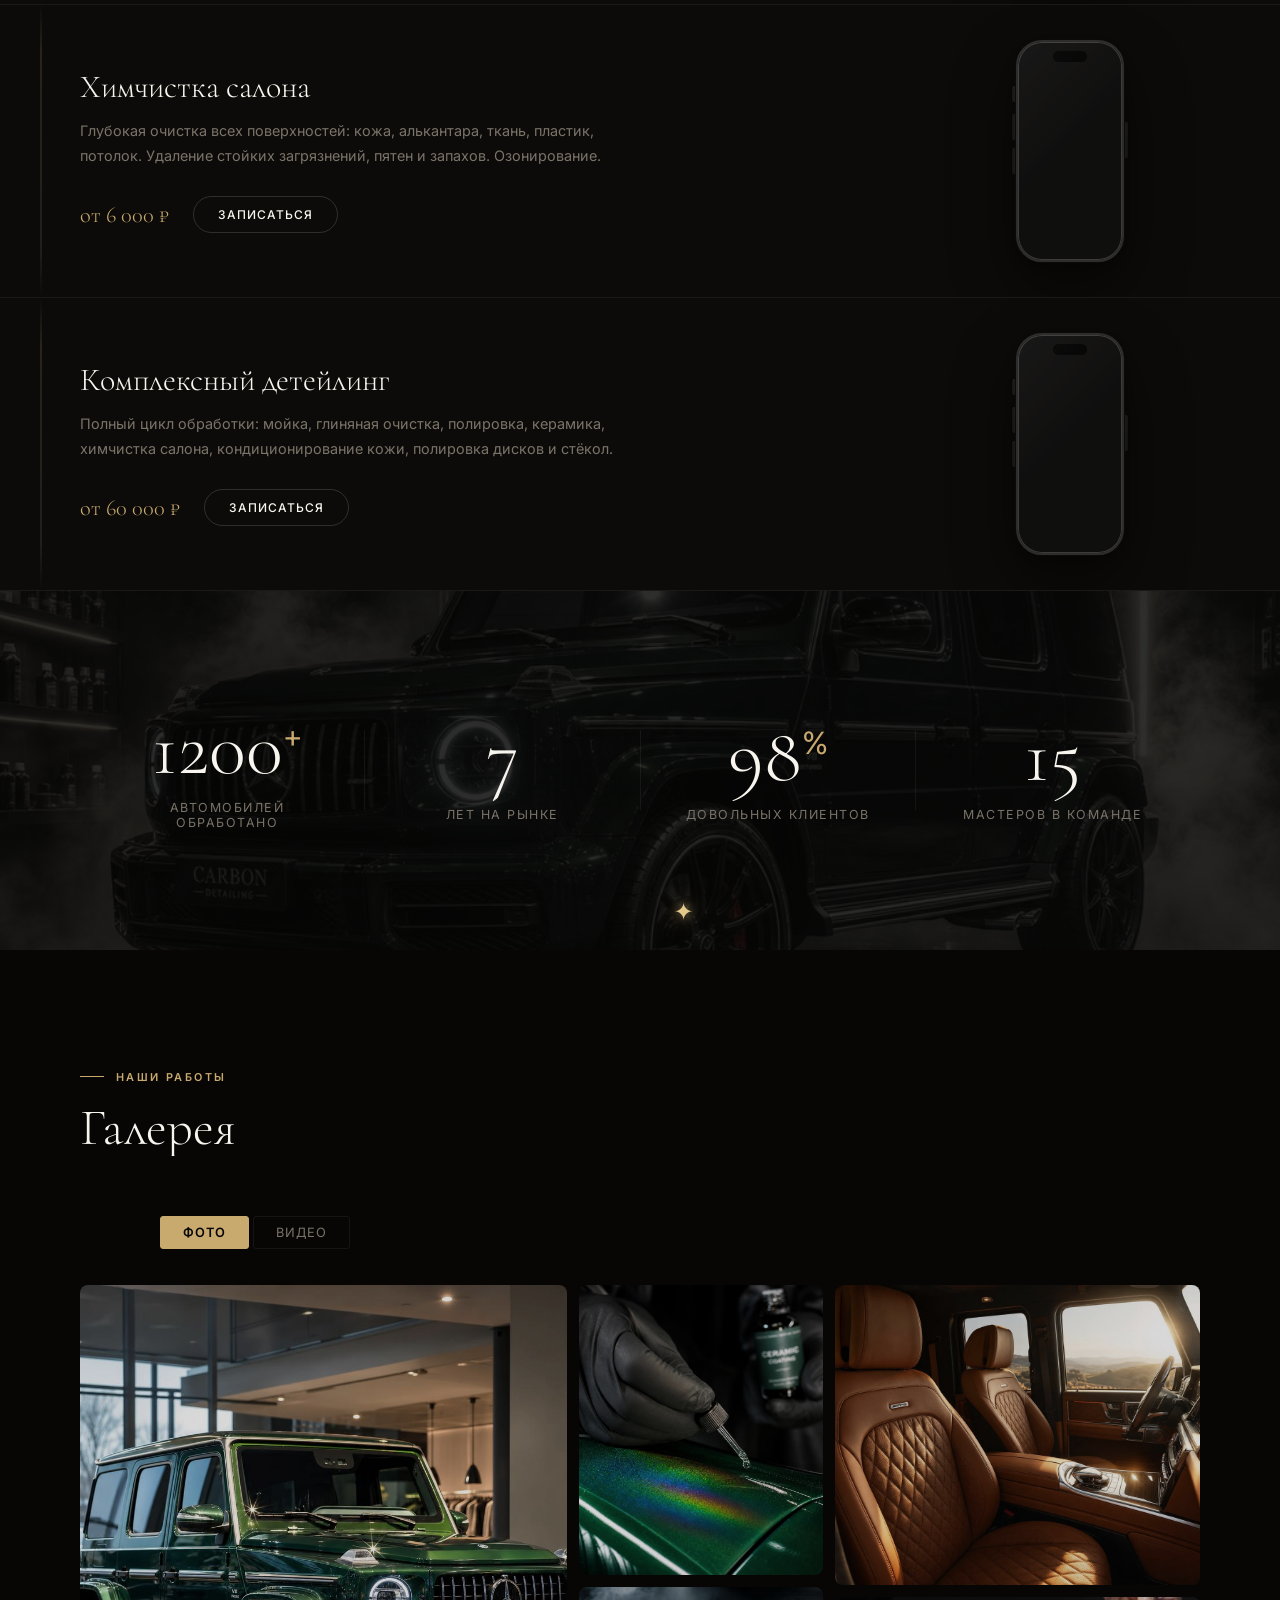
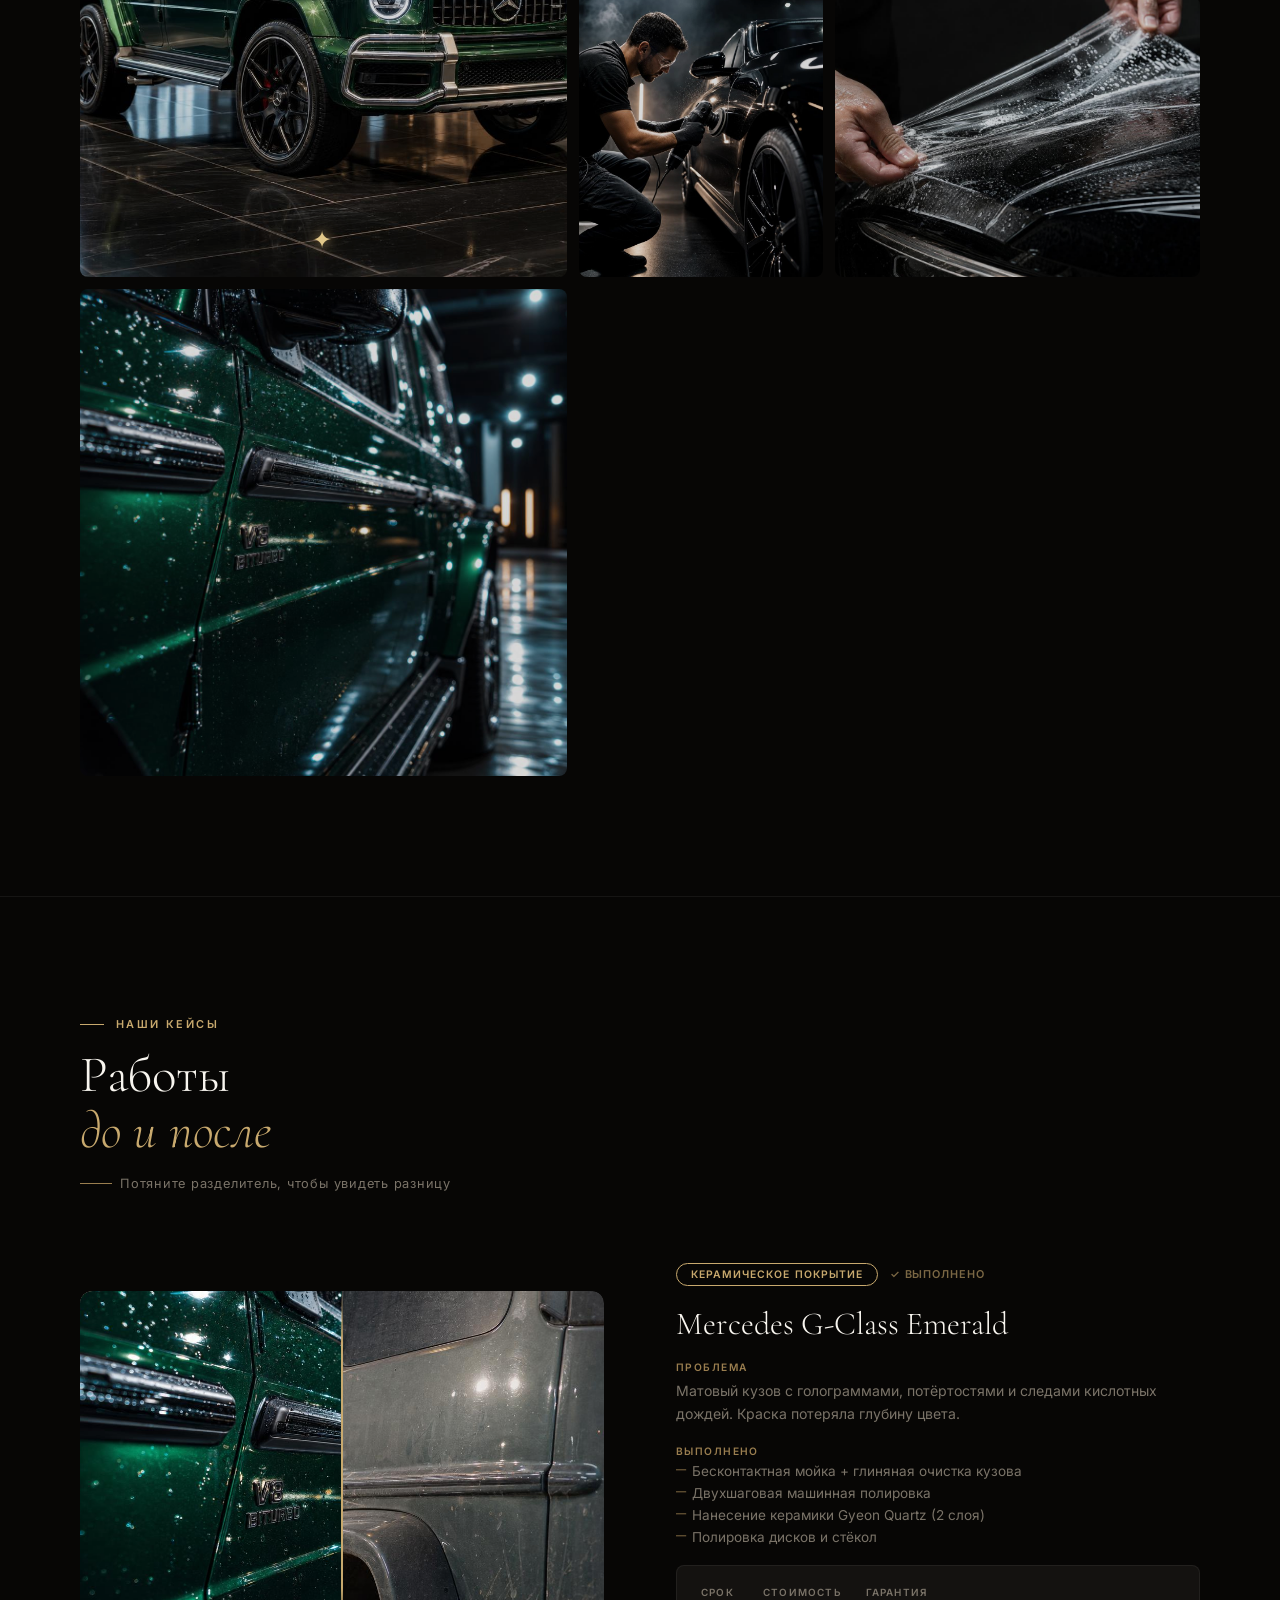
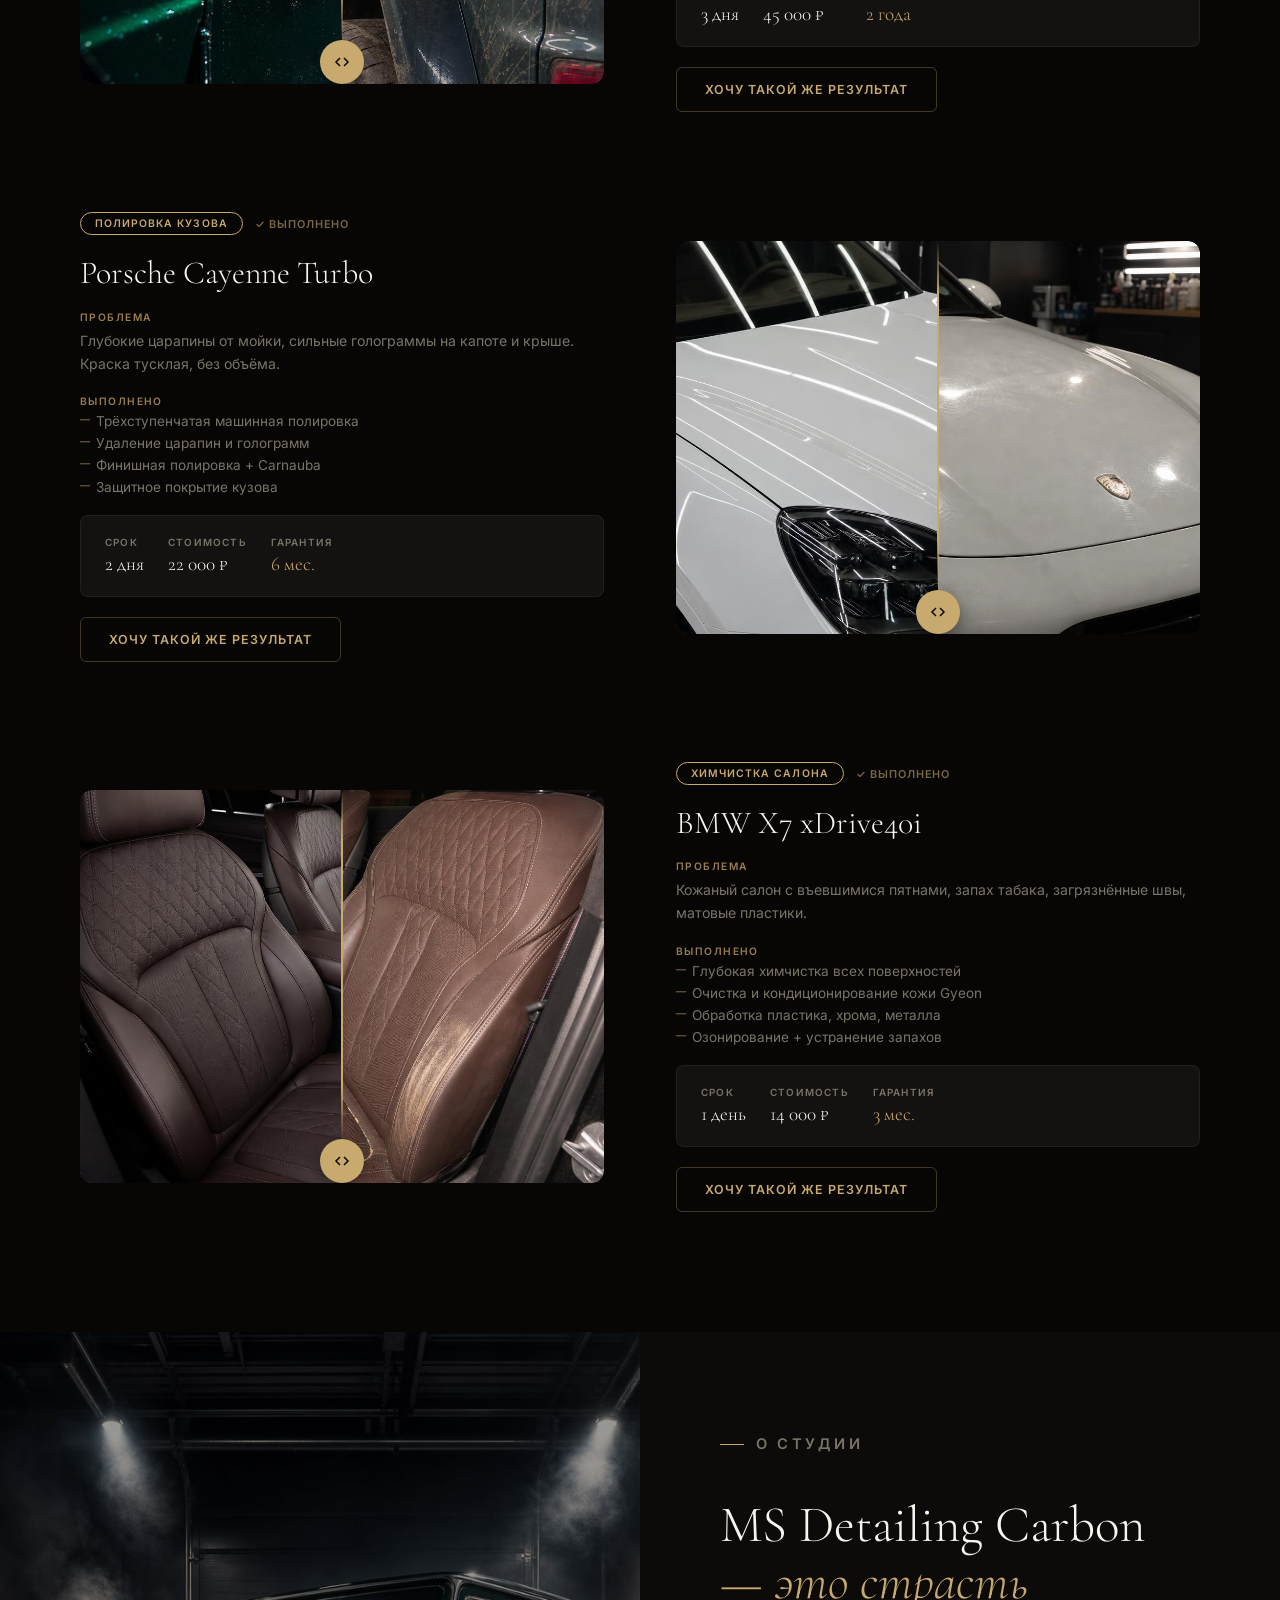
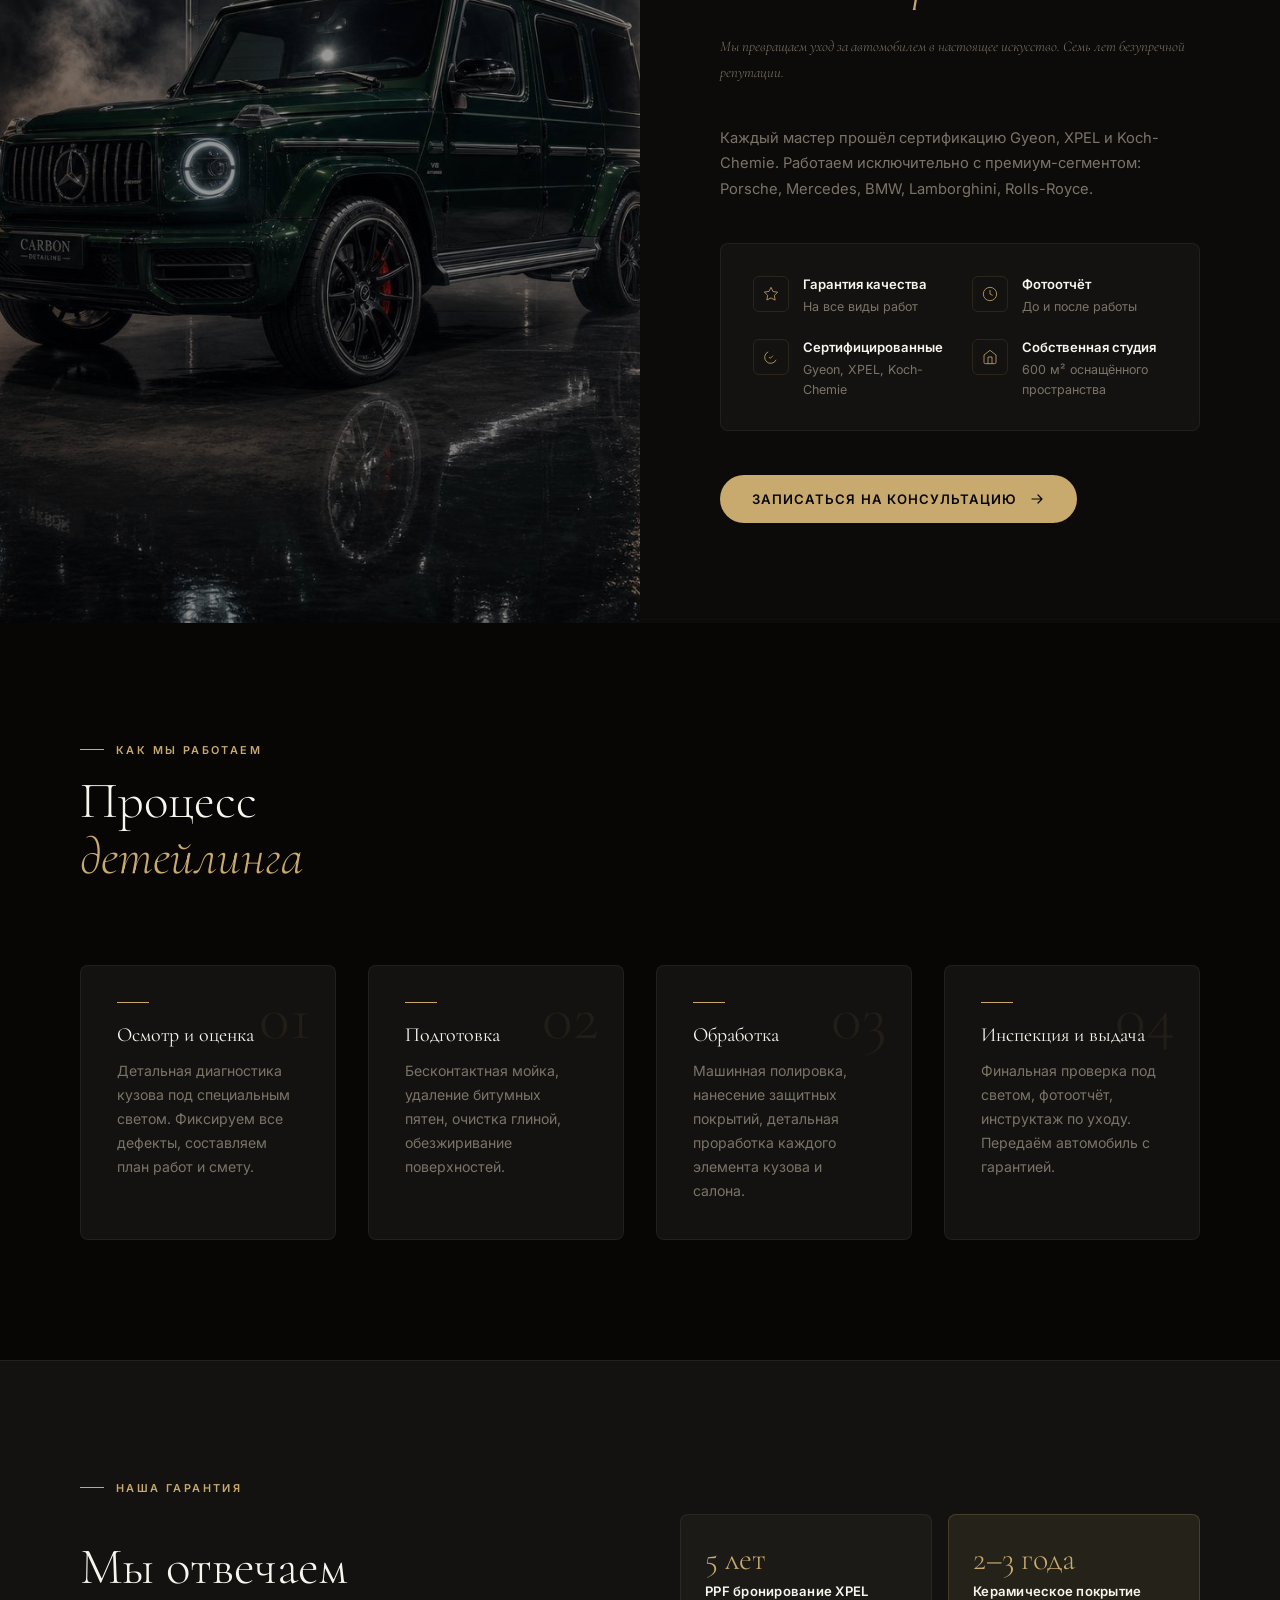
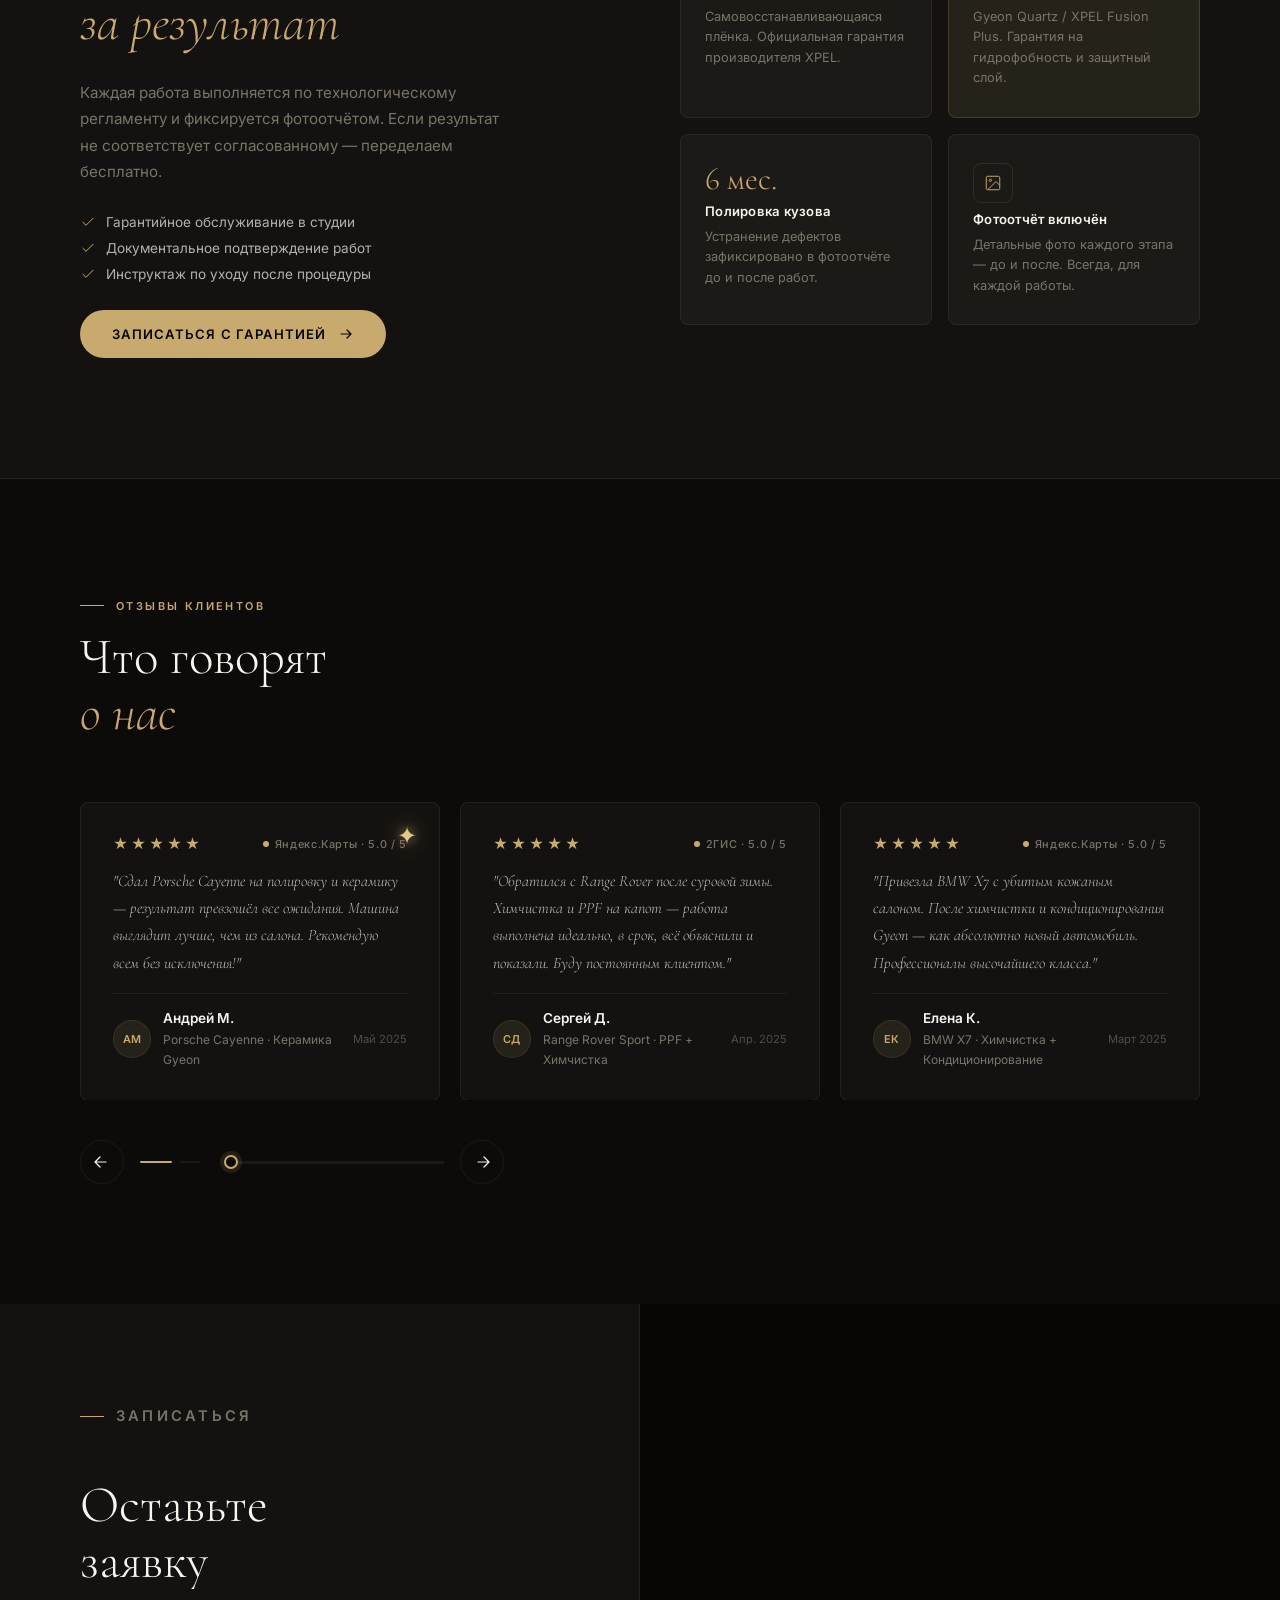
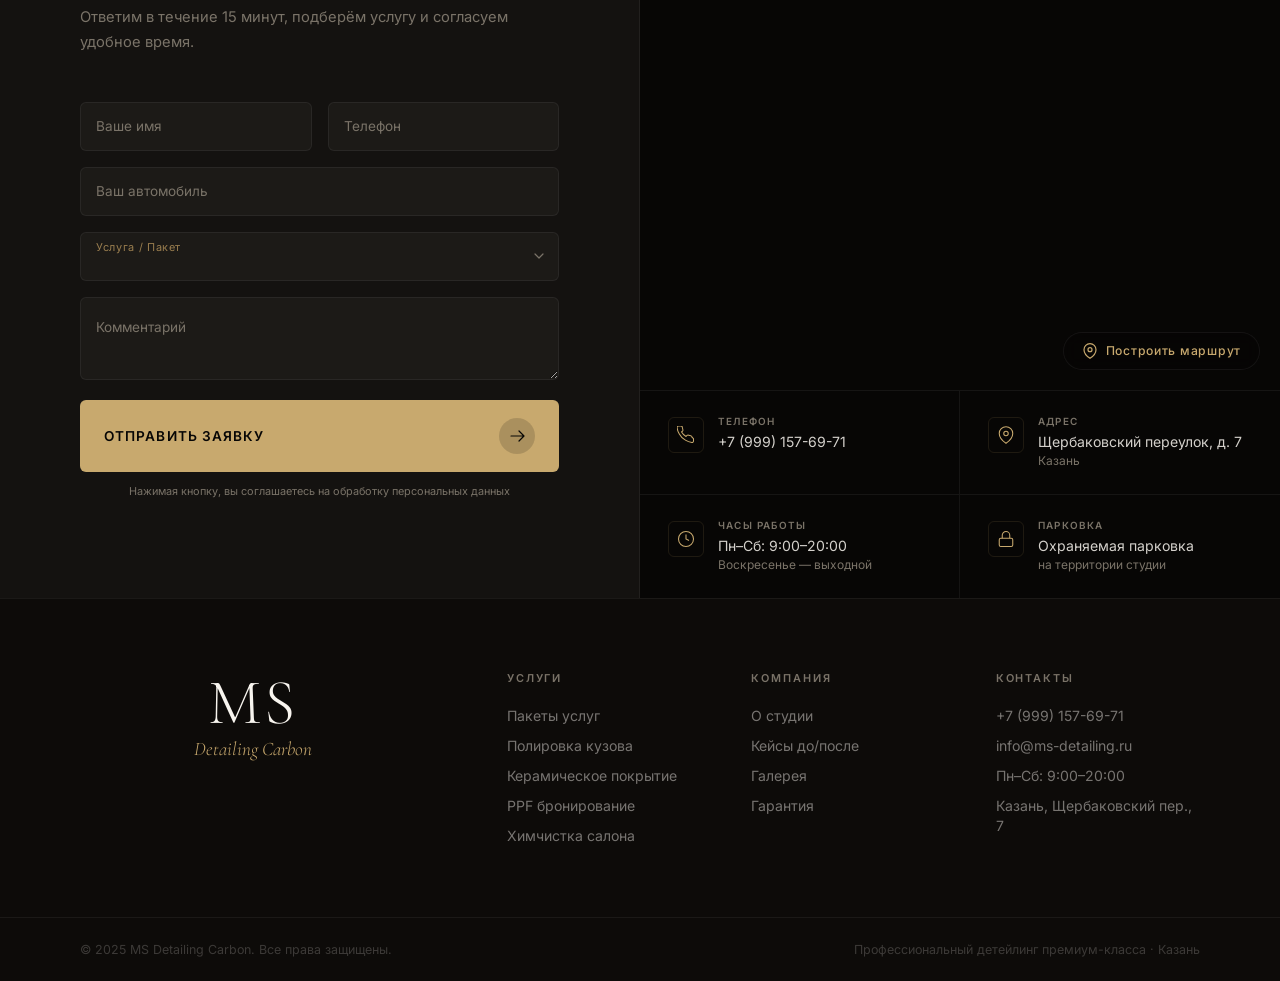
==== commit 4e23a623: "Clean up unused code and markup in index and tma files Replit-Commit-Author: Agent" ====
--- a/index.html
+++ b/index.html
@@ -396,18 +396,8 @@
               <a href="#" class="si-btn js-modal" data-cursor="link">Записаться</a>
             </div>
           </div>
-          <div class="si-img si-img--phone">
-            <div class="iphone-wrap">
-              <div class="iphone-btn-silent"></div>
-              <div class="iphone-btn-vol-up"></div>
-              <div class="iphone-btn-vol-down"></div>
-              <div class="iphone-btn-power"></div>
-              <div class="iphone-frame">
-                <video autoplay loop muted playsinline preload="auto">
-                  <source src="assets/ceramika.mp4" type="video/mp4"/>
-                </video>
-              </div>
-            </div>
+          <div class="si-img">
+            <img src="assets/ceramic-apply.jpg" alt="Керамическое покрытие" loading="lazy"/>
           </div>
         </div>
       </div>
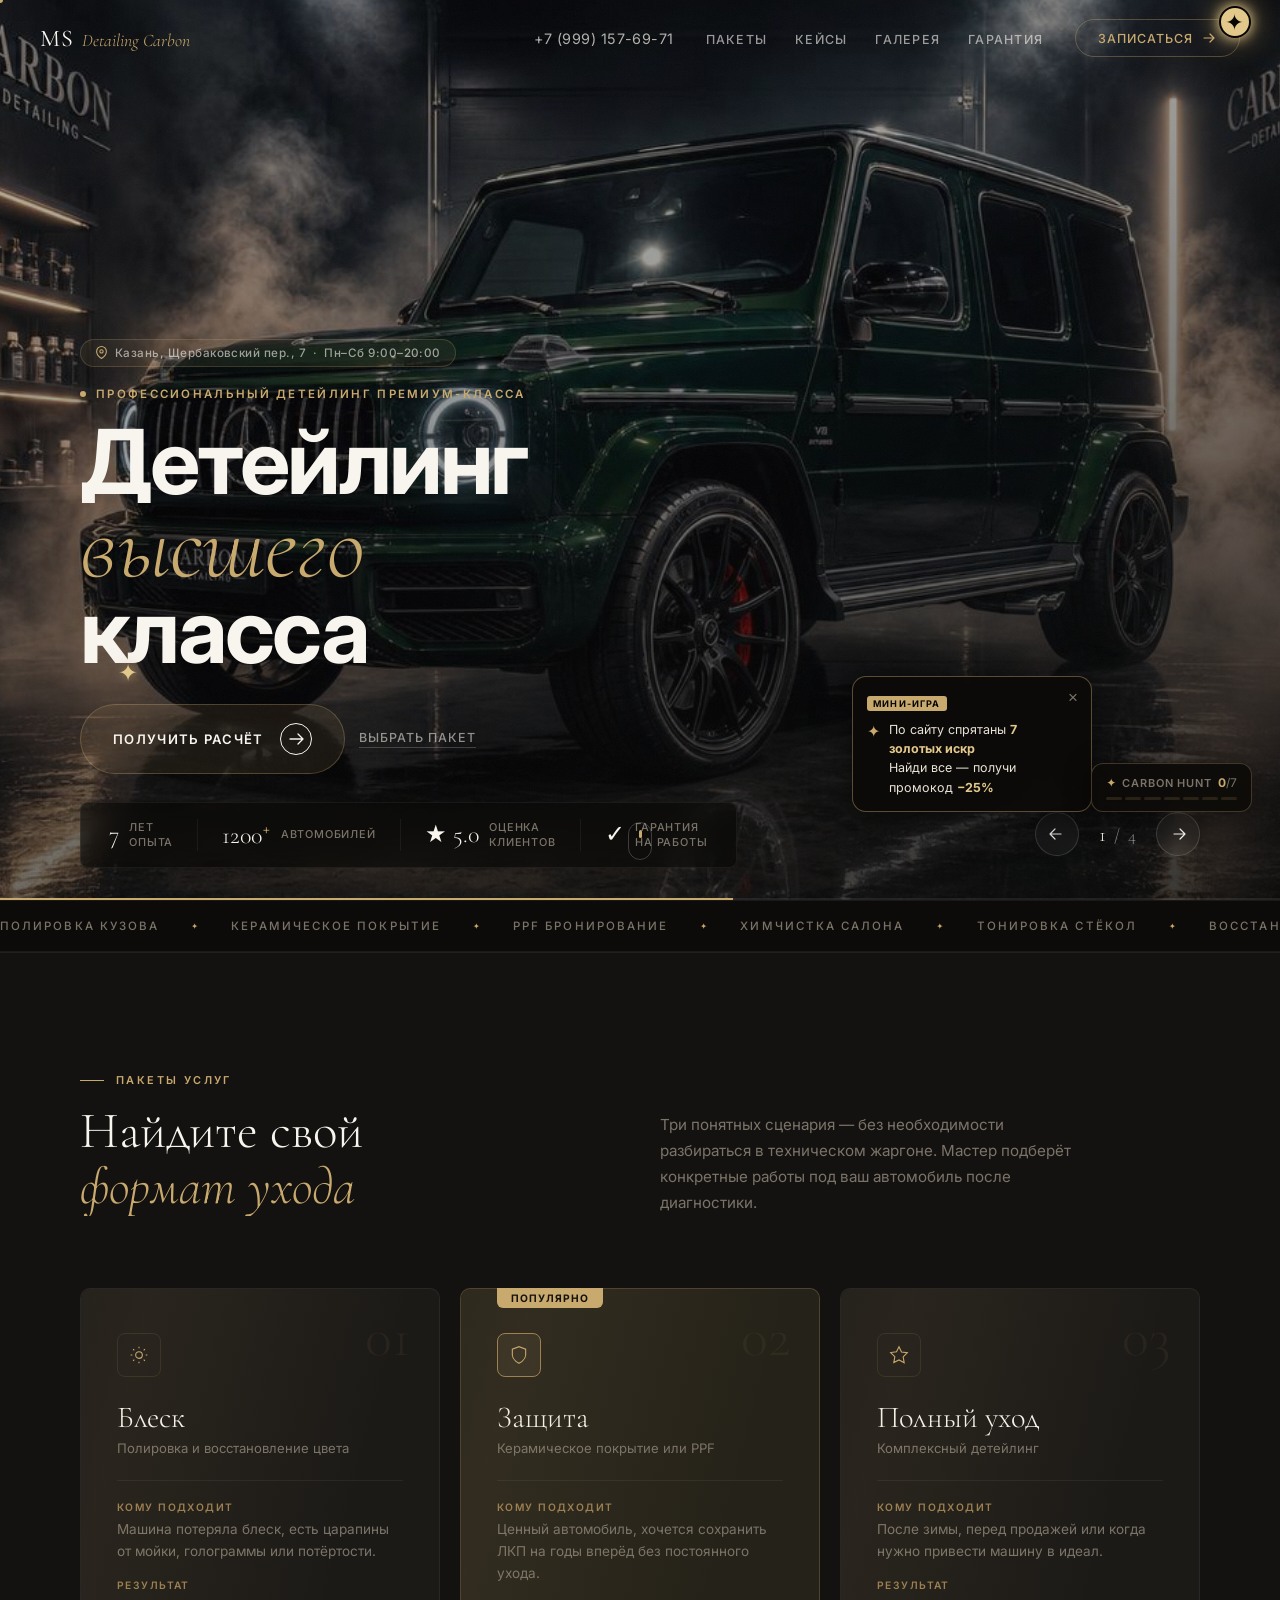
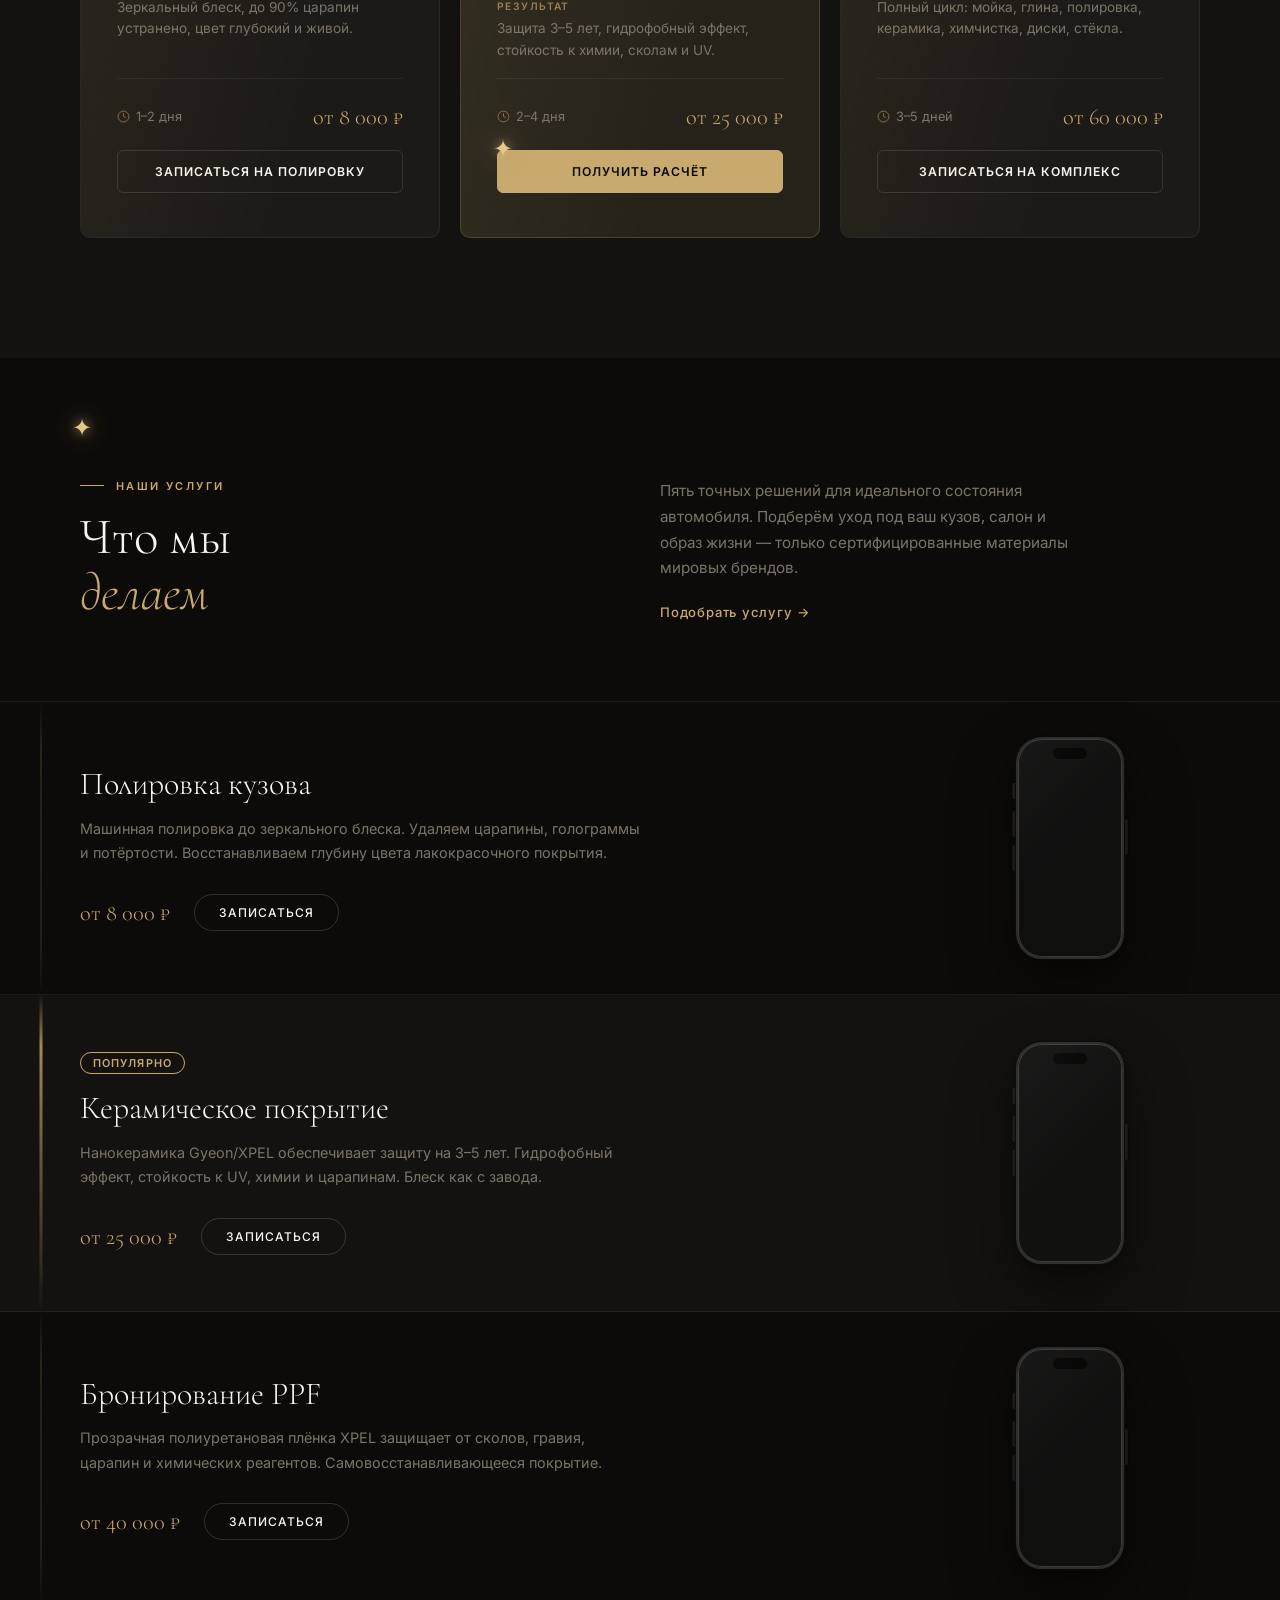
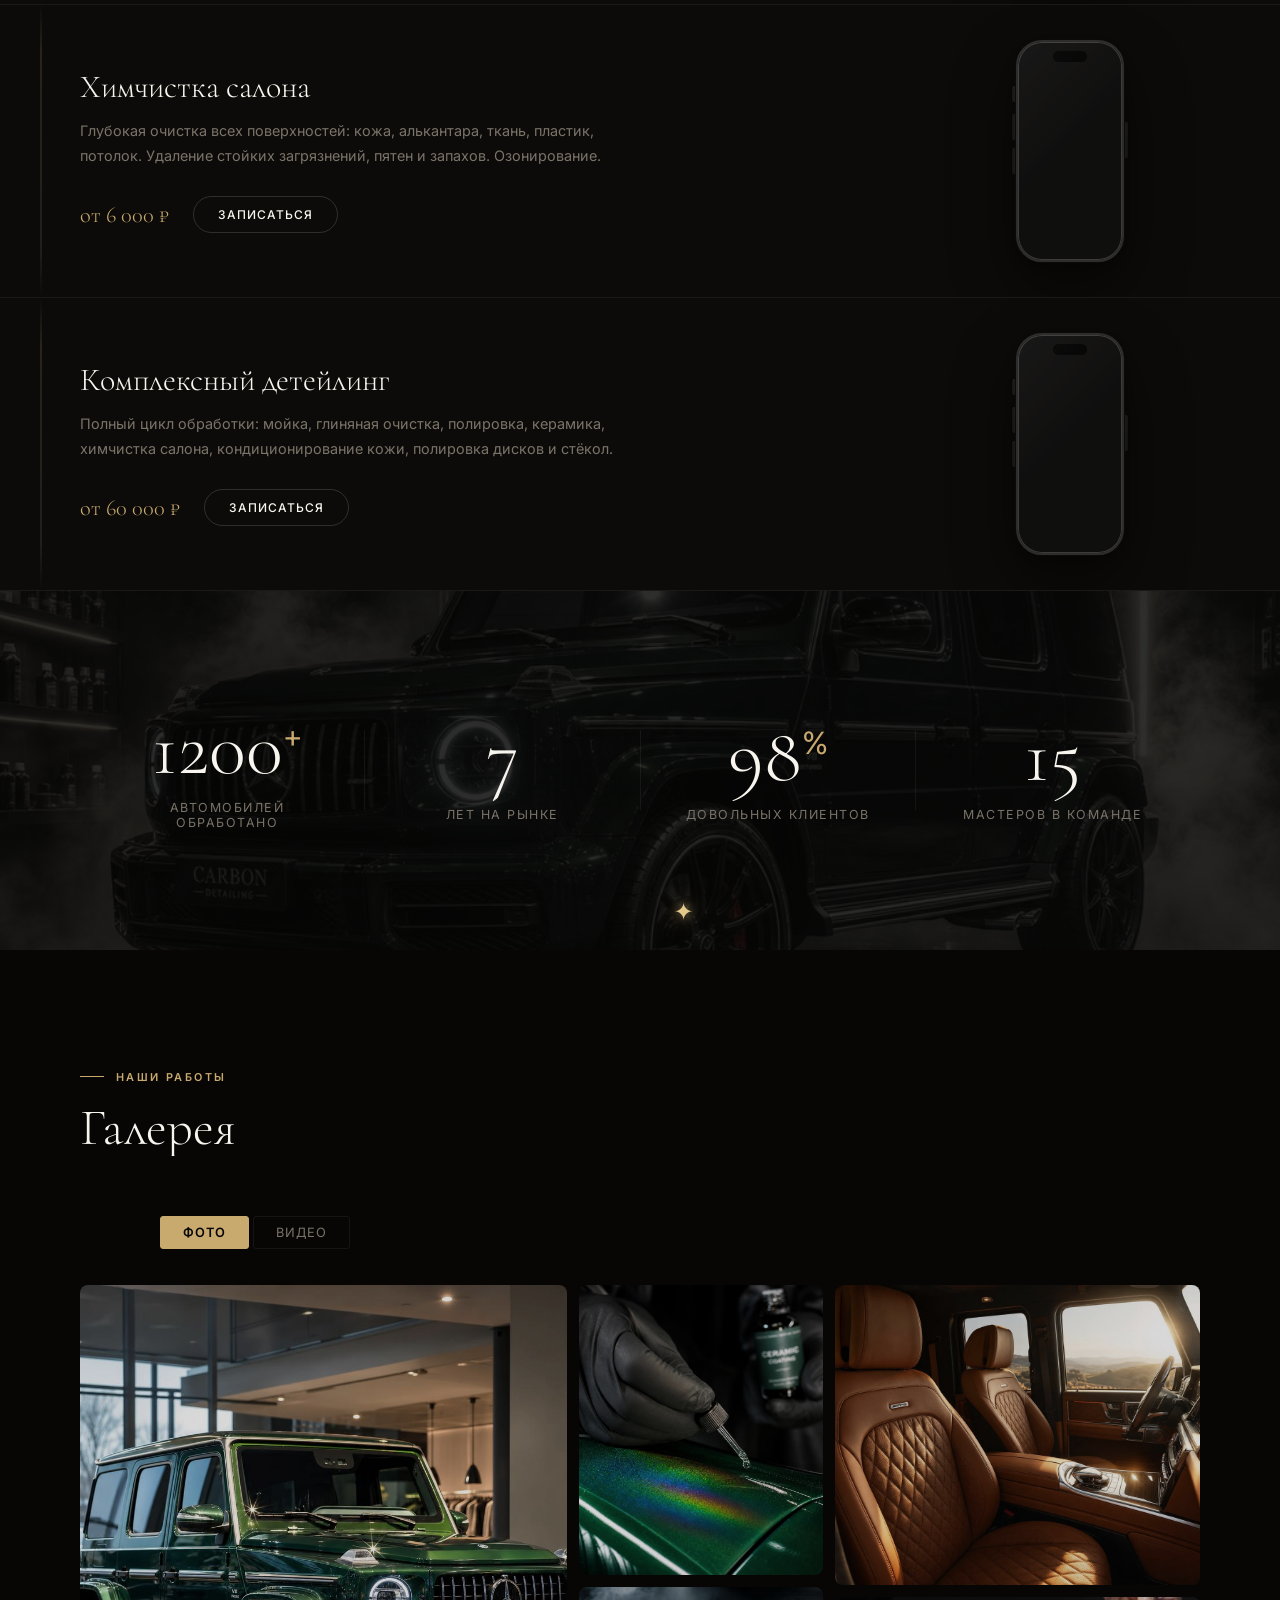
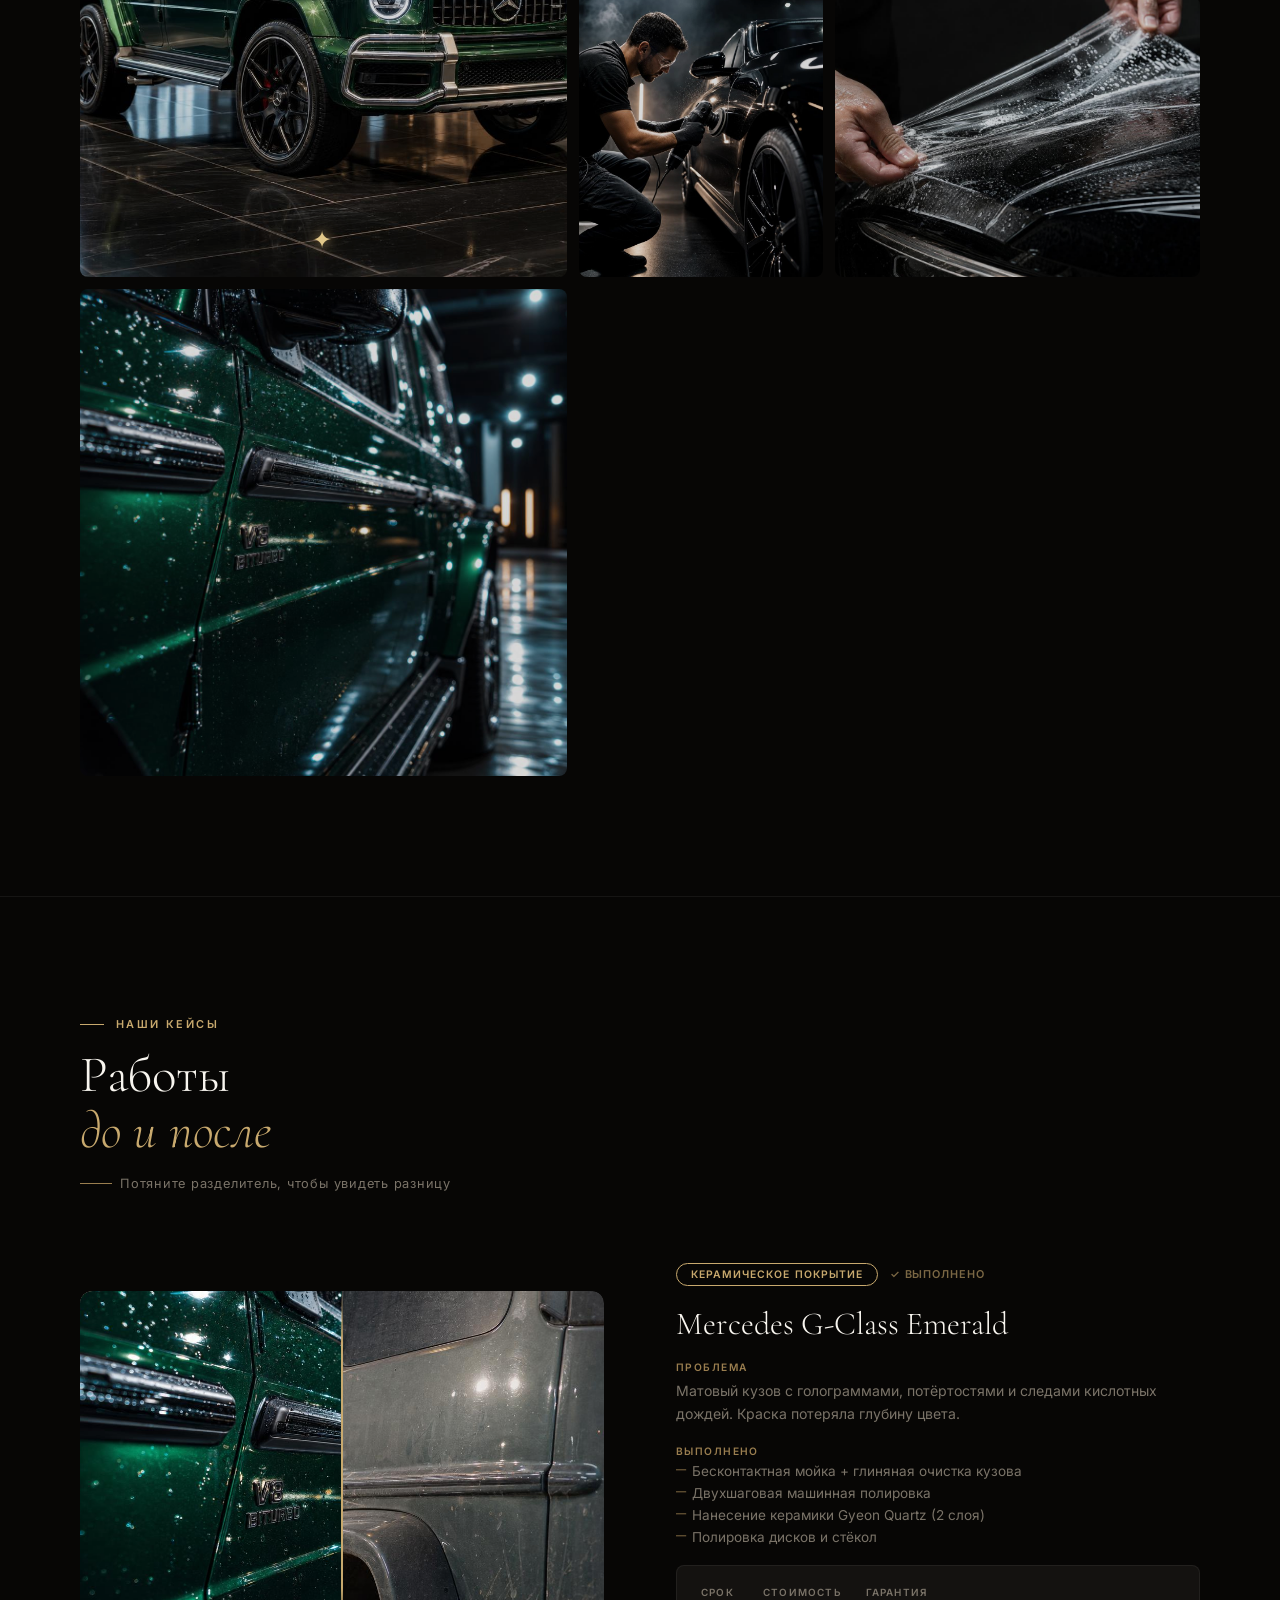
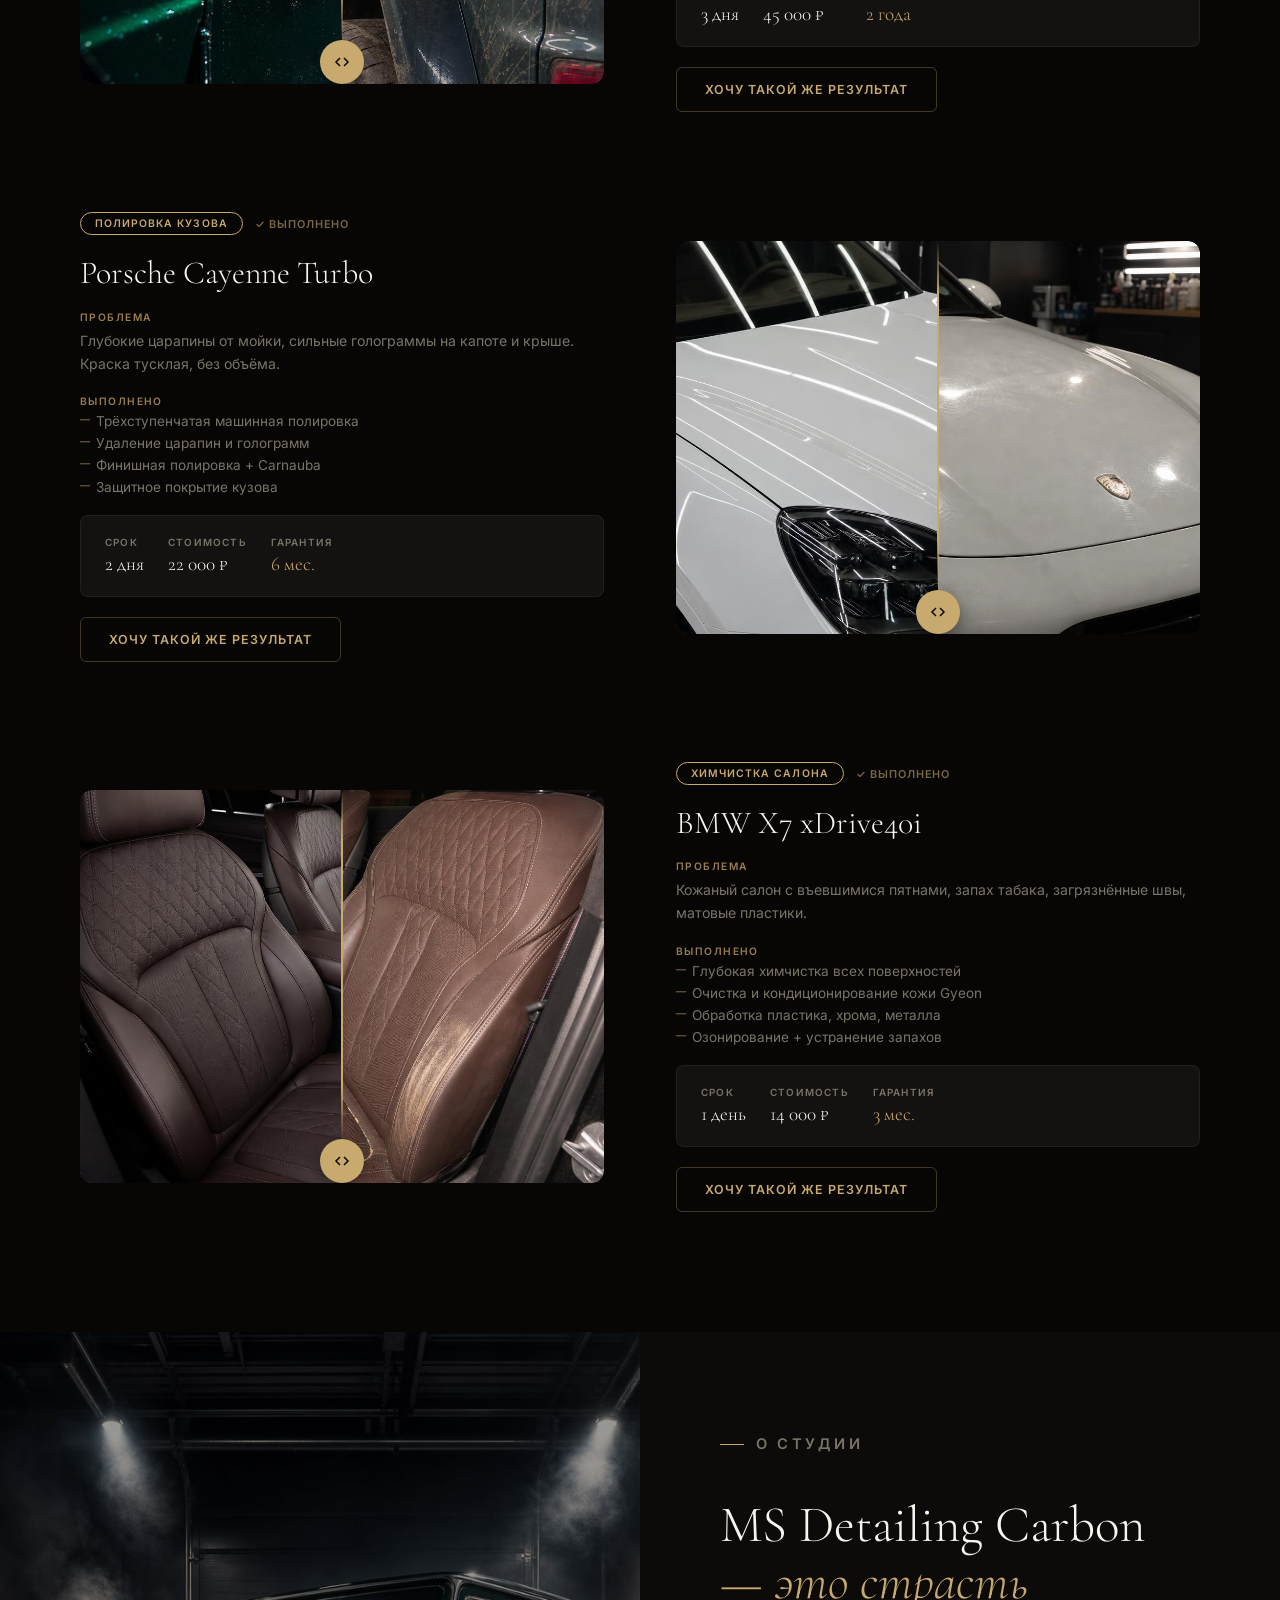
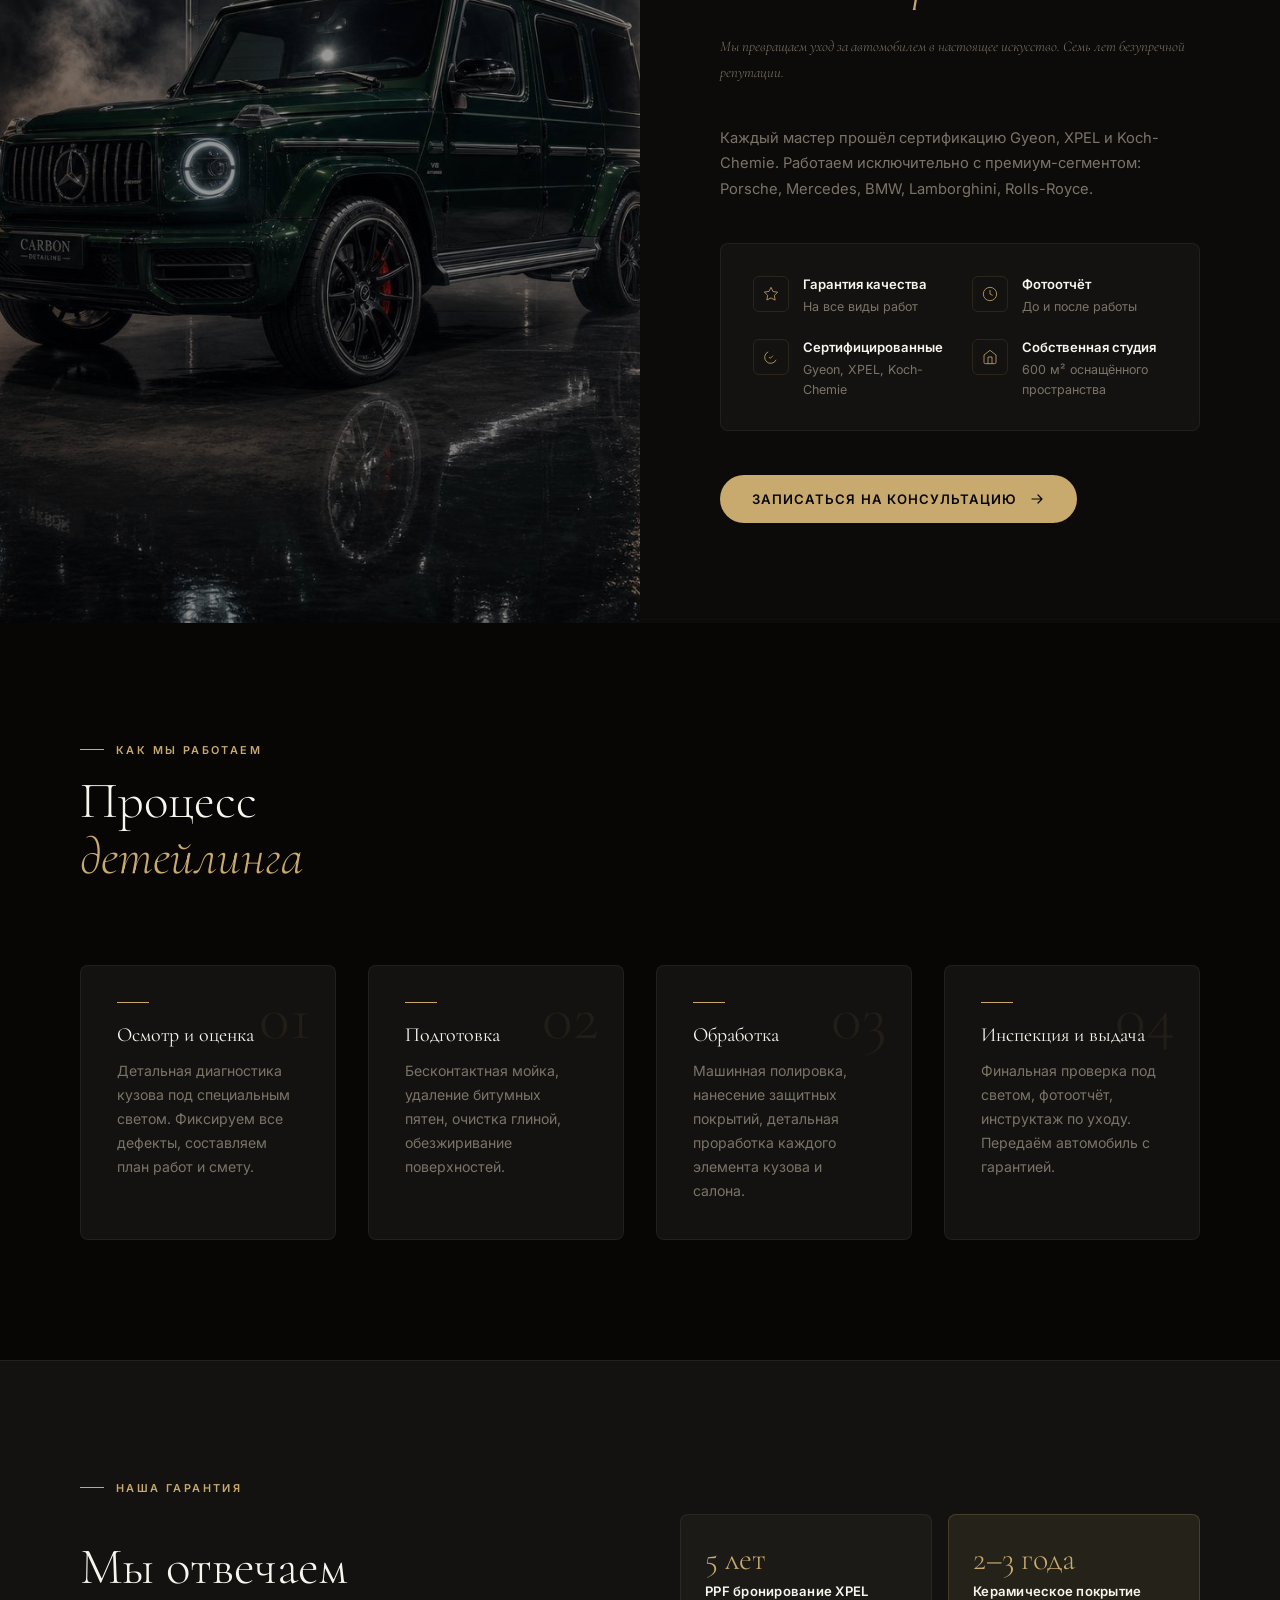
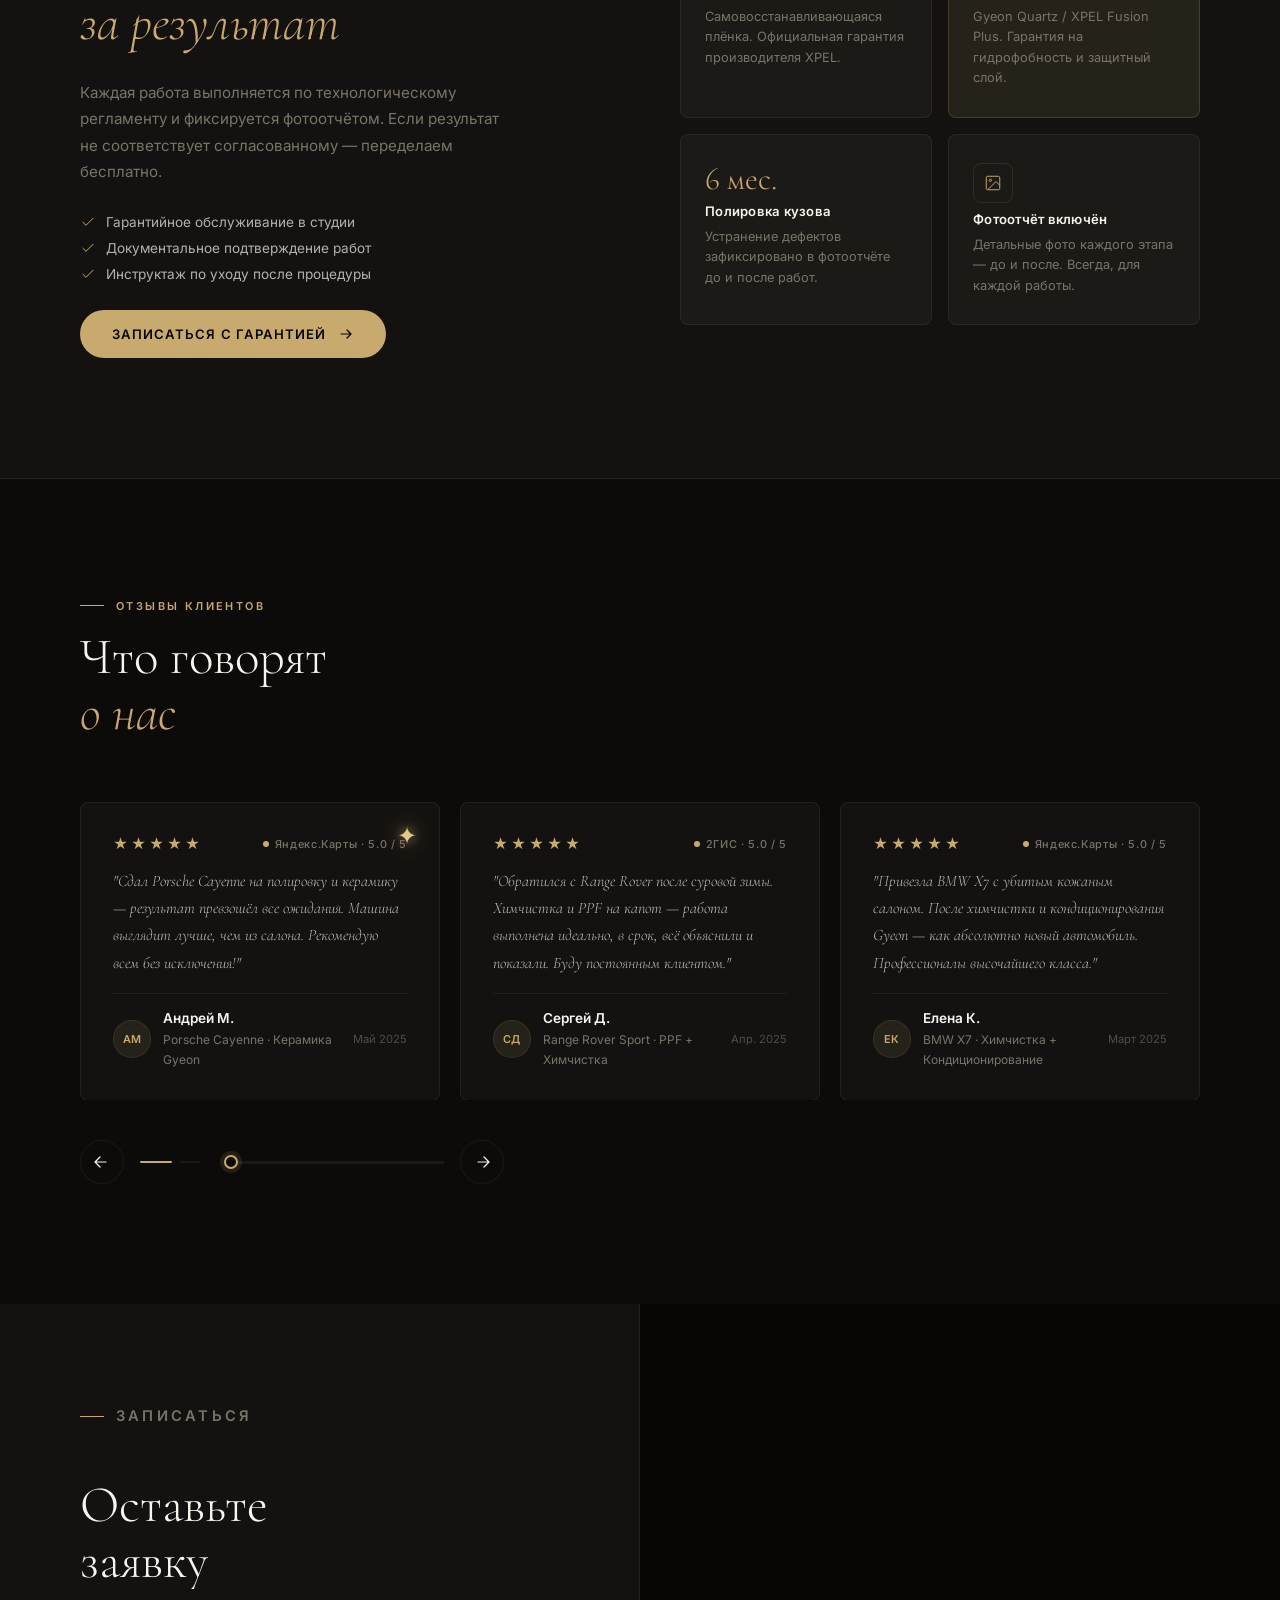
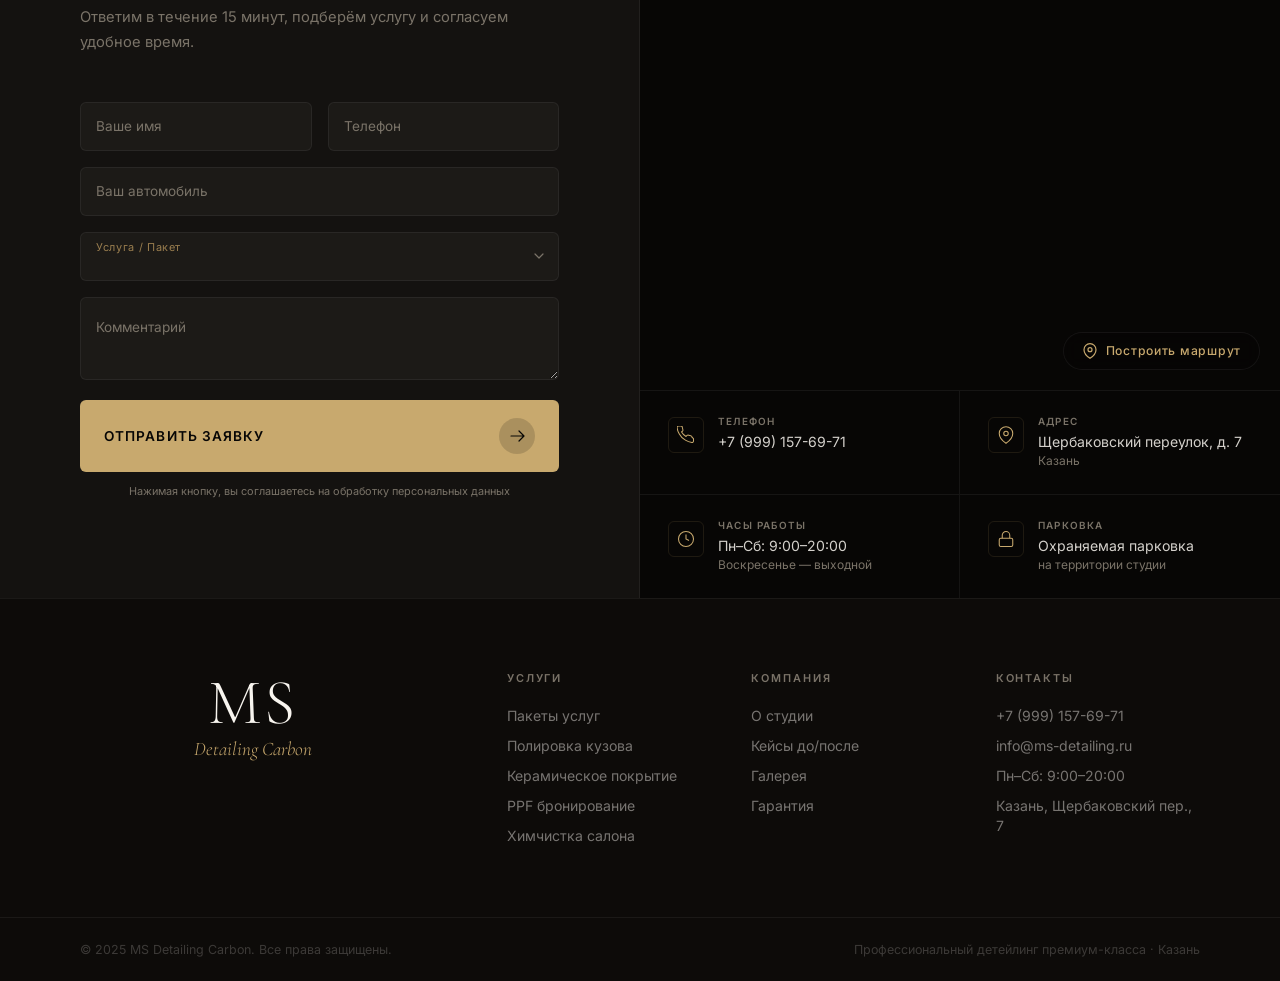
==== commit f3554e2b: "Update index.html structure Replit-Commit-Author: Agent" ====
--- a/index.html
+++ b/index.html
@@ -396,8 +396,18 @@
               <a href="#" class="si-btn js-modal" data-cursor="link">Записаться</a>
             </div>
           </div>
-          <div class="si-img">
-            <img src="assets/ceramic-apply.jpg" alt="Керамическое покрытие" loading="lazy"/>
+          <div class="si-img si-img--phone">
+            <div class="iphone-wrap">
+              <div class="iphone-btn-silent"></div>
+              <div class="iphone-btn-vol-up"></div>
+              <div class="iphone-btn-vol-down"></div>
+              <div class="iphone-btn-power"></div>
+              <div class="iphone-frame">
+                <video autoplay loop muted playsinline preload="auto">
+                  <source src="assets/ceramika.mp4" type="video/mp4"/>
+                </video>
+              </div>
+            </div>
           </div>
         </div>
       </div>
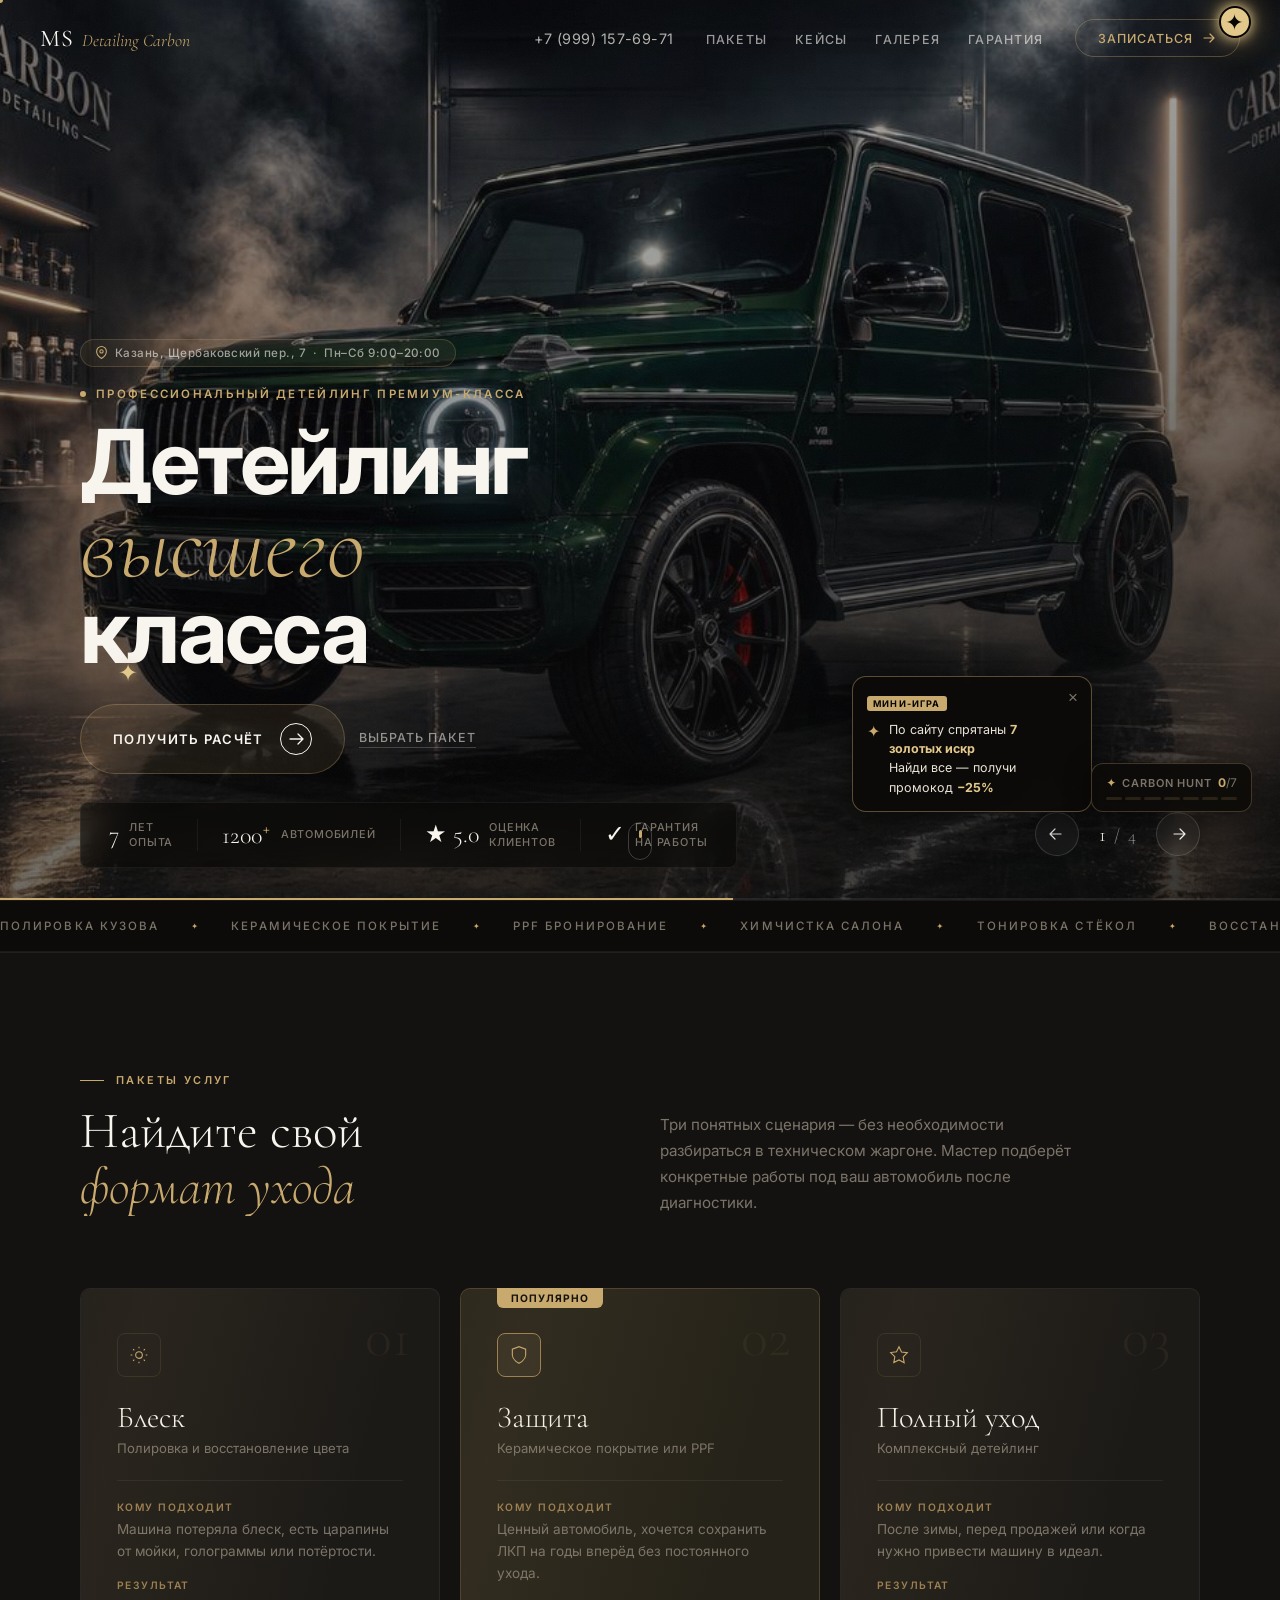
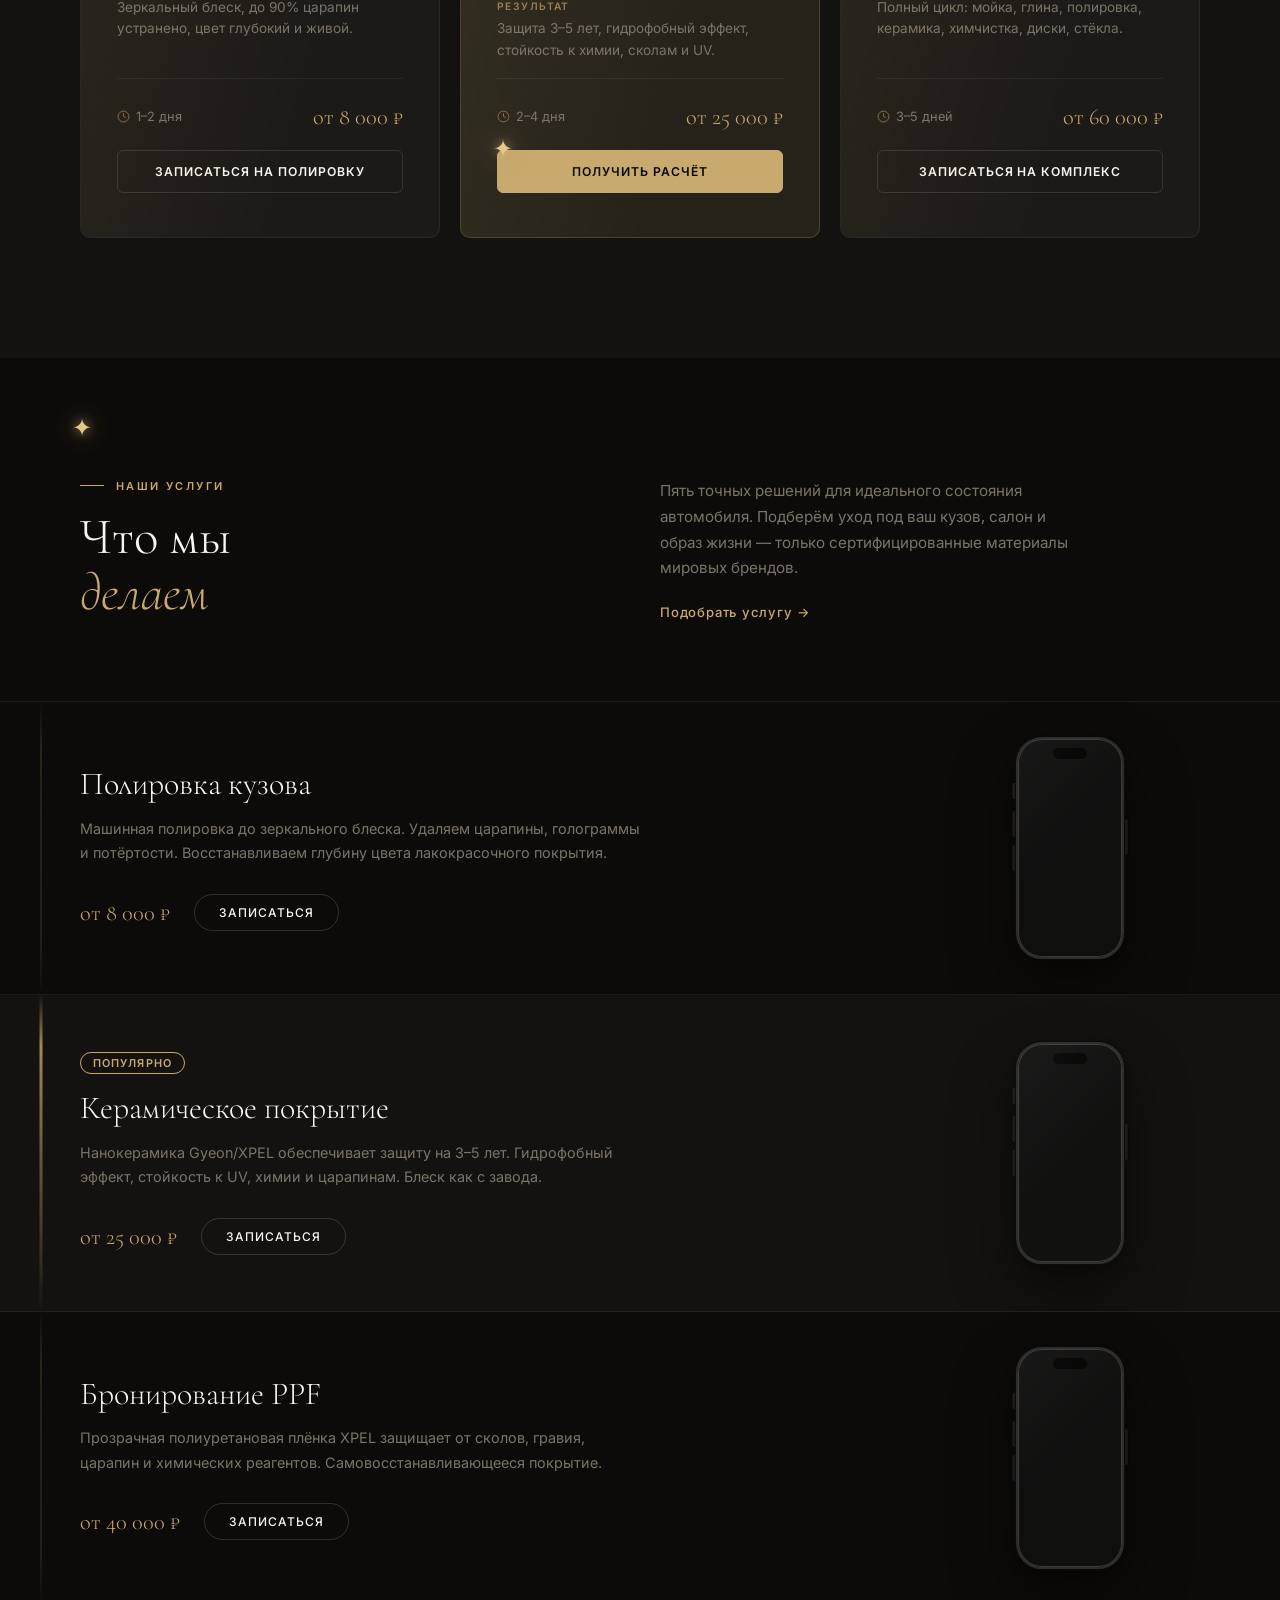
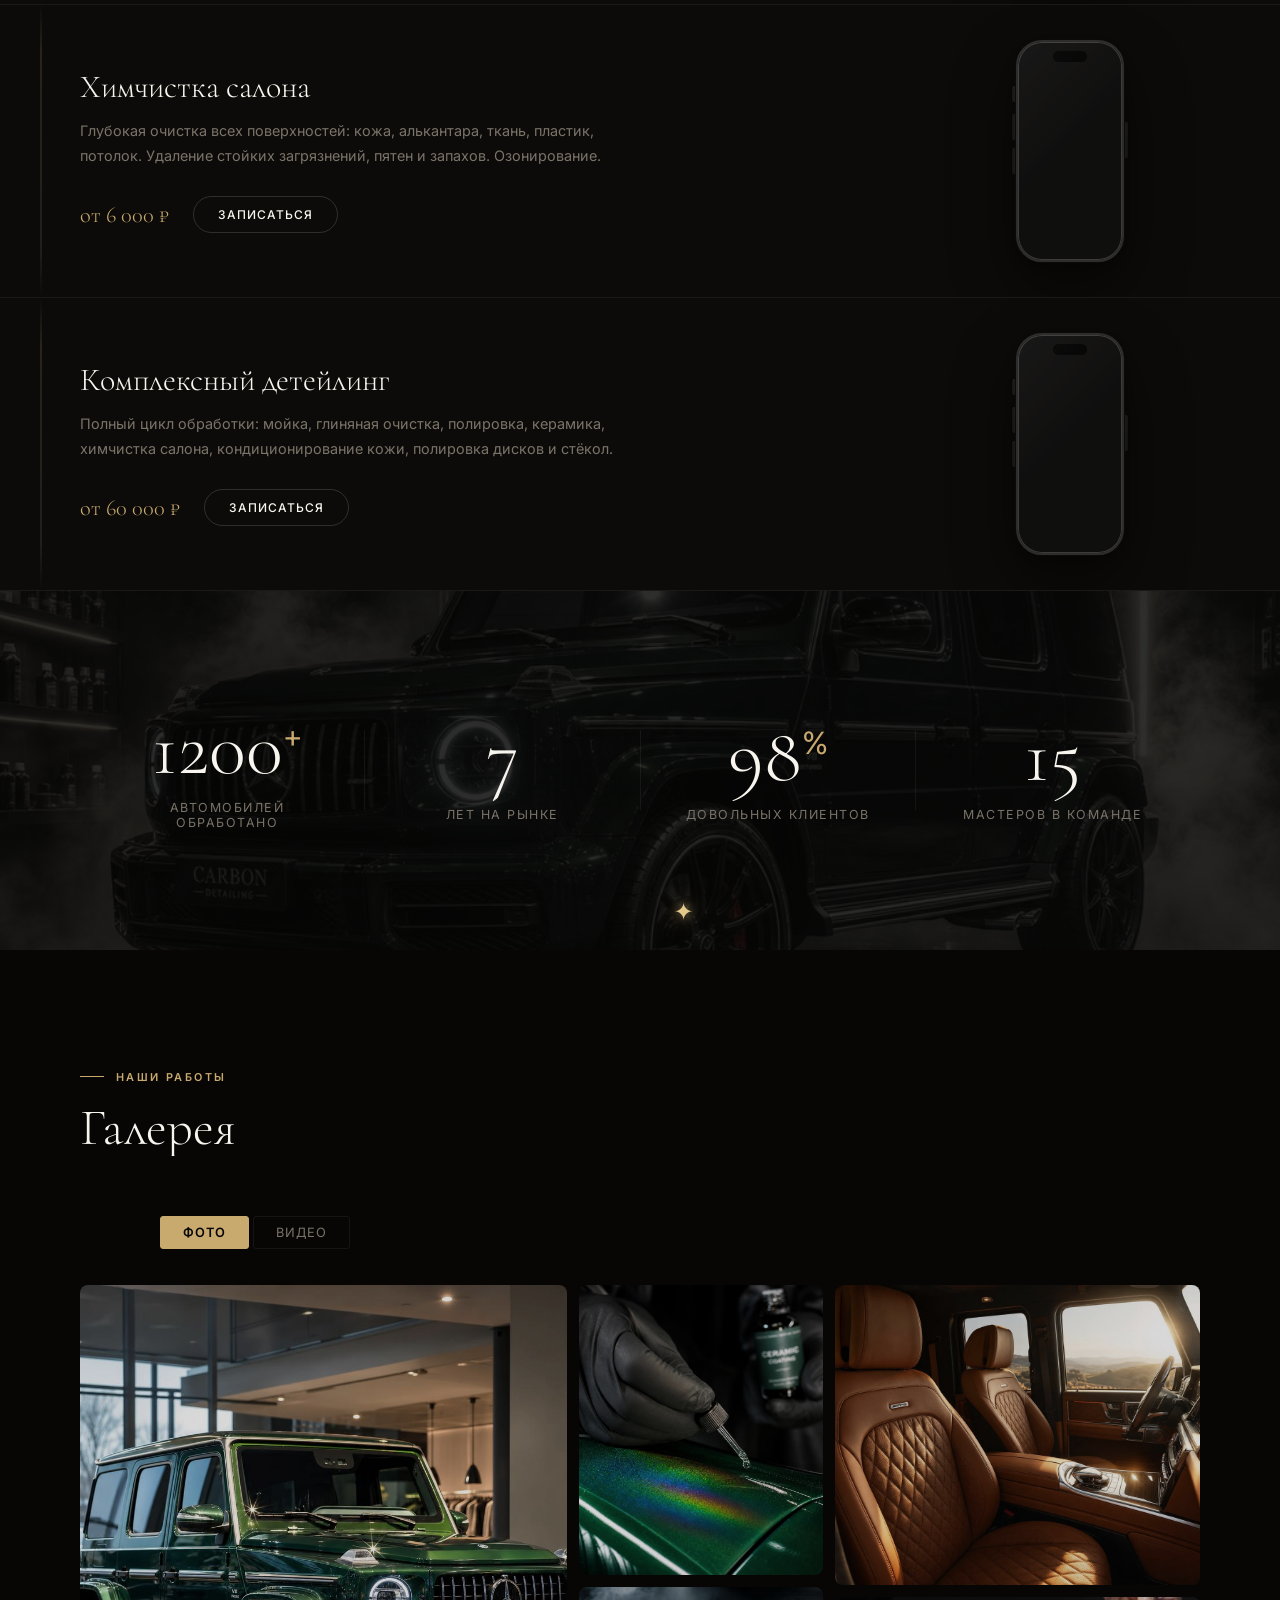
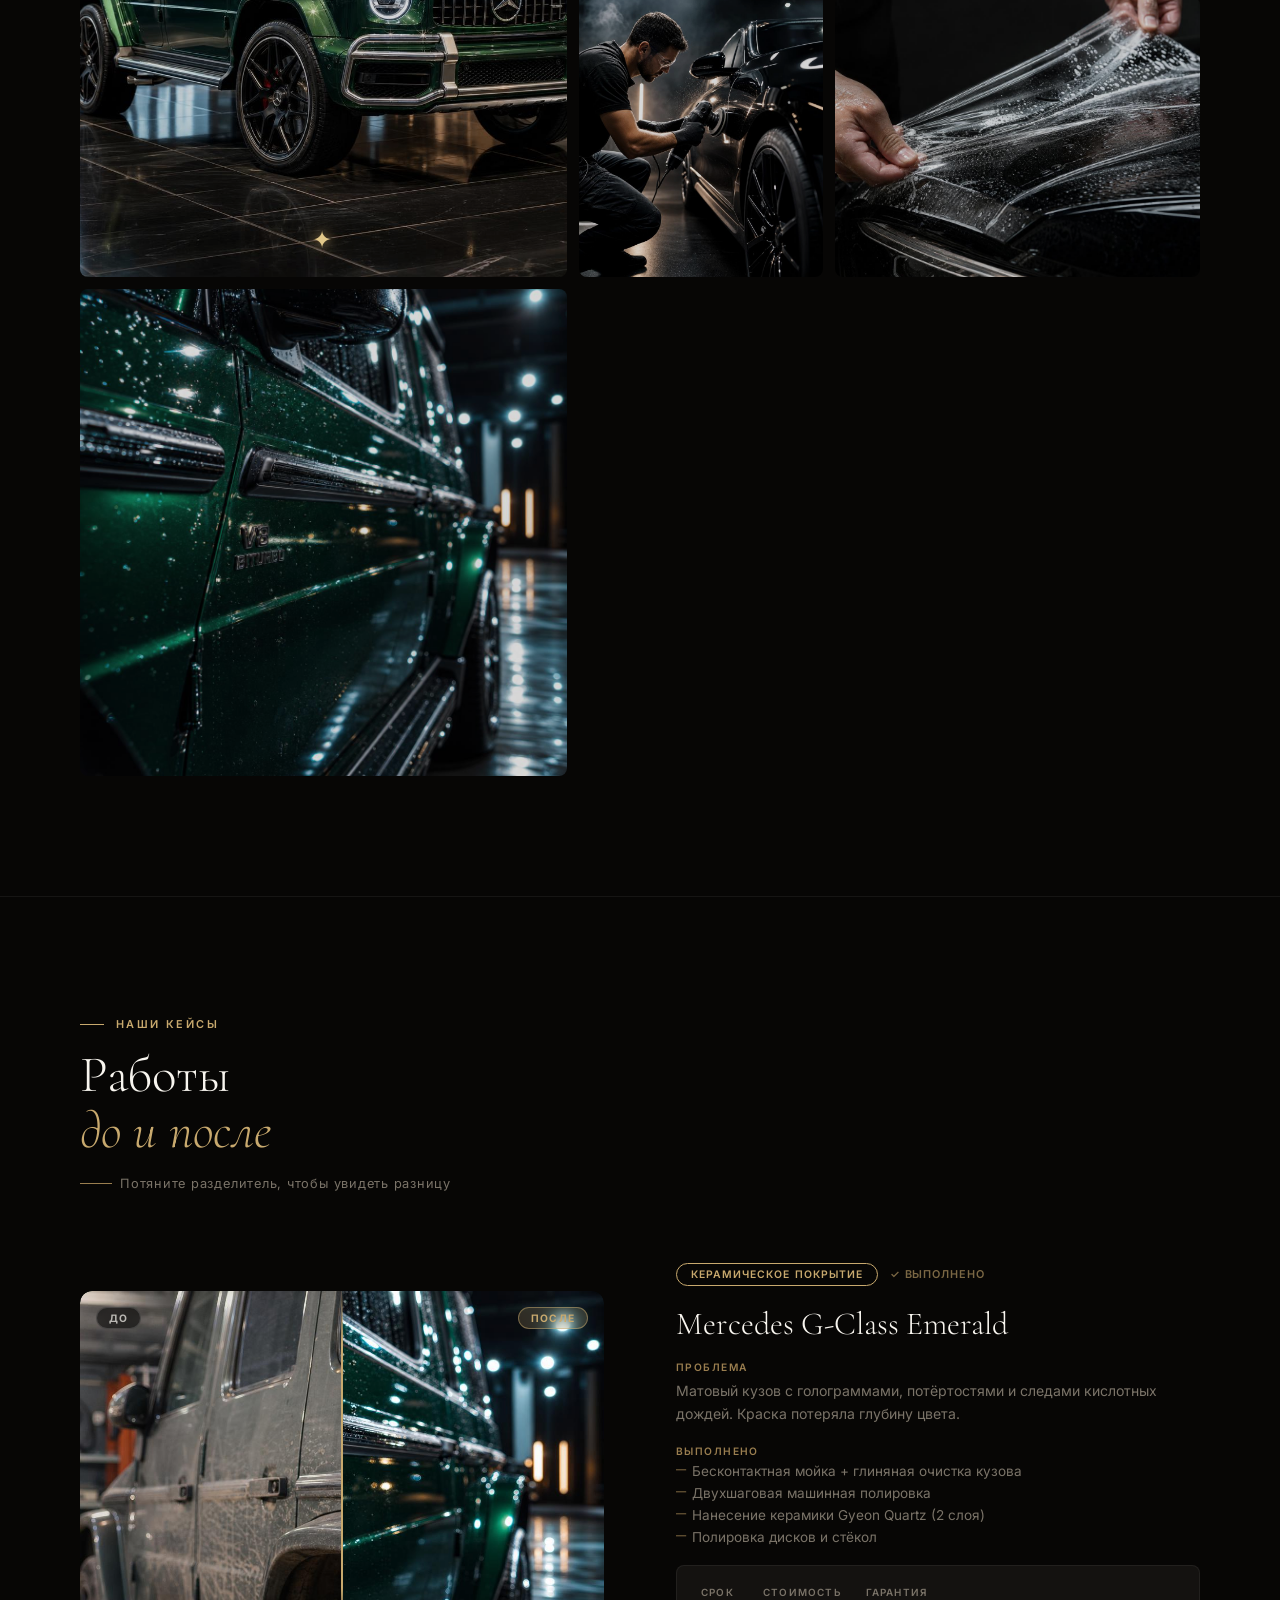
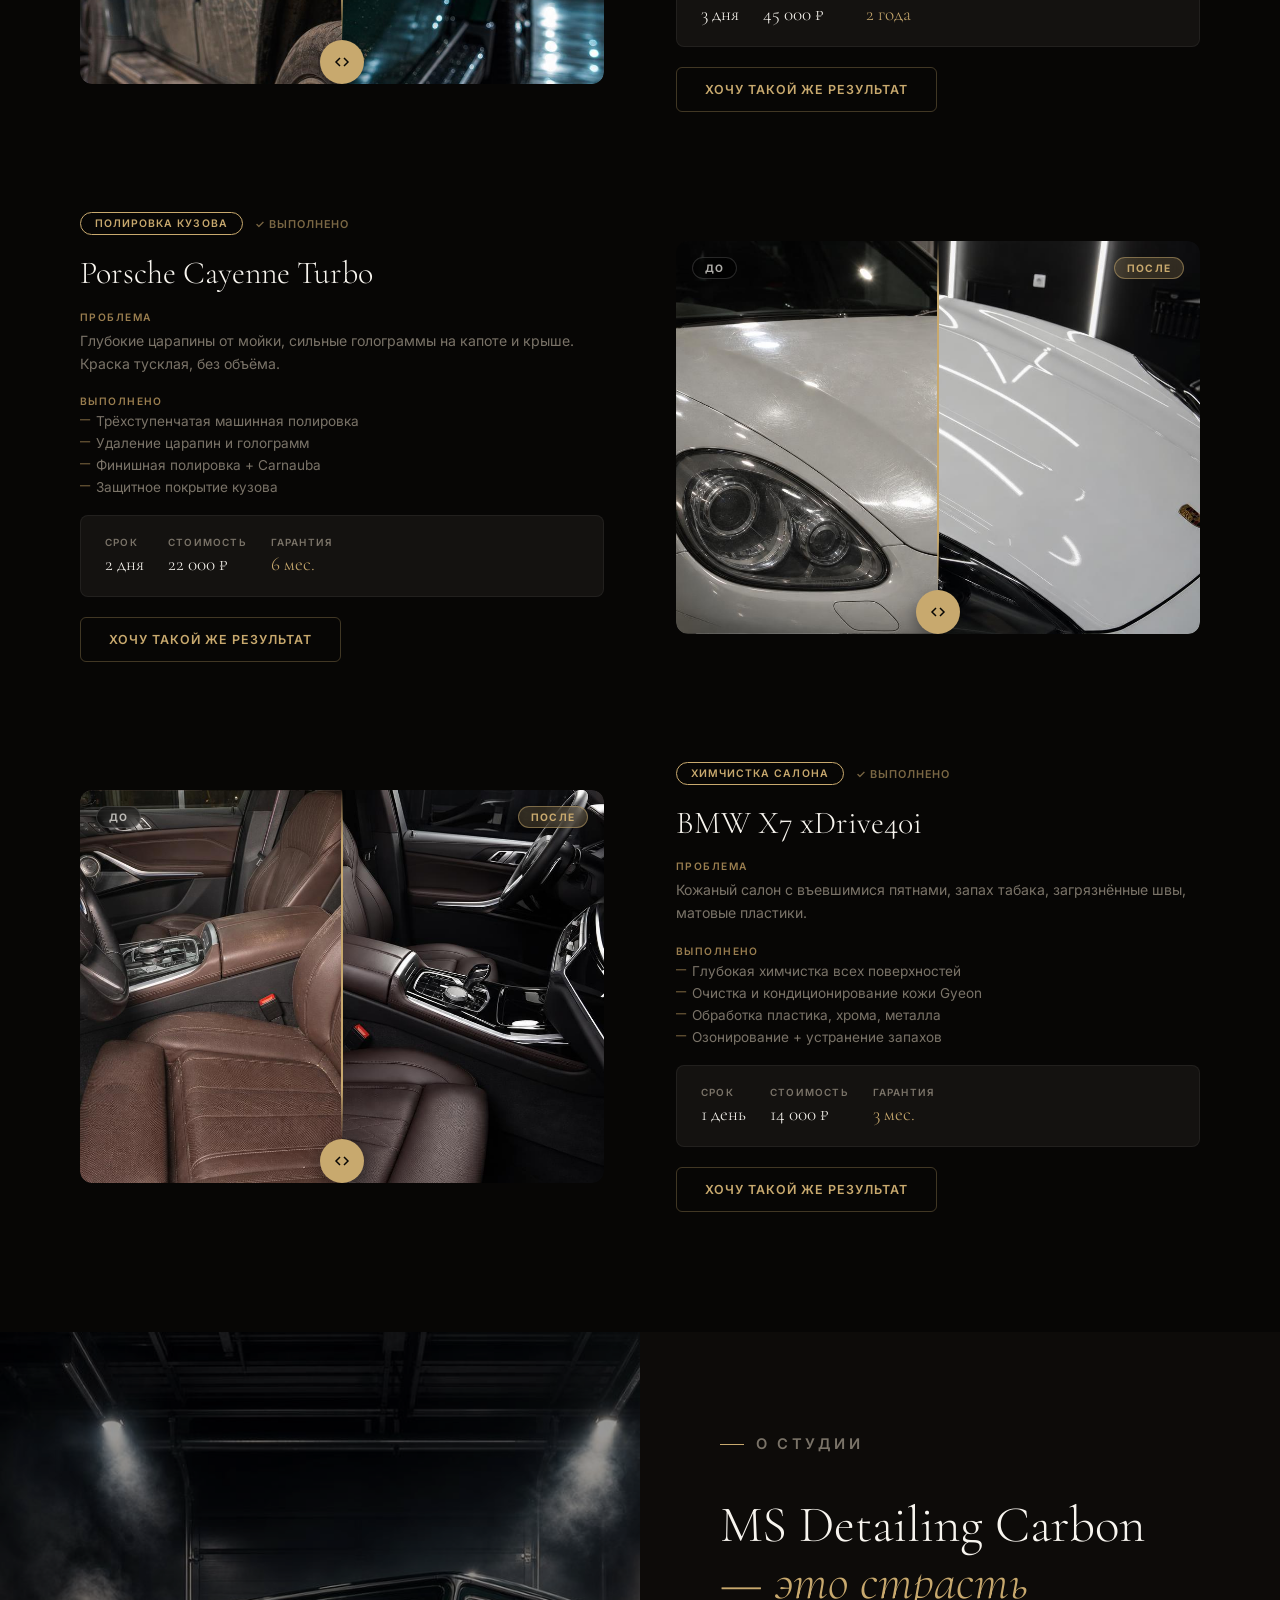
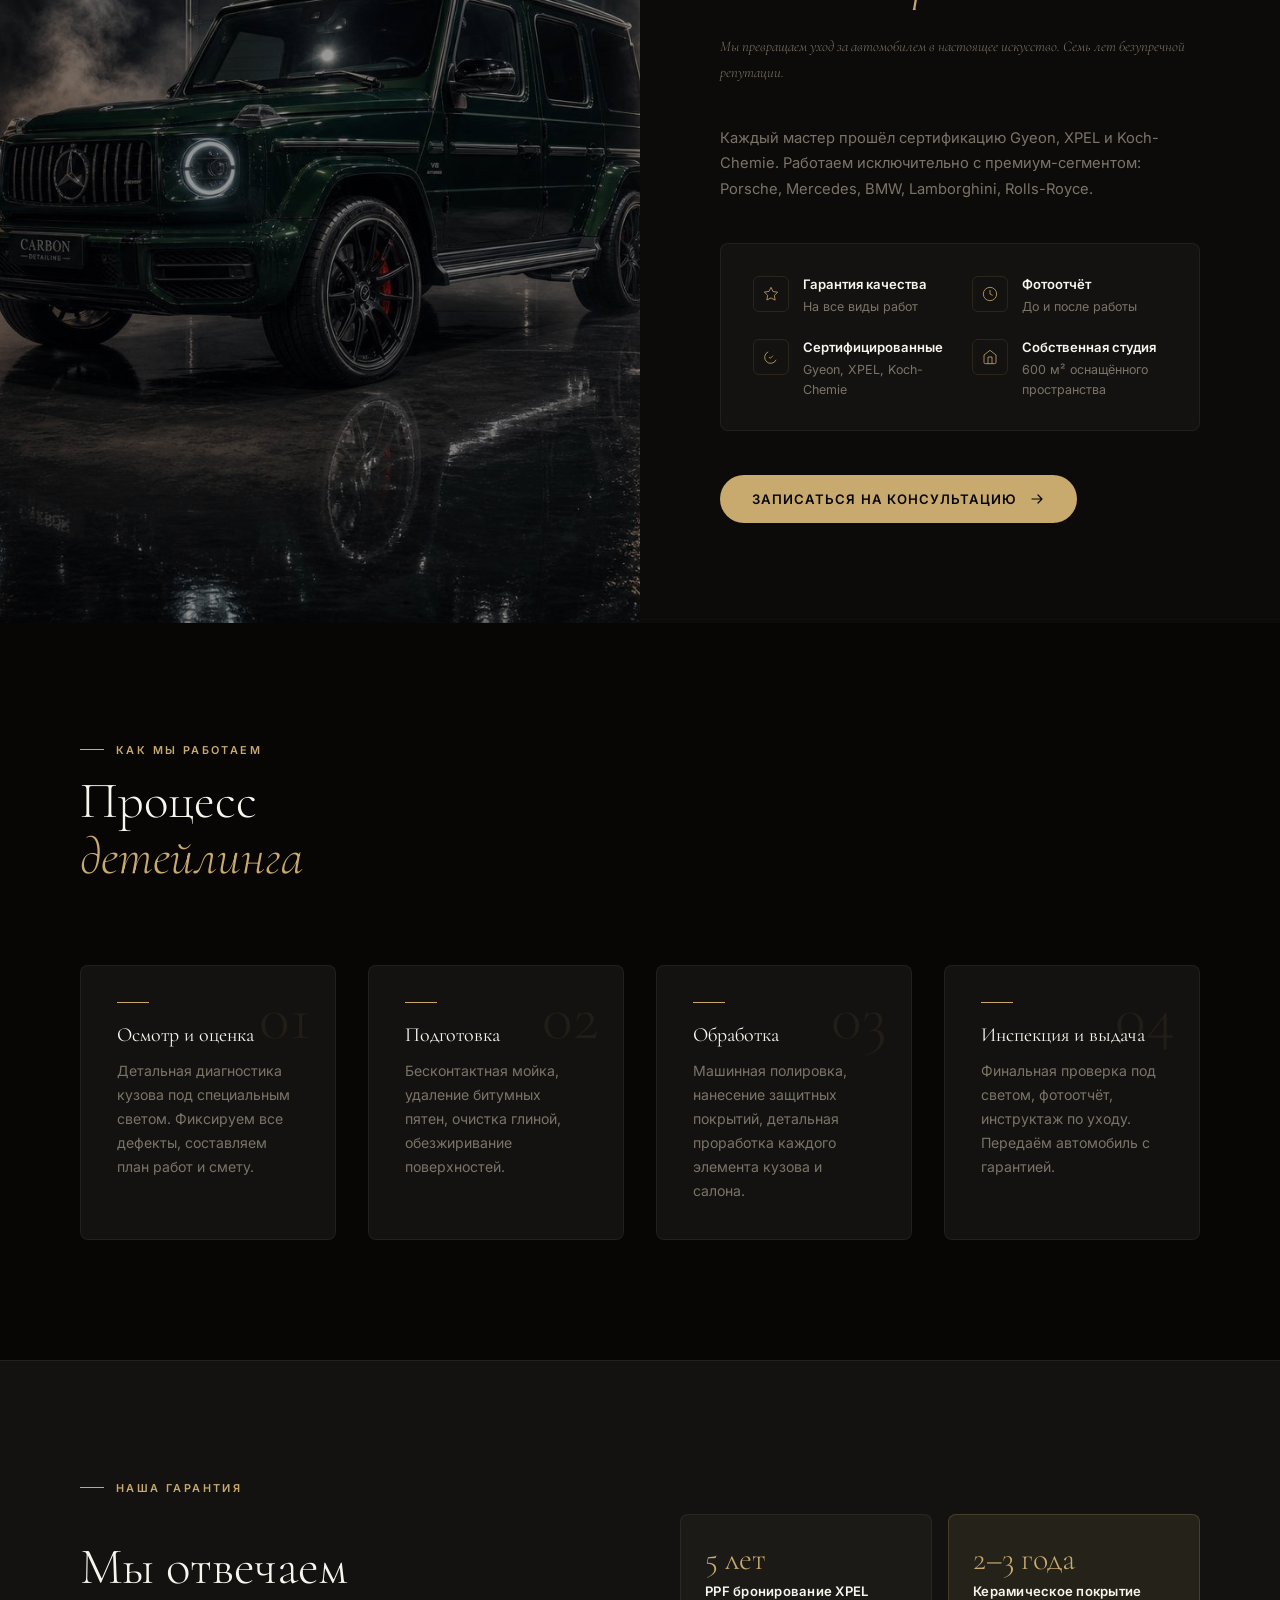
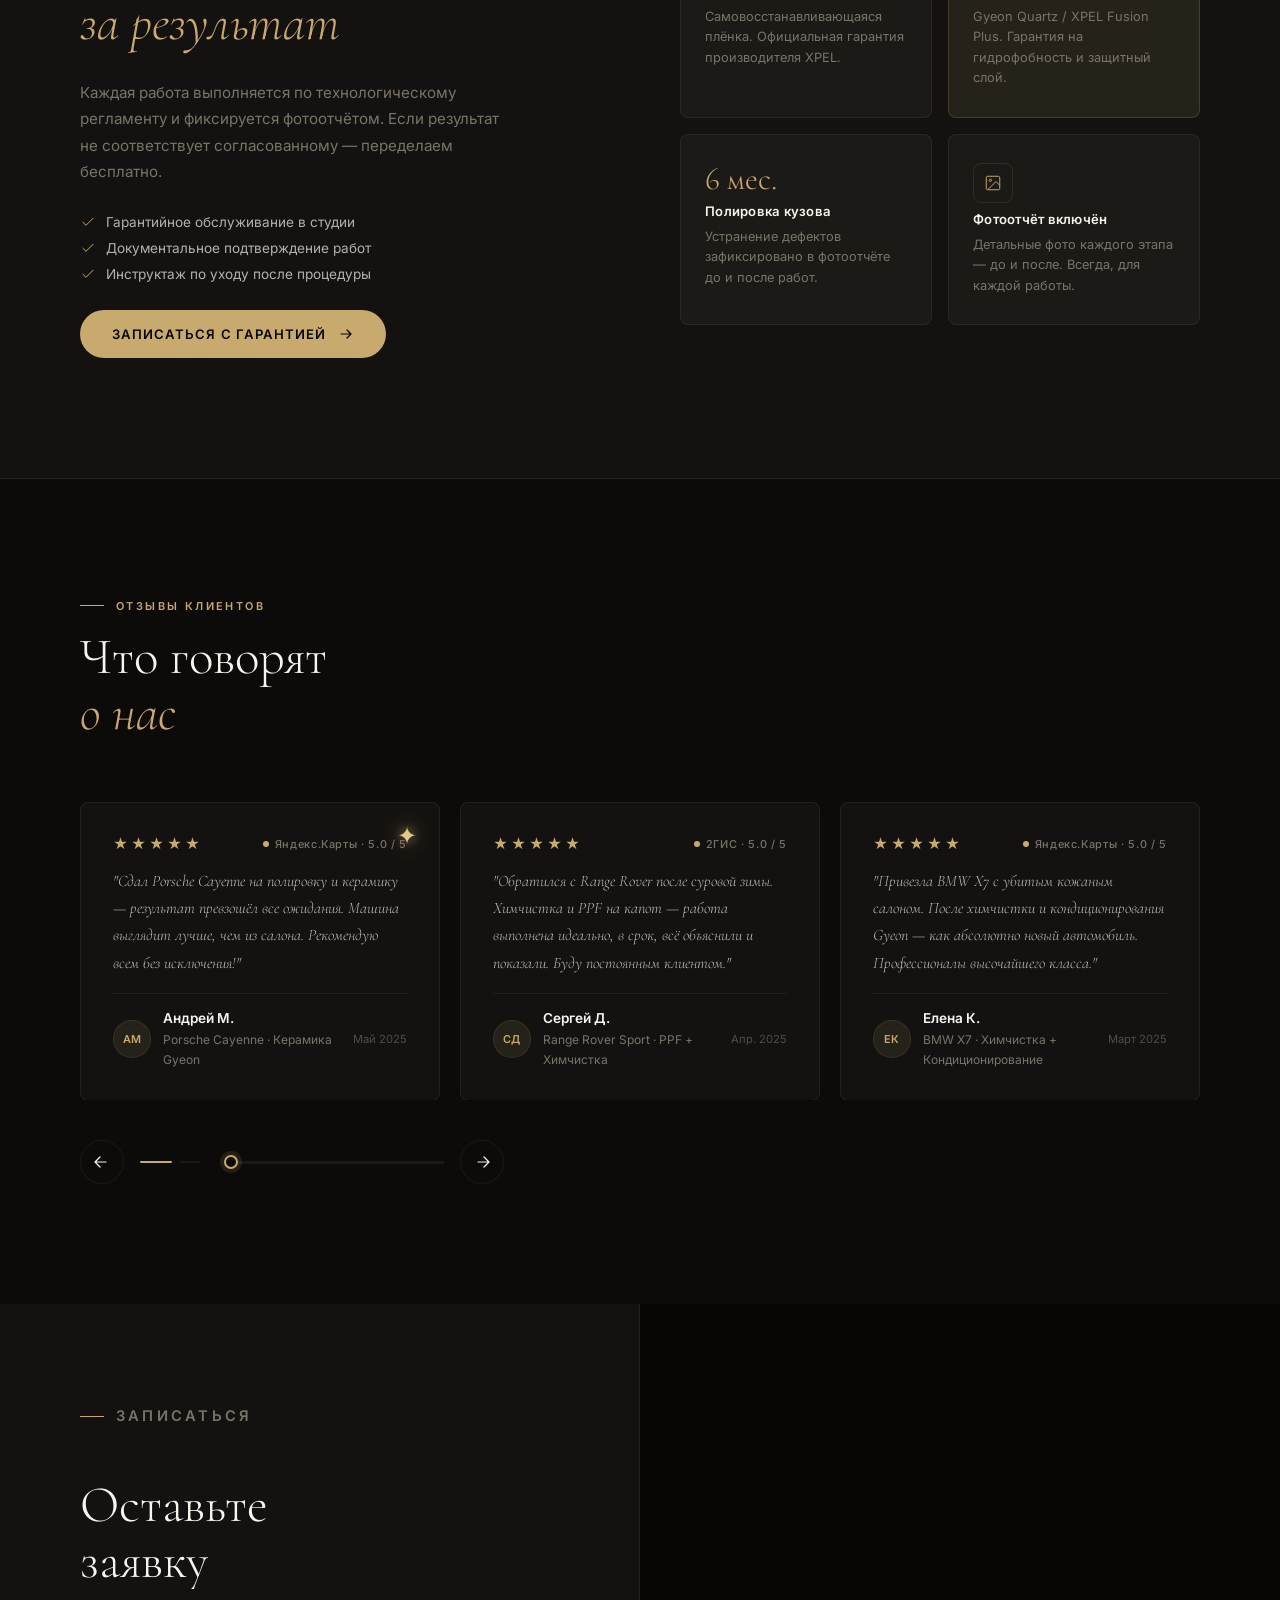
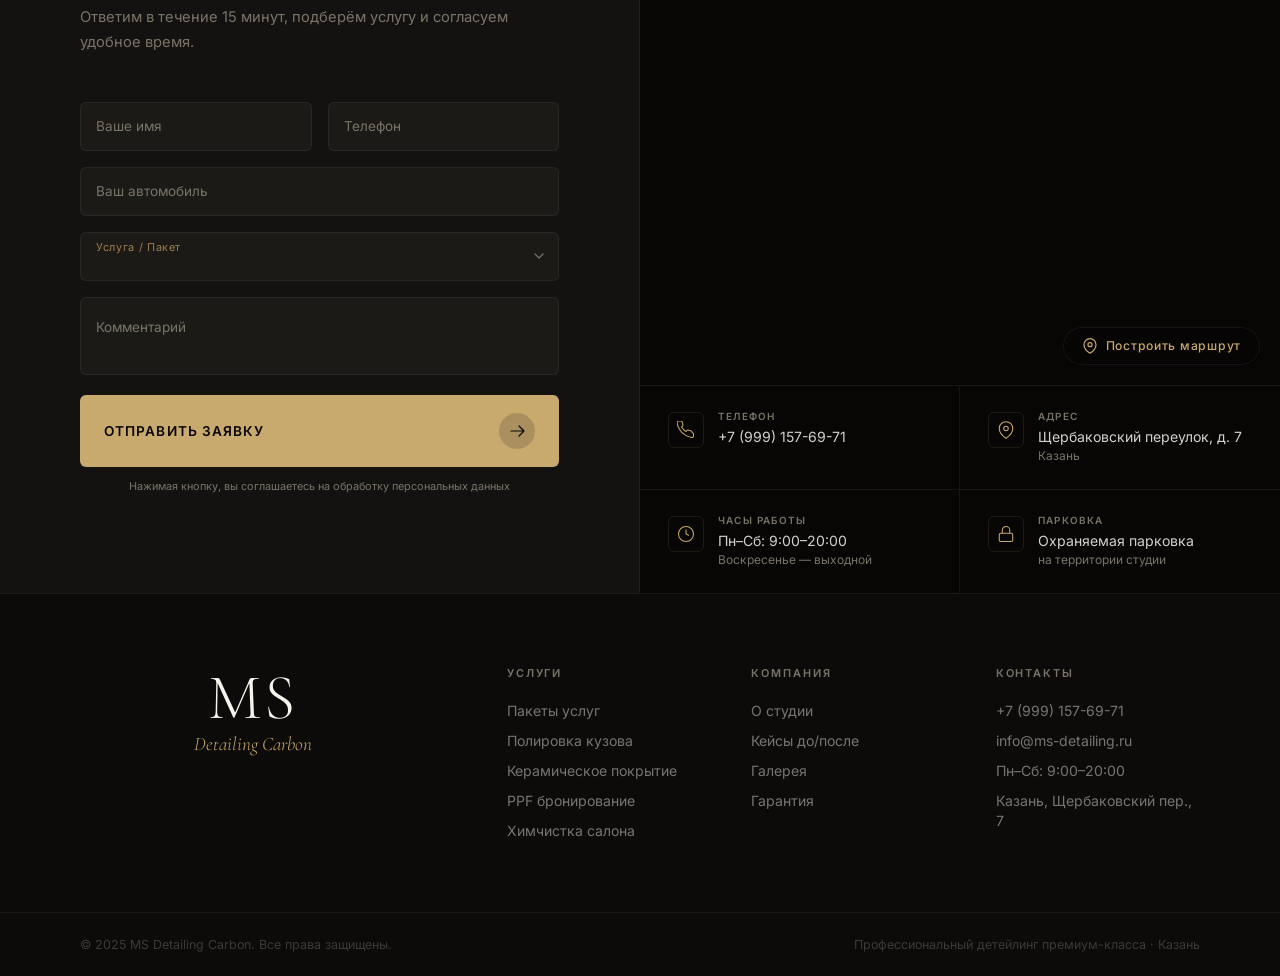
==== commit b8d12e91: "Update index structure and add new asset image Replit-Commit-Author: Agent" ====
--- a/index.html
+++ b/index.html
@@ -646,12 +646,12 @@
         <div class="case-slider-wrap">
           <div class="ba-slider" id="ba0">
             <div class="ba-before">
+              <img src="assets/gwagon-after.jpg" alt="После детейлинга" draggable="false"/>
+              <span class="ba-label ba-label-after">После</span>
+            </div>
+            <div class="ba-after" id="ba0-after">
               <img src="assets/gwagon-before.jpg" alt="До детейлинга" draggable="false"/>
               <span class="ba-label ba-label-before">До</span>
-            </div>
-            <div class="ba-after" id="ba0-after">
-              <img src="assets/gwagon-after.jpg" alt="После детейлинга" draggable="false"/>
-              <span class="ba-label ba-label-after">После</span>
             </div>
             <div class="ba-handle" id="ba0-handle">
               <div class="ba-handle-line"></div>
@@ -703,12 +703,12 @@
         <div class="case-slider-wrap">
           <div class="ba-slider" id="ba1">
             <div class="ba-before">
+              <img src="assets/porsche-after.jpg" alt="После полировки" draggable="false"/>
+              <span class="ba-label ba-label-after">После</span>
+            </div>
+            <div class="ba-after" id="ba1-after">
               <img src="assets/porsche-before.jpg" alt="До полировки" draggable="false"/>
               <span class="ba-label ba-label-before">До</span>
-            </div>
-            <div class="ba-after" id="ba1-after">
-              <img src="assets/porsche-after.jpg" alt="После полировки" draggable="false"/>
-              <span class="ba-label ba-label-after">После</span>
             </div>
             <div class="ba-handle" id="ba1-handle">
               <div class="ba-handle-line"></div>
@@ -760,12 +760,12 @@
         <div class="case-slider-wrap">
           <div class="ba-slider" id="ba2">
             <div class="ba-before">
+              <img src="assets/bmw-interior-after.jpg" alt="После химчистки" draggable="false"/>
+              <span class="ba-label ba-label-after">После</span>
+            </div>
+            <div class="ba-after" id="ba2-after">
               <img src="assets/bmw-interior-before.jpg" alt="До химчистки" draggable="false"/>
               <span class="ba-label ba-label-before">До</span>
-            </div>
-            <div class="ba-after" id="ba2-after">
-              <img src="assets/bmw-interior-after.jpg" alt="После химчистки" draggable="false"/>
-              <span class="ba-label ba-label-after">После</span>
             </div>
             <div class="ba-handle" id="ba2-handle">
               <div class="ba-handle-line"></div>
--- a/style.css
+++ b/style.css
@@ -850,7 +850,8 @@
 .hero-progress { position: absolute; bottom: 0; left: 0; right: 0; height: 2px; background: rgba(255,255,255,0.08); z-index: 6; }
 .hero-progress-bar { height: 100%; background: var(--gold); transition: width 0.1s linear; }
 
-.hero-scroll { position: absolute; bottom: 40px; left: 50%; transform: translateX(-50%); z-index: 6; }
+.hero-scroll { position: fixed; bottom: 40px; left: 50%; transform: translateX(-50%); z-index: 100; transition: opacity 0.4s; }
+.hero-scroll.hidden { opacity: 0; pointer-events: none; }
 .scroll-mouse { width: 24px; height: 38px; border: 1px solid rgba(255,255,255,0.2); border-radius: 12px; display: flex; justify-content: center; padding-top: 7px; }
 .scroll-wheel { width: 3px; height: 8px; background: var(--gold); border-radius: 2px; animation: scrollWheel 2s ease-in-out infinite; }
 @keyframes scrollWheel { 0%, 100% { transform: translateY(0); opacity: 1; } 70% { transform: translateY(10px); opacity: 0; } }
@@ -1700,6 +1701,7 @@
   padding: 22px 16px 8px; font-family: var(--font-display); font-size: 0.9rem;
   color: var(--white); outline: none; transition: border-color 0.25s; appearance: none;
 }
+.cf-group textarea { resize: none; overflow: hidden; }
 .cf-group input:focus, .cf-group select:focus, .cf-group textarea:focus { border-color: rgba(200,169,110,0.45); }
 
 .cf-group label {
@@ -2135,3 +2137,6 @@
   .ht-item:first-child,
   .ht-item:last-child { padding-left: 6px; padding-right: 6px; }
 }
+
+/* Hide Replit badge */
+#replit-badge, [data-replit-badge], iframe[src*="replit"] { display: none !important; }
